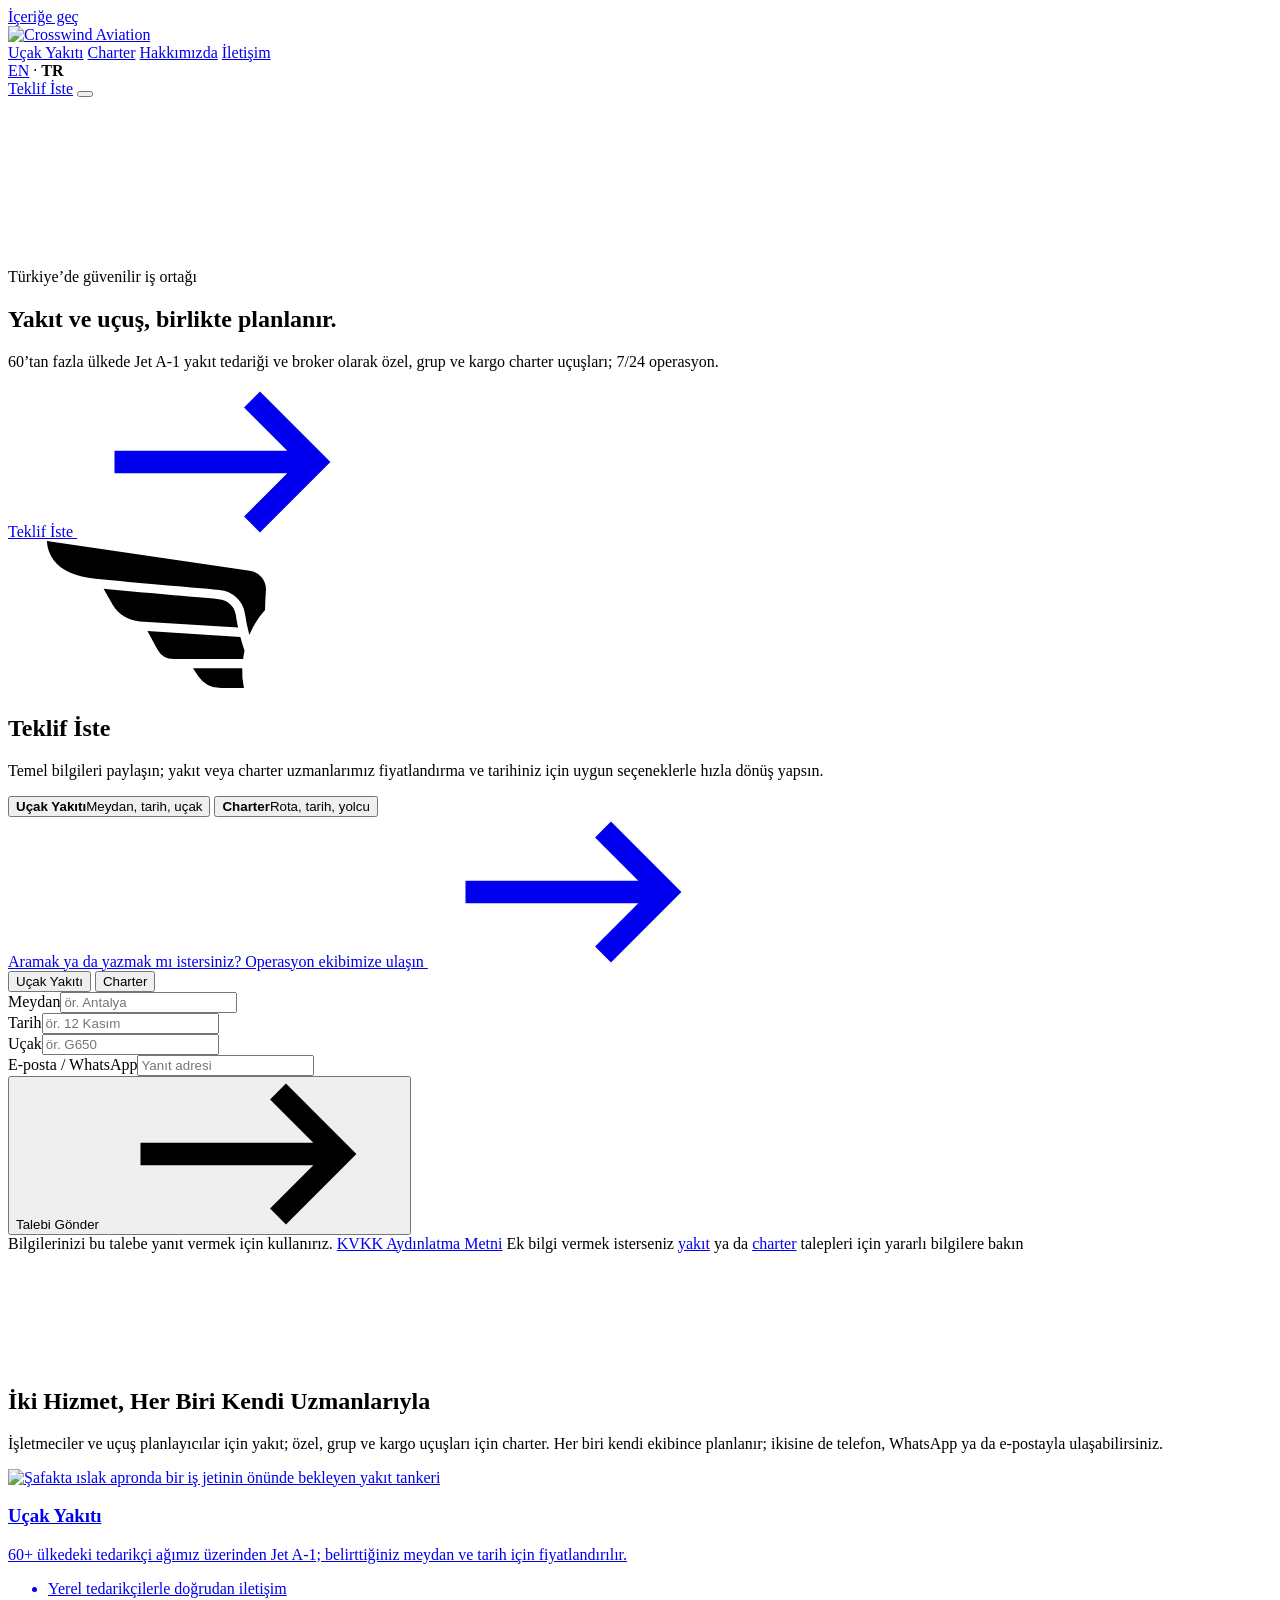
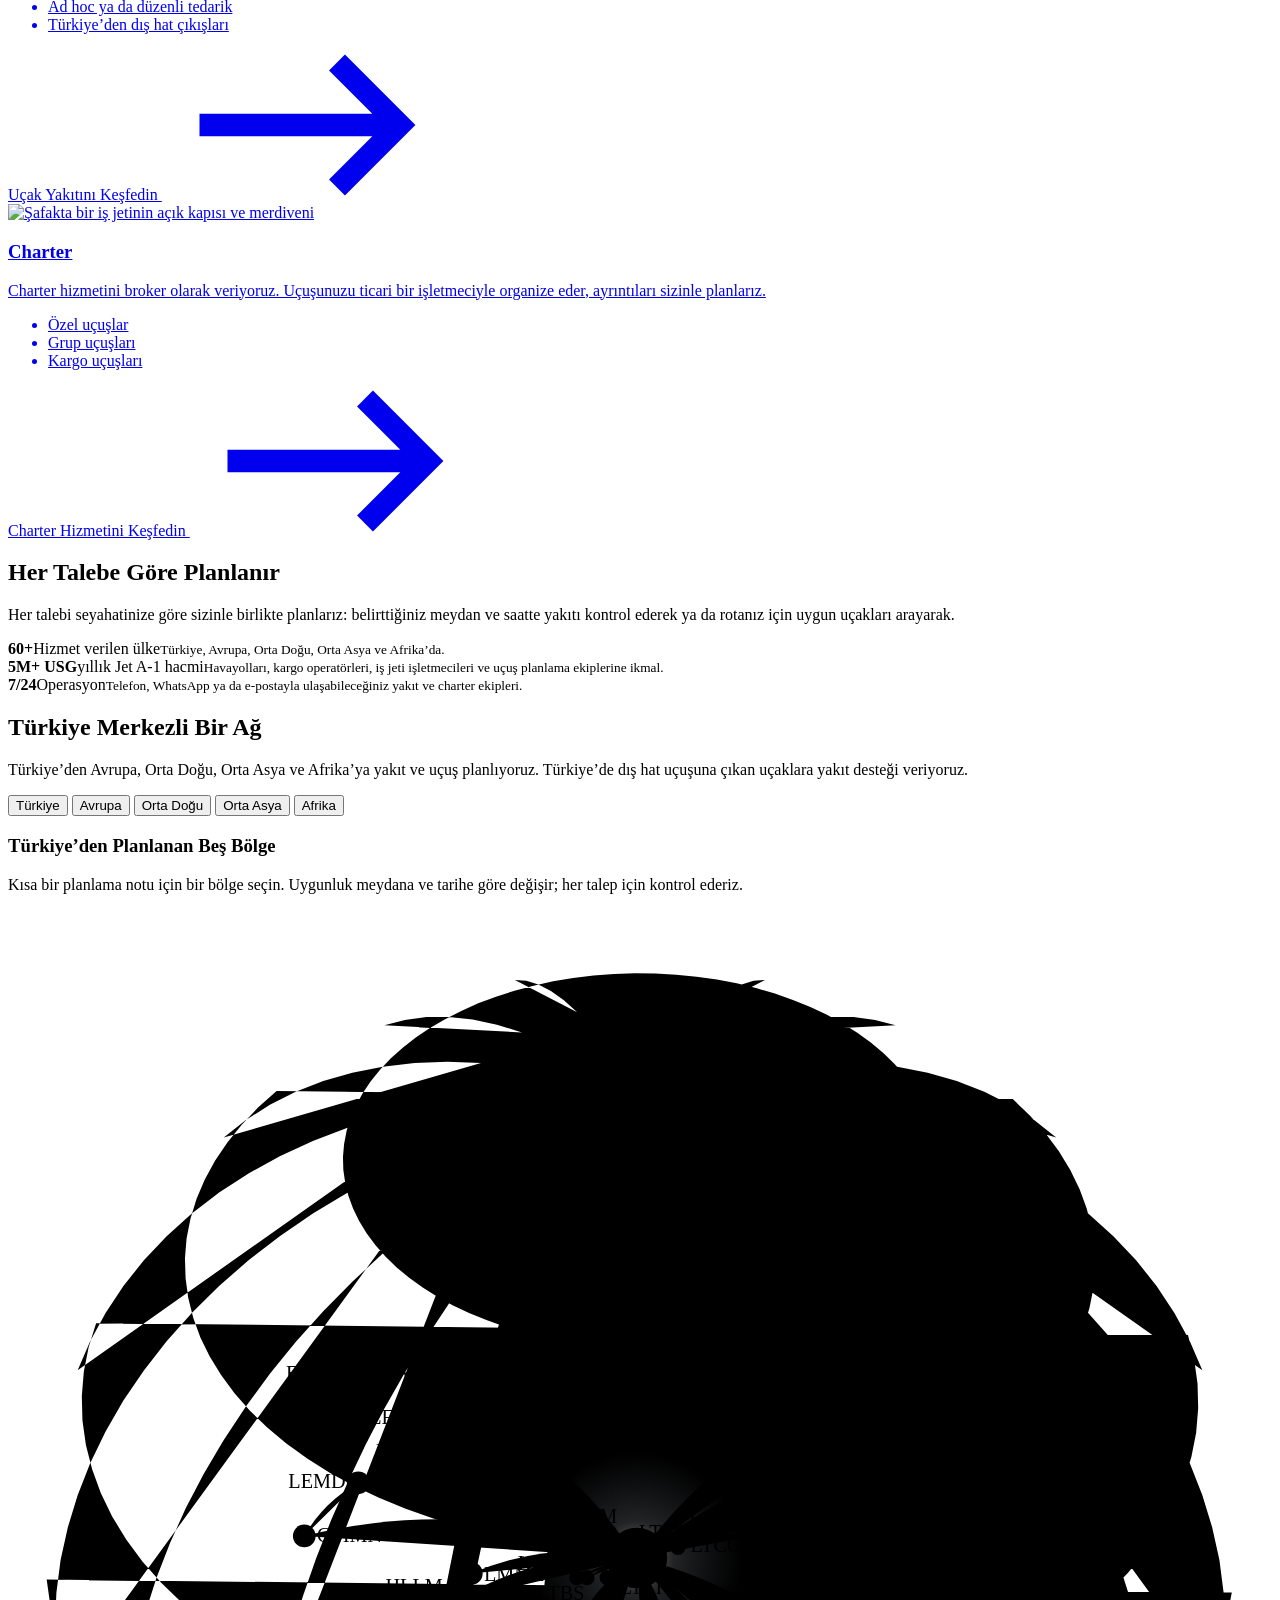
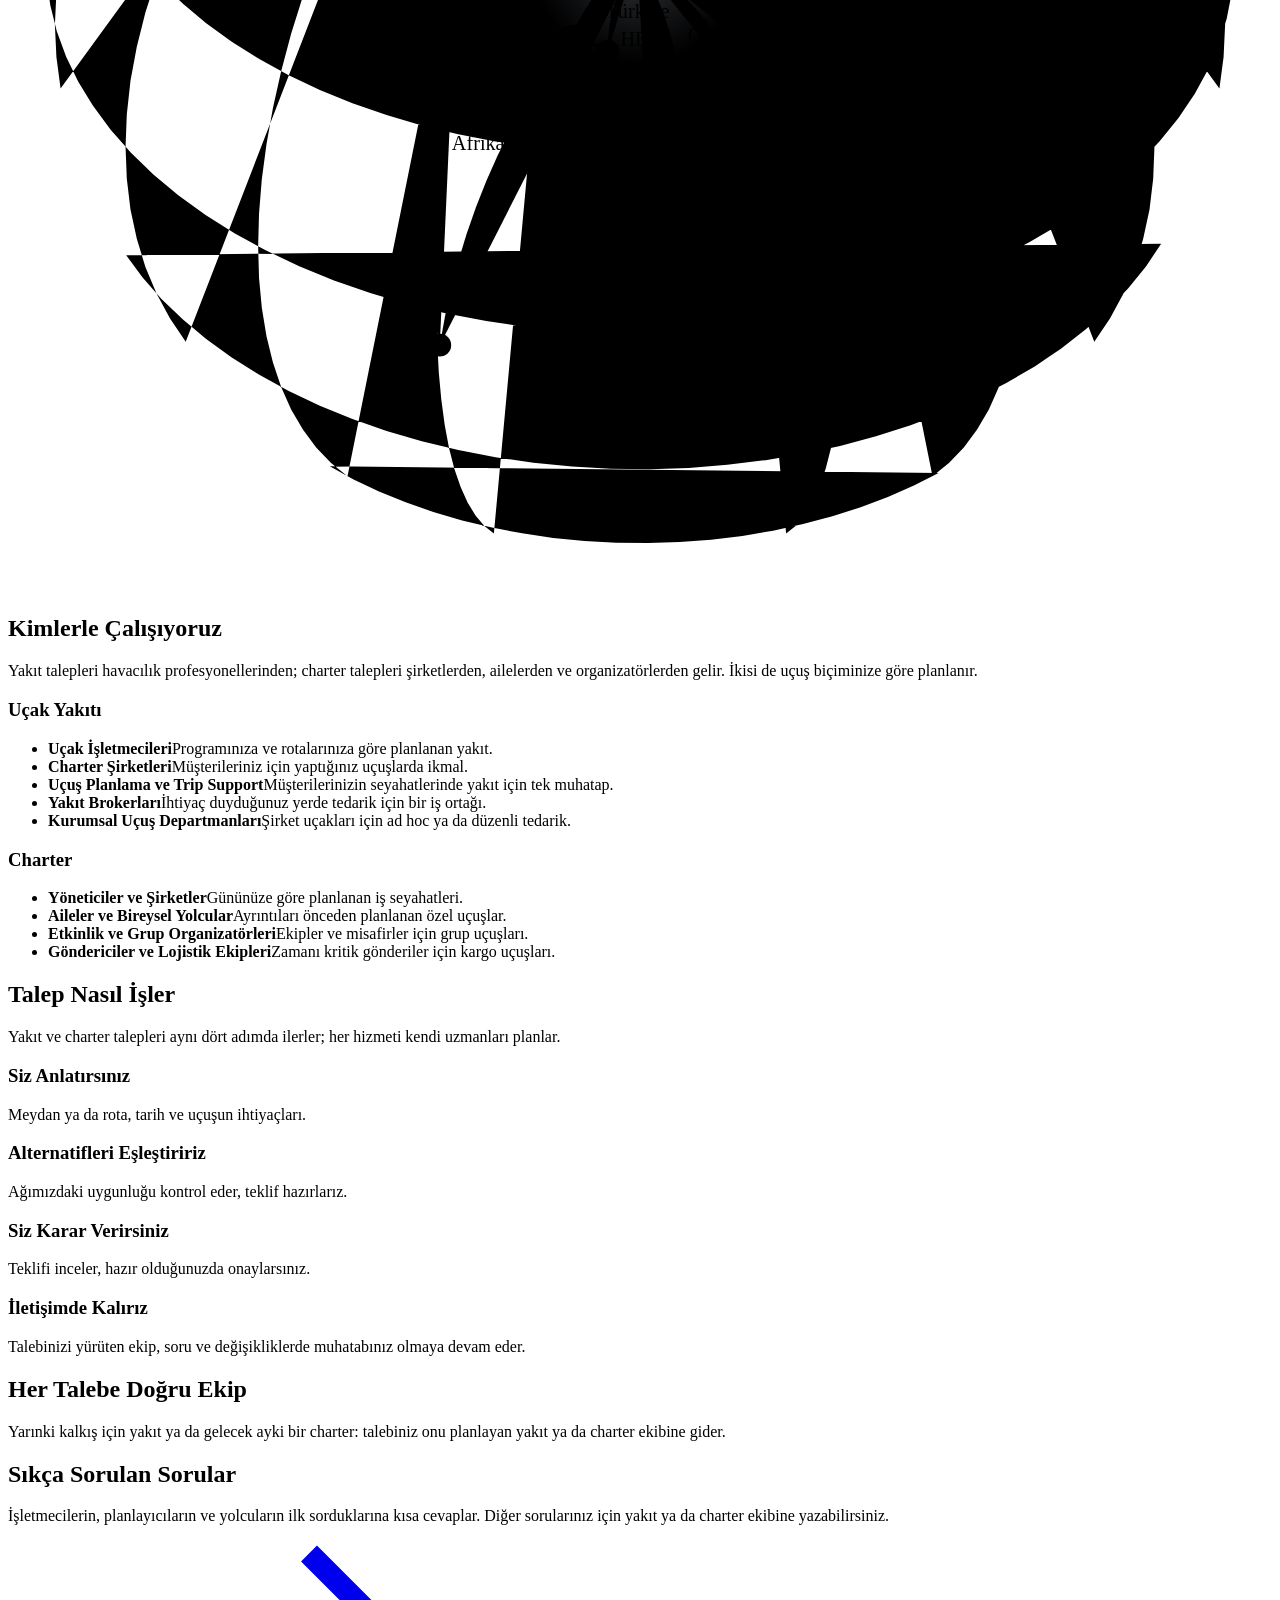
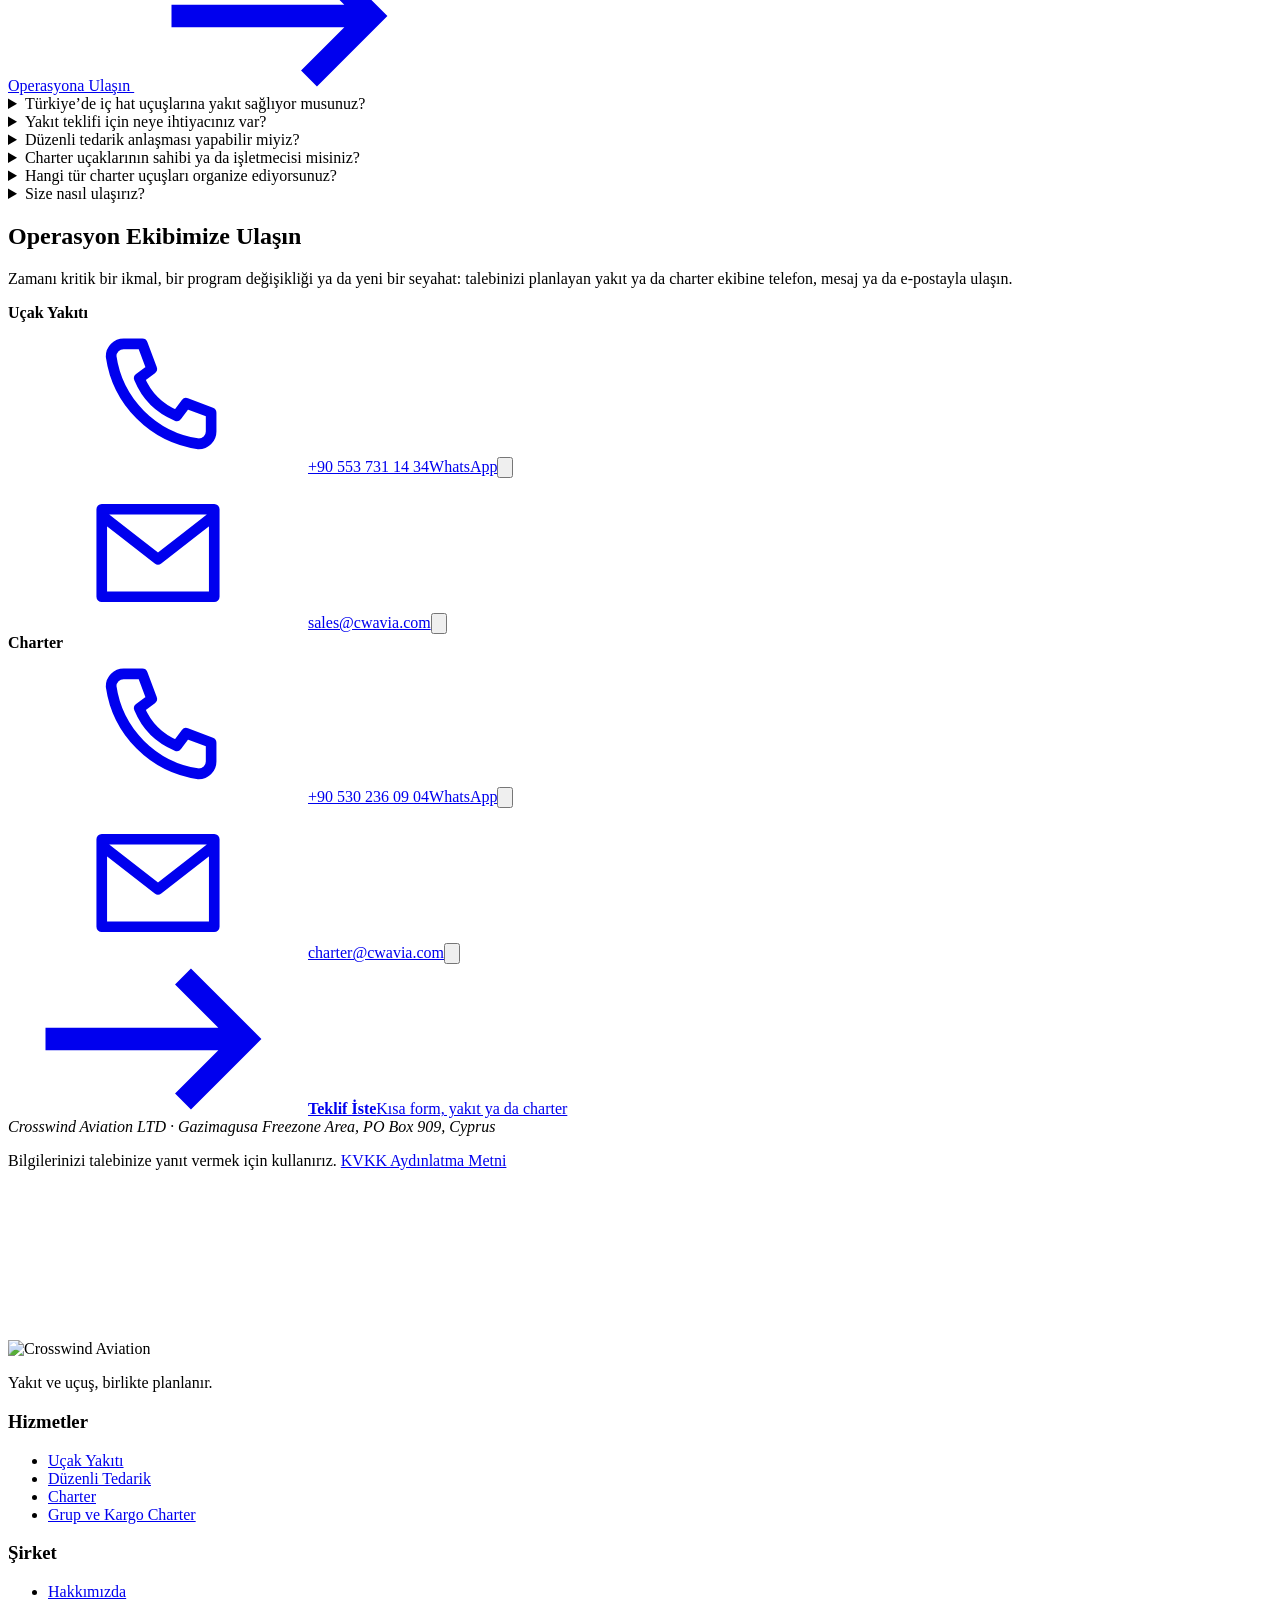
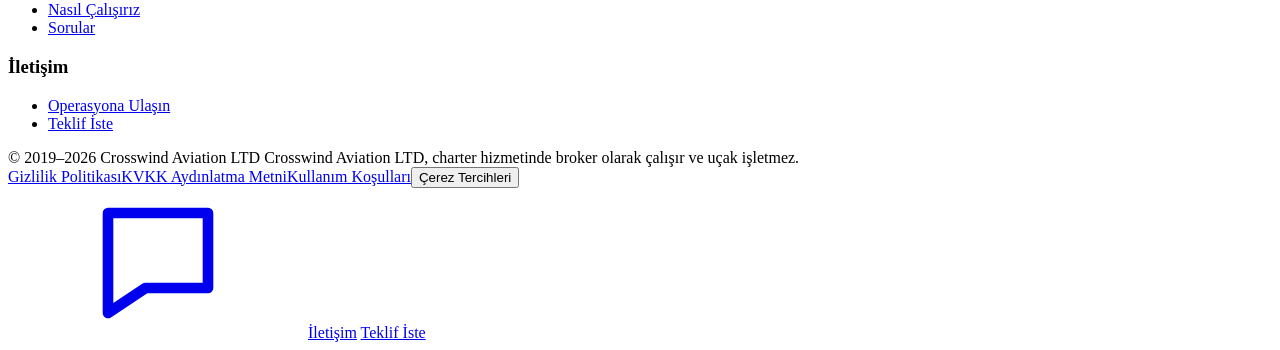
==== tr/index.html @ 533367e4 "Add files via upload" ====
<!doctype html>
<html lang="tr" class="js-yok">
<head>
<meta charset="utf-8">
<meta name="robots" content="noindex, nofollow">
<meta name="viewport" content="width=device-width, initial-scale=1, viewport-fit=cover">
<title>Crosswind Aviation · Uçak Yakıtı ve Charter</title>
<meta name="description" content="60+ ülkede uçak yakıtı tedariği ve broker olarak organize edilen charter uçuşları. Operasyon 7/24 sürer.">
<meta name="theme-color" content="#142640">
<meta property="og:type" content="website">
<meta property="og:site_name" content="Crosswind Aviation">
<meta property="og:title" content="Crosswind Aviation · Uçak Yakıtı ve Charter">
<meta property="og:description" content="60+ ülkede uçak yakıtı tedariği ve broker olarak organize edilen charter uçuşları. Operasyon 7/24 sürer.">
<link rel="canonical" href="https://cwavia.com/tr/">
<link rel="alternate" hreflang="en" href="https://cwavia.com/">
<link rel="alternate" hreflang="tr" href="https://cwavia.com/tr/">
<link rel="alternate" hreflang="x-default" href="https://cwavia.com/">
<meta property="og:url" content="https://cwavia.com/tr/">
<meta property="og:locale" content="tr_TR">
<meta property="og:locale:alternate" content="en_GB">
<meta property="og:image" content="https://cwavia.com/assets/og-image-tr.jpg">
<meta property="og:image:width" content="1200">
<meta property="og:image:height" content="630">
<meta property="og:image:alt" content="Crosswind Aviation · Yakıt ve uçuş, birlikte planlanır.">
<meta name="twitter:card" content="summary_large_image">
<meta name="twitter:title" content="Crosswind Aviation · Uçak Yakıtı ve Charter">
<meta name="twitter:description" content="60+ ülkede uçak yakıtı tedariği ve broker olarak organize edilen charter uçuşları. Operasyon 7/24 sürer.">
<meta name="twitter:image" content="https://cwavia.com/assets/og-image-tr.jpg">
<link rel="icon" href="../assets/favicon.svg" type="image/svg+xml">
<link rel="icon" href="../assets/favicon-32.png" type="image/png" sizes="32x32">
<link rel="apple-touch-icon" href="../assets/apple-touch-icon.png">
<link rel="preload" href="../assets/fonts/hanken-grotesk-latin.woff2" as="font" type="font/woff2" crossorigin>
<link rel="preload" href="../assets/fonts/hanken-grotesk-latin-ext.woff2" as="font" type="font/woff2" crossorigin>
<link rel="preload" as="image" href="../assets/hero.jpg" media="(min-width: 761px)">
<link rel="preload" as="image" href="../assets/hero-mobil.jpg" media="(max-width: 760px)">
<link rel="stylesheet" href="../assets/site.css">
<script type="application/ld+json" data-uretim>{"@context":"https://schema.org","@type":"Organization","name":"Crosswind Aviation","legalName":"Crosswind Aviation LTD","url":"https://cwavia.com/","logo":"https://cwavia.com/assets/apple-touch-icon.png","address":{"@type":"PostalAddress","streetAddress":"Gazimagusa Freezone Area","postOfficeBoxNumber":"PO Box 909","addressCountry":"Cyprus"},"contactPoint":[{"@type":"ContactPoint","contactType":"Aviation fuel","telephone":"+905537311434","email":"sales@cwavia.com","availableLanguage":["en","tr"]},{"@type":"ContactPoint","contactType":"Charter","telephone":"+905302360904","email":"charter@cwavia.com","availableLanguage":["en","tr"]}]}</script>
<script type="application/ld+json" data-uretim>{"@context":"https://schema.org","@type":"FAQPage","mainEntity":[{"@type":"Question","name":"Türkiye’de iç hat uçuşlarına yakıt sağlıyor musunuz?","acceptedAnswer":{"@type":"Answer","text":"Türkiye’de dış hat uçuşuna çıkan uçaklara yakıt desteği veriyoruz. Avrupa, Orta Doğu, Orta Asya ve Afrika’da ise genel olarak hem iç hat hem dış hat uçuşlarına destek verebiliyoruz."}},{"@type":"Question","name":"Yakıt teklifi için neye ihtiyacınız var?","acceptedAnswer":{"@type":"Answer","text":"Meydan, tarih, uçak ve size nereden ulaşabileceğimiz. Elinizdeyse uçuş türü, ETA, tahmini ikmal miktarı ve yer hizmetleri acentesi daha hızlı dönmemize yardımcı olur."}},{"@type":"Question","name":"Düzenli tedarik anlaşması yapabilir miyiz?","acceptedAnswer":{"@type":"Answer","text":"Evet. Aynı meydanları sık kullanıyorsanız programınıza göre düzenli bir tedarik anlaşması kurabiliriz. Sabit bir uçuş programı şart değil; ad hoc talepleri de aynı memnuniyetle karşılarız."}},{"@type":"Question","name":"Charter uçaklarının sahibi ya da işletmecisi misiniz?","acceptedAnswer":{"@type":"Answer","text":"Hayır. Charter hizmetini broker olarak veriyoruz. Charter uçuşları, uçuşun gerektirdiği hava işletme sertifikasına (AOC) sahip ticari işletmeciler tarafından gerçekleştirilir; uçuşunuzu bunlardan biriyle organize ederiz."}},{"@type":"Question","name":"Hangi tür charter uçuşları organize ediyorsunuz?","acceptedAnswer":{"@type":"Answer","text":"İş ve aile seyahatleri için özel uçuşlar, ekipler ve etkinlikler için grup uçuşları, zamanı kritik gönderiler için kargo uçuşları."}},{"@type":"Question","name":"Size nasıl ulaşırız?","acceptedAnswer":{"@type":"Answer","text":"Telefon, WhatsApp ya da e-postayla; bilgiler İletişim bölümünde. Yakıt ve charter ekipleri ayrıdır ve talebiniz onu planlayan ekibe gider. Operasyon 7/24 sürer."}}]}</script>
</head>
<body>
<a class="atla" href="#icerik">İçeriğe geç</a>
<svg width="0" height="0" style="position:absolute" aria-hidden="true">
  <symbol id="i-ok" viewBox="0 0 18 12"><path d="M0 6h16M11 1l5 5-5 5" fill="none" stroke="currentColor" stroke-width="1.8"/></symbol>
  <symbol id="i-mesaj" viewBox="0 0 24 24"><path d="M4 4h16v12H10l-6 4z" fill="none" stroke="currentColor" stroke-width="1.7" stroke-linejoin="round"/></symbol>
  <symbol id="i-posta" viewBox="0 0 24 24"><path d="M3 5h18v14H3z M3 6l9 7 9-7" fill="none" stroke="currentColor" stroke-width="1.7" stroke-linejoin="round"/></symbol>
  <symbol id="i-tel" viewBox="0 0 24 24"><path d="M6.5 3.5h3l1.5 4-2 1.5a11 11 0 0 0 6 6l1.5-2 4 1.5v3a2 2 0 0 1-2 2A16.5 16.5 0 0 1 4.5 5.5a2 2 0 0 1 2-2z" fill="none" stroke="currentColor" stroke-width="1.7" stroke-linejoin="round"/></symbol>
  <symbol id="i-kanat" viewBox="0 0 40 27"><g transform="translate(-46.005 -35.133)" fill="currentColor"><path d="M102.82,67.782a3.418,3.418,0,0,0-3.092-2.934c-4.755-.4-13.479-1.15-20.735-1.847l1.615,2.81A6.071,6.071,0,0,0,85.5,68.854l17.717,1.118C103.047,69.167,102.914,68.425,102.82,67.782Z" transform="translate(-22.787 -19.251)"/><path d="M85.429,44.089a3.408,3.408,0,0,0-2.913-3.619L46,35.133a6.217,6.217,0,0,0,1.278,3.522c1.429,1.836,3.947,2.943,7.484,3.29,7.52.737,17.208,1.569,22.313,2a5.071,5.071,0,0,1,4.593,4.344,34.8,34.8,0,0,0,.777,3.766,14.886,14.886,0,0,1,2.827-4.492C85.291,46.435,85.336,45.277,85.429,44.089Z"/><path d="M139.913,109.218h-8.872l.963,1.417a4.894,4.894,0,0,0,4.052,2.145h4.164A12.971,12.971,0,0,1,139.913,109.218Z" transform="translate(-58.742 -51.177)"/><path d="M104.546,87.585l1.771,3.256a3.4,3.4,0,0,0,2.987,1.775h12.457q.1-.727.261-1.49c-.294-.863-.547-1.7-.753-2.485Z" transform="translate(-40.439 -36.233)"/></g></symbol>
</svg>

<header class="bar" id="bar">
  <div class="wrap">
    <a href="index.html" aria-label="Crosswind Aviation, ana sayfa"><img decoding="async" class="logo" src="../assets/crosswind-logo-beyaz.svg" alt="Crosswind Aviation"></a>
    <nav class="ana" id="ana-menu" aria-label="Ana menü">
      <a href="fuel.html">Uçak Yakıtı</a>
      <a href="charter.html">Charter</a>
      <a href="about.html">Hakkımızda</a>
      <a href="#iletisim">İletişim</a>
    </nav>
    <div class="bar-sag">
      <div class="dil" aria-label="Dil"><a href="../index.html" hreflang="en" lang="en">EN</a> · <b aria-current="true">TR</b></div>
      <a class="btn btn--mavi" href="#teklif">Teklif İste</a>
      <button class="menu-ac" type="button" aria-expanded="false" aria-controls="ana-menu" aria-label="Menü"><i></i><i></i><i></i></button>
    </div>
  </div>
</header>

<main id="icerik" tabindex="-1">
  <section class="hero" aria-labelledby="baslik">
    <div class="hero__media">
      <video id="hero-video" muted playsinline preload="none" data-dizi="../assets/hero.mp4,../assets/hero-2.mp4,../assets/hero-3.mp4" data-mobil-dizi="../assets/hero-mobil.mp4,../assets/hero-mobil-2.mp4,../assets/hero-mobil-3.mp4" data-mobil-src="../assets/hero-mobil.mp4" aria-hidden="true">
        <source src="../assets/hero-mobil.mp4" type="video/mp4" media="(max-width: 760px)">
        <source src="../assets/hero.mp4" type="video/mp4">
      </video>
    </div>
    <div class="hero__scrim"></div>
    <div class="wrap hero__icerik">
      <div class="giris-anim">
        <p class="ust-etiket">Türkiye’de güvenilir iş ortağı</p>
        <h1 id="baslik">Yakıt ve uçuş, birlikte planlanır.</h1>
        <p class="giris">60’tan fazla ülkede Jet A-1 yakıt tedariği ve broker olarak özel, grup ve kargo charter uçuşları; 7/24 operasyon.</p>
        <div class="kapilar">
          <a class="btn btn--beyaz" href="#teklif">Teklif İste <svg class="ok"><use href="#i-ok"/></svg></a>
        </div>
      </div>
    </div>
  </section>

  <section class="teklif teklif--ozet" id="teklif" aria-labelledby="teklif-baslik">
    <div class="wrap">
      <div class="kart">
        <div class="kart__sol">
          <svg class="kanat-izi" aria-hidden="true"><use href="#i-kanat"/></svg>
          <h2 id="teklif-baslik">Teklif İste</h2>
          <p>Temel bilgileri paylaşın; yakıt veya charter uzmanlarımız fiyatlandırma ve tarihiniz için uygun seçeneklerle hızla dönüş yapsın.</p>
          <div class="kart__secim">
            <button type="button" data-sheet="yakit"><b>Uçak Yakıtı</b><span>Meydan, tarih, uçak</span></button>
            <button type="button" data-sheet="charter"><b>Charter</b><span>Rota, tarih, yolcu</span></button>
          </div>
          <a class="kart__iletisim" href="#iletisim">Aramak ya da yazmak mı istersiniz? Operasyon ekibimize ulaşın <svg class="ok" aria-hidden="true"><use href="#i-ok"/></svg></a>
        </div>
        <div class="kart__sag">
          <div class="sekmeler" role="tablist" aria-label="Talep türü">
            <button role="tab" id="sekme-yakit" aria-selected="true" aria-controls="form-yakit">Uçak Yakıtı</button>
            <button role="tab" id="sekme-charter" aria-selected="false" aria-controls="form-charter">Charter</button>
          </div>
          <form class="hizli" id="form-yakit" role="tabpanel" aria-labelledby="sekme-yakit" onsubmit="return false">
            <div class="alan"><label for="icao">Meydan</label><input id="icao" name="airport" placeholder="ör. Antalya" autocomplete="off" required></div>
            <div class="alan"><label for="tarih-y">Tarih</label><input id="tarih-y" name="date" placeholder="ör. 12 Kasım" required></div>
            <div class="alan"><label for="ucak">Uçak</label><input id="ucak" name="aircraft" placeholder="ör. G650" required></div>
            <div class="alan"><label for="iletisim-y">E-posta / WhatsApp</label><input id="iletisim-y" name="contact" placeholder="Yanıt adresi" autocomplete="email" required></div>
            <button class="btn btn--mavi" type="submit">Talebi Gönder <svg class="ok"><use href="#i-ok"/></svg></button>
          </form>
          <form class="hizli" id="form-charter" role="tabpanel" aria-labelledby="sekme-charter" onsubmit="return false" hidden>
            <div class="alan"><label for="rota">Rota</label><input id="rota" name="route" placeholder="ör. İstanbul – Nice" required></div>
            <div class="alan"><label for="tarih-c">Tarih</label><input id="tarih-c" name="date" placeholder="ör. 12 Kasım" required></div>
            <div class="alan"><label for="yolcu">Yolcu</label><input id="yolcu" name="passengers" placeholder="ör. 6" inputmode="numeric" required></div>
            <div class="alan"><label for="iletisim-c">E-posta / WhatsApp</label><input id="iletisim-c" name="contact" placeholder="Yanıt adresi" autocomplete="email" required></div>
            <button class="btn btn--mavi" type="submit">Talebi Gönder <svg class="ok"><use href="#i-ok"/></svg></button>
          </form>
          <div class="kart__alt">
            <span>Bilgilerinizi bu talebe yanıt vermek için kullanırız. <a href="legal.html#kvkk" data-yasal="kvkk">KVKK Aydınlatma Metni</a></span>
            <span>Ek bilgi vermek isterseniz <a href="fuel.html#bilgi">yakıt</a> ya da <a href="charter.html#sorular">charter</a> talepleri için yararlı bilgilere bakın</span>
          </div>
        </div>
      </div>
    </div>
  </section>

  <section class="bolum z-koyu" id="hizmetler" aria-labelledby="hizmetler-baslik" style="padding-top:clamp(88px,9vw,136px)">
    <div class="wrap">
      <div class="bas">
        <h2 id="hizmetler-baslik" class="yukari">İki Hizmet, Her Biri Kendi Uzmanlarıyla</h2>
        <p class="yukari">İşletmeciler ve uçuş planlayıcılar için yakıt; özel, grup ve kargo uçuşları için charter. Her biri kendi ekibince planlanır; ikisine de telefon, WhatsApp ya da e-postayla ulaşabilirsiniz.</p>
      </div>
      <div class="paneller">
        <a class="panel" href="fuel.html">
          <img decoding="async" src="../assets/yakit.jpg" srcset="../assets/yakit-sm.jpg 821w, ../assets/yakit.jpg 1200w" sizes="(max-width: 760px) 86vw, 50vw" alt="Şafakta ıslak apronda bir iş jetinin önünde bekleyen yakıt tankeri" loading="lazy">
          <div class="panel__ic">
            <h3>Uçak Yakıtı</h3>
            <p>60+ ülkedeki tedarikçi ağımız üzerinden Jet A-1; belirttiğiniz meydan ve tarih için fiyatlandırılır.</p>
            <ul><li>Yerel tedarikçilerle doğrudan iletişim</li><li>Ad hoc ya da düzenli tedarik</li><li>Türkiye’den dış hat çıkışları</li></ul>
            <span class="link">Uçak Yakıtını Keşfedin <svg class="ok"><use href="#i-ok"/></svg></span>
          </div>
        </a>
        <a class="panel" href="charter.html">
          <img decoding="async" src="../assets/charter.jpg" srcset="../assets/charter-sm.jpg 821w, ../assets/charter.jpg 1200w" sizes="(max-width: 760px) 86vw, 50vw" alt="Şafakta bir iş jetinin açık kapısı ve merdiveni" loading="lazy">
          <div class="panel__ic">
            <h3>Charter</h3>
            <p>Charter hizmetini broker olarak veriyoruz. Uçuşunuzu ticari bir işletmeciyle organize eder, ayrıntıları sizinle planlarız.</p>
            <ul><li>Özel uçuşlar</li><li>Grup uçuşları</li><li>Kargo uçuşları</li></ul>
            <span class="link">Charter Hizmetini Keşfedin <svg class="ok"><use href="#i-ok"/></svg></span>
          </div>
        </a>
      </div>
    </div>
  </section>

  <section class="bolum z-beyaz" aria-labelledby="olcek-baslik">
    <div class="wrap">
      <div class="beyan-izgara">
        <h2 id="olcek-baslik" class="yukari">Her Talebe Göre Planlanır</h2>
        <p class="beyan yukari mobil-gizle">Her talebi seyahatinize göre sizinle birlikte planlarız: belirttiğiniz meydan ve saatte yakıtı kontrol ederek ya da rotanız için uygun uçakları arayarak.</p>
      </div>
      <div class="rakam-satiri">
        <div class="yukari"><b class="tabular" data-say="60">60+</b><span>Hizmet verilen ülke</span><small>Türkiye, Avrupa, Orta Doğu, Orta Asya ve Afrika’da.</small></div>
        <div class="yukari"><b class="tabular" data-say="5" data-son="M+ USG">5M+ USG</b><span>yıllık <span class="bitisik">Jet A-1</span> hacmi</span><small>Havayolları, kargo operatörleri, iş jeti işletmecileri ve uçuş planlama ekiplerine ikmal.</small></div>
        <div class="yukari"><b class="tabular" data-say="24" data-on="7/" data-son="">7/24</b><span>Operasyon</span><small>Telefon, WhatsApp ya da e-postayla ulaşabileceğiniz yakıt ve charter ekipleri.</small></div>
      </div>
    </div>
  </section>

  <section class="bolum z-koyu ag" id="ag" aria-labelledby="ag-baslik">
    <div class="wrap">
      <div>
        <h2 id="ag-baslik" class="yukari">Türkiye Merkezli Bir Ağ</h2>
        <p class="metin yukari">Türkiye’den Avrupa, Orta Doğu, Orta Asya ve Afrika’ya yakıt ve uçuş planlıyoruz. Türkiye’de dış hat uçuşuna çıkan uçaklara yakıt desteği veriyoruz.</p>
        <div class="bolge-sec yukari" role="group" aria-label="Bölgeler">
          <button type="button" data-bolge="tr" aria-pressed="false">Türkiye</button>
          <button type="button" data-bolge="eu" aria-pressed="false">Avrupa</button>
          <button type="button" data-bolge="me" aria-pressed="false">Orta Doğu</button>
          <button type="button" data-bolge="ca" aria-pressed="false">Orta Asya</button>
          <button type="button" data-bolge="af" aria-pressed="false">Afrika</button>
        </div>
        <div class="bolge-panel yukari" id="bolge-panel" aria-live="polite">
          <div data-icerik="hepsi"><h3>Türkiye’den Planlanan Beş Bölge</h3><p>Kısa bir planlama notu için bir bölge seçin. Uygunluk meydana ve tarihe göre değişir; her talep için kontrol ederiz.</p></div>
          <div data-icerik="tr" hidden><h3>Türkiye</h3><p>Avrupa, Körfez ve Orta Asya koridorlarının kesişim noktasındaki ana merkezimiz. Dış hat çıkışlı uçuşlarda Türkiye’nin ana hub ve kıyı meydanlarında yerel tedarikçilerle doğrudan saha koordinasyonu.</p><small><b>Operasyonel odak:</b> İstanbul, Ankara ve Trabzon ana merkezleri ile yaz sezonunda yoğunlaşan Antalya, Bodrum ve Dalaman hatları.</small><div class="icao-cipler" role="group" aria-label="Meydanlar"><button type="button" data-icao="LTBA">LTBA</button><button type="button" data-icao="LTFM">LTFM</button><button type="button" data-icao="LTAI">LTAI</button><button type="button" data-icao="LTCG">LTCG</button><button type="button" data-icao="LTFE">LTFE</button><button type="button" data-icao="LTAC">LTAC</button><button type="button" data-icao="LTBS">LTBS</button><button type="button" data-icao="LTBU">LTBU</button><button type="button" data-icao="LTFJ">LTFJ</button></div></div>
          <div data-icerik="eu" hidden><h3>Avrupa</h3><p>Birleşik Krallık, Batı Avrupa ve Akdeniz’deki iş havacılığı ve ticari merkezlerde yıl boyu ikmal; yoğun sezonlarda birden fazla tedarikçi seçeneği.</p><small><b>Operasyonel odak:</b> slot kontrollü meydanlar, yazın Akdeniz ve ada trafiği, kışın Alp rotaları.</small><div class="icao-cipler" role="group" aria-label="Meydanlar"><button type="button" data-icao="EGLF">EGLF</button><button type="button" data-icao="EGGW">EGGW</button><button type="button" data-icao="LFPB">LFPB</button><button type="button" data-icao="LSGG">LSGG</button><button type="button" data-icao="LFMN">LFMN</button><button type="button" data-icao="LEMD">LEMD</button><button type="button" data-icao="LIRA">LIRA</button><button type="button" data-icao="LIPZ">LIPZ</button><button type="button" data-icao="LMML">LMML</button></div></div>
          <div data-icerik="me" hidden><h3>Orta Doğu</h3><p>Avrupa, Asya ve Afrika’yı bağlayan Körfez ve Kızıldeniz merkezlerinde hem iş jetleri hem de geniş gövde ve kargo operasyonları için yüksek hacimli Jet A-1 tedariği.</p><small><b>Operasyonel odak:</b> 7/24 hızlı turnaround, teknik duruş (tech-stop) ikmalleri ve yoğun kış sezonu.</small><div class="icao-cipler" role="group" aria-label="Meydanlar"><button type="button" data-icao="OMDW">OMDW</button><button type="button" data-icao="OOMS">OOMS</button><button type="button" data-icao="OERK">OERK</button><button type="button" data-icao="OEJN">OEJN</button><button type="button" data-icao="OMAD">OMAD</button><button type="button" data-icao="OKKK">OKKK</button></div></div>
          <div data-icerik="ca" hidden><h3>Orta Asya</h3><p>Avrupa ile Doğu Asya’yı birbirine bağlayan Hazar ve Orta Asya koridorunda; Kazakistan, Özbekistan ve Azerbaycan merkezli stratejik teknik duruş (tech-stop) ve varış meydanları.</p><small><b>Operasyonel odak:</b> uzun bacaklı uçuşlarda yakıt planlaması, kargo ikmalleri ve yerel saha koordinasyonu.</small><div class="icao-cipler" role="group" aria-label="Meydanlar"><button type="button" data-icao="UAAA">UAAA</button><button type="button" data-icao="UACC">UACC</button><button type="button" data-icao="UTTT">UTTT</button><button type="button" data-icao="UBBB">UBBB</button></div></div>
          <div data-icerik="af" hidden><h3>Afrika</h3><p>Libya, Mısır ve Fas gibi Akdeniz giriş kapılarından Sahra Altı ticaret merkezlerine uzanan Kuzey, Batı, Doğu ve Orta Afrika meydanlarında güvenilir ikmal ağı.</p><small><b>Operasyonel odak:</b> uzun menzilli bacaklarda önceden teyitli yakıt planlaması ve alternatif tedarikçi desteği.</small><div class="icao-cipler" role="group" aria-label="Meydanlar"><button type="button" data-icao="HLLM">HLLM</button><button type="button" data-icao="HECA">HECA</button><button type="button" data-icao="HEMM">HEMM</button><button type="button" data-icao="GMMN">GMMN</button><button type="button" data-icao="HKJK">HKJK</button><button type="button" data-icao="FCBB">FCBB</button></div></div>
        </div>
      </div>
      <div class="kure" id="kure"><div class="kure__govde"><div class="kure__ic">
          <img decoding="async" src="../assets/kure-noktalar.svg" alt="" aria-hidden="true">
          <svg viewBox="0 0 1000 1000" role="img" aria-label="Türkiye merkezli noktalı dünya haritası; Avrupa, Orta Doğu, Orta Asya ve Afrika’ya rotalar">
            <defs><radialGradient id="kure-isik"><stop offset="0" stop-color="#fff" stop-opacity=".5"/><stop offset=".35" stop-color="#D5DCE4" stop-opacity=".16"/><stop offset="1" stop-color="#A2B1C6" stop-opacity="0"/></radialGradient></defs>
            <path class="izgara" d="M254.5 900.5L273.4 910.9L293.5 920.4L314.6 929.0L336.5 936.7L359.3 943.4L382.8 949.0L406.8 953.6L431.3 957.2L456.1 959.7L481.2 961.1L506.3 961.3L531.4 960.5L556.3 958.6L581.0 955.6L605.3 951.5L629.0 946.3L652.2 940.1L674.6 933.0L696.1 924.8L716.7 915.7L736.2 905.8M93.5 733.5L106.5 751.1L121.4 768.1L138.2 784.3L156.8 799.8L177.0 814.5L198.8 828.2L222.1 840.9L246.7 852.6L272.5 863.2L299.5 872.6L327.4 880.8L356.2 887.7L385.7 893.4L415.7 897.8L446.2 900.8L476.9 902.5L507.7 902.8L538.5 901.8L569.1 899.4L599.4 895.7L629.1 890.7L658.3 884.4L686.7 876.8L714.1 868.0L740.5 858.0L765.8 846.9L789.8 834.7L812.3 821.5L833.3 807.3L852.7 792.2L870.4 776.3L886.3 759.7L900.3 742.4L912.3 724.5M30.6 515.5L33.5 536.0L38.6 556.4L46.0 576.6L55.6 596.3L67.4 615.6L81.2 634.3L97.1 652.3L115.0 669.7L134.7 686.1L156.3 701.7L179.5 716.3L204.2 729.9L230.4 742.3L257.9 753.5L286.6 763.5L316.4 772.3L347.0 779.7L378.4 785.7L410.3 790.3L442.7 793.6L475.4 795.4L508.2 795.7L541.0 794.7L573.5 792.1L605.7 788.2L637.4 782.9L668.4 776.1L698.6 768.1L727.9 758.7L756.0 748.1L782.9 736.2L808.3 723.2L832.3 709.1L854.7 694.0L875.4 678.0L894.2 661.1L911.1 643.4L926.0 625.0L938.8 606.0L949.5 586.5L958.0 566.5L964.2 546.3L968.2 525.8M69.7 312.6L63.8 331.6L60.0 350.8L58.4 370.2L58.9 389.6L61.6 408.9L66.5 428.1L73.4 447.0L82.4 465.6L93.5 483.7L106.5 501.3L121.4 518.2L138.2 534.5L156.8 550.0L177.0 564.6L198.8 578.3L222.1 591.1L246.7 602.8L272.5 613.3L299.5 622.7L327.4 630.9L356.2 637.9L385.7 643.5L415.7 647.9L446.2 650.9L476.9 652.6L507.7 653.0L538.5 652.0L569.1 649.6L599.4 645.9L629.1 640.9L658.3 634.6L686.7 627.0L714.1 618.2L740.5 608.2L765.8 597.0L789.8 584.8L812.3 571.6L833.3 557.4L852.7 542.3L870.4 526.5L886.3 509.8L900.3 492.5L912.3 474.7L922.4 456.3L930.3 437.6L936.2 418.6L940.0 399.3L941.6 379.9L941.1 360.5L938.4 341.2L933.5 322.0M212.5 128.9L198.0 141.8L185.1 155.4L173.7 169.5L163.9 184.0L155.7 199.0L149.2 214.2L144.4 229.8L141.3 245.5L140.0 261.3L140.5 277.1L142.6 292.8L146.6 308.5L152.2 323.9L159.6 339.0L168.6 353.7L179.2 368.1L191.4 381.9L205.1 395.2L220.2 407.8L236.7 419.7L254.5 430.9L273.4 441.3L293.5 450.8L314.6 459.4L336.5 467.1L359.3 473.8L382.8 479.5L406.8 484.1L431.3 487.6L456.1 490.1L481.2 491.5L506.3 491.8L531.4 490.9L556.3 489.0L581.0 486.0L605.3 481.9L629.0 476.7L652.2 470.6L674.6 463.4L696.1 455.2L716.7 446.2L736.2 436.2L754.6 425.4L771.7 413.9L787.5 401.6L802.0 388.6L814.9 375.1L826.3 361.0L836.1 346.4L844.3 331.5L850.8 316.2L855.6 300.7L858.7 285.0L860.0 269.2L859.5 253.4L857.4 237.6L853.4 222.0L847.8 206.6L840.4 191.4L831.4 176.7L820.8 162.4L808.6 148.5L794.9 135.3M634.8 62.5L621.0 56.9L606.7 51.9L591.8 47.5L576.5 43.8L560.8 40.8L544.8 38.5L528.6 36.9L512.3 36.0L495.9 35.8L479.5 36.3L463.2 37.6L447.1 39.6L431.3 42.2L415.8 45.6L400.7 49.6L386.1 54.3L372.0 59.6L358.6 65.6L345.8 72.1L333.8 79.1L322.6 86.7L312.3 94.7L302.9 103.1L294.5 112.0L287.0 121.2L280.6 130.7L275.3 140.4L271.0 150.4L267.9 160.5L265.9 170.8L265.0 181.1L265.3 191.4L266.8 201.7L269.3 211.9L273.0 222.0L277.8 231.8L283.7 241.5L290.6 250.8L298.6 259.8L307.5 268.5L317.4 276.7L328.1 284.5L339.7 291.8L352.1 298.6L365.2 304.8L379.0 310.4L393.3 315.4L408.2 319.8L423.5 323.5L439.2 326.5L455.2 328.8L471.4 330.5L487.7 331.4L504.1 331.5L520.5 331.0L536.8 329.7L552.9 327.8L568.7 325.1L584.2 321.7L599.3 317.7L613.9 313.0L628.0 307.7L641.4 301.8L654.2 295.3L666.2 288.3L677.4 280.7L687.7 272.7L697.1 264.2L705.5 255.4L713.0 246.2L719.4 236.7L724.7 226.9L729.0 216.9L732.1 206.8L734.1 196.6L735.0 186.3L734.7 175.9L733.2 165.7L730.7 155.5L727.0 145.4L722.2 135.5L716.3 125.9L709.4 116.5L701.4 107.5L692.5 98.9L682.6 90.6L671.9 82.8L660.3 75.5L647.9 68.7L634.8 62.5M599.0 41.1L589.9 41.8L580.4 44.7L570.5 49.9L560.2 57.2L549.7 66.7M500.0 31.8L500.0 35.8L500.0 42.0L500.0 50.5L500.0 61.2M401.0 41.1L410.1 41.8L419.6 44.7L429.5 49.9L439.8 57.2L450.3 66.7M297.8 76.9L314.0 72.7L331.1 70.5L348.9 70.4L367.6 72.4L386.8 76.5L406.6 82.6M170.7 165.7L188.2 151.9L207.2 139.9L227.6 129.6L249.4 121.1L272.4 114.5L296.5 109.7L321.6 106.9L347.5 105.9L374.2 106.9M55.1 349.9L65.1 326.8L77.2 304.5L91.3 283.2L107.5 262.9L125.5 243.8L145.4 225.9L167.0 209.3L190.3 194.2L215.0 180.6L241.2 168.5L268.6 158.0L297.1 149.2L326.6 142.1L357.0 136.7M41.6 601.7L38.3 576.7L37.1 551.4L38.3 525.8L41.6 500.0L47.3 474.3L55.1 448.7L65.1 423.3L77.2 398.4L91.3 373.9L107.5 350.0L125.5 326.9L145.4 304.6L167.0 283.2L190.3 262.9L215.0 243.8L241.2 225.9L268.6 209.4L297.1 194.2L326.6 180.6L357.0 168.5M140.6 802.1L128.2 783.7L117.5 763.9L108.7 742.8L101.9 720.6L96.9 697.3L94.0 673.0L93.0 647.9L94.0 622.1L96.9 595.6L101.9 568.7L108.7 541.5L117.5 514.0L128.2 486.5L140.6 459.1L154.8 431.9L170.7 405.0L188.2 378.5L207.2 352.7L227.6 327.5L249.4 303.2L272.4 279.9L296.5 257.6L321.6 236.5L347.5 216.7L374.2 198.3M268.6 908.4L255.6 898.0L243.8 885.7L233.3 871.5L224.0 855.6L216.1 837.8L209.6 818.5L204.5 797.6L200.8 775.2L198.6 751.5L197.9 726.6L198.6 700.5L200.8 673.5L204.5 645.7L209.6 617.1L216.1 588.0L224.0 558.4L233.3 528.6L243.8 498.6L255.6 468.6L268.6 438.8L282.7 409.3L297.8 380.2L314.0 351.7L331.1 323.9L348.9 297.0L367.6 271.0L386.8 246.2L406.6 222.6M384.4 953.7L376.9 947.7L370.0 939.6L363.7 929.3L358.1 916.9L353.1 902.5L348.9 886.1L345.5 867.9L342.8 847.8L340.8 826.1L339.6 802.7L339.3 777.9L339.6 751.8L340.8 724.4L342.8 695.9L345.5 666.5L348.9 636.3L353.1 605.3L358.1 573.9L363.7 542.2L370.0 510.2L376.9 478.1L384.4 446.2L392.4 414.5L401.0 383.3L410.1 352.6L419.6 322.6L429.5 293.5L439.8 265.5L450.3 238.5M500.0 969.4L500.0 966.5L500.0 961.4L500.0 954.0L500.0 944.4L500.0 932.6L500.0 918.8L500.0 902.9L500.0 885.0L500.0 865.3L500.0 843.7L500.0 820.5L500.0 795.8L500.0 769.6L500.0 742.1L500.0 713.4L500.0 683.6L500.0 653.0L500.0 621.6L500.0 589.7L500.0 557.3L500.0 524.6L500.0 491.8L500.0 459.0L500.0 426.5L500.0 394.3L500.0 362.6L500.0 331.6L500.0 301.4L500.0 272.1L500.0 244.0M615.6 953.7L623.1 947.7L630.0 939.6L636.3 929.3L641.9 916.9L646.9 902.5L651.1 886.1L654.5 867.9L657.2 847.8L659.2 826.1L660.4 802.7L660.7 777.9L660.4 751.8L659.2 724.4L657.2 695.9L654.5 666.5L651.1 636.3L646.9 605.3L641.9 573.9L636.3 542.2L630.0 510.2L623.1 478.1L615.6 446.2L607.6 414.5L599.0 383.3L589.9 352.6L580.4 322.6L570.5 293.5L560.2 265.5L549.7 238.5M731.4 908.4L744.4 898.0L756.2 885.7L766.7 871.5L776.0 855.6L783.9 837.8L790.4 818.5L795.5 797.6L799.2 775.2L801.4 751.5L802.1 726.6L801.4 700.5L799.2 673.5L795.5 645.7L790.4 617.1L783.9 588.0L776.0 558.4L766.7 528.6L756.2 498.6L744.4 468.6L731.4 438.8L717.3 409.3L702.2 380.2L686.0 351.7L668.9 323.9L651.1 297.0L632.4 271.0L613.2 246.2L593.4 222.6M859.4 802.1L871.8 783.7L882.5 763.9L891.3 742.8L898.1 720.6L903.1 697.3L906.0 673.0L907.0 647.9L906.0 622.1L903.1 595.6L898.1 568.7L891.3 541.5L882.5 514.0L871.8 486.5L859.4 459.1L845.2 431.9L829.3 405.0L811.8 378.5L792.8 352.7L772.4 327.5L750.6 303.2L727.6 279.9L703.5 257.6L678.4 236.5L652.5 216.7L625.8 198.3M958.4 601.7L961.7 576.7L962.9 551.4L961.7 525.8L958.4 500.0L952.7 474.3L944.9 448.7L934.9 423.3L922.8 398.4L908.7 373.9L892.5 350.0L874.5 326.9L854.6 304.6L833.0 283.2L809.7 262.9L785.0 243.8L758.8 225.9L731.4 209.4L702.9 194.2L673.4 180.6L643.0 168.5M944.9 349.9L934.9 326.8L922.8 304.5L908.7 283.2L892.5 262.9L874.5 243.8L854.6 225.9L833.0 209.3L809.7 194.2L785.0 180.6L758.8 168.5L731.4 158.0L702.9 149.2L673.4 142.1L643.0 136.7M829.3 165.7L811.8 151.9L792.8 139.9L772.4 129.6L750.6 121.1L727.6 114.5L703.5 109.7L678.4 106.9L652.5 105.9L625.8 106.9M702.2 76.9L686.0 72.7L668.9 70.5L651.1 70.4L632.4 72.4L613.2 76.5L593.4 82.6"/>
            <circle class="merkez-isik" cx="497.5" cy="498.4" r="84" fill="url(#kure-isik)"/>
            <g class="rotalar">
              <path class="rota rota--ic" data-bolge="tr" data-kaynak="ic" pathLength="1" d="M497.5 498.4Q483.4 487.1 466 482"/>
              <path class="rota rota--ic" data-bolge="tr" data-kaynak="ic" pathLength="1" d="M497.5 498.4Q484.2 503.8 474 514"/>
              <path class="rota rota--ic" data-bolge="tr" data-kaynak="ic" pathLength="1" d="M497.5 498.4Q512.9 490.9 530 490"/>
              <path class="rota rota--ic" data-bolge="tr" data-kaynak="ic" pathLength="1" d="M497.5 498.4Q472.2 501.4 450 514"/>
              <path class="rota rota--ic" data-bolge="tr" data-kaynak="ic" pathLength="1" d="M497.5 498.4Q494.6 493.4 490 490"/>
              <path class="rota rota--ic" data-bolge="tr" data-kaynak="ic" pathLength="1" d="M497.5 498.4Q476.2 502.2 458 514"/>
              <path class="rota" data-bolge="me" data-kaynak="tr" pathLength="1" d="M497.5 498.4Q588.2 524.3 646.9 598.1"/>
              <path class="rota" data-bolge="me" data-kaynak="tr" pathLength="1" d="M497.5 498.4Q600.6 523.0 670.3 602.8"/>
              <path class="rota" data-bolge="me" data-kaynak="tr" pathLength="1" d="M497.5 498.4Q559.6 539.2 586.4 608.5"/>
              <path class="rota" data-bolge="me" data-kaynak="tr" pathLength="1" d="M497.5 498.4Q537.1 563.3 531.7 639.2"/>
              <path class="rota" data-bolge="me" data-kaynak="tr" pathLength="1" d="M497.5 498.4Q586.7 527.4 642.5 602.9"/>
              <path class="rota" data-bolge="me" data-kaynak="tr" pathLength="1" d="M497.5 498.4Q556.8 520.7 592.1 573.2"/>
              <path class="rota" data-bolge="eu" data-kaynak="tr" pathLength="1" d="M497.5 498.4Q435.3 404.1 329.9 363.5"/>
              <path class="rota" data-bolge="eu" data-kaynak="tr" pathLength="1" d="M497.5 498.4Q433.4 417.1 334.0 388.1"/>
              <path class="rota" data-bolge="eu" data-kaynak="tr" pathLength="1" d="M497.5 498.4Q433.5 432.1 342.9 415.3"/>
              <path class="rota" data-bolge="eu" data-kaynak="tr" pathLength="1" d="M497.5 498.4Q429.3 442.8 341.5 437.2"/>
              <path class="rota" data-bolge="eu" data-kaynak="tr" pathLength="1" d="M497.5 498.4Q396.8 433.4 277.1 438.9"/>
              <path class="rota" data-bolge="eu" data-kaynak="tr" pathLength="1" d="M497.5 498.4Q446.2 444.7 373.2 430.8"/>
              <path class="rota" data-bolge="eu" data-kaynak="tr" pathLength="1" d="M497.5 498.4Q438.1 458.4 366.5 460.4"/>
              <path class="rota" data-bolge="eu" data-kaynak="tr" pathLength="1" d="M497.5 498.4Q430.0 483.5 366.5 510.6"/>
              <path class="rota" data-bolge="ca" data-kaynak="tr" pathLength="1" d="M497.5 498.4Q598.9 416.7 728.9 409.0"/>
              <path class="rota" data-bolge="ca" data-kaynak="tr" pathLength="1" d="M497.5 498.4Q565.4 403.5 675.7 365.7"/>
              <path class="rota" data-bolge="ca" data-kaynak="tr" pathLength="1" d="M497.5 498.4Q589.4 438.4 699.0 442.9"/>
              <path class="rota" data-bolge="ca" data-kaynak="tr" pathLength="1" d="M497.5 498.4Q542.3 474.1 592.8 480.3"/>
              <path class="rota" data-bolge="af" data-kaynak="tr" pathLength="1" d="M497.5 498.4Q420.3 492.4 353.9 532.4"/>
              <path class="rota" data-bolge="af" data-kaynak="tr" pathLength="1" d="M497.5 498.4Q474.2 531.5 474.5 572.0"/>
              <path class="rota" data-bolge="af" data-kaynak="tr" pathLength="1" d="M497.5 498.4Q461.7 521.1 445.7 560.4"/>
              <path class="rota" data-bolge="af" data-kaynak="tr" pathLength="1" d="M497.5 498.4Q368.7 447.6 234.4 481.0"/>
              <path class="rota" data-bolge="af" data-kaynak="tr" pathLength="1" d="M497.5 498.4Q555.5 648.2 515.8 803.9"/>
              <path class="rota" data-bolge="af" data-kaynak="tr" pathLength="1" d="M497.5 498.4Q370.5 626.6 341.6 804.7"/>
              <path class="rota" data-bolge="eu" data-kaynak="eu" pathLength="1" d="M329.9 363.5Q335.4 375.2 334.0 388.1"/>
              <path class="rota" data-bolge="eu" data-kaynak="eu" pathLength="1" d="M342.9 415.3Q339.1 426.1 341.5 437.2"/>
              <path class="rota" data-bolge="eu" data-kaynak="eu" pathLength="1" d="M277.1 438.9Q249.9 454.0 234.4 481.0"/>
              <path class="rota" data-bolge="me" data-kaynak="me" pathLength="1" d="M646.9 598.1Q659.3 597.2 670.3 602.8"/>
              <path class="rota" data-bolge="me" data-kaynak="me" pathLength="1" d="M586.4 608.5Q554.8 616.2 531.7 639.2"/>
              <path class="rota" data-bolge="ca" data-kaynak="ca" pathLength="1" d="M728.9 409.0Q709.2 421.8 699.0 442.9"/>
              <path class="rota" data-bolge="af" data-kaynak="af" pathLength="1" d="M474.5 572.0Q461.7 562.2 445.7 560.4"/>
              <path class="rota" data-bolge="me" data-kaynak="me" pathLength="1" d="M531.7 639.2Q500.7 719.3 515.8 803.9"/>
              <path class="rota" data-bolge="af" data-kaynak="af" pathLength="1" d="M353.9 532.4Q309.6 666.8 341.6 804.7"/>
            </g>
            <g class="akanlar"></g>
            <circle class="nabiz" cx="497.5" cy="498.4" r="8"/>
            <g class="dugumler">
              <g transform="translate(497.5 498.4)"><g class="dugum dugum--tr" data-bolge="tr"><circle class="dugum__dis" r="24"/><circle class="dugum__hale" r="12.5"/><circle class="dugum__nokta" r="5.2"/></g></g>
              <g transform="translate(646.9 598.1)"><g class="dugum" data-bolge="me"><circle class="dugum__hale" r="9"/><circle class="dugum__nokta" r="3"/></g></g>
              <g transform="translate(670.3 602.8)"><g class="dugum" data-bolge="me"><circle class="dugum__hale" r="9"/><circle class="dugum__nokta" r="3"/></g></g>
              <g transform="translate(586.4 608.5)"><g class="dugum" data-bolge="me"><circle class="dugum__hale" r="9"/><circle class="dugum__nokta" r="3"/></g></g>
              <g transform="translate(531.7 639.2)"><g class="dugum" data-bolge="me"><circle class="dugum__hale" r="9"/><circle class="dugum__nokta" r="3"/></g></g>
              <g transform="translate(642.5 602.9)"><g class="dugum" data-bolge="me"><circle class="dugum__hale" r="9"/><circle class="dugum__nokta" r="3"/></g></g>
              <g transform="translate(592.1 573.2)"><g class="dugum" data-bolge="me"><circle class="dugum__hale" r="9"/><circle class="dugum__nokta" r="3"/></g></g>
              <g transform="translate(329.9 363.5)"><g class="dugum" data-bolge="eu"><circle class="dugum__hale" r="9"/><circle class="dugum__nokta" r="3"/></g></g>
              <g transform="translate(334.0 388.1)"><g class="dugum" data-bolge="eu"><circle class="dugum__hale" r="9"/><circle class="dugum__nokta" r="3"/></g></g>
              <g transform="translate(342.9 415.3)"><g class="dugum" data-bolge="eu"><circle class="dugum__hale" r="9"/><circle class="dugum__nokta" r="3"/></g></g>
              <g transform="translate(341.5 437.2)"><g class="dugum" data-bolge="eu"><circle class="dugum__hale" r="9"/><circle class="dugum__nokta" r="3"/></g></g>
              <g transform="translate(277.1 438.9)"><g class="dugum" data-bolge="eu"><circle class="dugum__hale" r="9"/><circle class="dugum__nokta" r="3"/></g></g>
              <g transform="translate(373.2 430.8)"><g class="dugum" data-bolge="eu"><circle class="dugum__hale" r="9"/><circle class="dugum__nokta" r="3"/></g></g>
              <g transform="translate(366.5 460.4)"><g class="dugum" data-bolge="eu"><circle class="dugum__hale" r="9"/><circle class="dugum__nokta" r="3"/></g></g>
              <g transform="translate(366.5 510.6)"><g class="dugum" data-bolge="eu"><circle class="dugum__hale" r="9"/><circle class="dugum__nokta" r="3"/></g></g>
              <g transform="translate(728.9 409.0)"><g class="dugum" data-bolge="ca"><circle class="dugum__hale" r="9"/><circle class="dugum__nokta" r="3"/></g></g>
              <g transform="translate(675.7 365.7)"><g class="dugum" data-bolge="ca"><circle class="dugum__hale" r="9"/><circle class="dugum__nokta" r="3"/></g></g>
              <g transform="translate(699.0 442.9)"><g class="dugum" data-bolge="ca"><circle class="dugum__hale" r="9"/><circle class="dugum__nokta" r="3"/></g></g>
              <g transform="translate(592.8 480.3)"><g class="dugum" data-bolge="ca"><circle class="dugum__hale" r="9"/><circle class="dugum__nokta" r="3"/></g></g>
              <g transform="translate(353.9 532.4)"><g class="dugum" data-bolge="af"><circle class="dugum__hale" r="9"/><circle class="dugum__nokta" r="3"/></g></g>
              <g transform="translate(474.5 572.0)"><g class="dugum" data-bolge="af"><circle class="dugum__hale" r="9"/><circle class="dugum__nokta" r="3"/></g></g>
              <g transform="translate(445.7 560.4)"><g class="dugum" data-bolge="af"><circle class="dugum__hale" r="9"/><circle class="dugum__nokta" r="3"/></g></g>
              <g transform="translate(234.4 481.0)"><g class="dugum" data-bolge="af"><circle class="dugum__hale" r="9"/><circle class="dugum__nokta" r="3"/></g></g>
              <g transform="translate(515.8 803.9)"><g class="dugum" data-bolge="af"><circle class="dugum__hale" r="9"/><circle class="dugum__nokta" r="3"/></g></g>
              <g transform="translate(341.6 804.7)"><g class="dugum" data-bolge="af"><circle class="dugum__hale" r="9"/><circle class="dugum__nokta" r="3"/></g></g>
            </g>
            <g class="icaolar">
              <g transform="translate(466 482)"><g class="icao" data-bolge="tr" data-icao="LTBA" style="--i:0" role="button" tabindex="0"><circle class="icao__halka" r="6"/><circle class="icao__nokta" r="2.4"/><text class="icao-etiket" dx="16" dy="-11" text-anchor="end">LTBA · LTFM</text></g></g>
              <g transform="translate(474 514)"><g class="icao" data-bolge="tr" data-icao="LTAI" style="--i:1" role="button" tabindex="0"><circle class="icao__halka" r="6"/><circle class="icao__nokta" r="2.4"/><text class="icao-etiket" dx="10" dy="13" text-anchor="start">LTAI</text></g></g>
              <g transform="translate(530 490)"><g class="icao" data-bolge="tr" data-icao="LTCG" style="--i:2" role="button" tabindex="0"><circle class="icao__halka" r="6"/><circle class="icao__nokta" r="2.4"/><text class="icao-etiket" dx="10" dy="4" text-anchor="start">LTCG</text></g></g>
              <g transform="translate(450 514)"><g class="icao" data-bolge="tr" data-icao="LTFE" style="--i:3" role="button" tabindex="0"><circle class="icao__halka" r="6"/><circle class="icao__nokta" r="2.4"/><text class="icao-etiket" dx="-10" dy="-6" text-anchor="end">LTFE</text></g></g>
              <g transform="translate(490 490)"><g class="icao" data-bolge="tr" data-icao="LTAC" style="--i:4" role="button" tabindex="0"><circle class="icao__halka" r="6"/><circle class="icao__nokta" r="2.4"/><text class="icao-etiket" dx="9" dy="-7" text-anchor="start">LTAC</text></g></g>
              <g transform="translate(458 514)"><g class="icao" data-bolge="tr" data-icao="LTBS" style="--i:5" role="button" tabindex="0"><circle class="icao__halka" r="6"/><circle class="icao__nokta" r="2.4"/><text class="icao-etiket" dx="-2" dy="18" text-anchor="end">LTBS</text></g></g>
              <g transform="translate(646.9 598.1)"><g class="icao" data-bolge="me" data-icao="OMDW" style="--i:0" role="button" tabindex="0"><circle class="icao__halka" r="6"/><circle class="icao__nokta" r="2.4"/><text class="icao-etiket" dx="0" dy="-11" text-anchor="middle">OMDW</text></g></g>
              <g transform="translate(670.3 602.8)"><g class="icao" data-bolge="me" data-icao="OOMS" style="--i:1" role="button" tabindex="0"><circle class="icao__halka" r="6"/><circle class="icao__nokta" r="2.4"/><text class="icao-etiket" dx="10" dy="5" text-anchor="start">OOMS</text></g></g>
              <g transform="translate(586.4 608.5)"><g class="icao" data-bolge="me" data-icao="OERK" style="--i:2" role="button" tabindex="0"><circle class="icao__halka" r="6"/><circle class="icao__nokta" r="2.4"/><text class="icao-etiket" dx="-10" dy="4" text-anchor="end">OERK</text></g></g>
              <g transform="translate(531.7 639.2)"><g class="icao" data-bolge="me" data-icao="OEJN" style="--i:3" role="button" tabindex="0"><circle class="icao__halka" r="6"/><circle class="icao__nokta" r="2.4"/><text class="icao-etiket" dx="-10" dy="5" text-anchor="end">OEJN</text></g></g>
              <g transform="translate(642.5 602.9)"><g class="icao" data-bolge="me" data-icao="OMAD" style="--i:4" role="button" tabindex="0"><circle class="icao__halka" r="6"/><circle class="icao__nokta" r="2.4"/><text class="icao-etiket" dx="0" dy="19" text-anchor="middle">OMAD</text></g></g>
              <g transform="translate(592.1 573.2)"><g class="icao" data-bolge="me" data-icao="OKKK" style="--i:5" role="button" tabindex="0"><circle class="icao__halka" r="6"/><circle class="icao__nokta" r="2.4"/><text class="icao-etiket" dx="-8" dy="-8" text-anchor="end">OKKK</text></g></g>
              <g transform="translate(329.9 363.5)"><g class="icao" data-bolge="eu" data-icao="EGLF" style="--i:0" role="button" tabindex="0"><circle class="icao__halka" r="6"/><circle class="icao__nokta" r="2.4"/><text class="icao-etiket" dx="-10" dy="-6" text-anchor="end">EGLF · EGGW</text></g></g>
              <g transform="translate(334.0 388.1)"><g class="icao" data-bolge="eu" data-icao="LFPB" style="--i:1" role="button" tabindex="0"><circle class="icao__halka" r="6"/><circle class="icao__nokta" r="2.4"/><text class="icao-etiket" dx="-10" dy="4" text-anchor="end">LFPB</text></g></g>
              <g transform="translate(342.9 415.3)"><g class="icao" data-bolge="eu" data-icao="LSGG" style="--i:2" role="button" tabindex="0"><circle class="icao__halka" r="6"/><circle class="icao__nokta" r="2.4"/><text class="icao-etiket" dx="-10" dy="4" text-anchor="end">LSGG</text></g></g>
              <g transform="translate(341.5 437.2)"><g class="icao" data-bolge="eu" data-icao="LFMN" style="--i:3" role="button" tabindex="0"><circle class="icao__halka" r="6"/><circle class="icao__nokta" r="2.4"/><text class="icao-etiket" dx="-10" dy="10" text-anchor="end">LFMN</text></g></g>
              <g transform="translate(277.1 438.9)"><g class="icao" data-bolge="eu" data-icao="LEMD" style="--i:4" role="button" tabindex="0"><circle class="icao__halka" r="6"/><circle class="icao__nokta" r="2.4"/><text class="icao-etiket" dx="-10" dy="4" text-anchor="end">LEMD</text></g></g>
              <g transform="translate(373.2 430.8)"><g class="icao" data-bolge="eu" data-icao="LIPZ" style="--i:5" role="button" tabindex="0"><circle class="icao__halka" r="6"/><circle class="icao__nokta" r="2.4"/><text class="icao-etiket" dx="10" dy="0" text-anchor="start">LIPZ</text></g></g>
              <g transform="translate(366.5 460.4)"><g class="icao" data-bolge="eu" data-icao="LIRA" style="--i:6" role="button" tabindex="0"><circle class="icao__halka" r="6"/><circle class="icao__nokta" r="2.4"/><text class="icao-etiket" dx="10" dy="5" text-anchor="start">LIRA</text></g></g>
              <g transform="translate(366.5 510.6)"><g class="icao" data-bolge="eu" data-icao="LMML" style="--i:7" role="button" tabindex="0"><circle class="icao__halka" r="6"/><circle class="icao__nokta" r="2.4"/><text class="icao-etiket" dx="10" dy="6" text-anchor="start">LMML</text></g></g>
              <g transform="translate(728.9 409.0)"><g class="icao" data-bolge="ca" data-icao="UAAA" style="--i:0" role="button" tabindex="0"><circle class="icao__halka" r="6"/><circle class="icao__nokta" r="2.4"/><text class="icao-etiket" dx="10" dy="-4" text-anchor="start">UAAA</text></g></g>
              <g transform="translate(675.7 365.7)"><g class="icao" data-bolge="ca" data-icao="UACC" style="--i:1" role="button" tabindex="0"><circle class="icao__halka" r="6"/><circle class="icao__nokta" r="2.4"/><text class="icao-etiket" dx="0" dy="-11" text-anchor="middle">UACC</text></g></g>
              <g transform="translate(699.0 442.9)"><g class="icao" data-bolge="ca" data-icao="UTTT" style="--i:2" role="button" tabindex="0"><circle class="icao__halka" r="6"/><circle class="icao__nokta" r="2.4"/><text class="icao-etiket" dx="10" dy="7" text-anchor="start">UTTT</text></g></g>
              <g transform="translate(592.8 480.3)"><g class="icao" data-bolge="ca" data-icao="UBBB" style="--i:3" role="button" tabindex="0"><circle class="icao__halka" r="6"/><circle class="icao__nokta" r="2.4"/><text class="icao-etiket" dx="-10" dy="-6" text-anchor="end">UBBB</text></g></g>
              <g transform="translate(353.9 532.4)"><g class="icao" data-bolge="af" data-icao="HLLM" style="--i:0" role="button" tabindex="0"><circle class="icao__halka" r="6"/><circle class="icao__nokta" r="2.4"/><text class="icao-etiket" dx="-10" dy="-6" text-anchor="end">HLLM</text></g></g>
              <g transform="translate(474.5 572.0)"><g class="icao" data-bolge="af" data-icao="HECA" style="--i:1" role="button" tabindex="0"><circle class="icao__halka" r="6"/><circle class="icao__nokta" r="2.4"/><text class="icao-etiket" dx="10" dy="-4" text-anchor="start">HECA</text></g></g>
              <g transform="translate(445.7 560.4)"><g class="icao" data-bolge="af" data-icao="HEMM" style="--i:2" role="button" tabindex="0"><circle class="icao__halka" r="6"/><circle class="icao__nokta" r="2.4"/><text class="icao-etiket" dx="-10" dy="7" text-anchor="end">HEMM</text></g></g>
              <g transform="translate(234.4 481.0)"><g class="icao" data-bolge="af" data-icao="GMMN" style="--i:3" role="button" tabindex="0"><circle class="icao__halka" r="6"/><circle class="icao__nokta" r="2.4"/><text class="icao-etiket" dx="10" dy="5" text-anchor="start">GMMN</text></g></g>
              <g transform="translate(515.8 803.9)"><g class="icao" data-bolge="af" data-icao="HKJK" style="--i:4" role="button" tabindex="0"><circle class="icao__halka" r="6"/><circle class="icao__nokta" r="2.4"/><text class="icao-etiket" dx="10" dy="4" text-anchor="start">HKJK</text></g></g>
              <g transform="translate(341.6 804.7)"><g class="icao" data-bolge="af" data-icao="FCBB" style="--i:5" role="button" tabindex="0"><circle class="icao__halka" r="6"/><circle class="icao__nokta" r="2.4"/><text class="icao-etiket" dx="-10" dy="4" text-anchor="end">FCBB</text></g></g>
            </g>
            <g class="etiketler">
              <g transform="translate(498 546)"><text class="etiket" data-bolge="tr" text-anchor="middle">Türkiye</text></g>
              <g transform="translate(330 338)"><text class="etiket" data-bolge="eu" text-anchor="middle">Avrupa</text></g>
              <g transform="translate(628 662)"><text class="etiket" data-bolge="me" text-anchor="middle">Orta Doğu</text></g>
              <g transform="translate(706 384)"><text class="etiket" data-bolge="ca" text-anchor="middle">Orta Asya</text></g>
              <g transform="translate(372 650)"><text class="etiket" data-bolge="af" text-anchor="middle">Afrika</text></g>
            </g>
          </svg></div></div>
        </div>

    </div>
  </section>

  <section class="bolum z-acik" aria-labelledby="kitle-baslik">
    <div class="wrap">
      <div class="bas">
        <h2 id="kitle-baslik" class="yukari">Kimlerle Çalışıyoruz</h2>
        <p class="yukari">Yakıt talepleri havacılık profesyonellerinden; charter talepleri şirketlerden, ailelerden ve organizatörlerden gelir. İkisi de uçuş biçiminize göre planlanır.</p>
      </div>
      <div class="kitle">
        <div>
          <h3 class="yukari">Uçak Yakıtı</h3>
          <ul>
            <li class="yukari"><b>Uçak İşletmecileri</b><span>Programınıza ve rotalarınıza göre planlanan yakıt.</span></li>
            <li class="yukari"><b>Charter Şirketleri</b><span>Müşterileriniz için yaptığınız uçuşlarda ikmal.</span></li>
            <li class="yukari"><b>Uçuş Planlama ve Trip Support</b><span>Müşterilerinizin seyahatlerinde yakıt için tek muhatap.</span></li>
            <li class="yukari"><b>Yakıt Brokerları</b><span>İhtiyaç duyduğunuz yerde tedarik için bir iş ortağı.</span></li>
            <li class="yukari"><b>Kurumsal Uçuş Departmanları</b><span>Şirket uçakları için ad hoc ya da düzenli tedarik.</span></li>
          </ul>
        </div>
        <div>
          <h3 class="yukari">Charter</h3>
          <ul>
            <li class="yukari"><b>Yöneticiler ve Şirketler</b><span>Gününüze göre planlanan iş seyahatleri.</span></li>
            <li class="yukari"><b>Aileler ve Bireysel Yolcular</b><span>Ayrıntıları önceden planlanan özel uçuşlar.</span></li>
            <li class="yukari"><b>Etkinlik ve Grup Organizatörleri</b><span>Ekipler ve misafirler için grup uçuşları.</span></li>
            <li class="yukari"><b>Göndericiler ve Lojistik Ekipleri</b><span>Zamanı kritik gönderiler için kargo uçuşları.</span></li>
          </ul>
        </div>
      </div>
    </div>
  </section>


  <section class="bolum z-lacivert" id="planlama" aria-labelledby="planlama-baslik">
    <div class="wrap">
      <div class="bas">
        <h2 id="planlama-baslik" class="yukari">Talep Nasıl İşler</h2>
        <p class="yukari">Yakıt ve charter talepleri aynı dört adımda ilerler; her hizmeti kendi uzmanları planlar.</p>
      </div>
      <div class="akis" id="akis">
        <div class="akis__cizgi" aria-hidden="true"><i id="akis-dolgu"></i></div>
        <div class="adim yukari"><h3>Siz Anlatırsınız</h3><p>Meydan ya da rota, tarih ve uçuşun ihtiyaçları.</p></div>
        <div class="adim yukari"><h3>Alternatifleri Eşleştiririz</h3><p>Ağımızdaki uygunluğu kontrol eder, teklif hazırlarız.</p></div>
        <div class="adim yukari"><h3>Siz Karar Verirsiniz</h3><p>Teklifi inceler, hazır olduğunuzda onaylarsınız.</p></div>
        <div class="adim yukari"><h3>İletişimde Kalırız</h3><p>Talebinizi yürüten ekip, soru ve değişikliklerde muhatabınız olmaya devam eder.</p></div>
      </div>
    </div>
  </section>

  <section class="foto-bant mobil-gizle" aria-labelledby="bant-baslik">
    <div class="foto-bant__bg" data-paralaks="0.12" style="background-image:url(../assets/pist.jpg)" role="img" aria-label="Alacakaranlıkta kenar ve orta hat ışıklarıyla boş bir pist"></div>
    <div class="wrap">
      <h2 id="bant-baslik" class="yukari">Her Talebe Doğru Ekip</h2>
      <p class="yukari">Yarınki kalkış için yakıt ya da gelecek ayki bir charter: talebiniz onu planlayan yakıt ya da charter ekibine gider.</p>
    </div>
  </section>

  <section class="bolum z-beyaz" id="sss" aria-labelledby="sss-baslik">
    <div class="wrap sss">
      <div class="sss__sol">
        <h2 id="sss-baslik" class="yukari">Sıkça Sorulan Sorular</h2>
        <p class="yukari">İşletmecilerin, planlayıcıların ve yolcuların ilk sorduklarına kısa cevaplar. Diğer sorularınız için yakıt ya da charter ekibine yazabilirsiniz.</p>
        <a class="btn btn--mavi yukari" href="#iletisim">Operasyona Ulaşın <svg class="ok"><use href="#i-ok"/></svg></a>
      </div>
      <div class="sorular">
        <details class="yukari"><summary>Türkiye’de iç hat uçuşlarına yakıt sağlıyor musunuz?<i></i></summary><p class="cevap">Türkiye’de dış hat uçuşuna çıkan uçaklara yakıt desteği veriyoruz. Avrupa, Orta Doğu, Orta Asya ve Afrika’da ise genel olarak hem iç hat hem dış hat uçuşlarına destek verebiliyoruz.</p></details>
        <details class="yukari"><summary>Yakıt teklifi için neye ihtiyacınız var?<i></i></summary><p class="cevap">Meydan, tarih, uçak ve size nereden ulaşabileceğimiz. Elinizdeyse uçuş türü, ETA, tahmini ikmal miktarı ve yer hizmetleri acentesi daha hızlı dönmemize yardımcı olur.</p></details>
        <details class="yukari"><summary>Düzenli tedarik anlaşması yapabilir miyiz?<i></i></summary><p class="cevap">Evet. Aynı meydanları sık kullanıyorsanız programınıza göre düzenli bir tedarik anlaşması kurabiliriz. Sabit bir uçuş programı şart değil; ad hoc talepleri de aynı memnuniyetle karşılarız.</p></details>
        <details class="yukari"><summary>Charter uçaklarının sahibi ya da işletmecisi misiniz?<i></i></summary><p class="cevap">Hayır. Charter hizmetini broker olarak veriyoruz. Charter uçuşları, uçuşun gerektirdiği hava işletme sertifikasına (AOC) sahip ticari işletmeciler tarafından gerçekleştirilir; uçuşunuzu bunlardan biriyle organize ederiz.</p></details>
        <details class="yukari mobil-gizle"><summary>Hangi tür charter uçuşları organize ediyorsunuz?<i></i></summary><p class="cevap">İş ve aile seyahatleri için özel uçuşlar, ekipler ve etkinlikler için grup uçuşları, zamanı kritik gönderiler için kargo uçuşları.</p></details>
        <details class="yukari mobil-gizle"><summary>Size nasıl ulaşırız?<i></i></summary><p class="cevap">Telefon, WhatsApp ya da e-postayla; bilgiler İletişim bölümünde. Yakıt ve charter ekipleri ayrıdır ve talebiniz onu planlayan ekibe gider. Operasyon 7/24 sürer.</p></details>
      </div>
    </div>
  </section>

  <section class="iletisim-bolum" id="iletisim" aria-labelledby="iletisim-baslik">
    <div class="iletisim-bolum__bg" data-paralaks="0.1" role="img" aria-label="Gece sakin bir apronda park hâlindeki iş jeti"></div>
    <div class="iletisim-bolum__scrim"></div>
    <div class="wrap">
      <h2 id="iletisim-baslik" class="yukari">Operasyon Ekibimize Ulaşın</h2>
      <p class="metin yukari">Zamanı kritik bir ikmal, bir program değişikliği ya da yeni bir seyahat: talebinizi planlayan yakıt ya da charter ekibine telefon, mesaj ya da e-postayla ulaşın.</p>
      <div class="kanallar">
        <div class="kanal kanal--ekip yukari">
          <b>Uçak Yakıtı</b>
          <div class="kanal__satir"><a href="tel:+905537311434"><svg aria-hidden="true"><use href="#i-tel"/></svg><span class="tabular">+90 553 731 14 34</span></a><span class="kanal__araclar"><a class="kanal__wa" href="https://wa.me/905537311434" target="_blank" rel="noopener" aria-label="WhatsApp: +90 553 731 14 34">WhatsApp</a><button type="button" class="kopyala" data-kopyala="+90 553 731 14 34" aria-label="Kopyala: +90 553 731 14 34"><svg viewBox="0 0 24 24" aria-hidden="true"><path d="M9 9h11v11H9z M5 15H4V4h11v1" fill="none" stroke="currentColor" stroke-width="1.7" stroke-linejoin="round"/></svg></button></span></div>
          <div class="kanal__satir"><a href="mailto:sales@cwavia.com"><svg aria-hidden="true"><use href="#i-posta"/></svg><span>sales@cwavia.com</span></a><button type="button" class="kopyala" data-kopyala="sales@cwavia.com" aria-label="Kopyala: sales@cwavia.com"><svg viewBox="0 0 24 24" aria-hidden="true"><path d="M9 9h11v11H9z M5 15H4V4h11v1" fill="none" stroke="currentColor" stroke-width="1.7" stroke-linejoin="round"/></svg></button></div>
        </div>
        <div class="kanal kanal--ekip yukari">
          <b>Charter</b>
          <div class="kanal__satir"><a href="tel:+905302360904"><svg aria-hidden="true"><use href="#i-tel"/></svg><span class="tabular">+90 530 236 09 04</span></a><span class="kanal__araclar"><a class="kanal__wa" href="https://wa.me/905302360904" target="_blank" rel="noopener" aria-label="WhatsApp: +90 530 236 09 04">WhatsApp</a><button type="button" class="kopyala" data-kopyala="+90 530 236 09 04" aria-label="Kopyala: +90 530 236 09 04"><svg viewBox="0 0 24 24" aria-hidden="true"><path d="M9 9h11v11H9z M5 15H4V4h11v1" fill="none" stroke="currentColor" stroke-width="1.7" stroke-linejoin="round"/></svg></button></span></div>
          <div class="kanal__satir"><a href="mailto:charter@cwavia.com"><svg aria-hidden="true"><use href="#i-posta"/></svg><span>charter@cwavia.com</span></a><button type="button" class="kopyala" data-kopyala="charter@cwavia.com" aria-label="Kopyala: charter@cwavia.com"><svg viewBox="0 0 24 24" aria-hidden="true"><path d="M9 9h11v11H9z M5 15H4V4h11v1" fill="none" stroke="currentColor" stroke-width="1.7" stroke-linejoin="round"/></svg></button></div>
        </div>
        <a class="kanal kanal--teklif yukari" href="#teklif"><svg class="ok" aria-hidden="true"><use href="#i-ok"/></svg><b>Teklif İste</b><span>Kısa form, yakıt ya da charter</span></a>
      </div>
      <address class="adres yukari">Crosswind Aviation LTD · Gazimagusa Freezone Area, PO Box 909, Cyprus</address>
      <p class="kanal-not yukari">Bilgilerinizi talebinize yanıt vermek için kullanırız. <a href="legal.html#kvkk" data-yasal="kvkk">KVKK Aydınlatma Metni</a></p>

    </div>
  </section>
</main>

<footer>
  <svg class="kanat-filigran" aria-hidden="true" style="color:#fff"><use href="#i-kanat"/></svg>
  <div class="wrap">
    <div class="ust">
      <div>
        <img decoding="async" src="../assets/crosswind-logo-beyaz.svg" alt="Crosswind Aviation" style="height:32px;width:auto">
        <p class="slogan">Yakıt ve uçuş, birlikte planlanır.</p>
      </div>
      <div>
        <h3>Hizmetler</h3>
        <ul><li><a href="fuel.html">Uçak Yakıtı</a></li><li><a href="fuel.html#duzenli">Düzenli Tedarik</a></li><li><a href="charter.html">Charter</a></li><li><a href="charter.html#ucuslar">Grup ve Kargo Charter</a></li></ul>
      </div>
      <div>
        <h3>Şirket</h3>
        <ul><li><a href="about.html">Hakkımızda</a></li><li><a href="about.html#nasil">Nasıl Çalışırız</a></li><li><a href="index.html#sss">Sorular</a></li></ul>
      </div>
      <div>
        <h3>İletişim</h3>
        <ul><li><a href="#iletisim">Operasyona Ulaşın</a></li><li><a href="#teklif">Teklif İste</a></li></ul>
      </div>
    </div>
    <div class="alt">
      <span>© 2019–2026 Crosswind Aviation LTD</span>
      <span>Crosswind Aviation LTD, charter hizmetinde broker olarak çalışır ve uçak işletmez.</span>
      <nav class="yasal" aria-label="Yasal"><a href="legal.html#gizlilik" data-yasal="gizlilik">Gizlilik Politikası</a><a href="legal.html#kvkk" data-yasal="kvkk">KVKK Aydınlatma Metni</a><a href="legal.html#kosullar" data-yasal="kosullar">Kullanım Koşulları</a><button type="button" data-cerez-ac>Çerez Tercihleri</button></nav>
    </div>
  </div>
</footer>

<nav class="mobil-bar" aria-label="Hızlı iletişim">
  <a href="#iletisim"><svg aria-hidden="true"><use href="#i-mesaj"/></svg>İletişim</a>
  <a class="ana" href="#teklif" data-sheet="">Teklif İste</a>
</nav>

<script src="../assets/yasal.js" defer></script>
<script src="../assets/site.js"></script>
</body>
</html>
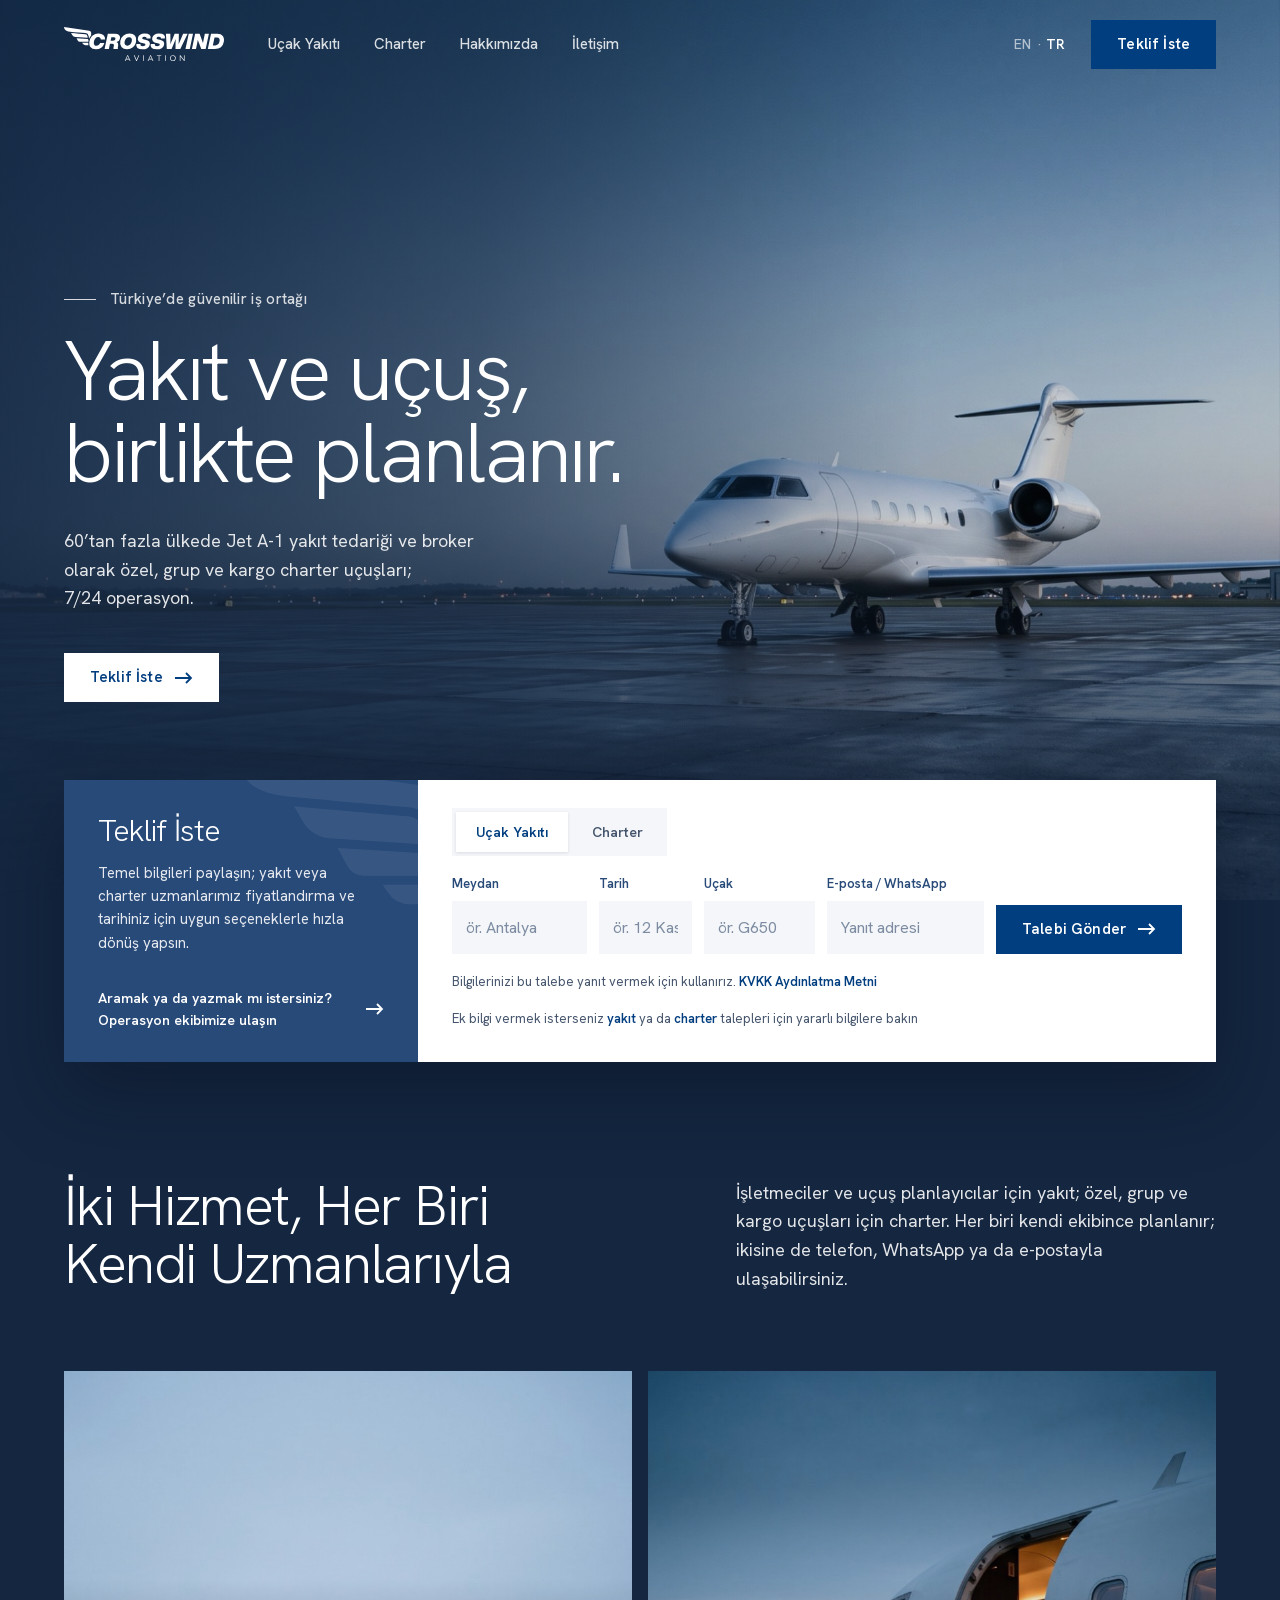
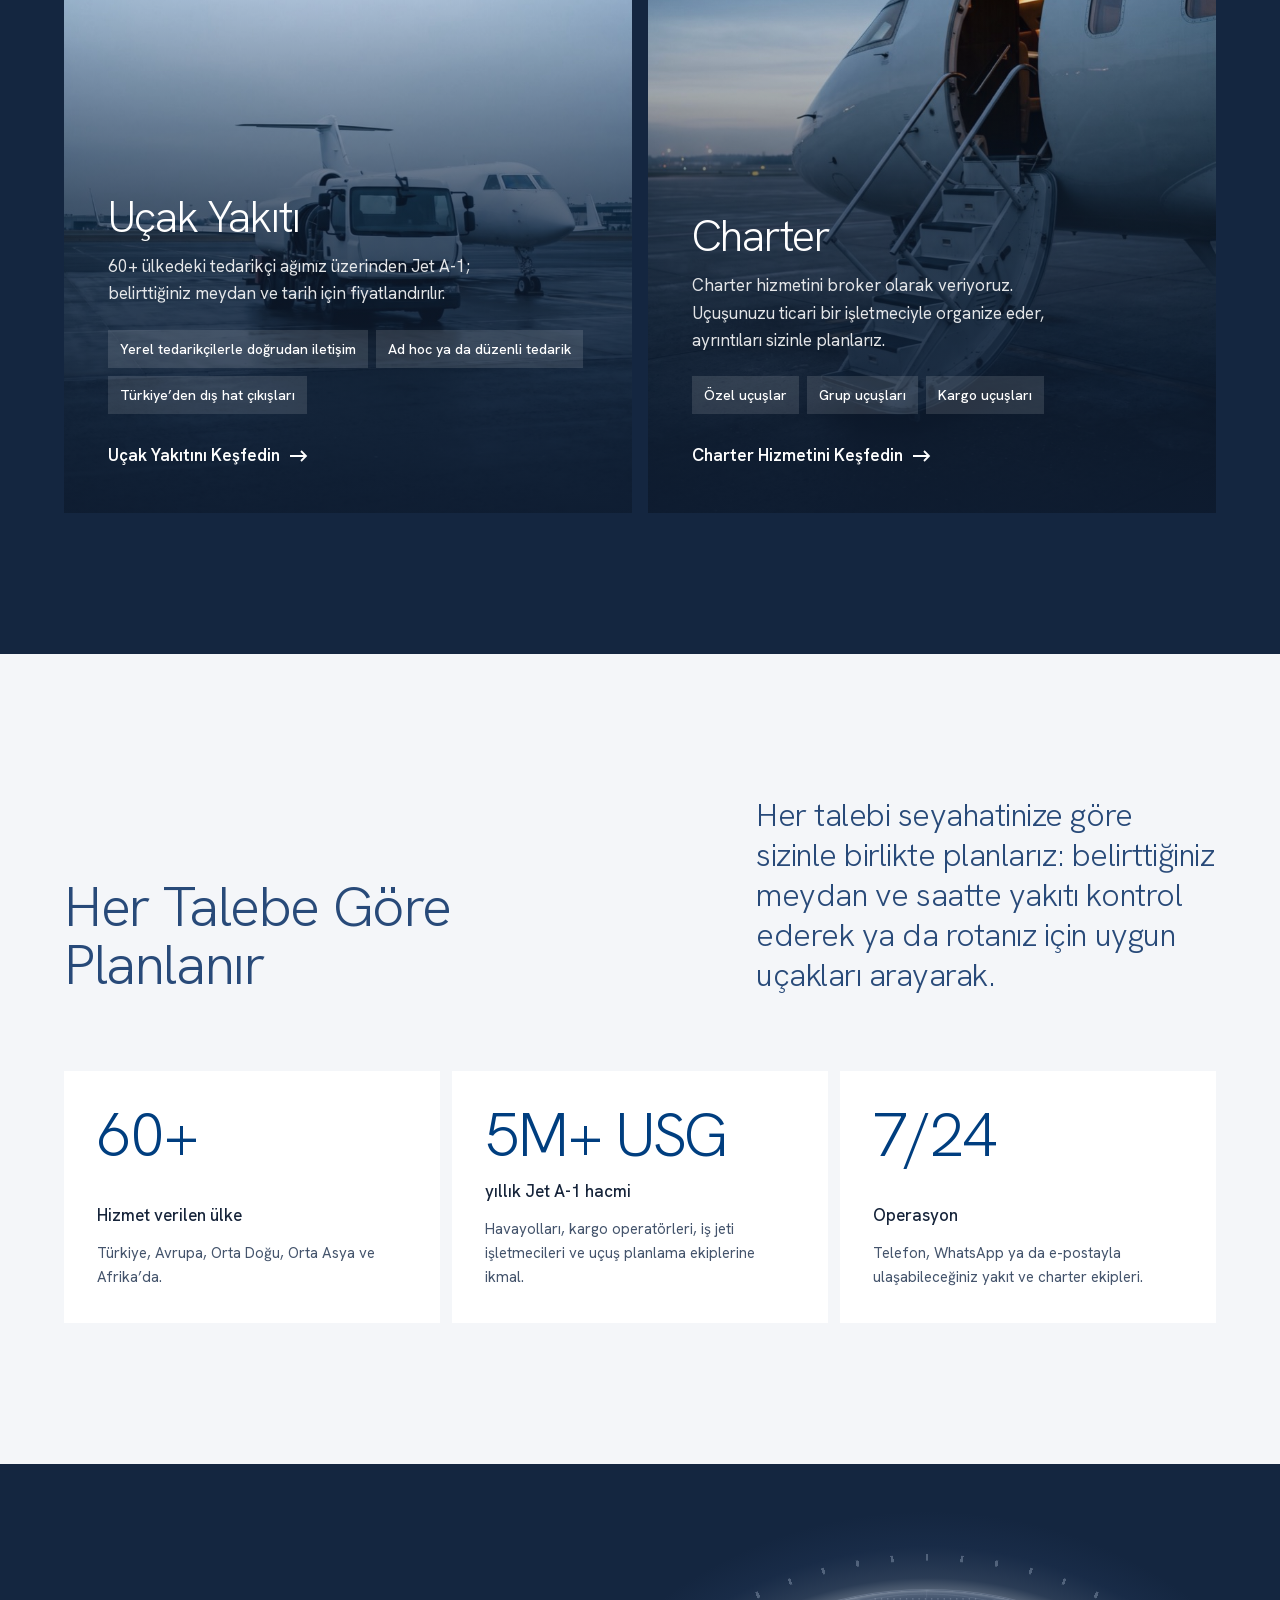
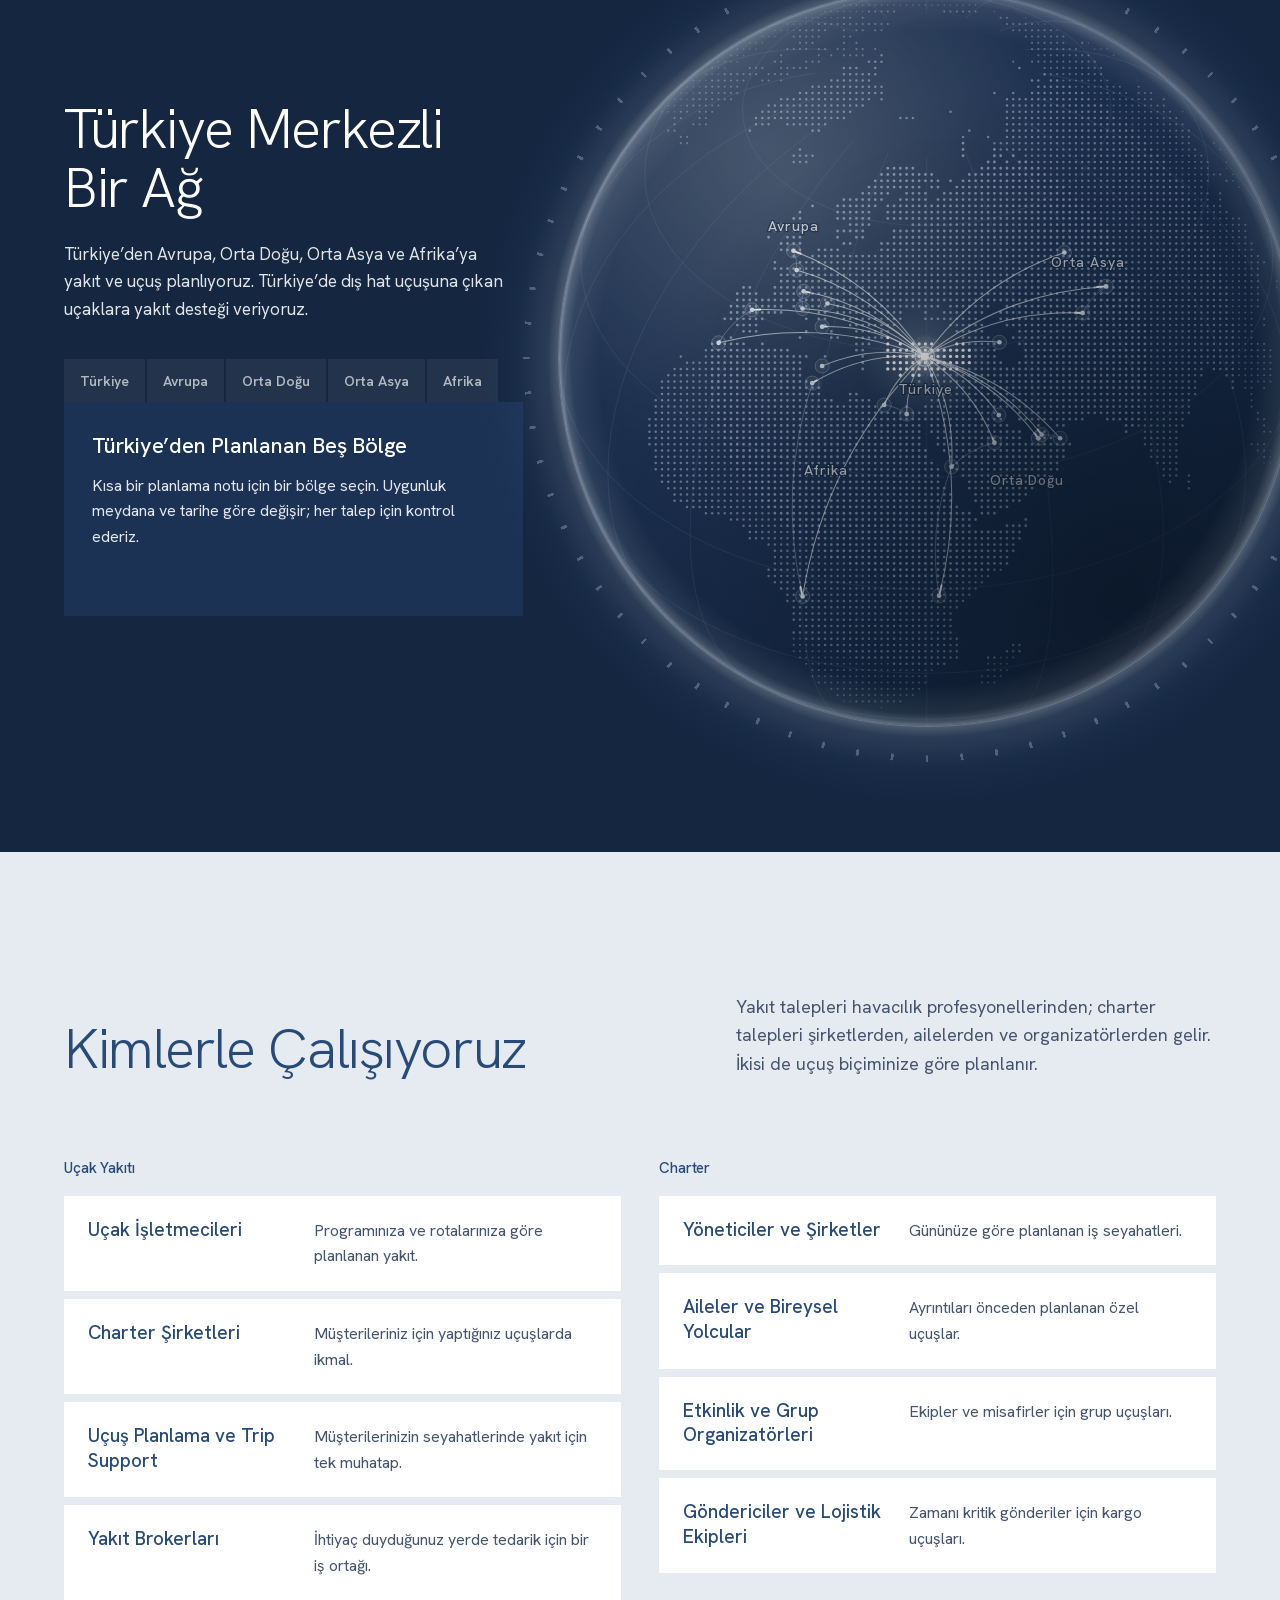
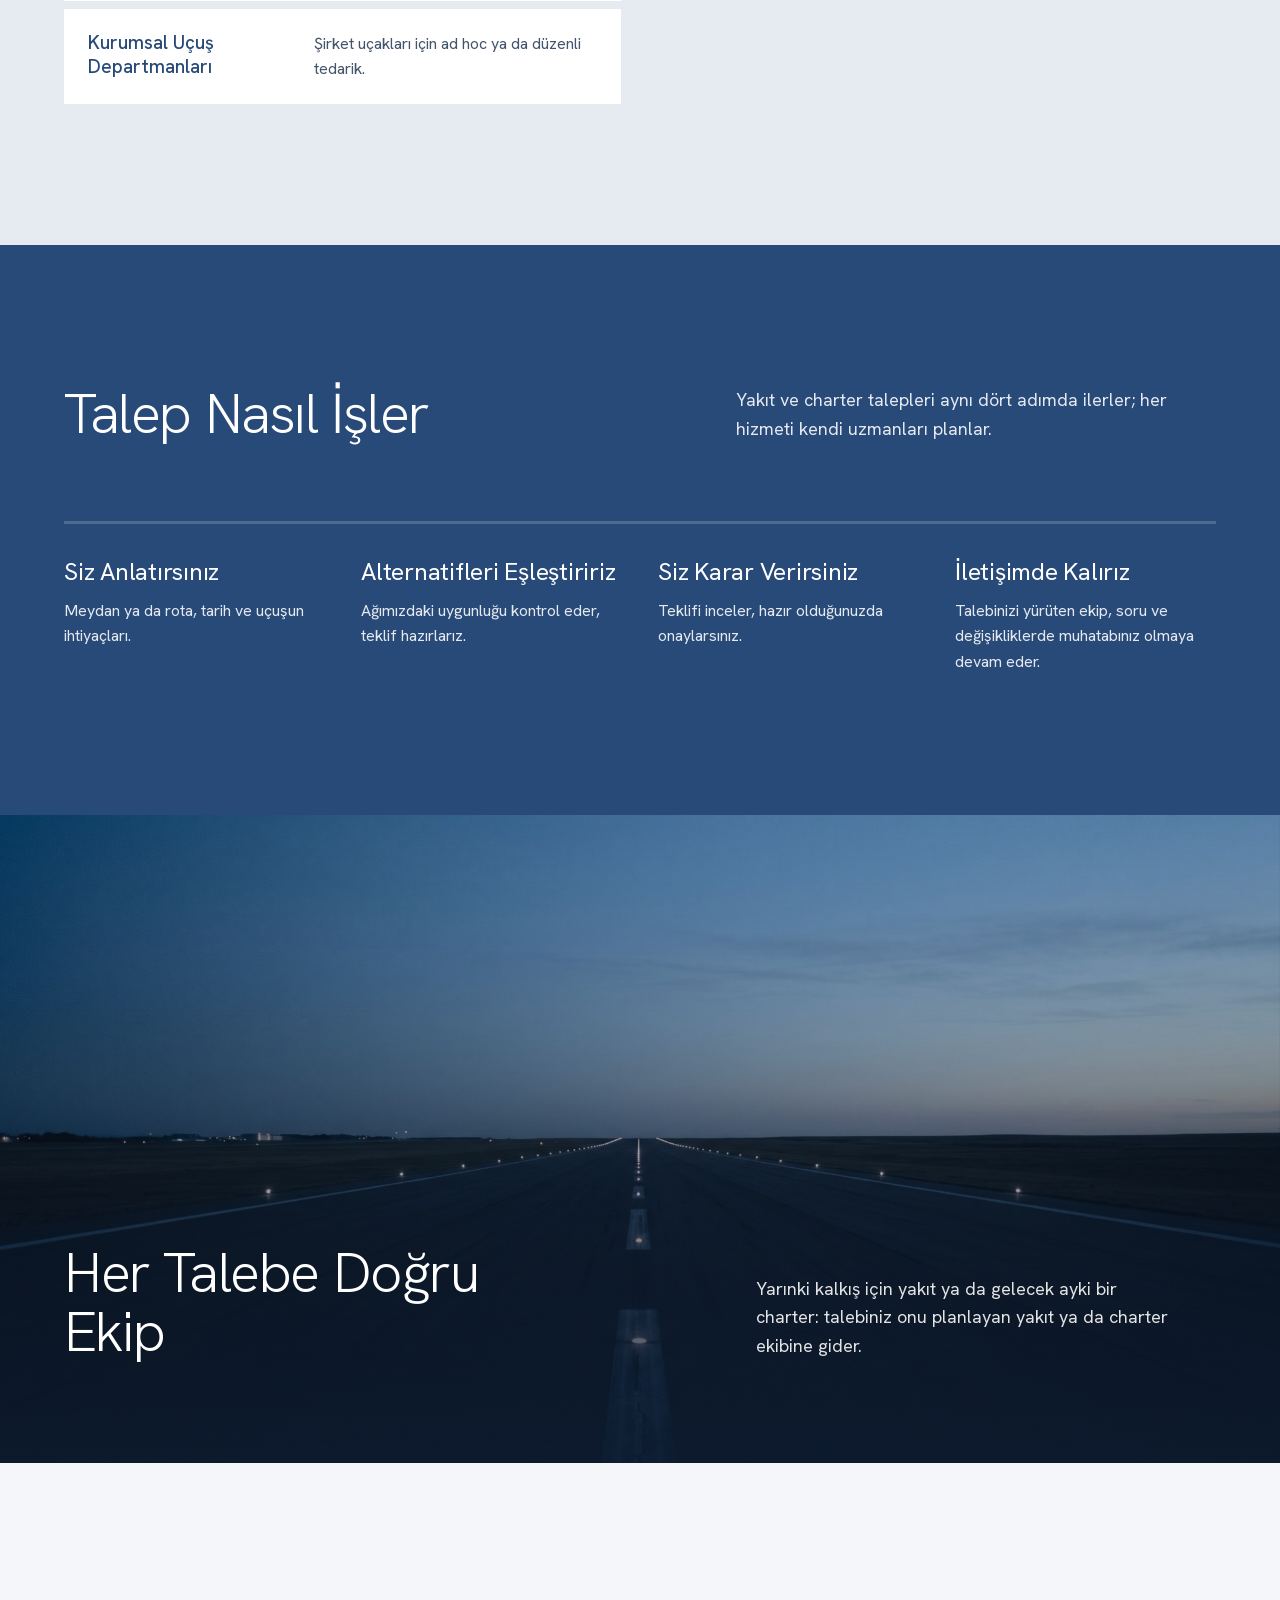
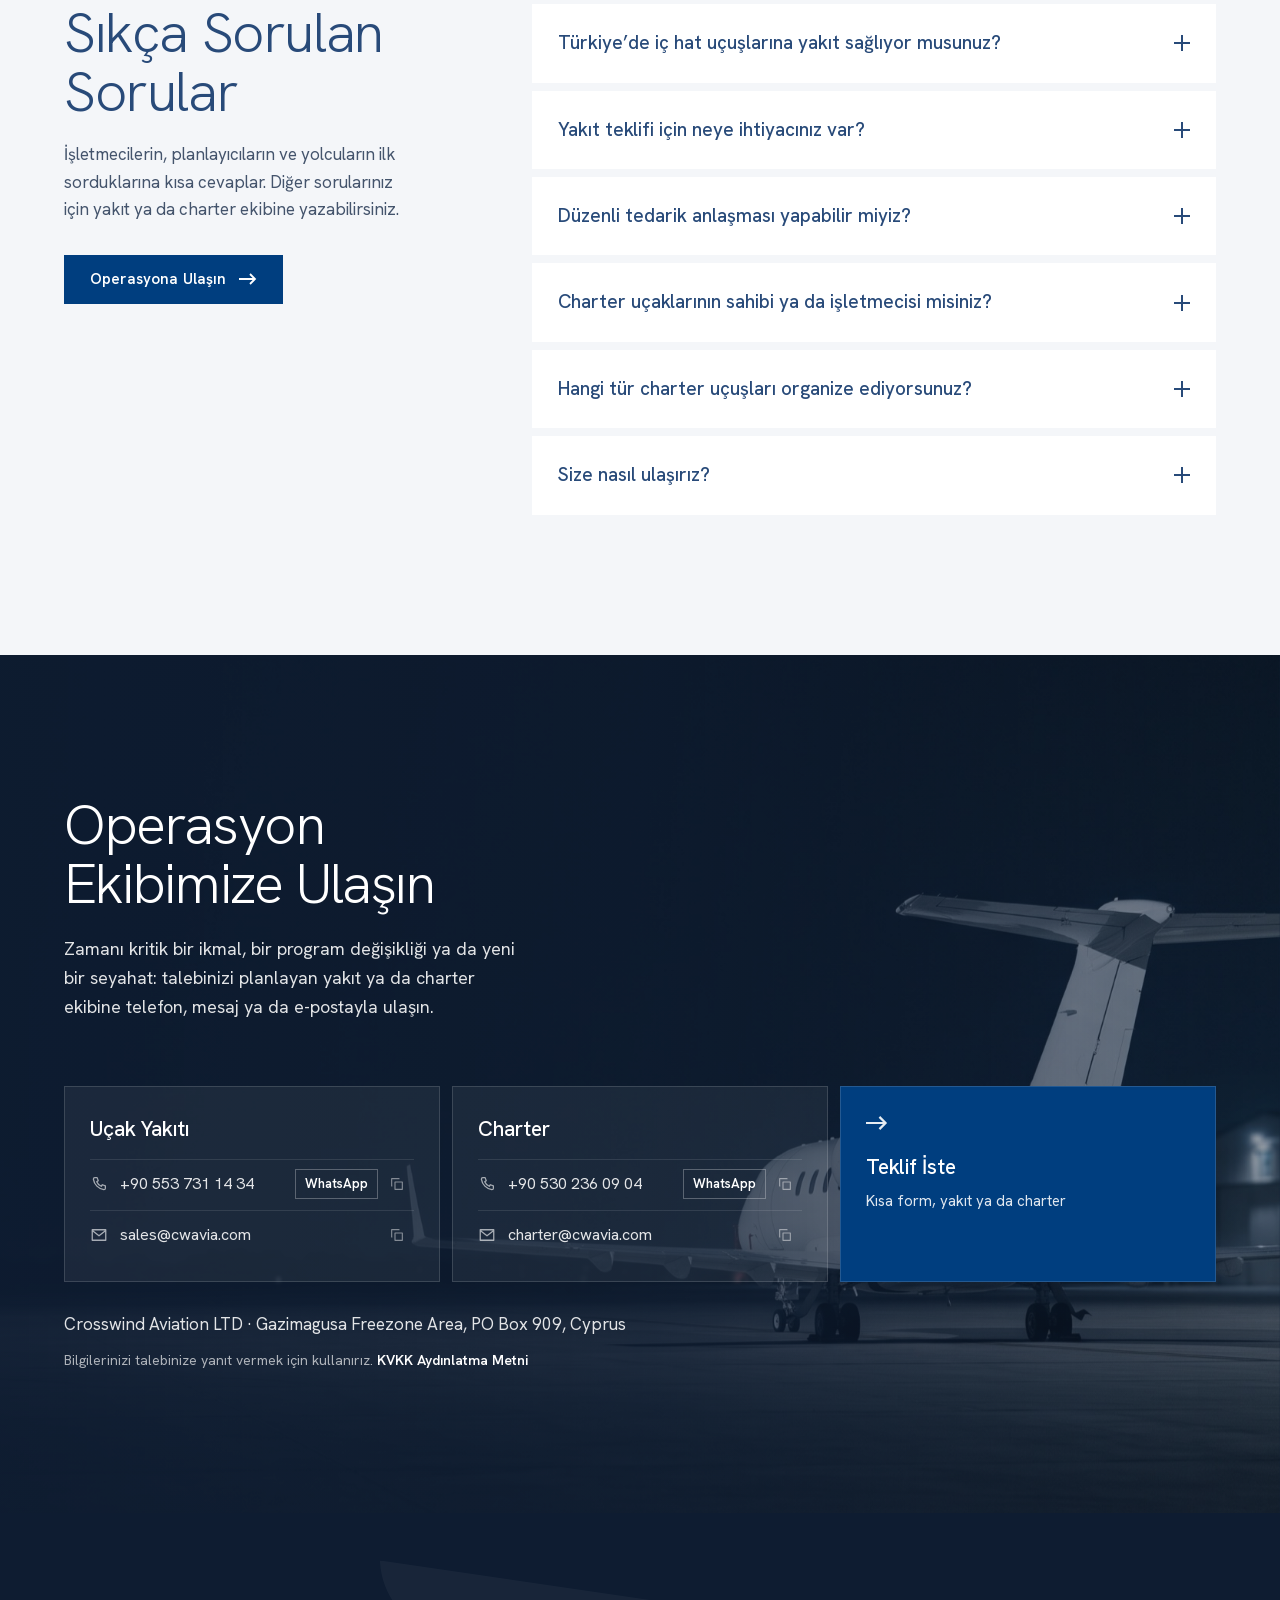
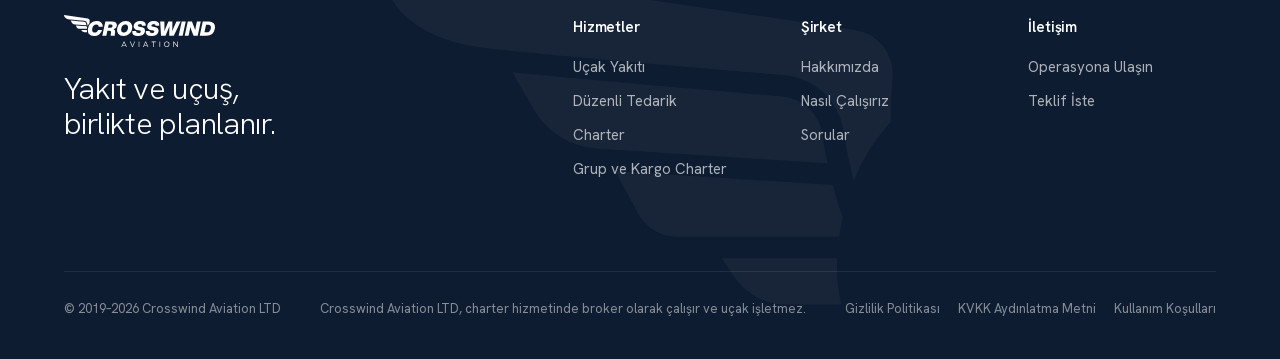
==== commit 77acc95d: "TR hero: 7/24 operasyon ayni satirda" ====
--- a/tr/index.html
+++ b/tr/index.html
@@ -77,7 +77,7 @@
       <div class="giris-anim">
         <p class="ust-etiket">Türkiye’de güvenilir iş ortağı</p>
         <h1 id="baslik">Yakıt ve uçuş, birlikte planlanır.</h1>
-        <p class="giris">60’tan fazla ülkede Jet A-1 yakıt tedariği ve broker olarak özel, grup ve kargo charter uçuşları; 7/24 operasyon.</p>
+        <p class="giris">60’tan fazla ülkede Jet A-1 yakıt tedariği ve broker olarak özel, grup ve kargo charter uçuşları; 7/24 operasyon.</p>
         <div class="kapilar">
           <a class="btn btn--beyaz" href="#teklif">Teklif İste <svg class="ok"><use href="#i-ok"/></svg></a>
         </div>
--- a/assets/site.css
+++ b/assets/site.css
@@ -0,0 +1,1173 @@
+  /* Yazı tipi: Hanken Grotesk (SIL OFL 1.1, fonts/OFL.txt), siteden yüklenir; dış sunucuya istek yok */
+  @font-face { font-family: "Hanken Grotesk"; font-style: normal; font-weight: 300 600; font-display: swap; src: url(fonts/hanken-grotesk-latin-ext.woff2) format("woff2"); unicode-range: U+0100-02BA, U+02BD-02C5, U+02C7-02CC, U+02CE-02D7, U+02DD-02FF, U+0304, U+0308, U+0329, U+1D00-1DBF, U+1E00-1E9F, U+1EF2-1EFF, U+2020, U+20A0-20AB, U+20AD-20C4, U+2113, U+2C60-2C7F, U+A720-A7FF; }
+  @font-face { font-family: "Hanken Grotesk"; font-style: normal; font-weight: 300 600; font-display: swap; src: url(fonts/hanken-grotesk-latin.woff2) format("woff2"); unicode-range: U+0000-00FF, U+0131, U+0152-0153, U+02BB-02BC, U+02C6, U+02DA, U+02DC, U+0304, U+0308, U+0329, U+2000-206F, U+20AC, U+2122, U+2191, U+2193, U+2212, U+2215, U+FEFF, U+FFFD; }
+
+  /* Kurumsal renkler (sabit): marka-kiti/renkler.css · v3: koyu lacivert ağırlıklı */
+  :root {
+    --logo: #003E7F;
+    --navy: #284A79;
+    --mid: #5373A9;
+    --grey-blue: #A2B1C6;
+    --mist: #D5DCE4;
+    --white: #FFFFFF;
+    --ground: #F4F6F9;
+  --sis-2: #E6EBF1;           /* sisin açık tonu: açık bölüm zemini */
+    --ink: #16243A;
+    --ink-2: #44546C;
+    --deep: #142640;           /* lacivertin koyu tonu: ana koyu zemin */
+    --deep-2: #1B3254;         /* koyu zeminde bir ton açık yüzey */
+    --deep-3: #0E1C31;         /* alt bilgi */
+    --on-dark: rgba(255,255,255,.88);
+    --on-dark-2: rgba(255,255,255,.66);
+    --gutter: clamp(20px, 5vw, 80px);
+    --max: 1360px;
+    --ease: cubic-bezier(.22, .61, .36, 1);
+  }
+  * { box-sizing: border-box; margin: 0; padding: 0; }
+  html { scroll-behavior: smooth; }
+  body {
+    font-family: "Hanken Grotesk", system-ui, sans-serif;
+    color: var(--ink); background: var(--deep);
+    font-size: 17px; line-height: 1.6; -webkit-font-smoothing: antialiased;
+  }
+  img, video { display: block; max-width: 100%; }
+  a { color: inherit; text-decoration: none; }
+  button { font: inherit; color: inherit; }
+  :focus-visible { outline: 2px solid var(--grey-blue); outline-offset: 3px; }
+  .z-beyaz :focus-visible, .z-acik :focus-visible, .kart__sag :focus-visible, .sheet__panel :focus-visible { outline-color: var(--logo); }
+  .wrap { max-width: var(--max); margin: 0 auto; padding: 0 var(--gutter); }
+  .tabular { font-variant-numeric: tabular-nums; }
+  .bitisik { white-space: nowrap; }
+  h2 { font-weight: 300; font-size: clamp(36px, 4.4vw, 64px); line-height: 1.04; letter-spacing: -0.025em; }
+  h3 { letter-spacing: -0.01em; }
+  .ok { width: 18px; height: 12px; flex: none; }
+
+  /* ---------- Zeminler ---------- */
+  .bolum { padding: clamp(96px, 11vw, 168px) 0; position: relative; }
+  .z-koyu { background: var(--deep); color: #fff; }
+  .z-koyu2 { background: var(--deep-2); color: #fff; }
+  .z-lacivert { background: var(--navy); color: #fff; }
+  .z-acik { background: var(--sis-2); color: var(--ink); }
+  .z-beyaz { background: var(--ground); color: var(--ink); }
+  .z-acik h2, .z-beyaz h2 { color: var(--navy); }
+
+  /* Bölüm başı: başlık solda, açıklama sağda */
+  .bas { display: grid; grid-template-columns: minmax(0, 1fr) minmax(0, 1fr); gap: 48px; align-items: end; margin-bottom: clamp(48px, 6vw, 88px); }
+  .bas h2 { max-width: 15ch; }
+  .bas p { max-width: 48ch; justify-self: end; font-size: 18px; }
+  .z-koyu .bas p, .z-koyu2 .bas p, .z-lacivert .bas p { color: var(--on-dark); }
+  .z-acik .bas p, .z-beyaz .bas p { color: var(--ink-2); }
+
+  /* ---------- Üst bar ---------- */
+  header.bar { position: fixed; inset: 0 0 auto 0; z-index: 50; transition: background .35s var(--ease), box-shadow .35s var(--ease); }
+  header.bar .wrap { display: flex; align-items: center; gap: 44px; height: 88px; transition: height .35s var(--ease); }
+  .logo { height: 34px; width: auto; }
+  nav.ana { display: flex; gap: 34px; font-weight: 500; font-size: 15px; color: rgba(255,255,255,.84); white-space: nowrap; }
+  nav.ana a { position: relative; padding: 8px 0; transition: color .2s; }
+  nav.ana a::after { content: ""; position: absolute; left: 0; right: 0; bottom: 0; height: 2px; background: currentColor; transform: scaleX(0); transform-origin: left; transition: transform .35s var(--ease); }
+  nav.ana a:hover { color: #fff; }
+  nav.ana a:hover::after, nav.ana a[aria-current="page"]::after { transform: scaleX(1); }
+  nav.ana a[aria-current="page"] { color: #fff; }
+  .bar-sag { margin-left: auto; display: flex; align-items: center; gap: 26px; }
+  .dil { font-size: 14px; font-weight: 500; color: rgba(255,255,255,.62); }
+  .dil b { color: #fff; font-weight: 600; }
+  .dil a, .menu-dil a { padding: 4px 2px; transition: color .2s; }
+  .dil a { position: relative; }
+  .dil a::before { content: ""; position: absolute; inset: -10px -8px; } /* geniş tıklama alanı */
+  .dil a:hover, .menu-dil a:hover { color: #fff; }
+  header.bar.dolu { background: rgba(14,28,49,.96); box-shadow: 0 1px 0 rgba(255,255,255,.06); }
+  header.bar.dolu .wrap { height: 72px; }
+  .menu-ac { display: none; background: transparent; border: 0; width: 44px; height: 44px; cursor: pointer; color: #fff; }
+  .menu-ac i { display: block; width: 24px; height: 2px; background: currentColor; margin: 6px auto; transition: transform .3s var(--ease), opacity .3s; }
+  .menu-ac[aria-expanded="true"] i:nth-child(1) { transform: translateY(8px) rotate(45deg); }
+  .menu-ac[aria-expanded="true"] i:nth-child(2) { opacity: 0; }
+  .menu-ac[aria-expanded="true"] i:nth-child(3) { transform: translateY(-8px) rotate(-45deg); }
+
+  .btn {
+    display: inline-flex; align-items: center; justify-content: center; gap: 12px;
+    font: 600 15px/1 "Hanken Grotesk", sans-serif; letter-spacing: .01em;
+    padding: 17px 26px; border: 0; cursor: pointer; white-space: nowrap;
+    transition: background .25s var(--ease), color .25s var(--ease), transform .2s var(--ease);
+  }
+  .btn:active { transform: translateY(1px); }
+  .btn svg { transition: transform .25s var(--ease); }
+  .btn:hover svg { transform: translateX(4px); }
+  .btn--mavi { background: var(--logo); color: #fff; }
+  .btn--mavi:hover { background: var(--mid); }
+  .btn--beyaz { background: #fff; color: var(--logo); }
+  .btn--beyaz:hover { background: var(--mist); }
+  .btn--cam { background: rgba(255,255,255,.12); color: #fff; }
+  .btn--cam:hover { background: rgba(255,255,255,.22); }
+  .link { display: inline-flex; align-items: center; gap: 10px; font-weight: 600; }
+  .link svg { transition: transform .25s var(--ease); }
+  .link:hover svg { transform: translateX(5px); }
+
+  /* ---------- Hero ---------- */
+  .hero { position: relative; height: 100svh; min-height: 680px; max-height: 1120px; color: #fff; overflow: hidden; background: var(--deep); }
+  .hero__media { position: absolute; inset: 0; background: url(hero.jpg) center / cover no-repeat; }
+  .hero__media { will-change: transform; }
+  .hero__media video { position: absolute; inset: 0; width: 100%; height: 100%; object-fit: cover; transition: opacity .8s var(--ease); }
+  .hero__scrim {
+    position: absolute; inset: 0;
+    background:
+      linear-gradient(90deg, rgba(20,38,64,.86) 0%, rgba(20,38,64,.58) 38%, rgba(20,38,64,.1) 72%),
+      linear-gradient(0deg, rgba(20,38,64,.7) 0%, rgba(20,38,64,0) 42%);
+  }
+  .hero__icerik { position: relative; height: 100%; display: flex; flex-direction: column; justify-content: flex-end; padding-bottom: clamp(170px, 22vh, 240px); }
+  .hero h1 { font-weight: 300; font-size: clamp(46px, 6.8vw, 104px); line-height: .97; letter-spacing: -0.035em; max-width: 12ch; }
+  .hero p.giris { margin-top: 32px; font-size: clamp(17px, 1.4vw, 21px); color: var(--on-dark); max-width: 42ch; }
+  .hero .kapilar { margin-top: 40px; display: flex; gap: 12px; flex-wrap: wrap; }
+
+  /* Giriş animasyonu: tek seferlik, sakin */
+  .giris-anim > * { opacity: 0; transform: translateY(20px); filter: blur(6px); animation: giris 1.1s var(--ease) forwards; }
+  @keyframes giris { to { opacity: 1; transform: none; filter: blur(0); } }
+  /* Üst etiketin çizgisi açılışta soldan çizilir */
+  .giris-anim .ust-etiket::before { transform: scaleX(0); transform-origin: 0 50%; animation: cizgi-ac .9s cubic-bezier(.16, 1, .3, 1) .45s forwards; }
+  @keyframes cizgi-ac { to { transform: scaleX(1); } }
+  .giris-anim > *:nth-child(2) { animation-delay: .14s; }
+  .giris-anim > *:nth-child(3) { animation-delay: .28s; }
+  .giris-anim > *:nth-child(4) { animation-delay: .42s; }
+  @keyframes belir { to { opacity: 1; transform: none; } }
+  /* Üst etiket: başlığın üstünde kısa, ölçülü vurgu satırı ("Trusted partner in Türkiye" gibi) */
+  .ust-etiket { display: flex; align-items: center; gap: 14px; margin-bottom: 22px; font-size: 15px; font-weight: 500; letter-spacing: .02em; line-height: 1.3; color: var(--grey-blue); }
+  .ust-etiket::before { content: ""; flex: none; width: 32px; height: 1px; background: currentColor; }
+  .hero .ust-etiket { color: rgba(255,255,255,.82); }
+  .z-acik .ust-etiket, .z-beyaz .ust-etiket { color: var(--mid); }
+
+  /* ---------- Teklif kartı ---------- */
+  .teklif { position: relative; z-index: 5; margin-top: -120px; background: linear-gradient(180deg, transparent 120px, var(--deep) 120px); }
+  .kart { background: #fff; box-shadow: 0 30px 70px rgba(5,12,24,.35); display: grid; grid-template-columns: minmax(280px, 4fr) minmax(0, 9fr); }
+  .kart__sol { background: var(--navy); color: #fff; padding: 34px 34px 30px; display: flex; flex-direction: column; gap: 14px; position: relative; overflow: hidden; }
+  .kart__sol h2 { font-size: clamp(28px, 2.4vw, 34px); line-height: 1.1; position: relative; }
+  .kart__sol p { font-size: 15px; color: var(--on-dark); line-height: 1.55; position: relative; max-width: 34ch; }
+  .kart__iletisim { margin-top: auto; padding-top: 18px; display: inline-flex; align-items: center; gap: 10px; font-size: 14px; font-weight: 600; color: #fff; position: relative; }
+  .kart__iletisim svg { transition: transform .25s var(--ease); }
+  .kart__iletisim:hover svg { transform: translateX(4px); }
+  .kart__sol .kanat-izi { position: absolute; right: -40px; top: -22px; width: 220px; opacity: .07; pointer-events: none; }
+  .kart__sag { padding: 28px 34px 24px; display: flex; flex-direction: column; gap: 18px; color: var(--ink); }
+  .sekmeler { display: inline-flex; gap: 4px; background: var(--ground); padding: 4px; align-self: flex-start; }
+  .sekmeler button { font: 600 14px "Hanken Grotesk", sans-serif; color: var(--ink-2); background: transparent; border: 0; padding: 11px 20px; cursor: pointer; transition: background .2s, color .2s; }
+  .sekmeler button:hover { color: var(--logo); }
+  .sekmeler button[aria-selected="true"] { background: #fff; color: var(--logo); box-shadow: 0 1px 3px rgba(20,38,64,.12); }
+  form.hizli { display: grid; grid-template-columns: minmax(0, 1.15fr) minmax(0, .8fr) minmax(0, .95fr) minmax(0, 1.35fr) auto; gap: 12px; align-items: end; }
+  /* Charter formunda üstte uçuş türü ve sınıf satırı var; alanlar yine aynı oranla */
+  form.hizli > .tur-secim, form.hizli > .sinif-cip { grid-column: 1 / -1; }
+  form.hizli[hidden] { display: none; }
+  .alan { display: flex; flex-direction: column; gap: 6px; min-width: 0; }
+  .alan label { font-size: 13px; font-weight: 600; color: var(--navy); }
+  .alan input {
+    width: 100%; min-width: 0; font: 400 16px "Hanken Grotesk", sans-serif; color: var(--ink); background: var(--ground);
+    border: 0; padding: 16px 14px; outline: 2px solid transparent; transition: outline-color .2s, background .2s;
+  }
+  .alan input:hover { background: #ECF0F5; }
+  .alan input:focus { outline-color: var(--mid); background: #fff; }
+  .alan input::placeholder { color: #7D8CA2; }
+  .kart__alt { display: flex; justify-content: space-between; gap: 16px; flex-wrap: wrap; font-size: 13px; color: var(--ink-2); }
+  .kart__alt a { color: var(--logo); font-weight: 600; }
+  .gonderildi { font-size: 15px; color: var(--navy); background: var(--ground); padding: 14px 16px; }
+  form.hizli .gonderildi, .sheet__form .gonderildi { grid-column: 1 / -1; }
+
+  /* ---------- Hizmet panelleri (görselli, koyu) ---------- */
+  .paneller { display: grid; grid-template-columns: 1fr 1fr; gap: 16px; }
+  .panel { position: relative; display: flex; flex-direction: column; justify-content: flex-end; min-height: clamp(560px, 58vw, 780px); overflow: hidden; color: #fff; background: var(--deep-2); isolation: isolate; }
+  .panel img { position: absolute; inset: 0; width: 100%; height: 100%; object-fit: cover; z-index: -2; transform: scale(1.08); transition: transform 1.6s var(--ease); }
+  .panel.gorunur img { transform: scale(1); }
+  .panel:hover img { transform: scale(1.04); }
+  .panel::before { content: ""; position: absolute; inset: 0; z-index: -1; background: linear-gradient(0deg, rgba(14,28,49,.94) 0%, rgba(14,28,49,.6) 42%, rgba(14,28,49,.05) 72%); }
+  .panel__ic { padding: clamp(28px, 3.4vw, 52px); }
+  .panel h3 { font-weight: 300; font-size: clamp(34px, 3.4vw, 52px); line-height: 1.02; letter-spacing: -0.025em; }
+  .panel p { margin-top: 14px; color: var(--on-dark); max-width: 40ch; }
+  .panel ul { list-style: none; margin-top: 22px; display: flex; flex-wrap: wrap; gap: 8px; }
+  .panel li { font-size: 14px; font-weight: 500; padding: 8px 12px; background: rgba(255,255,255,.12); }
+  .panel .link { margin-top: 28px; }
+  .panel--uzun { min-height: clamp(560px, 58vw, 780px); }
+
+  /* ---------- Beyan ve rakamlar (açık) ---------- */
+  .beyan { font-weight: 300; font-size: clamp(26px, 2.5vw, 36px); line-height: 1.25; letter-spacing: -0.015em; color: var(--navy); max-width: 30ch; }
+  .rakam-satiri { margin-top: clamp(56px, 6vw, 88px); display: grid; grid-template-columns: repeat(3, minmax(0, 1fr)); gap: 12px; }
+  .rakam-satiri > div { background: #fff; padding: clamp(26px, 2.6vw, 40px); display: flex; flex-direction: column; gap: 12px; min-height: 220px; }
+  .rakam-satiri b { font-weight: 300; font-size: clamp(48px, 5vw, 76px); line-height: 1; letter-spacing: -0.03em; color: var(--logo); }
+  .rakam-satiri span { margin-top: auto; color: var(--ink); font-weight: 500; }
+  .rakam-satiri small { color: var(--ink-2); font-size: 15px; }
+  .beyan-izgara { display: grid; grid-template-columns: minmax(0, 7fr) minmax(0, 5fr); gap: 48px; align-items: end; }
+  .beyan-izgara h2 { max-width: 13ch; }
+
+  /* ---------- Küre ve ağ ---------- */
+  .ag { overflow: hidden; }
+  .ag .wrap { display: grid; grid-template-columns: minmax(0, 5fr) minmax(0, 7fr); gap: clamp(32px, 4vw, 64px); align-items: center; }
+  .ag h2 { max-width: 12ch; }
+  .ag p.metin { margin-top: 24px; color: var(--on-dark); max-width: 44ch; }
+  .bolge-sec { margin-top: 36px; display: flex; flex-wrap: wrap; gap: 2px; }
+  .bolge-sec button { position: relative; font: 600 14px "Hanken Grotesk", sans-serif; padding: 13px 16px 12px; background: rgba(255,255,255,.06); color: var(--on-dark-2); border: 0; cursor: pointer; transition: background .25s var(--ease), color .25s var(--ease); }
+  .bolge-sec button::before { content: ""; position: absolute; left: 0; right: 0; top: 0; height: 2px; background: #fff; transform: scaleX(0); transform-origin: 0 50%; transition: transform .45s var(--ease); }
+  .bolge-sec button:hover { background: rgba(255,255,255,.12); color: #fff; }
+  .bolge-sec button[aria-pressed="true"] { background: var(--deep-2); color: #fff; }
+  .bolge-sec button[aria-pressed="true"]::before { transform: scaleX(1); }
+  .tur-acik .bolge-sec button[aria-pressed="true"]::before { animation: tur-dolgu 4.2s linear both; }
+  @keyframes tur-dolgu { from { transform: scaleX(0); } to { transform: scaleX(1); } }
+  .bolge-sec--kure button[aria-pressed="true"] { background: rgba(255,255,255,.14); }
+  .bolge-panel { margin-top: 0; background: var(--deep-2); padding: 26px 28px; min-height: 172px; }
+  .bolge-panel h3 { font-weight: 500; font-size: 22px; }
+  .bolge-panel p { margin-top: 10px; color: var(--on-dark); font-size: 16px; max-width: 46ch; }
+  .bolge-panel small { display: block; margin-top: 14px; color: var(--on-dark-2); font-size: 14px; }
+  .bolge-panel[data-anim] > * { animation: belir .5s var(--ease) both; }
+
+  /* Küre v2 (11 Kasım): gövde ışık-gölge ile hacim kazanır, dışında atmosfer halesi ve ince kadran halkası var.
+     Yakınlaşma --z / --tx / --ty ile yapılır; çizgi kalınlıkları, düğümler ve etiketler 1/--z ile dengelenir (kabalaşmaz). */
+  .kure { position: relative; width: 100%; aspect-ratio: 1 / 1; --z: 1; --tx: 0%; --ty: 0%; }
+  .ag .kure { width: 122%; margin: -6% -16% -6% -6%; }
+  .kure::before { content: ""; position: absolute; inset: -7%; border-radius: 50%; pointer-events: none;
+    background: radial-gradient(closest-side, rgba(162,177,198,0) 81.6%, rgba(213,220,228,.30) 82.5%, rgba(162,177,198,.16) 85%, rgba(83,115,169,.07) 92%, rgba(83,115,169,0) 100%); }
+  .kure::after { content: ""; position: absolute; inset: -1.6%; border-radius: 50%; pointer-events: none; opacity: .55;
+    background: repeating-conic-gradient(from -0.2deg, rgba(162,177,198,.7) 0 .4deg, rgba(162,177,198,0) .4deg 5deg);
+    -webkit-mask: radial-gradient(closest-side, transparent 98.2%, #000 98.5%); mask: radial-gradient(closest-side, transparent 98.2%, #000 98.5%); }
+  .kure__govde { position: absolute; inset: 3%; border-radius: 50%; overflow: hidden; isolation: isolate;
+    background: radial-gradient(circle at 31% 25%, rgba(162,177,198,.22), rgba(83,115,169,.15) 36%, rgba(40,74,121,.12) 62%, rgba(14,28,49,.34) 100%);
+    box-shadow: 0 0 0 1px rgba(162,177,198,.3); }
+  .kure__govde::after { content: ""; position: absolute; inset: 0; border-radius: 50%; pointer-events: none; z-index: 2;
+    background:
+      radial-gradient(closest-side, rgba(213,220,228,0) 89%, rgba(213,220,228,.09) 96.5%, rgba(213,220,228,.32) 100%),
+      radial-gradient(circle at 76% 82%, rgba(8,16,30,.66), rgba(8,16,30,.28) 36%, rgba(8,16,30,0) 64%),
+      radial-gradient(circle at 27% 21%, rgba(255,255,255,.10), rgba(255,255,255,0) 40%); }
+  .kure__ic { position: absolute; inset: -3.1915%; transform-origin: 50% 50%; transform: scale(var(--z)) translate(var(--tx), var(--ty)); transition: transform 1.25s var(--ease); }
+  .kure__ic > img, .kure__ic > svg { position: absolute; inset: 0; width: 100%; height: 100%; }
+  .kure .izgara { fill: none; stroke: rgba(162,177,198,.15); stroke-width: calc(1px / var(--z)); transition: stroke-width 1.25s var(--ease); }
+  .kure .merkez-isik { opacity: 0; transition: opacity 1.4s var(--ease) 1s; }
+  .kure.ciz .merkez-isik { opacity: 1; }
+  .kure .rota { fill: none; stroke: var(--grey-blue); stroke-width: calc(1.1px / var(--z)); stroke-linecap: round; stroke-dasharray: 1; stroke-dashoffset: 1; opacity: .5; transition: stroke-dashoffset 2.2s var(--ease), opacity .45s var(--ease), stroke-width 1.25s var(--ease); }
+  .kure .rota[data-kaynak="tr"] { stroke: #fff; stroke-width: calc(1.3px / var(--z)); opacity: .62; }
+  .kure.ciz .rota { stroke-dashoffset: 0; }
+  /* Türkiye içi kısa bağlantılar: yalnız Türkiye seçilince görünür */
+  .kure .rota--ic { opacity: 0; stroke: #fff; }
+  .kure.secim .rota--ic:not(.vurgu) { opacity: 0; }
+  .kure.secim[data-secili="tr"] .rota--ic.vurgu { opacity: .8; }
+  .kure .akan { fill: none; stroke: #fff; stroke-width: calc(2.4px / var(--z)); stroke-linecap: round; stroke-dasharray: .045 .955; stroke-dashoffset: .045; opacity: 0; transition: opacity .45s; }
+  .kure.ciz .akan { opacity: .95; animation: akis var(--sure, 5s) linear var(--gecikme, 0s) infinite; }
+  @keyframes akis { from { stroke-dashoffset: .045; } to { stroke-dashoffset: -1; } }
+  .kure .dugumler, .kure .etiketler { opacity: 0; transition: opacity .7s var(--ease) 1.4s; }
+  .kure .etiketler { transition-delay: 1.8s; }
+  .kure.ciz .dugumler, .kure.ciz .etiketler { opacity: 1; }
+  .kure .dugum { transform: scale(calc(1 / var(--z))); transition: opacity .4s var(--ease), transform 1.25s var(--ease); }
+  .kure .dugum__nokta { fill: var(--mist); transition: fill .3s; }
+  .kure .dugum__hale { fill: rgba(162,177,198,.10); stroke: var(--grey-blue); stroke-width: 1px; stroke-opacity: .5; transition: stroke .3s, stroke-opacity .3s, fill .3s; }
+  .kure .dugum--tr .dugum__nokta { fill: #fff; }
+  .kure .dugum--tr .dugum__hale { fill: rgba(255,255,255,.14); stroke: #fff; stroke-opacity: .85; }
+  .kure .dugum__dis { fill: none; stroke: #fff; stroke-width: 1px; stroke-opacity: .32; stroke-dasharray: 1.5 5; }
+  .kure .nabiz { fill: none; stroke: #fff; stroke-width: 1.2; transform-box: fill-box; transform-origin: center; opacity: 0; }
+  .kure.ciz .nabiz { animation: nabiz 3.6s var(--ease) 1.6s infinite; }
+  @keyframes nabiz { 0% { transform: scale(1.4); opacity: .7; } 100% { transform: scale(6); opacity: 0; } }
+  .kure .etiket { font: 500 18px "Hanken Grotesk", sans-serif; letter-spacing: .07em; fill: rgba(255,255,255,.74); paint-order: stroke; stroke: rgba(20,38,64,.82); stroke-width: 3.5px; stroke-linejoin: round; transform: scale(calc(1 / var(--z))); transition: fill .3s, transform 1.25s var(--ease); }
+  .kure.secim .rota, .kure.secim .akan { opacity: .1; }
+  .kure.secim .dugum:not(.dugum--tr) { opacity: .28; }
+  .kure.secim .etiket { fill: rgba(255,255,255,.36); }
+  .kure.secim .rota.vurgu { opacity: 1; stroke: #fff; }
+  .kure.secim .akan.vurgu { opacity: 1; }
+  .kure.secim .dugum.vurgu { opacity: 1; }
+  .kure.secim .dugum.vurgu .dugum__nokta { fill: #fff; }
+  .kure.secim .dugum.vurgu .dugum__hale { stroke: #fff; stroke-opacity: .9; fill: rgba(255,255,255,.16); }
+  .kure.secim .etiket.vurgu { fill: #fff; }
+  /* Küre: bölge seçilince o bölgenin öne çıkan meydanları (ICAO). Genel görünümde gizli; yakınlaşmada sırayla belirir. */
+  .kure .icao { opacity: 0; visibility: hidden; pointer-events: none; cursor: pointer; transform: scale(calc(1 / var(--z))); transition: opacity .3s var(--ease), visibility 0s .3s, transform 1.25s var(--ease); outline: none; }
+  .kure.secim .icao.vurgu { opacity: 1; visibility: visible; pointer-events: auto; transition: opacity .5s var(--ease) calc(.55s + var(--i) * 70ms), visibility 0s, transform 1.25s var(--ease); }
+  .kure .icao__nokta { fill: #fff; }
+  .kure .icao__halka { fill: rgba(255,255,255,.12); stroke: #fff; stroke-width: 1px; stroke-opacity: .7; transition: fill .2s; }
+  .kure .icao-etiket { font: 600 13.5px "Hanken Grotesk", sans-serif; letter-spacing: .08em; font-variant-numeric: tabular-nums; fill: #fff; paint-order: stroke; stroke: rgba(10,22,40,.88); stroke-width: 5px; stroke-linejoin: round; }
+  .kure .icao:hover .icao__halka, .kure .icao:focus-visible .icao__halka { fill: #fff; }
+  .kure .icao:focus-visible .icao-etiket { text-decoration: underline; }
+  /* Meydanlar belirince bölge adı geri çekilir, bölgenin genel düğümleri sadeleşir, Türkiye'de merkez halkaları kalkar */
+  .kure.secim .etiket.vurgu { fill: rgba(255,255,255,.2); }
+  .kure.secim .dugum.vurgu:not(.dugum--tr) .dugum__hale { stroke-opacity: 0; fill: transparent; }
+  .kure.secim .dugum.vurgu:not(.dugum--tr) .dugum__nokta { fill: var(--grey-blue); }
+  .kure .dugum--tr .dugum__dis, .kure .dugum--tr .dugum__hale, .kure .dugum--tr .dugum__nokta { transition: opacity .4s var(--ease), fill .3s; }
+  .kure[data-secili="tr"] .dugum--tr .dugum__dis, .kure[data-secili="tr"] .dugum--tr .dugum__hale { opacity: 0; }
+  .kure[data-secili="tr"] .merkez-isik { opacity: .3; }
+  /* Türkiye yakınlaşmasında merkezden çıkan rotalar meydan kodlarının üstünü örtmesin */
+  .kure[data-secili="tr"] .rota.vurgu:not(.rota--ic) { opacity: .28; }
+  .kure[data-secili="tr"] .akan.vurgu { opacity: .55; }
+  .kure[data-secili="tr"] .nabiz { animation: none; opacity: 0; }
+  /* Meydan rozetleri (bölge paneli, bölge kartları): tıklanınca yakıt formundaki meydan alanını doldurur */
+  .icao-cipler { display: flex; flex-wrap: wrap; gap: 4px; margin-top: 16px; }
+  .icao-cipler button { border: 0; padding: 7px 9px 6px; background: rgba(255,255,255,.09); color: #fff; font: 600 12px "Hanken Grotesk", sans-serif; letter-spacing: .07em; font-variant-numeric: tabular-nums; cursor: pointer; transition: background .2s var(--ease), color .2s var(--ease); }
+  .icao-cipler button:hover { background: #fff; color: var(--logo); }
+  /* Yakıt hero'su: kürenin altında küçük bölge düğmeleri (#kure içinde, konumu küreye göre) */
+  .bolge-sec--kure { position: absolute; left: 50%; bottom: 1.5%; transform: translateX(-50%); z-index: 3; margin: 0; flex-wrap: nowrap; white-space: nowrap; background: rgba(14,28,49,.72); -webkit-backdrop-filter: blur(8px); backdrop-filter: blur(8px); padding: 4px; }
+  .bolge-sec--kure button { padding: 8px 12px; font-size: 13px; background: transparent; }
+
+  /* ---------- Kimlerle çalışıyoruz ---------- */
+  .kitle { display: grid; grid-template-columns: 1fr 1fr; gap: clamp(24px, 3vw, 48px); }
+  .kitle h3 { font-weight: 500; font-size: 15px; color: var(--navy); margin-bottom: 16px; }
+  .kitle ul { list-style: none; display: grid; gap: 8px; }
+  .kitle li { display: grid; grid-template-columns: minmax(0, 5fr) minmax(0, 7fr); gap: 24px; align-items: baseline; padding: 22px 24px; background: #fff; }
+  .kitle li b { font-weight: 500; font-size: 19px; color: var(--navy); line-height: 1.3; }
+  .kitle li span { color: var(--ink-2); font-size: 16px; }
+
+  /* ---------- Birlikte planlama (lacivert) ---------- */
+  .akis { position: relative; display: grid; grid-template-columns: repeat(4, 1fr); gap: 36px; }
+  .akis__cizgi { position: absolute; left: 0; right: 0; top: 0; height: 3px; background: rgba(255,255,255,.18); }
+  .akis__cizgi i { position: absolute; inset: 0; background: #fff; transform-origin: left; transform: scaleX(0); }
+  .adim { padding-top: 36px; }
+  .adim h3 { font-weight: 400; font-size: clamp(22px, 1.9vw, 27px); line-height: 1.2; }
+  .adim p { margin-top: 12px; color: var(--on-dark); font-size: 16px; max-width: 30ch; }
+  .z-acik .akis__cizgi, .z-beyaz .akis__cizgi { background: var(--mist); }
+  .z-acik .akis__cizgi i, .z-beyaz .akis__cizgi i { background: var(--logo); }
+  .z-acik .adim h3, .z-beyaz .adim h3 { color: var(--navy); }
+  .z-acik .adim p, .z-beyaz .adim p { color: var(--ink-2); }
+
+  /* ---------- Fotoğraf bandı ---------- */
+  .foto-bant { position: relative; min-height: clamp(520px, 72vh, 820px); display: flex; align-items: flex-end; color: #fff; overflow: hidden; background: var(--deep); }
+  .foto-bant__bg { position: absolute; inset: -10% 0; background-position: center; background-size: cover; will-change: transform; }
+  .foto-bant::after { content: ""; position: absolute; inset: 0; background: linear-gradient(0deg, rgba(14,28,49,.9) 0%, rgba(14,28,49,.35) 50%, rgba(14,28,49,.15) 100%); }
+  .foto-bant .wrap { position: relative; z-index: 1; width: 100%; padding-bottom: clamp(64px, 8vw, 112px); display: grid; grid-template-columns: minmax(0, 7fr) minmax(0, 5fr); gap: 48px; align-items: end; }
+  .foto-bant h2 { max-width: 14ch; }
+  .foto-bant p { color: var(--on-dark); max-width: 42ch; font-size: 18px; }
+
+  /* ---------- SSS ---------- */
+  .sss { display: grid; grid-template-columns: minmax(0, 4fr) minmax(0, 7fr); gap: clamp(40px, 6vw, 96px); align-items: start; }
+  .sss__sol h2 { max-width: 11ch; }
+  .sss__sol p { margin-top: 20px; color: var(--ink-2); max-width: 34ch; }
+  .sss__sol .btn { margin-top: 32px; }
+  .sorular { display: grid; gap: 8px; }
+  .sorular details { background: #fff; transition: background .25s var(--ease); }
+  .sorular details[open] { background: var(--navy); color: #fff; }
+  .sorular summary { list-style: none; cursor: pointer; display: flex; justify-content: space-between; align-items: center; gap: 24px; padding: 24px 26px; font-weight: 500; font-size: 19px; color: var(--navy); }
+  .sorular details[open] summary { color: #fff; }
+  .sorular summary::-webkit-details-marker { display: none; }
+  .sorular summary i { position: relative; flex: none; width: 16px; height: 16px; }
+  .sorular summary i::before, .sorular summary i::after { content: ""; position: absolute; left: 0; right: 0; top: 7px; height: 2px; background: currentColor; transition: transform .3s var(--ease); }
+  .sorular summary i::after { transform: rotate(90deg); }
+  .sorular details[open] summary i::after { transform: rotate(0); }
+  .sorular summary:hover { color: var(--logo); }
+  .sorular details[open] summary:hover { color: #fff; }
+  .sorular .cevap { padding: 0 26px 26px; color: var(--on-dark); max-width: 62ch; }
+
+  /* ---------- İletişim (tek bölüm: WhatsApp, e-posta, teklif) ---------- */
+  .iletisim-bolum { position: relative; color: #fff; overflow: hidden; background: var(--deep); }
+  .iletisim-bolum__bg { position: absolute; inset: -10% 0; background: url(operasyon.jpg) center / cover no-repeat; will-change: transform; }
+  .iletisim-bolum__scrim { position: absolute; inset: 0; background: linear-gradient(90deg, rgba(14,28,49,.95) 0%, rgba(14,28,49,.82) 50%, rgba(14,28,49,.45) 100%); }
+  .iletisim-bolum .wrap { position: relative; padding-top: clamp(96px, 11vw, 160px); padding-bottom: clamp(96px, 11vw, 160px); }
+  .iletisim-bolum h2 { max-width: 14ch; }
+  .iletisim-bolum p.metin { margin-top: 22px; color: var(--on-dark); max-width: 46ch; font-size: 18px; }
+  .kanallar { margin-top: clamp(40px, 5vw, 64px); display: grid; grid-template-columns: repeat(3, minmax(0, 1fr)); gap: 12px; max-width: 1180px; }
+  .kanal { display: flex; flex-direction: column; gap: 6px; padding: 26px 26px 24px; background: rgba(255,255,255,.06); box-shadow: inset 0 0 0 1px rgba(255,255,255,.14); transition: background .25s var(--ease), transform .25s var(--ease); }
+  .kanal:hover { background: rgba(255,255,255,.14); transform: translateY(-2px); }
+  /* Ekip kartı: kartın kendisi bağlantı değil, satırları bağlantı (telefon, WhatsApp, e-posta) */
+  .kanal--ekip { gap: 2px; }
+  .kanal--ekip:hover { background: rgba(255,255,255,.06); transform: none; }
+  .kanal--ekip b { margin-bottom: 12px; }
+  .kanal__satir { display: flex; align-items: center; justify-content: space-between; gap: 8px; border-top: 1px solid rgba(255,255,255,.1); }
+  .kanal__satir a { display: flex; align-items: center; gap: 12px; min-width: 0; padding: 11px 0; color: var(--on-dark); transition: color .2s; }
+  .kanal__satir a:hover { color: #fff; }
+  .kanal .kanal__satir svg { width: 18px; height: 18px; margin: 0; flex: none; opacity: .7; }
+  .kanal .kanal__satir span { color: inherit; font-size: 16px; overflow-wrap: anywhere; }
+  .kanal__araclar { flex: none; display: flex; align-items: center; gap: 2px; }
+  .kanal__satir a.kanal__wa { padding: 5px 10px; font-size: 13px; font-weight: 600; color: #fff; box-shadow: inset 0 0 0 1px rgba(255,255,255,.28); transition: background .2s; }
+  .kanal__satir a.kanal__wa:hover { background: rgba(255,255,255,.1); }
+  .kopyala { flex: none; display: grid; place-items: center; width: 34px; height: 34px; border: 0; background: transparent; color: var(--on-dark-2); cursor: pointer; transition: color .2s, background .2s; }
+  .kopyala:hover { color: #fff; background: rgba(255,255,255,.08); }
+  .kanal .kopyala svg { width: 16px; height: 16px; margin: 0; }
+  .kanal svg { width: 22px; height: 22px; margin-bottom: 10px; opacity: .9; }
+  .kanal b { font-weight: 500; font-size: 21px; }
+  .kanal span { color: var(--on-dark-2); font-size: 15px; }
+  .kanal--teklif { background: var(--logo); }
+  .kanal--teklif:hover { background: var(--mid); }
+  .kanal--teklif span { color: var(--on-dark); }
+  .kanallar + .adres { margin-top: 28px; }
+
+  /* ---------- Alt bilgi ---------- */
+  footer { background: var(--deep-3); color: var(--on-dark-2); padding: clamp(72px, 8vw, 112px) 0 40px; font-size: 15px; position: relative; overflow: hidden; }
+  footer .ust { display: grid; grid-template-columns: minmax(0, 5fr) repeat(3, minmax(0, 2fr)); gap: 40px; }
+  footer .slogan { margin-top: 24px; font-size: clamp(26px, 2.4vw, 34px); font-weight: 300; line-height: 1.15; letter-spacing: -0.02em; color: #fff; max-width: 15ch; }
+  footer h3 { font-size: 15px; font-weight: 600; color: #fff; margin-bottom: 16px; }
+  footer ul { list-style: none; display: grid; gap: 10px; }
+  footer ul a { transition: color .2s; }
+  footer ul a:hover { color: #fff; }
+  footer .alt { margin-top: clamp(64px, 7vw, 96px); padding-top: 28px; display: flex; justify-content: space-between; gap: 12px 32px; flex-wrap: wrap; font-size: 13px; color: rgba(255,255,255,.5); box-shadow: inset 0 1px 0 rgba(255,255,255,.08); }
+  /* Alt bilgi filigranı: ortada, kesilmeden (7 Kasım, Eren) */
+  footer .kanat-filigran { position: absolute; left: 50%; top: 50%; right: auto; bottom: auto; width: min(44%, 520px); height: auto; aspect-ratio: 40 / 27; transform: translate(-50%, -50%); opacity: .04; pointer-events: none; }
+
+  /* ---------- Kaydırma ile beliren öğeler ---------- */
+  .yukari { opacity: 0; transform: translateY(26px); transition: opacity .9s var(--ease), transform .9s var(--ease); transition-delay: var(--gec, 0s); }
+  .yukari.gorunur { opacity: 1; transform: none; }
+  .js-yok .yukari { opacity: 1; transform: none; }
+
+  .mobil-bar { display: none; }
+
+  /* =========================================================
+     İç sayfalar
+     ========================================================= */
+  .sayfa-hero { position: relative; min-height: 620px; height: 82svh; max-height: 900px; color: #fff; overflow: hidden; background: var(--deep); }
+  .sayfa-hero__bg { position: absolute; inset: -8% 0; background-position: center; background-size: cover; will-change: transform; }
+  .sayfa-hero__scrim { position: absolute; inset: 0; background: linear-gradient(90deg, rgba(20,38,64,.9) 0%, rgba(20,38,64,.6) 42%, rgba(20,38,64,.12) 78%), linear-gradient(0deg, rgba(20,38,64,.6) 0%, rgba(20,38,64,0) 45%); }
+  .sayfa-hero .wrap { position: relative; height: 100%; display: flex; flex-direction: column; justify-content: flex-end; padding-bottom: clamp(72px, 11vh, 128px); }
+  .sayfa-hero .yol { font-size: 14px; color: var(--on-dark-2); margin-bottom: 22px; }
+  .sayfa-hero .yol a:hover { color: #fff; }
+  .sayfa-hero h1 { font-weight: 300; font-size: clamp(40px, 4.8vw, 72px); line-height: 1.02; letter-spacing: -0.03em; max-width: 16ch; }
+  .sayfa-hero p.giris { margin-top: 26px; font-size: clamp(17px, 1.35vw, 20px); color: var(--on-dark); max-width: 46ch; }
+  .sayfa-hero .kapilar { margin-top: 38px; display: flex; gap: 12px; flex-wrap: wrap; }
+
+  /* Yakıt sayfası: küreli hero */
+  .sayfa-hero--kure .wrap { display: grid; grid-template-columns: minmax(0, 1fr) minmax(0, 1fr); gap: 32px; align-items: center; padding-top: 88px; padding-bottom: 40px; }
+  .sayfa-hero--kure .giris-anim { align-self: end; padding-bottom: clamp(40px, 8vh, 96px); }
+  .sayfa-hero--kure h1 { font-size: clamp(40px, 4.6vw, 70px); max-width: 15ch; }
+  .paneller--uc { grid-template-columns: repeat(3, minmax(0, 1fr)); }
+  .paneller--uc .panel { min-height: clamp(520px, 46vw, 680px); }
+  .paneller--uc .panel h3 { font-size: clamp(30px, 2.6vw, 40px); }
+  .sayfa-hero--kure .kure { width: 112%; max-width: 860px; justify-self: start; }
+  .kanat-filigran { position: absolute; right: -6%; top: -10%; width: 70%; max-width: 900px; opacity: .05; pointer-events: none; }
+  .sayfa-hero--kure .kanat-filigran { display: none; } /* küre zaten ana görsel; filigran ya üst barda kesiliyor ya küreye biniyordu */
+
+  /* Sayfa içi menü (yapışkan) */
+  .sayfa-menu { position: sticky; top: 72px; z-index: 40; background: var(--deep-3); box-shadow: 0 1px 0 rgba(255,255,255,.06); }
+  .sayfa-menu .wrap { display: flex; gap: 6px; overflow-x: auto; scrollbar-width: none; }
+  .sayfa-menu .wrap::-webkit-scrollbar { display: none; }
+  .sayfa-menu a { flex: none; padding: 16px 14px; font-size: 14px; font-weight: 500; color: var(--on-dark-2); box-shadow: inset 0 -2px 0 transparent; transition: color .2s, box-shadow .3s var(--ease); }
+  .sayfa-menu a:hover { color: #fff; }
+  .sayfa-menu a:first-child { padding-left: 0; }
+  .sayfa-menu a.etkin { color: #fff; box-shadow: inset 0 -2px 0 #fff; }
+  [id] { scroll-margin-top: 128px; }
+
+  /* Bilgi şeridi (hero altı) */
+  .serit { background: var(--deep-2); color: #fff; }
+  .serit .wrap { display: grid; grid-template-columns: repeat(4, minmax(0, 1fr)); }
+  .serit .wrap > div { padding: 30px 24px 30px 0; display: flex; flex-direction: column; gap: 4px; }
+  .serit b { font-weight: 300; font-size: clamp(28px, 2.6vw, 40px); line-height: 1.05; letter-spacing: -0.02em; }
+  .serit span { color: var(--on-dark-2); font-size: 14px; }
+
+  /* Başlık + metin satırları */
+  .satirlar { display: grid; gap: 8px; }
+  .satir { display: grid; grid-template-columns: minmax(0, 5fr) minmax(0, 7fr); gap: 48px; padding: 34px 32px; background: #fff; }
+  .z-koyu .satir, .z-koyu2 .satir { background: rgba(255,255,255,.06); }
+  .satir h3 { font-weight: 400; font-size: clamp(23px, 2vw, 30px); color: var(--navy); line-height: 1.15; }
+  .z-koyu .satir h3, .z-koyu2 .satir h3 { color: #fff; }
+  .satir p { color: var(--ink-2); max-width: 54ch; }
+  .z-koyu .satir p, .z-koyu2 .satir p { color: var(--on-dark); }
+  .satir .link { margin-top: 14px; color: var(--logo); }
+  .z-koyu .satir .link { color: #fff; }
+
+  /* İki sütun: görsel + metin */
+  .gorsel-metin { display: grid; grid-template-columns: 1fr 1fr; gap: clamp(32px, 6vw, 96px); align-items: center; }
+  .gorsel-metin--ters > :first-child { order: 2; }
+  .gorsel-metin p { margin-top: 20px; max-width: 46ch; }
+  .z-acik .gorsel-metin p, .z-beyaz .gorsel-metin p { color: var(--ink-2); }
+  .z-koyu .gorsel-metin p, .z-koyu2 .gorsel-metin p, .z-lacivert .gorsel-metin p { color: var(--on-dark); }
+  .imli { list-style: none; margin-top: 28px; display: grid; gap: 14px; }
+  .imli li { padding-left: 30px; position: relative; }
+  .imli li::before { content: ""; position: absolute; left: 0; top: .68em; width: 16px; height: 4px; background: var(--mid); transform: skewX(-24deg); }
+  .z-koyu .imli li::before, .z-koyu2 .imli li::before { background: var(--grey-blue); }
+  .gorsel { position: relative; overflow: hidden; aspect-ratio: 4 / 5; background: var(--deep-2); clip-path: inset(8% 8% 8% 8%); transition: clip-path 1.3s var(--ease); }
+  .gorsel img { width: 100%; height: 100%; object-fit: cover; transform: scale(1.12); transition: transform 1.6s var(--ease); }
+  .gorsel.gorunur { clip-path: inset(0 0 0 0); }
+  .gorsel.gorunur img { transform: scale(1); }
+  .gorsel--genis { aspect-ratio: 16 / 11; }
+  /* Görseli bölümün zeminine yedirilen bölüm (Fuel: Regular Supply): görsel solda tam yükseklik, sağa ve üst-alta doğru zemine karışır */
+  .bolum--gorsel { overflow: hidden; display: flex; align-items: center; min-height: min(88vh, 860px); }
+  .bolum-gorsel { position: absolute; left: 0; top: 0; bottom: 0; width: 58%; -webkit-mask-image: linear-gradient(90deg, #000 54%, rgba(0,0,0,.35) 78%, transparent 94%); mask-image: linear-gradient(90deg, #000 54%, rgba(0,0,0,.35) 78%, transparent 94%); }
+  .bolum-gorsel img { width: 100%; height: 100%; object-fit: cover; object-position: 30% 58%; }
+  .bolum-gorsel::after { content: ""; position: absolute; inset: 0; background: linear-gradient(180deg, var(--deep-2) 0%, rgba(27,50,84,.35) 14%, rgba(27,50,84,0) 30%, rgba(27,50,84,0) 72%, rgba(27,50,84,.5) 88%, var(--deep-2) 100%); }
+  .bolum--gorsel > .wrap { position: relative; width: 100%; }
+  .bolum--gorsel .metin-sag { margin-left: auto; width: min(44%, 560px); }
+  .bolum--gorsel .metin-sag p { margin-top: 20px; max-width: 46ch; color: var(--on-dark); }
+  /* Sağda görsel: Charter "How a Charter Broker Works". Görsel bölümün üst yarısını kaplar, sola doğru zemine karışır;
+     metin solda, roller kartları altta görselin üzerinden geçer. */
+  .bolum--gorsel-sag { display: block; min-height: 0; }
+  .bolum--gorsel-sag .bolum-gorsel { left: auto; right: 0; bottom: auto; height: min(78%, 860px); width: 70%; -webkit-mask-image: linear-gradient(270deg, #000 52%, rgba(0,0,0,.45) 78%, transparent 100%); mask-image: linear-gradient(270deg, #000 52%, rgba(0,0,0,.45) 78%, transparent 100%); }
+  .bolum--gorsel-sag .bolum-gorsel img { object-position: 72% 62%; }
+  .bolum--gorsel-sag .bolum-gorsel::after { background: linear-gradient(180deg, var(--deep-2) 0%, rgba(27,50,84,.2) 16%, rgba(27,50,84,0) 34%, rgba(27,50,84,.35) 70%, var(--deep-2) 100%); }
+  .bolum--gorsel .metin-sol { width: min(46%, 580px); min-height: clamp(360px, 34vw, 520px); display: flex; flex-direction: column; justify-content: center; }
+  .bolum--gorsel .metin-sol p { margin-top: 20px; max-width: 48ch; color: var(--on-dark); }
+  .bolum--gorsel-sag .roller { position: relative; }
+  .bolum--gorsel-sag .roller > div:last-child { background: rgba(14,28,49,.72); -webkit-backdrop-filter: blur(10px); backdrop-filter: blur(10px); }
+  @media (max-width: 960px) {
+    .bolum.bolum--gorsel { display: block; min-height: 0; padding-top: 0; }
+    .bolum.bolum--gorsel-sag { padding-top: 64px; }
+    .bolum--gorsel .metin-sol { width: 100%; min-height: 0; }
+    .bolum-gorsel { position: relative; width: 100%; aspect-ratio: 4 / 3; -webkit-mask-image: linear-gradient(180deg, #000 62%, transparent 100%); mask-image: linear-gradient(180deg, #000 62%, transparent 100%); }
+    .bolum-gorsel img { object-position: 50% 50%; }
+    .bolum-gorsel::after { background: linear-gradient(180deg, var(--deep) 0%, rgba(20,38,64,0) 18%); }
+    .bolum--gorsel .metin-sag { width: 100%; margin-top: -6%; position: relative; }
+  }
+
+  /* İki liste yan yana */
+  .ikili-liste { display: grid; grid-template-columns: 1fr 1fr; gap: 16px; }
+  .ikili-liste > div { background: #fff; padding: clamp(28px, 3vw, 44px); }
+  .ikili-liste > div:first-child { background: var(--navy); color: #fff; }
+  .ikili-liste h3 { font-weight: 500; font-size: 23px; }
+  .ikili-liste > div:last-child h3 { color: var(--navy); }
+  .ikili-liste p.alt { margin-top: 6px; font-size: 15px; opacity: .78; }
+  .ikili-liste ul { list-style: none; margin-top: 24px; display: grid; gap: 8px; font-size: 17px; }
+  .ikili-liste li { display: flex; justify-content: space-between; gap: 16px; padding: 14px 16px; background: rgba(162,177,198,.14); }
+  .ikili-liste li span { opacity: .72; font-size: 14px; text-align: right; }
+
+  /* Bölge ızgarası (yakıt sayfası) */
+  .bolgeler-izgara { display: grid; grid-template-columns: repeat(3, minmax(0, 1fr)); gap: 12px; }
+  .bolgeler-izgara > div { background: rgba(255,255,255,.06); padding: 30px 28px; display: flex; flex-direction: column; gap: 10px; min-height: 220px; }
+  .bolgeler-izgara h3 { font-weight: 400; font-size: 26px; }
+  .bolgeler-izgara p { color: var(--on-dark); font-size: 16px; }
+  .bolgeler-izgara .vurgu-kutu { background: #fff; color: var(--ink); }
+  .bolgeler-izgara .vurgu-kutu:hover { background: #fff; }
+  .bolgeler-izgara .vurgu-kutu h3 { color: var(--navy); }
+  .bolgeler-izgara .vurgu-kutu p { color: var(--ink-2); }
+
+  /* Uçak sınıfları (charter) */
+  /* .siniflar: Fuel "Who We Supply" (3 sütun, kısa kartlar) ve Charter uçak sınıfları (#ucaklar: 2 sütun, veri kartları) */
+  .siniflar { display: grid; grid-template-columns: repeat(3, minmax(0, 1fr)); gap: 12px; }
+  .siniflar > div { background: #fff; padding: 30px 28px 32px; display: flex; flex-direction: column; gap: 10px; min-height: 210px; }
+  @media (min-width: 1181px) { #ucaklar .siniflar { grid-template-columns: repeat(2, minmax(0, 1fr)); } }
+  #ucaklar .siniflar > div { padding: clamp(26px, 2.6vw, 40px); min-height: 0; }
+  .siniflar .sinif-ust { font-size: 13px; font-weight: 600; letter-spacing: .04em; color: var(--mid); }
+  .siniflar h3 { font-weight: 500; font-size: 21px; color: var(--navy); }
+  #ucaklar .siniflar h3 { font-weight: 400; font-size: clamp(24px, 2vw, 30px); line-height: 1.12; letter-spacing: -0.015em; }
+  .siniflar p { color: var(--ink-2); font-size: 16px; max-width: 52ch; }
+  .siniflar dl { display: grid; grid-template-columns: repeat(3, minmax(0, 1fr)); gap: 2px; margin-top: 14px; }
+  .siniflar dl > div { background: var(--ground); padding: 12px 14px 13px; }
+  .siniflar dt { font-size: 12px; font-weight: 600; color: var(--ink-2); }
+  .siniflar dd { margin-top: 2px; font-size: clamp(15px, 1.25vw, 18px); font-weight: 500; line-height: 1.25; color: var(--navy); letter-spacing: -0.01em; }
+  /* Menzil çubuğu: sınıfın en uzun menzili, en uzun menzilli sınıfa oranla */
+  .siniflar .menzil { height: 2px; background: var(--mist); }
+  .siniflar .menzil i { display: block; height: 100%; width: var(--m); background: var(--logo); transform: scaleX(0); transform-origin: 0 50%; transition: transform 1.3s var(--ease) .35s; }
+  .siniflar .gorunur .menzil i { transform: scaleX(1); }
+  .siniflar .menzil--bos { background: transparent; }
+  .siniflar .modeller { list-style: none; margin: 8px 0 14px; }
+  .siniflar .modeller li { display: flex; justify-content: space-between; align-items: baseline; gap: 16px; padding: 9px 0; font-size: 15px; box-shadow: inset 0 -1px 0 var(--sis-2); }
+  .siniflar .modeller b { font-weight: 500; color: var(--ink); }
+  .siniflar .modeller span { color: var(--ink-2); font-size: 14px; text-align: right; white-space: nowrap; }
+  .siniflar .sinif-sec { margin-top: auto; padding-top: 6px; color: var(--logo); font-size: 15px; align-self: flex-start; }
+  .sinif-not { margin-top: 20px; max-width: 900px; color: var(--ink-2); font-size: 15px; }
+  /* Charter formu: uçuş türü ve seçilen uçak sınıfı (site.js ekler) */
+  .tur-secim { grid-column: 1 / -1; display: flex; align-items: center; flex-wrap: wrap; gap: 6px; }
+  .tur-secim > span { font-size: 13px; font-weight: 600; color: var(--navy); margin-right: 6px; }
+  .tur-secim .cip { height: 34px; padding: 0 14px; }
+  .sinif-cip { grid-column: 1 / -1; display: flex; align-items: center; gap: 8px; font-size: 14px; color: var(--ink-2); }
+  .sinif-cip[hidden] { display: none; }
+  .sinif-cip b { font-weight: 600; color: var(--navy); }
+  .sinif-cip button { border: 0; background: var(--ground); color: var(--navy); width: 26px; height: 26px; font-size: 16px; line-height: 1; cursor: pointer; }
+  .sinif-cip button:hover { background: var(--mist); }
+  .sayici--metin button { display: none; }
+  .sayici--metin input { text-align: left; }
+  /* Yakıt talep şablonu */
+  .sablon { margin-top: 16px; background: var(--sis-2); padding: clamp(28px, 3vw, 44px); display: grid; grid-template-columns: minmax(0, 1fr) minmax(0, 1.2fr); gap: clamp(24px, 4vw, 64px); align-items: start; }
+  .sablon h3 { font-weight: 500; font-size: 23px; color: var(--navy); }
+  .sablon__metin p { margin-top: 8px; color: var(--ink-2); font-size: 16px; max-width: 420px; }
+  .sablon__metin .btn { margin-top: 22px; }
+  .sablon__liste { list-style: none; background: #fff; padding: 22px 24px; font-size: 15px; line-height: 1.75; color: var(--ink); }
+  .sablon__liste li:first-child { font-weight: 600; color: var(--navy); margin-bottom: 6px; }
+
+  /* Broker karşılaştırması */
+  .roller { display: grid; grid-template-columns: 1fr 1fr; gap: 16px; margin-top: clamp(40px, 5vw, 64px); }
+  .roller > div { padding: clamp(28px, 3vw, 40px); background: rgba(255,255,255,.06); }
+  .roller > div:first-child { background: #fff; color: var(--ink); }
+  .roller h3 { font-weight: 500; font-size: 22px; }
+  .roller > div:first-child h3 { color: var(--navy); }
+  .roller ul { list-style: none; margin-top: 18px; display: grid; gap: 10px; }
+  .roller li { padding-left: 28px; position: relative; }
+  .roller li::before { content: ""; position: absolute; left: 0; top: .68em; width: 14px; height: 4px; background: var(--mid); transform: skewX(-24deg); }
+  .roller > div:last-child li { color: var(--on-dark); }
+  .roller > div:last-child li::before { background: var(--grey-blue); }
+
+  /* İlkeler (hakkımızda) */
+  .ilkeler { display: grid; grid-template-columns: repeat(2, minmax(0, 1fr)); gap: 12px; }
+  .ilkeler > div { background: #fff; padding: clamp(28px, 3vw, 44px); min-height: 230px; display: flex; flex-direction: column; gap: 12px; }
+  .ilkeler h3 { font-weight: 400; font-size: clamp(24px, 2.1vw, 30px); color: var(--navy); line-height: 1.15; }
+  .ilkeler p { color: var(--ink-2); max-width: 48ch; }
+
+  .teklif--icerik { margin-top: 0; padding-bottom: 0; background: none; }
+  .adres { margin-top: 28px; font-style: normal; color: var(--on-dark); line-height: 1.7; }
+
+  /* =========================================================
+     Duyarlı düzen
+     ========================================================= */
+  @media (max-width: 1180px) {
+    /* Dil seçici bu genişlikte de görünür (7 Kasım); yer için aralıklar daralır */
+    header.bar .wrap { gap: 28px; }
+    nav.ana { gap: 22px; }
+    .bar-sag { gap: 18px; }
+    form.hizli { grid-template-columns: 1fr 1fr; }
+    form.hizli .btn { grid-column: 1 / -1; }
+    .serit .wrap { grid-template-columns: 1fr 1fr; }
+  }
+  @media (max-width: 960px) {
+    nav.ana { display: none; }
+    .menu-ac { display: block; }
+    header.bar.menu-acik { background: var(--deep-3); }
+    header.bar.menu-acik nav.ana { display: flex; flex-direction: column; gap: 0; position: fixed; inset: 72px 0 0 0; background: var(--deep-3); padding: 24px var(--gutter); font-size: 26px; font-weight: 300; }
+    header.bar.menu-acik nav.ana a { padding: 16px 0; }
+    header.bar.menu-acik nav.ana a::after { display: none; }
+    .kart { grid-template-columns: 1fr; }
+    .bas, .paneller, .ag .wrap, .kitle, .beyan-izgara, .foto-bant .wrap, .sss, .satir, .gorsel-metin, .ikili-liste, .roller, .ilkeler, .sayfa-hero--kure .wrap { grid-template-columns: 1fr; }
+    .bas p { justify-self: start; }
+    .akis { grid-template-columns: 1fr 1fr; row-gap: 44px; }
+    .bolgeler-izgara, .siniflar { grid-template-columns: 1fr 1fr; }
+    .sablon { grid-template-columns: 1fr; }
+    .kanallar { grid-template-columns: repeat(2, minmax(0, 1fr)); max-width: 720px; }
+    .kanallar .kanal--teklif { grid-column: 1 / -1; }
+    .rakam-satiri { grid-template-columns: repeat(3, minmax(0, 1fr)); }
+    .satir { gap: 12px; }
+    .gorsel-metin--ters > :first-child { order: 0; }
+    footer .ust { grid-template-columns: 1fr 1fr; }
+    footer .ust > div:first-child { grid-column: 1 / -1; }
+    .ag .kure { width: 100%; max-width: 640px; margin: 0 auto; }
+    .sayfa-hero--kure { height: auto; max-height: none; }
+    .sayfa-hero--kure .wrap { padding-top: 120px; }
+    .sayfa-hero--kure .giris-anim { padding-bottom: 0; }
+    .sayfa-hero--kure .kure { width: 100%; max-width: 560px; justify-self: center; margin-bottom: 24px; }
+  }
+  @media (max-width: 600px) {
+    body { padding-bottom: 62px; font-size: 16px; }
+    header.bar .wrap, header.bar.dolu .wrap { height: 68px; gap: 16px; }
+    header.bar.menu-acik nav.ana { inset: 68px 0 0 0; }
+    .sayfa-menu { top: 68px; }
+    .kure { --z: 1.3; --ty: 3%; }
+    .logo { height: 26px; }
+    header.bar .btn { display: none; }
+    .hero { min-height: 640px; }
+    .hero__media { background-position: 68% center; }
+    .hero__media video { object-position: 68% center; }
+    .hero__scrim { background: linear-gradient(0deg, rgba(20,38,64,.92) 0%, rgba(20,38,64,.6) 55%, rgba(20,38,64,.3) 100%); }
+    .hero__icerik { padding-bottom: 120px; }
+    .hero .kapilar .btn { flex: 1 1 100%; }
+    .teklif { margin-top: -72px; background: linear-gradient(180deg, transparent 72px, var(--deep) 72px); }
+    .kart__sol, .kart__sag { padding: 24px 20px; }
+    form.hizli { grid-template-columns: 1fr; }
+    .sekmeler { align-self: stretch; }
+    .sekmeler button { flex: 1; padding: 11px 10px; }
+    .panel { min-height: 520px; }
+    .rakam-satiri, .bolgeler-izgara, .siniflar, .akis, .serit .wrap { grid-template-columns: 1fr; }
+    .rakam-satiri > div { min-height: 0; }
+    .kitle li { grid-template-columns: 1fr; gap: 6px; padding: 20px; }
+    .sorular summary { padding: 20px; font-size: 17px; }
+    .sorular .cevap { padding: 0 20px 22px; }
+    footer .ust { grid-template-columns: 1fr; }
+    .sayfa-hero { min-height: 600px; height: auto; padding-top: 120px; }
+    .sayfa-hero__scrim { background: linear-gradient(0deg, rgba(20,38,64,.92) 0%, rgba(20,38,64,.62) 55%, rgba(20,38,64,.35) 100%); }
+    .serit .wrap > div { padding: 18px 0; }
+  }
+
+  @media (prefers-reduced-motion: reduce) {
+    html { scroll-behavior: auto; }
+    .giris-anim > *, .yukari { opacity: 1; transform: none; filter: none; animation: none; transition: none; }
+    .giris-anim .ust-etiket::before { transform: none; animation: none; }
+    .gorsel { clip-path: none; transition: none; }
+    .gorsel img, .panel img { transform: none; transition: none; }
+    .kure__ic > img { animation: none; }
+    .kure__ic { transition: none; }
+    .kure .rota { stroke-dashoffset: 0; transition: none; }
+    .kure .akan { display: none; }
+    .kure .dugumler, .kure .etiketler, .kure .merkez-isik { opacity: 1; transition: none; }
+    .kure .dugum, .kure .etiket, .kure .izgara, .kure .rota, .kure .icao, .kure.secim .icao.vurgu { transition: none; }
+    .tur-acik .bolge-sec button[aria-pressed="true"]::before { animation: none; }
+    .kure .nabiz { display: none; }
+    .siniflar .menzil i { transform: none; transition: none; }
+    .akis__cizgi i { transform: none; }
+  }
+
+  /* =========================================================
+     Mobil teklif paneli, menü eki, kart seçimi (temel)
+     ========================================================= */
+  .sheet { position: fixed; inset: 0; z-index: 90; }
+  .sheet[hidden] { display: none; }
+  .sheet__perde { position: absolute; inset: 0; background: rgba(8,16,30,.62); opacity: 0; transition: opacity .35s var(--ease); }
+  .sheet.acik .sheet__perde { opacity: 1; }
+  .sheet__panel { position: absolute; left: 0; right: 0; bottom: 0; max-height: 92svh; overflow-y: auto; overscroll-behavior: contain; background: #fff; color: var(--ink); padding: 6px var(--gutter) calc(22px + env(safe-area-inset-bottom)); transform: translateY(100%); transition: transform .42s cubic-bezier(.2, .8, .2, 1); }
+  .sheet.acik .sheet__panel { transform: translateY(0); }
+  .sheet__tutamac { display: flex; justify-content: center; padding: 6px 0 12px; }
+  .sheet__tutamac i { width: 40px; height: 4px; border-radius: 2px; background: var(--mist); }
+  .sheet__ust { display: flex; align-items: center; justify-content: space-between; gap: 16px; margin-bottom: 16px; }
+  .sheet__ust h2 { font-size: 28px; color: var(--navy); }
+  .sheet__kapat { position: relative; flex: none; width: 44px; height: 44px; border: 0; background: var(--ground); cursor: pointer; }
+  .sheet__kapat i { position: absolute; left: 13px; right: 13px; top: 21px; height: 2px; background: var(--navy); transform: rotate(45deg); }
+  .sheet__kapat i + i { transform: rotate(-45deg); }
+  .sheet .sekmeler { display: flex; align-self: stretch; }
+  .sheet .sekmeler button { flex: 1; }
+  .sheet__form { display: grid; grid-template-columns: 1fr 1fr; gap: 12px; margin-top: 16px; }
+  .sheet__form > .alan--tam, .sheet__form > .btn, .sheet__form > p { grid-column: 1 / -1; }
+  .tarih-satiri { display: flex; gap: 6px; }
+  .tarih-satiri input { flex: 1; min-width: 0; }
+  .cip { flex: none; border: 0; padding: 0 12px; background: var(--ground); color: var(--logo); font: 600 13px "Hanken Grotesk", sans-serif; cursor: pointer; transition: background .2s, color .2s; }
+  .cip.secili { background: var(--logo); color: #fff; }
+  .sayici { display: flex; }
+  .sayici button { flex: none; width: 44px; border: 0; background: var(--mist); color: var(--navy); font: 500 20px "Hanken Grotesk", sans-serif; cursor: pointer; }
+  .sayici button:active { background: var(--grey-blue); }
+  .sayici input { text-align: center; -moz-appearance: textfield; }
+  .sayici input::-webkit-outer-spin-button, .sayici input::-webkit-inner-spin-button { -webkit-appearance: none; margin: 0; }
+  .sheet__ozet { margin: 0; padding: 2px 0 2px 12px; background: none; border-left: 2px solid #5373A9; color: var(--navy); font-weight: 600; font-size: 15px; }
+  .sheet__ozet[hidden] { display: none; }
+  .kure.durdur .akan, .kure.durdur .nabiz { animation-play-state: paused; }
+  .sheet__form[hidden] { display: none; }
+  .sheet__form .btn { margin-top: 4px; width: 100%; }
+  .sheet__secim { margin-top: 16px; font-size: 15px; color: var(--ink-2); }
+  .sheet__not { margin-top: 14px; font-size: 13px; color: var(--ink-2); }
+  .sheet__not a { color: var(--logo); font-weight: 600; }
+  .sheet__form > .sheet__not { grid-column: 1 / -1; margin-top: 0; }
+  .sheet__hat { margin-top: 14px; display: flex; flex-wrap: wrap; align-items: center; gap: 8px; font-size: 14px; color: var(--ink-2); }
+  .sheet__hat a { padding: 10px 14px; background: var(--ground); color: var(--logo); font-weight: 600; }
+  .noktalar, .menu-ek, .kart__secim { display: none; }
+  .mobil-bar svg { width: 18px; height: 18px; flex: none; }
+
+  /* =========================================================
+     Mobil kurgu (≤760 px): kısa sayfa, kaydırmalı kartlar, hafif hareket
+     ========================================================= */
+  @media (max-width: 760px) {
+    :root { --gutter: 20px; }
+    body { font-size: 16px; padding-bottom: 0; }
+    h2 { font-size: 32px; line-height: 1.08; }
+    .bolum { padding: 64px 0; }
+    .bas { gap: 14px; margin-bottom: 28px; }
+    .bas p { font-size: 16px; }
+    .mobil-gizle { display: none !important; }
+    .js-yok .teklif--ozet .kart__sag { display: flex; }
+    .js-yok .teklif--ozet .kart__secim { display: none; }
+    .js-yok .mobil-bar { transform: none; }
+    [id] { scroll-margin-top: 72px; }
+    html:not(.js-yok) .mobil-panel { display: none; }
+
+    /* Üst bar ve logo: okunur boyut, kesik filigran yok */
+    header.bar .wrap, header.bar.dolu .wrap { height: 64px; }
+    .logo { height: 30px; }
+    header.bar.dolu { background: var(--deep-3); }
+    .kanat-izi, .kanat-filigran { display: none; }
+
+    /* Tam ekran menü */
+    header.bar.menu-acik { background: var(--deep-3); }
+    header.bar.menu-acik nav.ana { display: flex; flex-direction: column; gap: 0; position: fixed; inset: 64px 0 0 0; padding: 16px var(--gutter) calc(28px + env(safe-area-inset-bottom)); background: var(--deep-3); font-size: 30px; font-weight: 300; overflow-y: auto; }
+    header.bar.menu-acik nav.ana > a { padding: 12px 0; color: #fff; opacity: 0; animation: belir .5s var(--ease) forwards; }
+    header.bar.menu-acik nav.ana > a:nth-child(2) { animation-delay: .05s; }
+    header.bar.menu-acik nav.ana > a:nth-child(3) { animation-delay: .1s; }
+    header.bar.menu-acik nav.ana > a:nth-child(4) { animation-delay: .15s; }
+    header.bar.menu-acik nav.ana > a[aria-current="page"] { color: var(--grey-blue); }
+    header.bar.menu-acik .menu-ek { display: grid; gap: 8px; margin-top: auto; padding-top: 28px; opacity: 0; animation: belir .5s var(--ease) .2s forwards; }
+    nav.ana .menu-ek a { padding: 16px 18px; }
+    nav.ana .menu-ek a::after { display: none; }
+    .menu-ek a { display: flex; flex-direction: column; gap: 2px; padding: 16px 18px; background: rgba(255,255,255,.07); font-size: 17px; }
+    .menu-ek a b { font-weight: 600; }
+    .menu-ek a span { font-size: 14px; color: var(--on-dark-2); }
+    .menu-ek a.menu-ek__teklif { flex-direction: row; justify-content: center; background: var(--logo); font-weight: 600; }
+    .menu-ek p { margin-top: 10px; font-size: 15px; color: var(--on-dark-2); }
+    /* Menüde dil seçici: iki eşit hücre, seçili dil dolgulu (7 Kasım) */
+    .bar-sag .dil { display: none; }
+    header.bar.menu-acik nav.ana .menu-ek .menu-dil { display: grid; grid-template-columns: 1fr 1fr; margin-top: 4px; border: 1px solid rgba(255,255,255,.14); }
+    header.bar.menu-acik nav.ana .menu-ek .menu-dil > * { display: flex; align-items: center; justify-content: center; min-height: 48px; padding: 0; background: none; font-size: 15px; font-weight: 500; letter-spacing: .08em; color: var(--on-dark-2); }
+    header.bar.menu-acik nav.ana .menu-ek .menu-dil b { background: rgba(255,255,255,.1); color: #fff; font-weight: 600; }
+
+    /* Ana sayfa hero */
+    .hero { height: 100svh; min-height: 760px; max-height: none; }
+    .hero__media { background-image: url(hero-mobil.jpg); background-position: center bottom; }
+    .hero__media video { object-position: center bottom; filter: brightness(.92) contrast(1.08); }
+    .hero__scrim { background: linear-gradient(180deg, rgba(14,28,49,.8) 0%, rgba(14,28,49,.45) 42%, rgba(14,28,49,0) 62%), linear-gradient(0deg, rgba(14,28,49,.55) 0%, rgba(14,28,49,0) 22%); }
+    .hero__icerik { justify-content: flex-start; padding-top: 104px; padding-bottom: 0; }
+    .hero h1 { font-size: 46px; }
+    .hero p.giris { margin-top: 18px; font-size: 16px; }
+    .hero .kapilar { margin-top: 26px; display: grid; grid-template-columns: 1fr; gap: 8px; }
+    .hero .kapilar .btn { padding: 17px 12px; font-size: 15px; gap: 10px; }
+
+    /* Teklif: ana sayfada iki seçim, form alttan açılan panelde */
+    .teklif { margin-top: -56px; background: linear-gradient(180deg, transparent 56px, var(--deep) 56px); }
+    .kart__sol { padding: 24px 20px; gap: 12px; }
+    .kart__sol h2 { font-size: 28px; }
+    .kart__sag { padding: 20px; }
+    .teklif--ozet .kart { box-shadow: none; }
+    .teklif--ozet .kart__sag { display: none; }
+    .teklif--ozet .kart__secim { display: grid; grid-template-columns: 1fr 1fr; gap: 8px; margin-top: 4px; }
+    .kart__secim button { display: flex; flex-direction: column; align-items: flex-start; gap: 4px; padding: 16px 14px; border: 0; background: #fff; color: var(--logo); text-align: left; cursor: pointer; transition: transform .2s var(--ease), background .2s; }
+    .kart__secim button:active { transform: scale(.98); }
+    .kart__secim b { font-size: 16px; font-weight: 600; }
+    .kart__secim span { font-size: 13px; color: var(--ink-2); }
+    .kart__iletisim { padding-top: 8px; font-size: 13px; }
+
+    /* Kaydırmalı kart dizileri */
+    .paneller, .akis, .bolgeler-izgara, .ilkeler, .siniflar {
+      display: flex; gap: 12px; overflow-x: auto; scroll-snap-type: x mandatory; scrollbar-width: none;
+      margin: 0 calc(-1 * var(--gutter)); padding: 0 var(--gutter) 2px; scroll-padding: 0 var(--gutter);
+    }
+    .paneller::-webkit-scrollbar, .akis::-webkit-scrollbar, .bolgeler-izgara::-webkit-scrollbar, .ilkeler::-webkit-scrollbar, .siniflar::-webkit-scrollbar { display: none; }
+    .paneller > *, .akis > *, .bolgeler-izgara > *, .ilkeler > *, .siniflar > * { flex: 0 0 84%; scroll-snap-align: start; }
+    .noktalar { display: flex; justify-content: center; gap: 6px; margin-top: 18px; }
+    .noktalar i { width: 6px; height: 6px; border-radius: 3px; background: currentColor; opacity: .28; transition: width .3s var(--ease), opacity .3s; }
+    .noktalar i.etkin { width: 22px; opacity: .9; }
+
+    .panel, .paneller--uc .panel { min-height: 460px; }
+    .panel img, .panel.gorunur img { transform: none; transition: none; }
+    .panel__ic { padding: 24px 22px; }
+    .panel h3, .paneller--uc .panel h3 { font-size: 32px; }
+    .panel p { font-size: 15px; }
+    .panel ul { margin-top: 16px; gap: 6px; }
+    .panel li { font-size: 13px; padding: 7px 10px; }
+    .panel .link { margin-top: 18px; }
+
+    .akis__cizgi { display: none; }
+    .akis > .adim { flex-basis: 76%; padding: 24px 22px; background: rgba(255,255,255,.08); }
+    .z-acik .akis > .adim, .z-beyaz .akis > .adim { background: #fff; }
+    .adim h3 { font-size: 21px; }
+    .adim p { font-size: 15px; }
+
+    .bolgeler-izgara > div { flex-basis: 78%; min-height: 0; padding: 24px 22px; }
+    .bolgeler-izgara h3 { font-size: 23px; }
+    .ilkeler > div { min-height: 0; padding: 24px 22px; }
+    .ilkeler h3 { font-size: 23px; }
+    .siniflar { align-items: flex-start; }
+    .siniflar > div, #ucaklar .siniflar > div { flex-basis: 88%; min-height: 0; padding: 22px 20px; }
+    .sinif-not { font-size: 14px; }
+    .siniflar h3 { font-size: 19px; }
+    #ucaklar .siniflar h3 { font-size: 22px; }
+    .siniflar dl { grid-template-columns: 1fr 1fr; }
+    .siniflar dl > div:last-child { grid-column: 1 / -1; }
+    .siniflar .modeller li { flex-direction: column; gap: 0; }
+    .siniflar .modeller span { text-align: left; white-space: normal; }
+    .siniflar .menzil i { transform: none; transition: none; }
+
+    /* Rakamlar: tek satırlık sıra */
+    .beyan-izgara { gap: 14px; }
+    .beyan { font-size: 21px; }
+    .rakam-satiri { grid-template-columns: 1fr; gap: 6px; margin-top: 28px; }
+    .rakam-satiri > div { flex-direction: row; align-items: baseline; justify-content: space-between; gap: 12px; min-height: 0; padding: 18px; }
+    .rakam-satiri b { font-size: 36px; }
+    .rakam-satiri span { margin-top: 0; font-size: 14px; text-align: right; }
+    .rakam-satiri small { display: none; }
+
+    /* Küre bölümü: başlık, küre, bölge seçimi, panel */
+    .ag .wrap { gap: 18px; }
+    .ag .wrap > div:first-child { display: contents; }
+    .ag h2 { order: 1; }
+    .ag p.metin { order: 2; margin-top: -4px; font-size: 15px; }
+    .ag .kure { order: 3; width: 100%; max-width: 420px; margin: 0 auto; }
+    .ag .bolge-sec { order: 4; }
+    .ag .bolge-panel { order: 5; }
+    .bolge-sec { flex-wrap: nowrap; overflow-x: auto; scrollbar-width: none; margin: 0 calc(-1 * var(--gutter)); padding: 0 var(--gutter); }
+    .bolge-sec::-webkit-scrollbar { display: none; }
+    .bolge-sec button { flex: none; }
+    .bolge-panel { margin-top: 0; min-height: 0; padding: 18px 20px; }
+    .bolge-panel h3 { font-size: 19px; }
+    .bolge-panel p { font-size: 15px; }
+    .kure__ic > img { animation: none; }
+
+    /* Kimlerle çalışıyoruz: etiketler */
+    .kitle { gap: 22px; }
+    .kitle h3 { margin-bottom: 10px; }
+    .kitle ul { display: flex; flex-wrap: wrap; gap: 6px; }
+    .kitle li { display: block; padding: 10px 14px; }
+    .kitle li:hover { transform: none; }
+    .kitle li b { font-size: 15px; }
+    .kitle li span { display: none; }
+
+    /* Fotoğraf bandı */
+    .foto-bant { min-height: 400px; }
+    .foto-bant .wrap { gap: 12px; padding-bottom: 40px; }
+    .foto-bant p { font-size: 15px; }
+
+    /* SSS */
+    .sss { gap: 24px; }
+    .sss__sol p { font-size: 15px; margin-top: 12px; }
+    .sss__sol .btn { display: none; }
+    .sorular summary { padding: 18px; font-size: 16px; gap: 16px; }
+    .sorular .cevap { padding: 0 18px 20px; font-size: 15px; }
+
+    /* İletişim: WhatsApp ve e-posta yan yana, teklif altta */
+    .iletisim-bolum .wrap { padding-top: 64px; padding-bottom: 64px; }
+    .iletisim-bolum p.metin { font-size: 15px; margin-top: 14px; }
+    .adres { margin-top: 16px; font-size: 15px; }
+    .kanallar { margin-top: 24px; grid-template-columns: 1fr; gap: 8px; }
+    .kanal { padding: 18px 16px; }
+    .kanal svg { margin-bottom: 4px; }
+    .kanal b { font-size: 17px; }
+    .kanal span { font-size: 13px; overflow-wrap: anywhere; }
+    .kanal--teklif { grid-column: 1 / -1; }
+    .kanal .kanal__satir span { font-size: 15px; }
+
+    /* Alt bilgi: kısa */
+    footer { padding: 48px 0 calc(92px + env(safe-area-inset-bottom)); font-size: 14px; }
+    footer .ust { grid-template-columns: 1fr 1fr; gap: 28px 16px; }
+    footer .ust > div:first-child, footer .ust > div:last-child { grid-column: 1 / -1; }
+    footer .slogan { margin-top: 16px; font-size: 24px; }
+    footer h3 { margin-bottom: 10px; }
+    footer ul { gap: 8px; }
+    footer .alt { margin-top: 32px; padding-top: 20px; }
+
+    /* Yüzen alt bar: ilk ekrandan sonra belirir */
+    .mobil-bar { display: grid; grid-template-columns: 1fr 1.6fr; position: fixed; left: 10px; right: 10px; bottom: calc(10px + env(safe-area-inset-bottom)); z-index: 60; padding: 0; background: var(--deep-3); box-shadow: 0 12px 32px rgba(5,12,24,.45); transform: translateY(calc(100% + 24px)); transition: transform .45s var(--ease); }
+    .mobil-bar.gorunsun { transform: none; }
+    .sheet-acik .mobil-bar, header.bar.menu-acik ~ .mobil-bar { transform: translateY(calc(100% + 24px)); }
+    .mobil-bar a { display: flex; align-items: center; justify-content: center; gap: 8px; height: 56px; font-size: 14px; font-weight: 600; color: #fff; }
+    .mobil-bar a:active { background: rgba(255,255,255,.08); }
+    .mobil-bar a.ana { background: var(--logo); }
+
+    /* İç sayfalar */
+    .sayfa-menu { display: none; }
+    .sayfa-hero { height: 92svh; min-height: 560px; padding-top: 0; }
+    .sayfa-hero .wrap { padding-top: 64px; padding-bottom: 48px; }
+    .sayfa-hero h1 { font-size: 38px; }
+    .sayfa-hero p.giris { margin-top: 16px; font-size: 16px; }
+    .sayfa-hero .yol { margin-bottom: 14px; }
+    .sayfa-hero .kapilar { margin-top: 26px; display: grid; grid-template-columns: 1fr; gap: 8px; }
+    .sayfa-hero--kure { min-height: 100svh; padding-top: 0; }
+    .sayfa-hero--kure .wrap { position: relative; display: flex; flex-direction: column; justify-content: flex-end; min-height: 100svh; padding-top: 64px; padding-bottom: 40px; }
+    .sayfa-hero--kure .wrap::after { content: ""; position: absolute; left: 0; right: 0; bottom: 0; height: 62%; z-index: 1; background: linear-gradient(0deg, var(--deep) 42%, rgba(20,38,64,0)); pointer-events: none; }
+    .sayfa-hero--kure .kure { position: absolute; top: 40px; left: 50%; z-index: 0; width: 128%; max-width: none; margin: 0; transform: translateX(-50%); }
+    .sayfa-hero--kure .giris-anim { position: relative; z-index: 2; padding-bottom: 0; }
+    .sayfa-hero--kure h1 { font-size: 38px; }
+    .sayfa-hero--kure .yol { display: none; }
+    .serit .wrap { grid-template-columns: 1fr 1fr; column-gap: 16px; }
+    .serit .wrap > div { padding: 16px 0; }
+    .serit b { font-size: 24px; }
+    .gorsel, .gorsel.gorunur { clip-path: none; transition: none; aspect-ratio: 16 / 10; }
+    .gorsel img, .gorsel.gorunur img { transform: none; transition: none; }
+    .gorsel-metin { gap: 24px; }
+    .roller { gap: 10px; margin-top: 28px; }
+    .roller > div { padding: 22px 20px; }
+    .roller li { font-size: 15px; }
+
+    /* Hareket: kısa ve hafif */
+    .yukari { transform: translateY(14px); transition: opacity .6s var(--ease), transform .6s var(--ease); transition-delay: var(--gec, 0s); }
+  }
+  @media (max-width: 760px) and (prefers-reduced-motion: reduce) {
+    .mobil-bar, .sheet__panel, .sheet__perde { transition: none; }
+    header.bar.menu-acik nav.ana > a, header.bar.menu-acik .menu-ek { animation: none; opacity: 1; }
+  }
+  @media (max-width: 760px) and (prefers-reduced-motion: reduce) {
+    .yukari { opacity: 1; transform: none; transition: none; }
+  }
+  /* Mobil ince ayar (31 Ekim, mobil denetimden sonra) */
+  @media (max-width: 760px) {
+    /* Metin beklemeden görünür; yalnız başlıklar kısa bir hareketle gelir */
+    .yukari:not(h2) { opacity: 1; transform: none; transition: none; }
+    h2.yukari { transform: translateY(10px); transition: opacity .4s var(--ease), transform .4s var(--ease); }
+    /* Rakamlar tek satır */
+    .rakam-satiri { grid-template-columns: repeat(3, minmax(0, 1fr)); gap: 6px; margin-top: 24px; }
+    .rakam-satiri > div { flex-direction: column; align-items: flex-start; justify-content: flex-start; gap: 6px; padding: 14px 10px; }
+    .rakam-satiri b { font-size: clamp(19px, 5.6vw, 24px); letter-spacing: -0.02em; }
+    .rakam-satiri span { font-size: 12px; line-height: 1.3; text-align: left; }
+    /* Küre etiketleri okunur boyutta */
+    .kure .etiket { font-size: 28px; stroke-width: 6px; letter-spacing: .04em; }
+    .kure .dugum { transform: scale(calc(1.5 / var(--z))); }
+    /* Mobilde küre küçük: meydanlar nokta olarak görünür, kodlar bölge kartlarındaki rozetlerde */
+    .kure .icao { transform: scale(calc(1.9 / var(--z))); }
+    .kure .icao-etiket { display: none; }
+    .sayfa-hero--kure .bolge-sec--kure { display: none; }
+    /* Alt bilgi: ikinci logo ve uzun listeler yok (menüde var) */
+    footer .ust > div:first-child img { display: none; }
+    footer .slogan { margin-top: 0; }
+    footer .ust > div:nth-child(2), footer .ust > div:nth-child(3) { display: none; }
+    /* Hafif görseller */
+    .sayfa-hero__bg[style*="kabin.jpg"] { background-image: url(kabin-sm.jpg) !important; }
+    .sayfa-hero__bg[style*="ucus.jpg"] { background-image: url(ucus-sm.jpg) !important; }
+    .foto-bant__bg[style*="pist.jpg"] { background-image: url(pist-sm.jpg) !important; }
+    .iletisim-bolum__bg { background-image: url(operasyon-sm.jpg); }
+  }
+  /* Bölge metinleri: giriş cümlesi + "Plan ahead for" (31 Ekim) */
+  .bolge-panel { min-height: 214px; }
+  .bolge-panel small, .bolgeler-izgara small, .bolge-kartlar small { display: block; color: var(--on-dark-2); font-size: 14px; line-height: 1.5; }
+  .bolge-panel small b, .bolgeler-izgara small b, .bolge-kartlar small b { color: #fff; font-weight: 600; margin-right: 4px; }
+  .bolgeler-izgara small { margin-top: auto; padding-top: 6px; }
+  .bolge-kartlar { display: none; }
+  @media (max-width: 760px) {
+    html:not(.js-yok) .ag .bolge-sec, html:not(.js-yok) .ag .bolge-panel { display: none; }
+    .ag .bolge-kartlar { order: 4; display: flex; gap: 10px; overflow-x: auto; scroll-snap-type: x mandatory; scrollbar-width: none; margin: 0 calc(-1 * var(--gutter)); padding: 0 var(--gutter) 2px; scroll-padding: 0 var(--gutter); }
+    .bolge-kartlar::-webkit-scrollbar { display: none; }
+    .bolge-kartlar > article { flex: 0 0 84%; scroll-snap-align: start; display: flex; flex-direction: column; gap: 10px; padding: 22px 20px; background: var(--deep-2); }
+    .bolge-kartlar h3 { font-weight: 500; font-size: 20px; }
+    .bolge-kartlar p { font-size: 15px; color: var(--on-dark); }
+    .bolge-kartlar small { margin-top: auto; font-size: 13px; }
+    .ag .noktalar { order: 5; margin-top: 0; }
+    .kanal-not { font-size: 13px; }
+  }
+  .kanal-not { margin-top: 10px; font-size: 14px; color: var(--on-dark-2); }
+  .kanal-not a { color: #fff; font-weight: 600; }
+  /* ---------- Business Partners ---------- */
+  /* Hizmet bölümlerinden hafif bir bant: daha az boşluk, daha küçük başlık */
+  .partnerler.bolum { padding: clamp(64px, 7vw, 112px) 0; }
+  .partnerler h2 { font-size: clamp(30px, 2.6vw, 40px); }
+  .partnerler .bas { margin-bottom: clamp(32px, 3.5vw, 52px); }
+  /* Yatay akan şerit: liste JS ile bir kez kopyalanır, iki kopya yan yana -100% kayar (dikişsiz döngü).
+     Fareyle üzerine gelince ya da Pause ile durur; ekran dışında ve "hareketi azalt" açıkken akmaz. */
+  .partner-serit { --hucre: 228px; --sure: 46s; display: flex; overflow: hidden; border-top: 1px solid rgba(40, 74, 121, .14); border-bottom: 1px solid rgba(40, 74, 121, .14); -webkit-mask-image: linear-gradient(90deg, transparent, #000 7%, #000 93%, transparent); mask-image: linear-gradient(90deg, transparent, #000 7%, #000 93%, transparent); }
+  .partner-akis { list-style: none; display: flex; flex: none; animation: partner-kay var(--sure) linear infinite; }
+  .partner-akis li { flex: none; width: var(--hucre); height: 120px; display: flex; align-items: center; justify-content: center; padding: 18px 30px; border-right: 1px solid rgba(40, 74, 121, .14); }
+  @keyframes partner-kay { to { transform: translateX(-100%); } }
+  .partner-serit:hover .partner-akis, .partner-serit.durdu .partner-akis, .partner-serit.gizli .partner-akis { animation-play-state: paused; }
+  .partner-dur { display: flex; align-items: center; gap: 8px; margin: 18px 0 0 auto; padding: 6px 2px; border: 0; background: none; font-size: 13px; font-weight: 500; color: var(--ink-2); cursor: pointer; }
+  .partner-dur::before { content: ""; width: 8px; height: 10px; border-left: 2px solid currentColor; border-right: 2px solid currentColor; }
+  .partner-dur[aria-pressed="true"]::before { width: 0; height: 0; border: 0; border-left: 9px solid currentColor; border-top: 5.5px solid transparent; border-bottom: 5.5px solid transparent; }
+  .partner-dur:hover { color: var(--navy); }
+  @media (hover: hover) and (pointer: fine) { .partner-akis li:hover .partner-logo { opacity: 1; } }
+  @media (prefers-reduced-motion: reduce) {
+    .partner-serit { overflow-x: auto; -webkit-mask-image: none; mask-image: none; }
+    .partner-akis { animation: none; }
+    .partner-akis[aria-hidden="true"], .partner-dur { display: none; }
+  }
+  /* --h: alan esaslı optik boy; --ton: gri tonları eşitler; --y: optik merkez; koyu = beyaz ya da tek renkli logo, düz siluet */
+  .partner-logo { display: block; height: var(--h, 52px); width: auto; max-width: 100%; object-fit: contain; transform: translateY(var(--y, 0)); filter: grayscale(1) brightness(var(--ton, 1)); opacity: .7; transition: opacity .4s var(--ease); }
+  .partner-logo.koyu { filter: brightness(0) invert(.2); }
+  /* Mobil: daha küçük hücreler, aynı hız hissi */
+  @media (max-width: 760px) {
+    .partnerler.bolum { padding: 48px 0; }
+    .partnerler h2 { font-size: 28px; }
+    .partnerler .bas { margin-bottom: 24px; }
+    .partner-serit { --hucre: 150px; --sure: 34s; margin: 0 calc(var(--gutter) * -1); }
+    .partner-akis li { height: 84px; padding: 10px 18px; }
+    .partner-logo { height: calc(var(--h, 52px) * .66); opacity: .8; }
+    .partner-logo.kompakt { height: calc(var(--h, 52px) * .75); }
+    .partner-dur { margin-top: 12px; }
+  }
+
+  /* ---------- Yayın cilası: seçim rengi, kaydırma çubuğu ---------- */
+  ::selection { background: var(--logo); color: #fff; }
+  html { scrollbar-width: thin; scrollbar-color: var(--mid) var(--deep-3); }
+  ::-webkit-scrollbar { width: 10px; height: 10px; }
+  ::-webkit-scrollbar-track { background: var(--deep-3); }
+  ::-webkit-scrollbar-thumb { background: var(--mid); border: 2px solid var(--deep-3); border-radius: 10px; }
+  ::-webkit-scrollbar-thumb:hover { background: var(--grey-blue); }
+  .cekmece__icerik, .sheet__panel { scrollbar-color: var(--mist) transparent; }
+
+  /* İnce çizgili ikincil buton (açık zeminde) */
+  .btn--cizgi { background: transparent; color: var(--logo); box-shadow: inset 0 0 0 1px var(--logo); }
+  .btn--cizgi:hover { background: var(--ground); }
+
+  /* Form gönderim seçimi: e-posta ya da WhatsApp, talep metni hazır */
+  .gonder-secim { grid-column: 1 / -1; display: grid; gap: 12px; padding: 18px 20px; background: var(--ground); box-shadow: inset 2px 0 0 var(--logo); }
+  .gonder-secim p { font-size: 15px; color: var(--navy); }
+  .gonder-secim__butonlar { display: flex; flex-wrap: wrap; gap: 10px; }
+  .gonder-secim .btn { flex: 1 1 200px; justify-content: center; }
+  .gonder-secim__tamam { outline: none; }
+  /* Bot tuzağı alanı: görünmez, ekran okuyucuya kapalı */
+  .tuzak { position: absolute; left: -9999px; width: 1px; height: 1px; overflow: hidden; }
+  form.gonderiliyor [type="submit"] { opacity: .7; cursor: progress; }
+
+  /* Bildirim (toast): köşede, bulanık zemin, ince kenar; kendiliğinden söner */
+  .toastlar { position: fixed; right: max(24px, env(safe-area-inset-right)); bottom: max(24px, env(safe-area-inset-bottom)); z-index: 120; display: grid; gap: 8px; justify-items: end; pointer-events: none; }
+  .toast { max-width: 360px; padding: 13px 18px; font-size: 14px; line-height: 1.45; color: #fff; background: rgba(14,28,49,.82); -webkit-backdrop-filter: blur(14px); backdrop-filter: blur(14px); box-shadow: inset 0 0 0 1px rgba(255,255,255,.14), 0 12px 32px rgba(5,12,24,.28); opacity: 0; transform: translateY(8px); transition: opacity .35s var(--ease), transform .35s var(--ease); }
+  .toast.acik { opacity: 1; transform: none; }
+
+  /* Çerez barı: alt köşede, bulanık zemin, 1px kenar; sabit konumda (düzen kayması yok) */
+  /* hidden her zaman gizler: kendi display kuralı olan öğeler (çerez bandı vb.) saydam katman olarak kalıp tıklamayı engellemesin (7 Kasım) */
+  [hidden] { display: none !important; }
+  .cerez:not(.acik) { pointer-events: none; }
+  .cerez { position: fixed; left: max(24px, env(safe-area-inset-left)); bottom: max(24px, env(safe-area-inset-bottom)); z-index: 110; width: min(440px, calc(100vw - 48px)); display: grid; gap: 16px; padding: 20px 22px; color: var(--on-dark); background: rgba(14,28,49,.8); -webkit-backdrop-filter: blur(16px); backdrop-filter: blur(16px); box-shadow: inset 0 0 0 1px rgba(255,255,255,.16), 0 18px 48px rgba(5,12,24,.32); opacity: 0; transform: translateY(10px); transition: opacity .5s var(--ease), transform .5s var(--ease); }
+  .cerez.acik { opacity: 1; transform: none; }
+  .cerez p { font-size: 14px; line-height: 1.55; }
+  .cerez p a { color: #fff; font-weight: 600; text-decoration: underline; text-underline-offset: 3px; text-decoration-color: rgba(255,255,255,.4); }
+  .cerez__butonlar { display: flex; gap: 8px; }
+  /* Kabul Et ve Reddet eşit görünür: aynı boyut, aynı renk */
+  .cerez__btn { flex: 1 1 0; min-width: 0; min-height: 44px; padding: 0 16px; border: 0; font: 600 14px "Hanken Grotesk", system-ui, sans-serif; color: var(--logo); background: #fff; cursor: pointer; transition: background .2s; }
+  .cerez__btn:hover { background: var(--mist); }
+  /* İki seçenek eşit görünür (KVKK çerez rehberi) */
+
+  /* Yasal çekmece: sağdan kayar, okunaklı metin; Esc, perde ve kapat düğmesiyle kapanır */
+  .cekmece { position: fixed; inset: 0; z-index: 130; }
+  .cekmece__perde { position: absolute; inset: 0; background: rgba(8,16,30,.55); opacity: 0; transition: opacity .35s var(--ease); }
+  .cekmece__panel { position: absolute; top: 0; right: 0; bottom: 0; width: min(640px, 100%); display: flex; flex-direction: column; background: #fff; color: var(--ink); box-shadow: -1px 0 0 var(--mist), -24px 0 60px rgba(5,12,24,.25); transform: translateX(100%); transition: transform .42s cubic-bezier(.2, .8, .2, 1); }
+  .cekmece.acik .cekmece__perde { opacity: 1; }
+  .cekmece.acik .cekmece__panel { transform: none; }
+  .cekmece__ust { display: flex; align-items: center; justify-content: space-between; gap: 16px; padding: max(22px, env(safe-area-inset-top)) clamp(22px, 4vw, 44px) 18px; border-bottom: 1px solid var(--mist); }
+  .cekmece__ust h2 { font-size: clamp(24px, 2.4vw, 30px); line-height: 1.15; color: var(--navy); letter-spacing: -0.015em; }
+  .cekmece__kapat { position: relative; flex: none; width: 44px; height: 44px; border: 0; background: var(--ground); cursor: pointer; }
+  .cekmece__kapat i { position: absolute; left: 13px; right: 13px; top: 21px; height: 2px; background: var(--navy); transform: rotate(45deg); }
+  .cekmece__kapat i + i { transform: rotate(-45deg); }
+  .cekmece__icerik { flex: 1; overflow-y: auto; overscroll-behavior: contain; padding: 24px clamp(22px, 4vw, 44px) calc(40px + env(safe-area-inset-bottom)); font-size: 16px; line-height: 1.65; color: var(--ink-2); }
+  .cekmece__icerik > * + * { margin-top: 14px; }
+  .cekmece__icerik h3 { margin-top: 28px; font-size: 18px; font-weight: 600; color: var(--navy); letter-spacing: 0; }
+  .cekmece__icerik ul { padding-left: 20px; }
+  .cekmece__icerik li + li { margin-top: 6px; }
+  .cekmece__icerik a { color: var(--logo); font-weight: 600; }
+  .cekmece__tarih { font-size: 13px; color: var(--ink-2); opacity: .8; }
+
+  /* Alt bilgide yasal bağlantılar */
+  /* Tıklama alanı yazıdan geniş: dikeyde 10 px pay, görünüm aynı */
+  footer .yasal { display: flex; flex-wrap: wrap; gap: 0 18px; margin: -10px 0; }
+  footer .yasal a, footer .yasal button { border: 0; background: none; padding: 10px 0; font: inherit; line-height: 1.5; color: inherit; cursor: pointer; }
+  footer .yasal a:hover, footer .yasal button:hover { color: #fff; }
+
+  @media (max-width: 760px) {
+    .toastlar { left: 10px; right: 10px; bottom: calc(80px + env(safe-area-inset-bottom)); justify-items: stretch; }
+    .toast { max-width: none; }
+    .cerez { left: 10px; right: 10px; width: auto; bottom: calc(10px + env(safe-area-inset-bottom)); padding: 16px; }
+    .cerez-acik .mobil-bar { transform: translateY(calc(100% + 24px)); }
+  }
+  @media (prefers-reduced-motion: reduce) {
+    .toast, .cerez, .cekmece__panel, .cekmece__perde { transition: none; }
+  }
+
+  /* Rakam kartları, TR: "Milyonlarca" uzun bir sözcük. Üç kartta aynı boyda kalır ama kartın içine sığar (7 Kasım) */
+  .rakam-satiri > div { container-type: inline-size; }
+  html[lang="tr"] .rakam-satiri b { font-size: min(clamp(48px, 5vw, 76px), 20cqi); }
+  @media (max-width: 760px) {
+    html[lang="tr"] .rakam-satiri b { font-size: min(clamp(19px, 5.6vw, 24px), 20cqi); }
+  }
+
+  /* Kısa pencere güvenliği (12 Kasım): masaüstünde pencere dikeyde daraldığında hero metni sabit üst bara girmez.
+     Hero sabit yükseklik yerine en az yükseklik kullanır (sığmayan içerik hero'yu aşağı büyütür), metnin üstünde
+     üst bar kadar pay vardır ve başlık boyutu pencere yüksekliğine de bağlıdır. */
+  @media (min-width: 961px) {
+    .hero { display: flex; flex-direction: column; height: auto; min-height: min(max(100svh, 640px), 1120px); max-height: none; }
+    .hero__icerik { flex: 1 0 auto; width: 100%; height: auto; padding-top: calc(88px + clamp(28px, 4.5svh, 64px)); }
+    .hero h1 { font-size: clamp(38px, min(6.6vw, 10.2svh), 104px); }
+    .sayfa-hero { display: flex; flex-direction: column; height: auto; min-height: min(max(82svh, 560px), 900px); max-height: none; }
+    .sayfa-hero .wrap { flex: 1 0 auto; width: 100%; height: auto; padding-top: calc(88px + clamp(24px, 4svh, 48px)); }
+    .sayfa-hero h1 { font-size: clamp(34px, min(4.8vw, 8.8svh), 72px); }
+    .sayfa-hero--kure h1 { font-size: clamp(34px, min(4.6vw, 8.6svh), 70px); }
+    .sayfa-hero--kure .kure { max-width: min(860px, 96svh); }
+  }
+  @media (min-width: 961px) and (max-height: 800px) {
+    .hero__icerik { padding-bottom: clamp(148px, 19svh, 170px); }
+    .hero .ust-etiket, .sayfa-hero .ust-etiket { margin-bottom: 14px; }
+    .hero p.giris { margin-top: 20px; font-size: clamp(15px, 2.2svh, 18px); }
+    .hero .kapilar { margin-top: 26px; }
+    .sayfa-hero .wrap { padding-bottom: clamp(48px, 8svh, 80px); }
+    .sayfa-hero p.giris { margin-top: 18px; font-size: clamp(15px, 2.2svh, 18px); }
+    .sayfa-hero .kapilar { margin-top: 24px; }
+    .sayfa-hero .yol { margin-bottom: 12px; }
+  }
+  @media (min-width: 961px) and (max-height: 660px) {
+    .hero__icerik { padding-top: calc(88px + 20px); padding-bottom: 144px; }
+    .hero p.giris { margin-top: 14px; }
+    .hero .kapilar { margin-top: 20px; }
+    .sayfa-hero .wrap { padding-top: calc(88px + 16px); padding-bottom: 40px; }
+  }
+
+  /* İçeriğe atla (klavye): yalnız odaklanınca görünür */
+  .atla { position: fixed; left: 16px; top: -60px; z-index: 200; padding: 10px 16px; background: #fff; color: var(--logo); font-weight: 600; transition: top .2s; }
+  .atla:focus { top: 12px; }
+  /* O-9: kısa pencerede yakıt hero'su düğmeleri ekranda kalsın */
+  @media (min-width: 961px) and (max-height: 700px) {
+    .sayfa-hero--kure .wrap { padding-top: calc(88px + 8px); padding-bottom: 24px; }
+    .sayfa-hero--kure .giris-anim { padding-bottom: 8px; align-self: center; }
+    .sayfa-hero--kure .kure { max-width: calc(100svh - 110px); }
+    .sayfa-hero--kure .yol { display: none; }
+    .sayfa-hero--kure h1 { font-size: clamp(32px, min(4.2vw, 7.6svh), 64px); }
+    .sayfa-hero--kure p.giris { margin-top: 14px; }
+    .sayfa-hero--kure .kapilar { margin-top: 20px; }
+  }
+
+  /* Mobil kurgu (12 Kasım, K54 denetimi) */
+  @media (max-width: 760px) {
+    /* Charter uçak kartları: açıklama gizli, örnek modeller tek satırda virgülle; kart ~yarı boy */
+    #ucaklar .siniflar > div > p:not(.sinif-ust):not(.ornek) { display: none; }
+    #ucaklar .siniflar .modeller { margin: 4px 0 10px; font-size: 14px; line-height: 1.5; color: var(--ink-2); }
+    #ucaklar .siniflar .modeller li { display: inline; padding: 0; box-shadow: none; font-size: 14px; }
+    #ucaklar .siniflar .modeller li:not(:last-child)::after { content: ", "; }
+    #ucaklar .siniflar .modeller b { font-weight: 500; color: var(--ink); }
+    #ucaklar .siniflar .modeller span { display: none; }
+    #ucaklar .siniflar > div { gap: 8px; }
+    #ucaklar .siniflar dl { margin-top: 6px; }
+    /* Küre ve bölge kartları aynı ekrana sığsın: kart kendi boyunda, açıklama en çok 3 satır, odak satırı gizli */
+    .ag .bolge-kartlar { align-items: flex-start; }
+    .bolge-kartlar > article { gap: 8px; padding: 18px 18px 16px; }
+    .bolge-kartlar p { display: -webkit-box; -webkit-line-clamp: 3; -webkit-box-orient: vertical; overflow: hidden; }
+    .bolge-kartlar small { display: none; }
+    .bolge-kartlar .icao-cipler { margin-top: 4px; }
+    /* Yakıt talep şablonu mobilde de görünür; bölümün geri kalanı (aynı bilgi SSS'de) gizli kalır */
+    #bilgi.mobil-gizle { display: block !important; padding: 40px 0; }
+    #bilgi .bas, #bilgi .ikili-liste { display: none; }
+    #bilgi .sablon { margin-top: 0; padding: 24px 20px; }
+    #bilgi .sablon__liste { padding: 18px 18px; font-size: 14px; }
+  }
+
+  /* Tarih alanı (mobil teklif paneli): kutu ve ipucu. İpucu yalnız iOS Safari'de (boş tarih kutusu orada hiçbir şey göstermiyor) */
+  .tarih-kutu { position: relative; flex: 1; min-width: 0; display: flex; }
+  .tarih-kutu input { flex: 1; min-width: 0; }
+  .tarih-ipucu { display: none; }
+  @supports (-webkit-touch-callout: none) {
+    .alan input[type="date"] { -webkit-appearance: none; appearance: none; min-height: 52px; line-height: 20px; text-align: left; }
+    .alan input[type="date"]::-webkit-date-and-time-value { text-align: left; }
+    .tarih-ipucu { display: block; position: absolute; left: 14px; top: 50%; transform: translateY(-50%); color: #7D8CA2; font-size: 16px; pointer-events: none; }
+    .tarih-kutu input:valid + .tarih-ipucu { display: none; }
+  }
+  /* Küre etiketleri mobilde: kontur tam opak, noktalar yazının içinden görünmesin */
+  @media (max-width: 760px) { .kure .etiket { stroke: var(--deep); } }
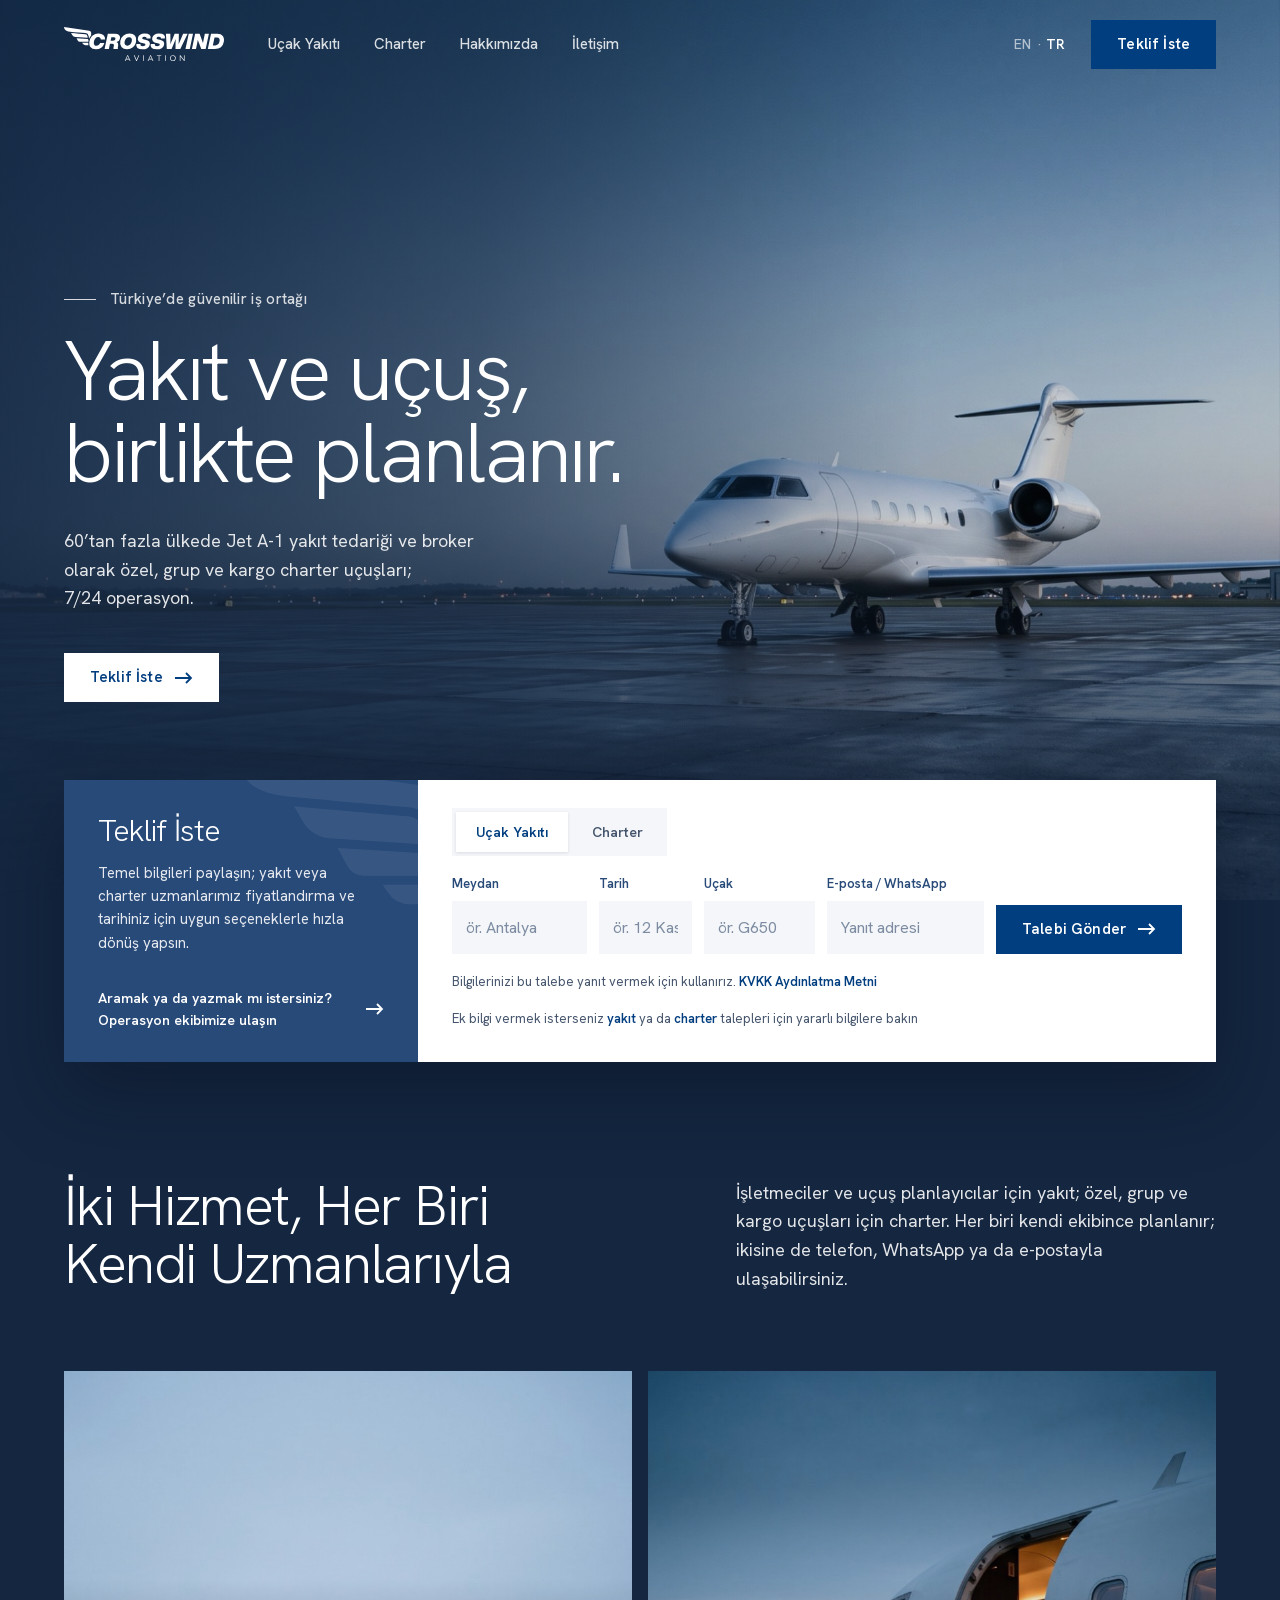
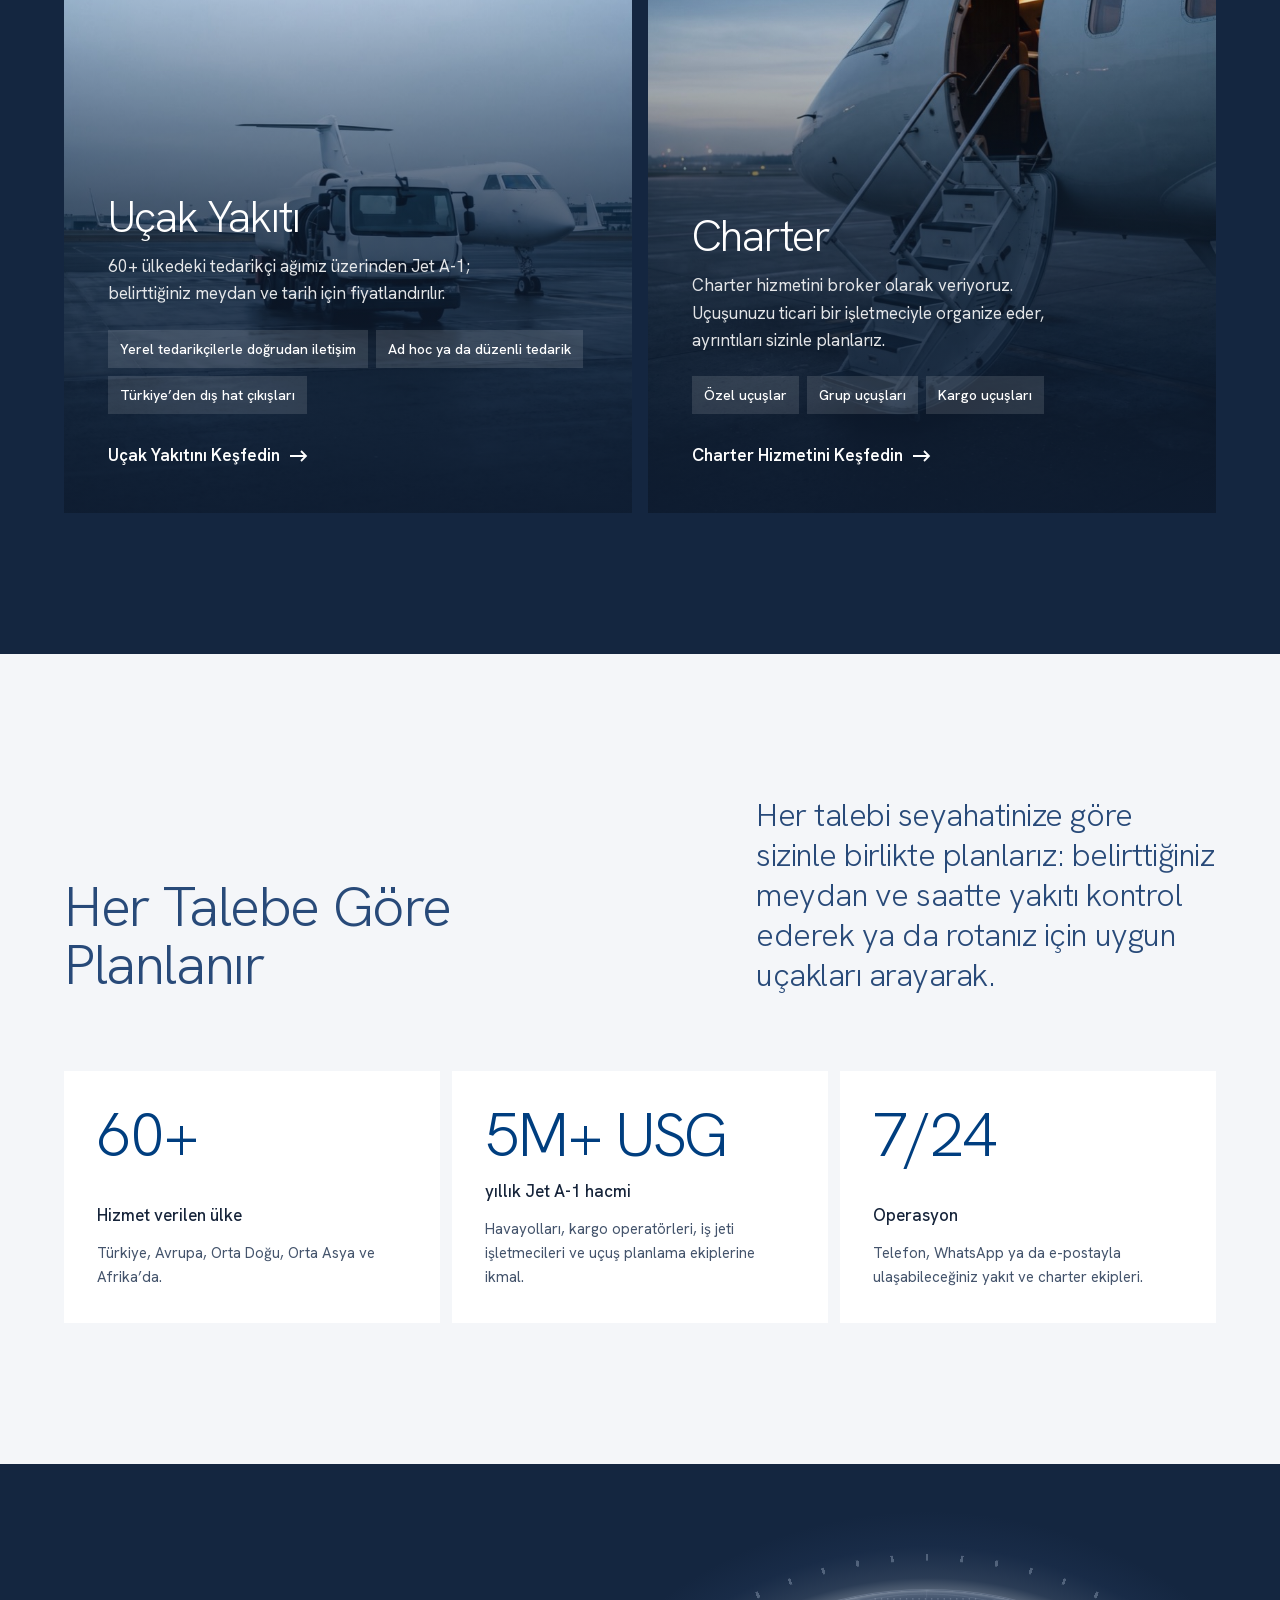
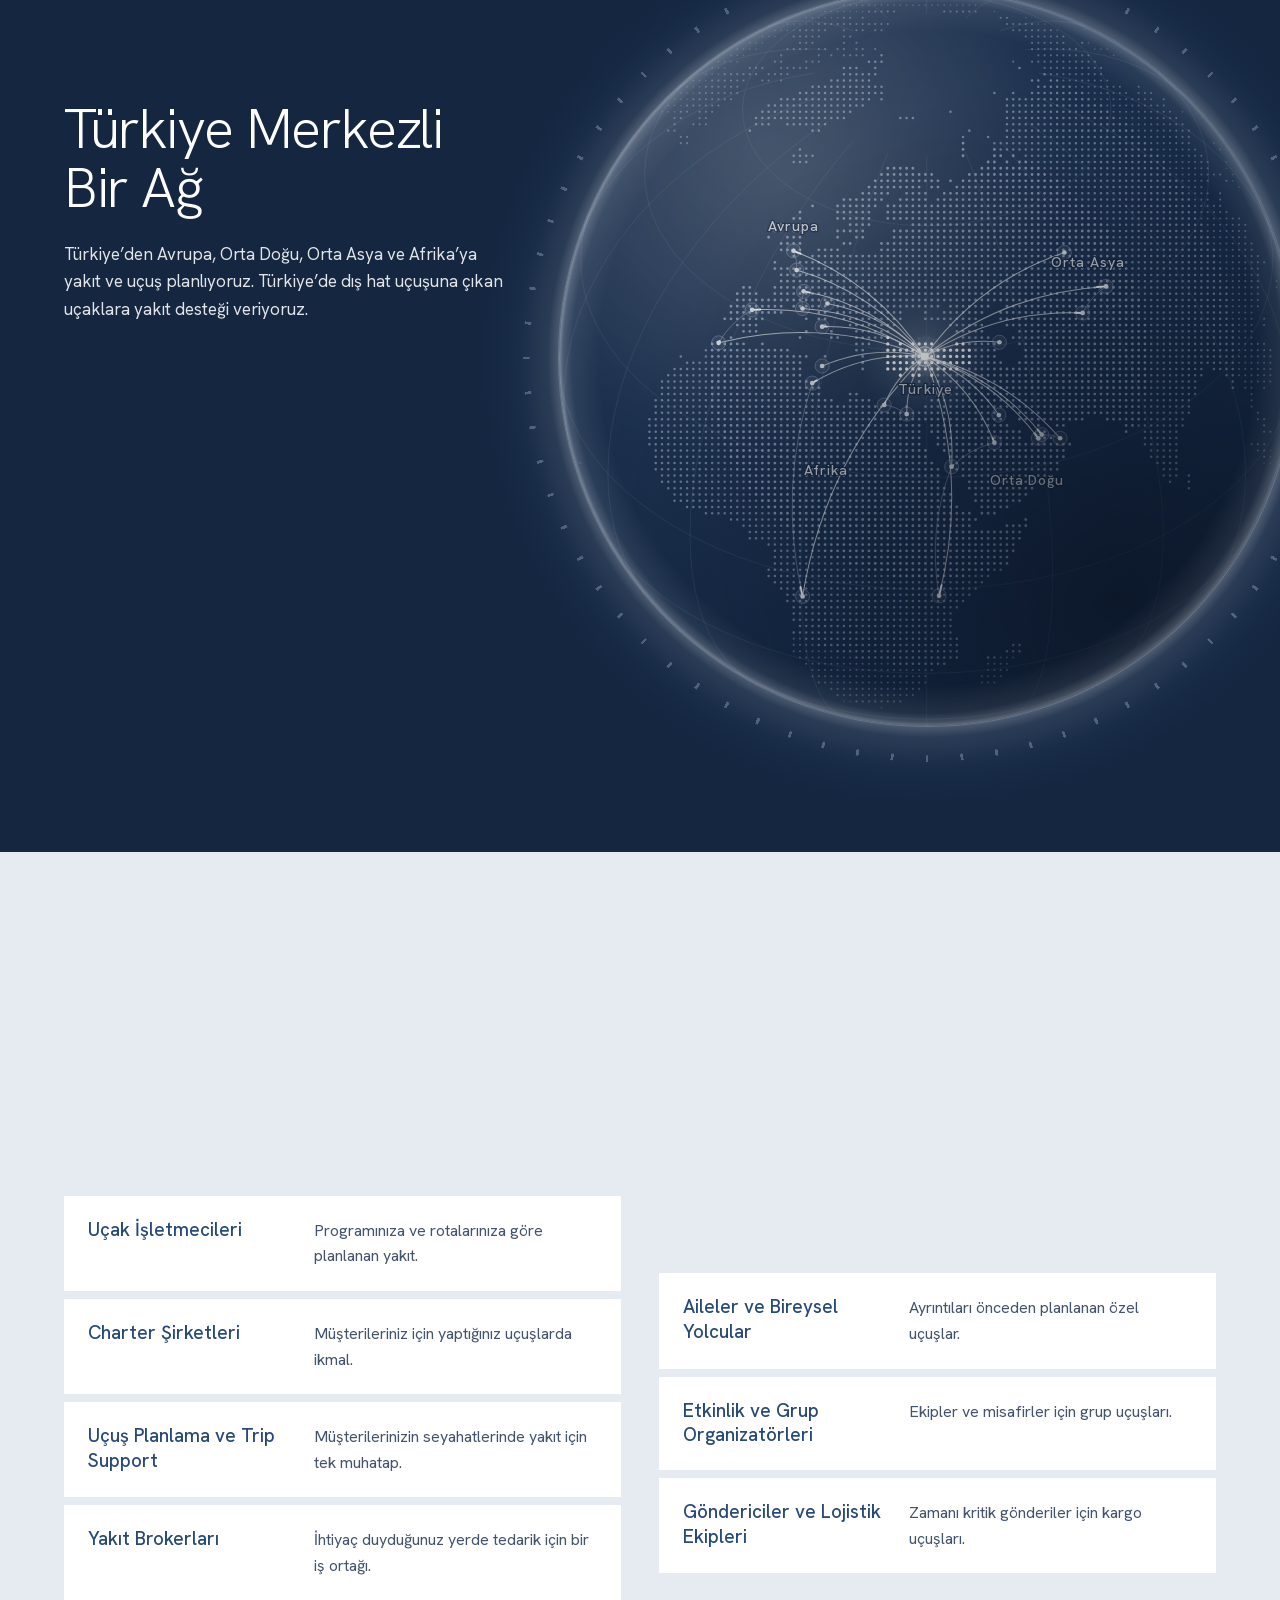
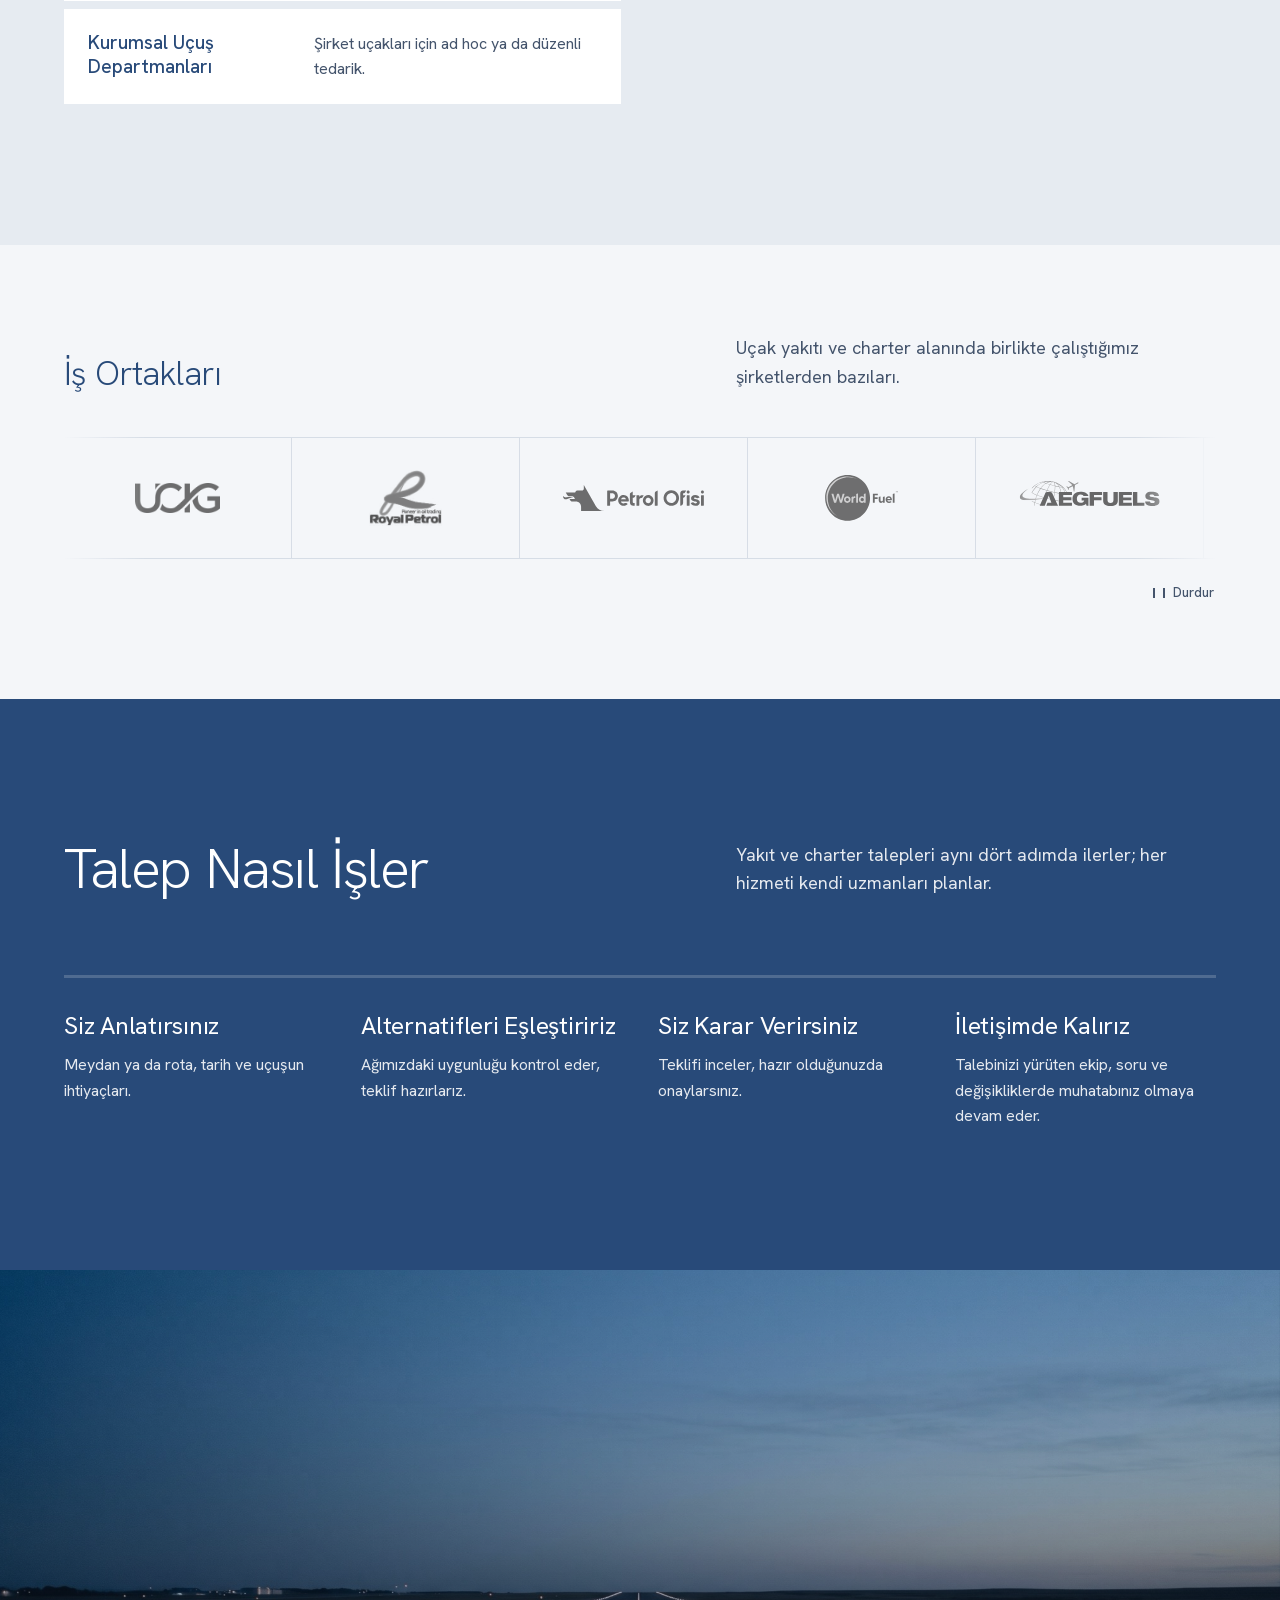
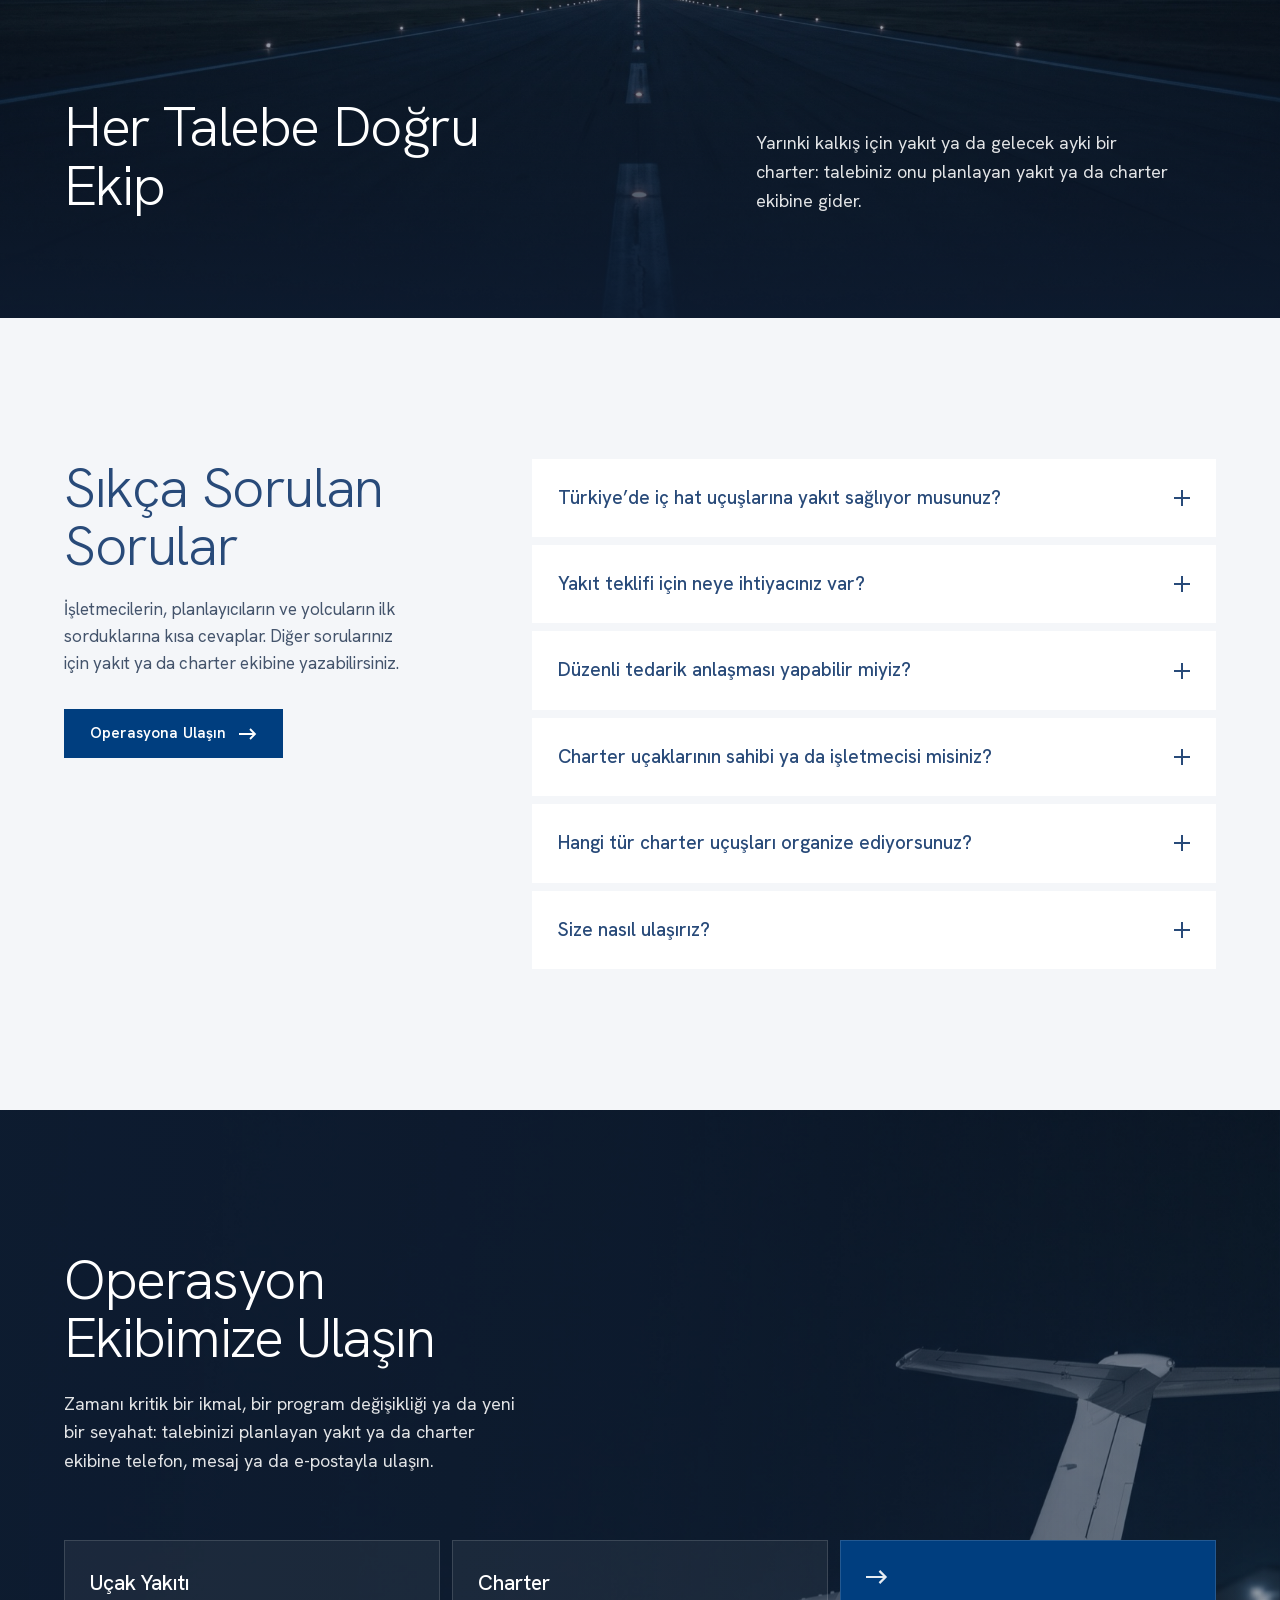
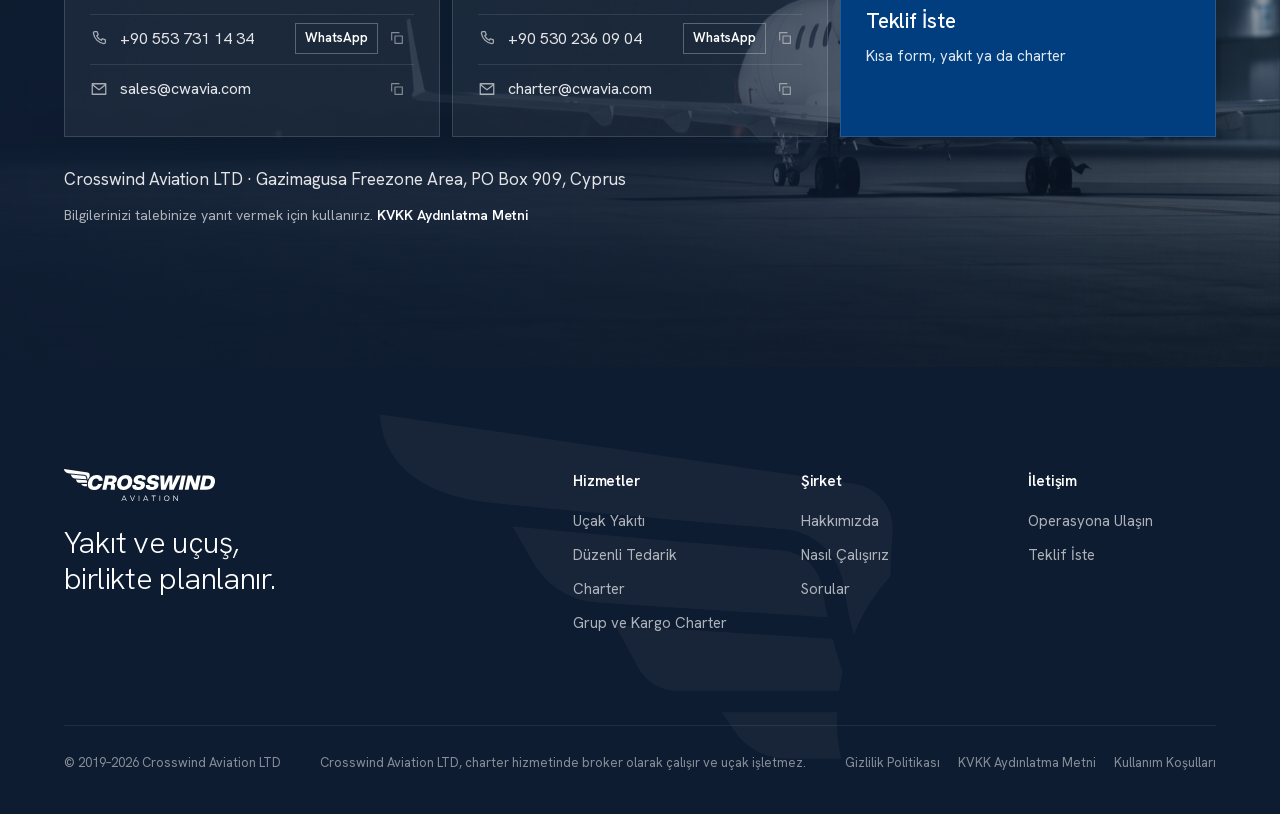
==== commit 8a4533dd: "TR: Business Partners bolumu" ====
--- a/tr/index.html
+++ b/tr/index.html
@@ -341,6 +341,30 @@
     </div>
   </section>
 
+  <section class="bolum z-beyaz partnerler" id="partnerler" data-yayin="kapali" aria-labelledby="partner-baslik">
+    <div class="wrap">
+      <div class="bas">
+        <h2 id="partner-baslik" class="yukari">İş Ortakları</h2>
+        <p class="yukari">Uçak yakıtı ve charter alanında birlikte çalıştığımız şirketlerden bazıları.</p>
+      </div>
+      <div class="partner-serit yukari" id="partner-serit">
+        <ul class="partner-akis" role="list" aria-labelledby="partner-baslik">
+          <li><img decoding="async" class="partner-logo koyu" src="../assets/partnerler/ucig.png" alt="UCIG DMCC" loading="lazy" style="--h:30px"></li>
+          <li><img decoding="async" class="partner-logo kompakt" src="../assets/partnerler/royal-petrol.png" alt="Royal Petrol" loading="lazy" style="--h:56px;--ton:.55"></li>
+          <li><img decoding="async" class="partner-logo" src="../assets/partnerler/petrol-ofisi.svg" alt="Petrol Ofisi" loading="lazy" style="--h:26px;--ton:1.3"></li>
+          <li><img decoding="async" class="partner-logo kompakt" src="../assets/partnerler/world-fuel.svg" alt="World Fuel" loading="lazy" style="--h:48px;--ton:.75"></li>
+          <li><img decoding="async" class="partner-logo" src="../assets/partnerler/aeg-fuels.svg" alt="AEG Fuels" loading="lazy" style="--h:26px;--ton:.85;--y:-4px"></li>
+          <li><img decoding="async" class="partner-logo koyu kompakt" src="../assets/partnerler/bonair.png" alt="Bonair" loading="lazy" style="--h:56px"></li>
+          <li><img decoding="async" class="partner-logo koyu" src="../assets/partnerler/fuelex.svg" alt="Fuelex" loading="lazy" style="--h:19px"></li>
+          <li><img decoding="async" class="partner-logo kompakt" src="../assets/partnerler/access.png" alt="Access Flight Support" loading="lazy" style="--h:52px;--ton:.55"></li>
+          <li><img decoding="async" class="partner-logo" src="../assets/partnerler/ponak.png" alt="PONAK" loading="lazy" style="--h:27px;--ton:.8"></li>
+          <li><img decoding="async" class="partner-logo kompakt" src="../assets/partnerler/essential-jet-solutions.png" alt="Essential Jet Solutions" loading="lazy" style="--h:50px;--ton:.45"></li>
+          <li><img decoding="async" class="partner-logo" src="../assets/partnerler/airx.svg" alt="AirX Charter" loading="lazy" style="--h:25px;--ton:1.4"></li>
+        </ul>
+      </div>
+      <button type="button" class="partner-dur" aria-controls="partner-serit" aria-pressed="false"><span>Durdur</span></button>
+    </div>
+  </section>
 
   <section class="bolum z-lacivert" id="planlama" aria-labelledby="planlama-baslik">
     <div class="wrap">
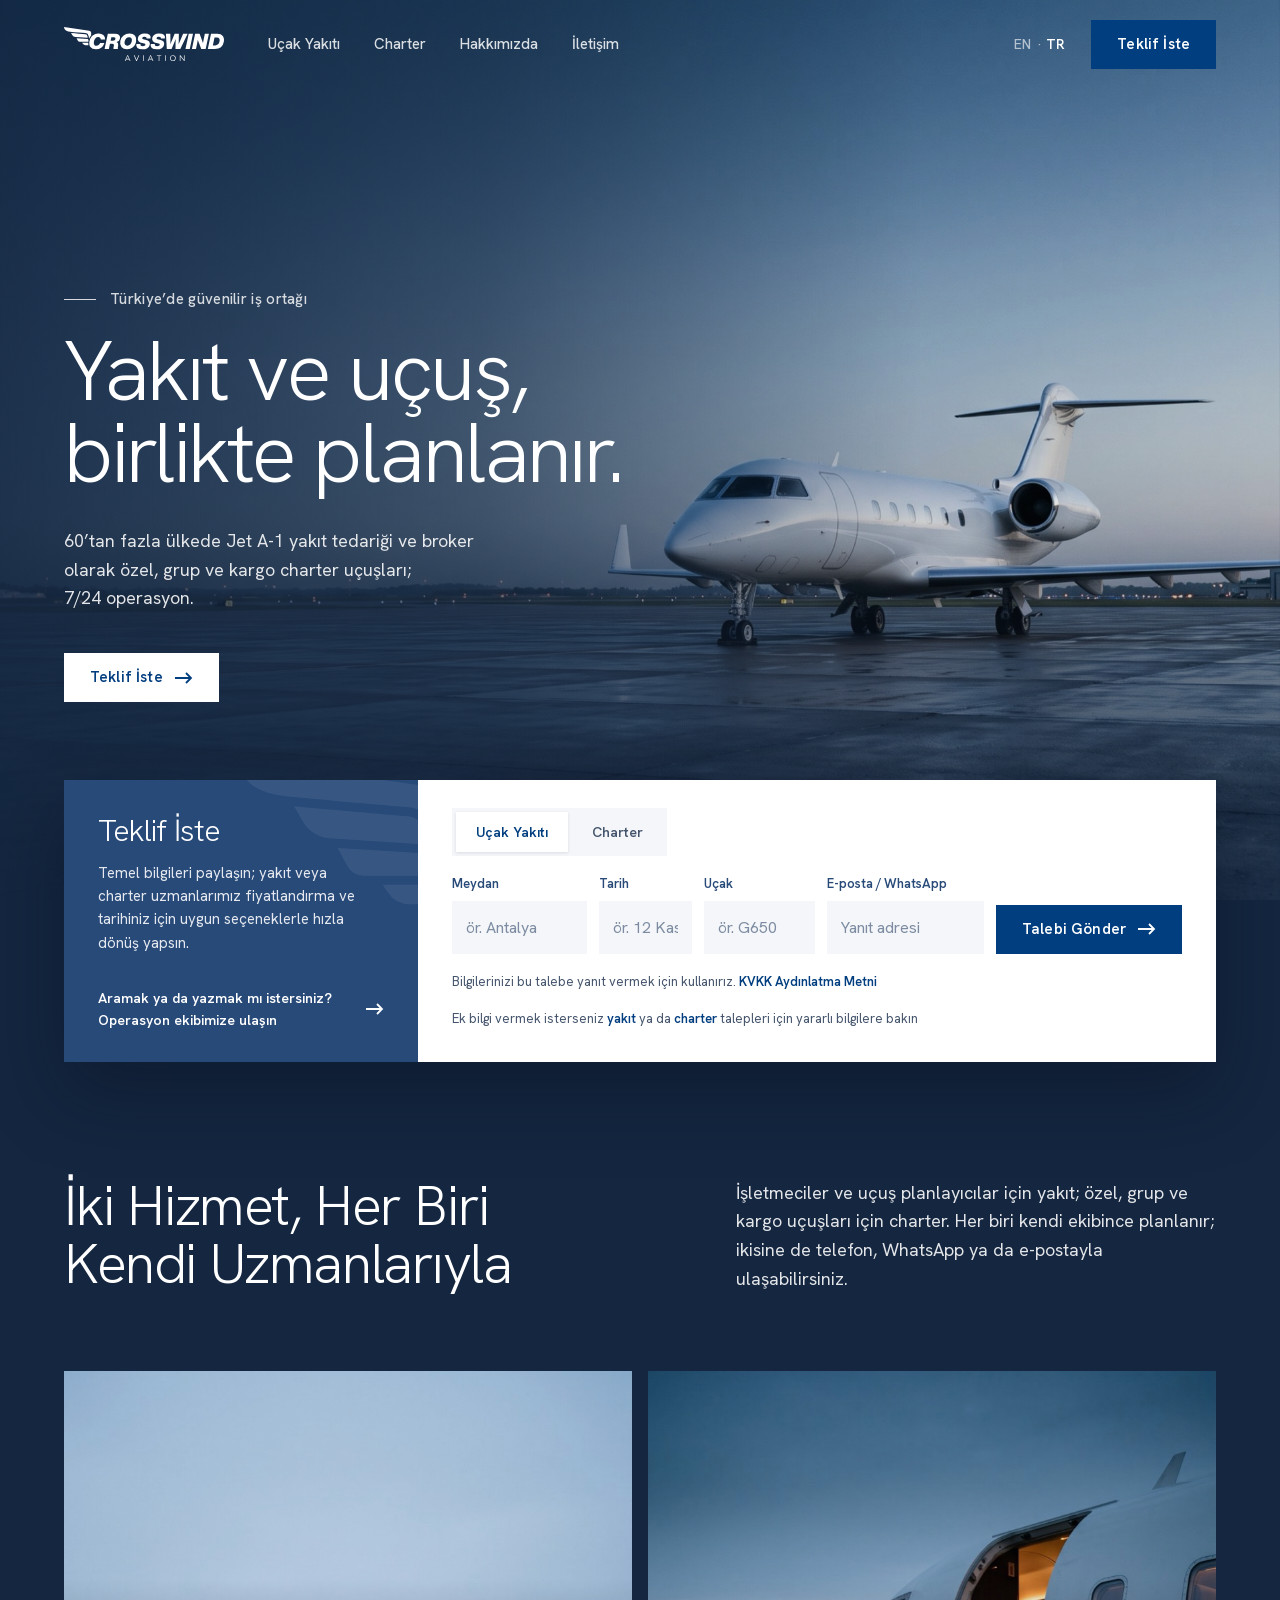
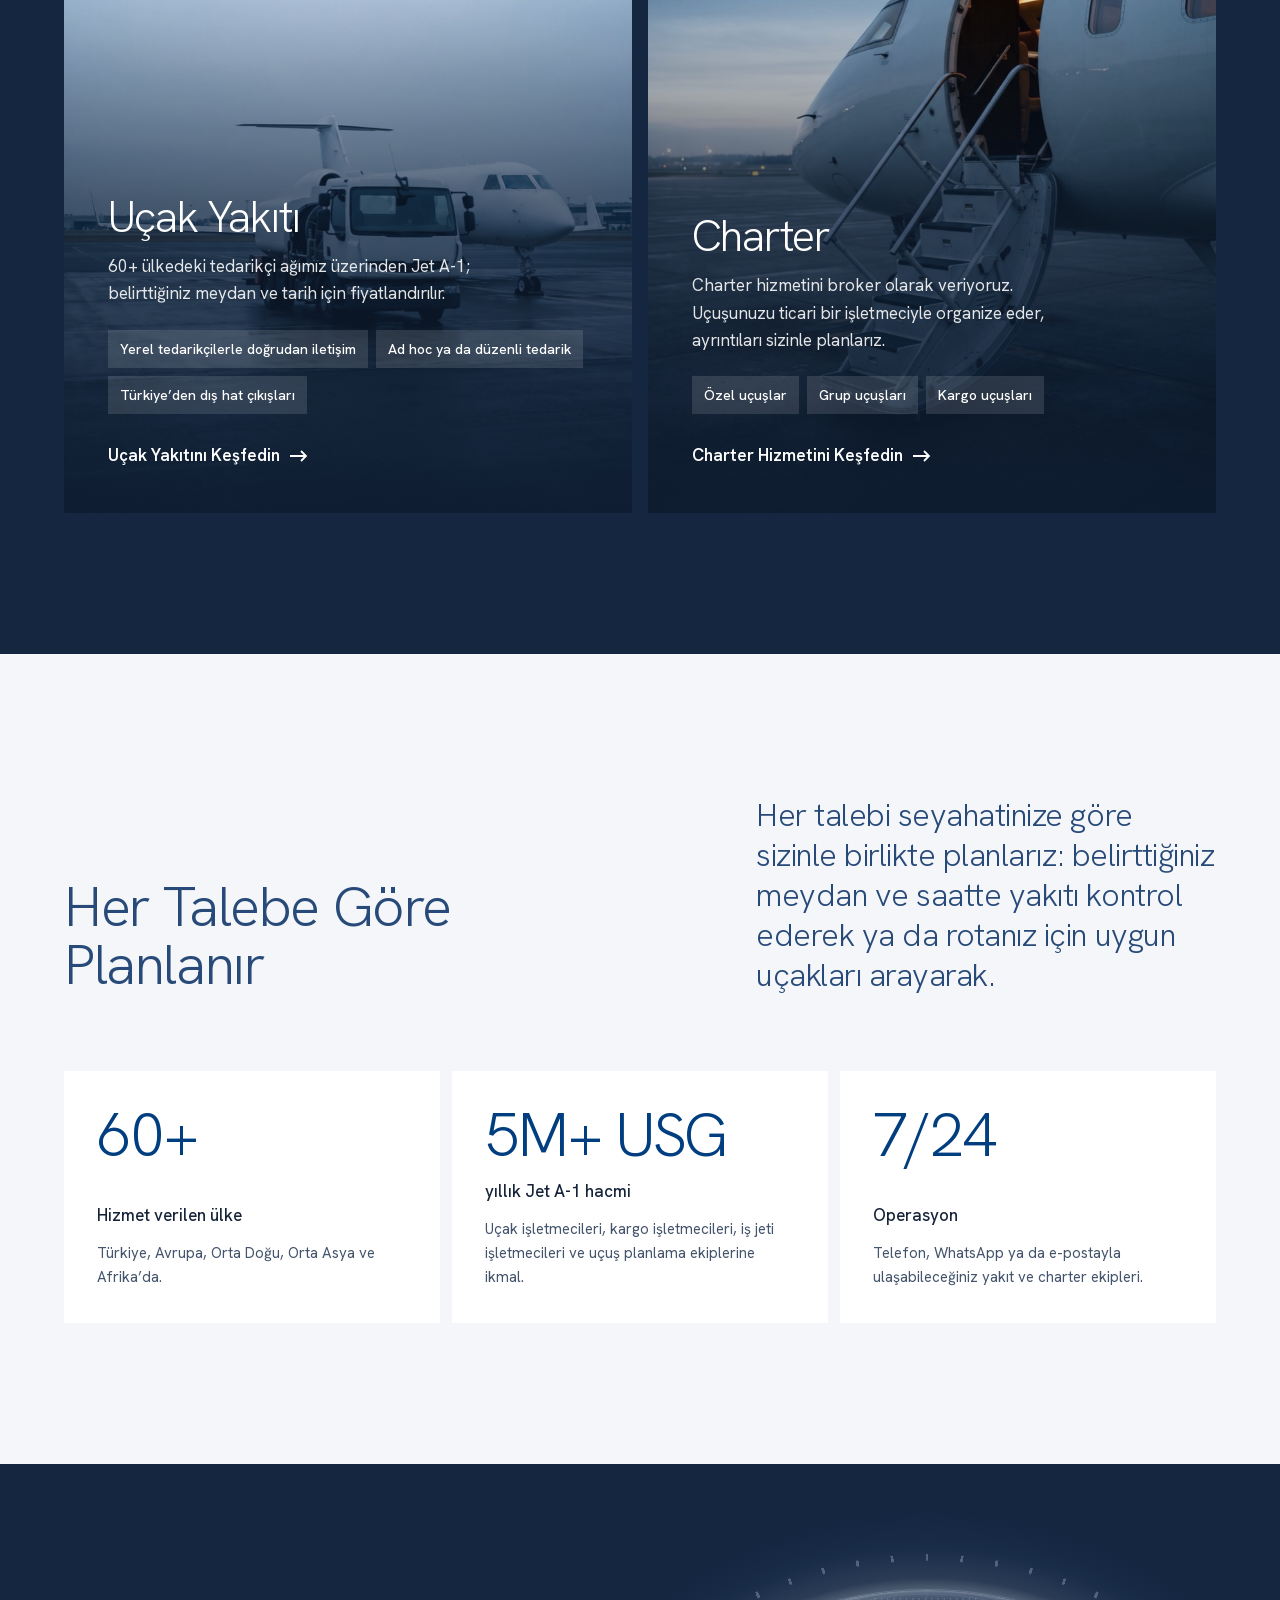
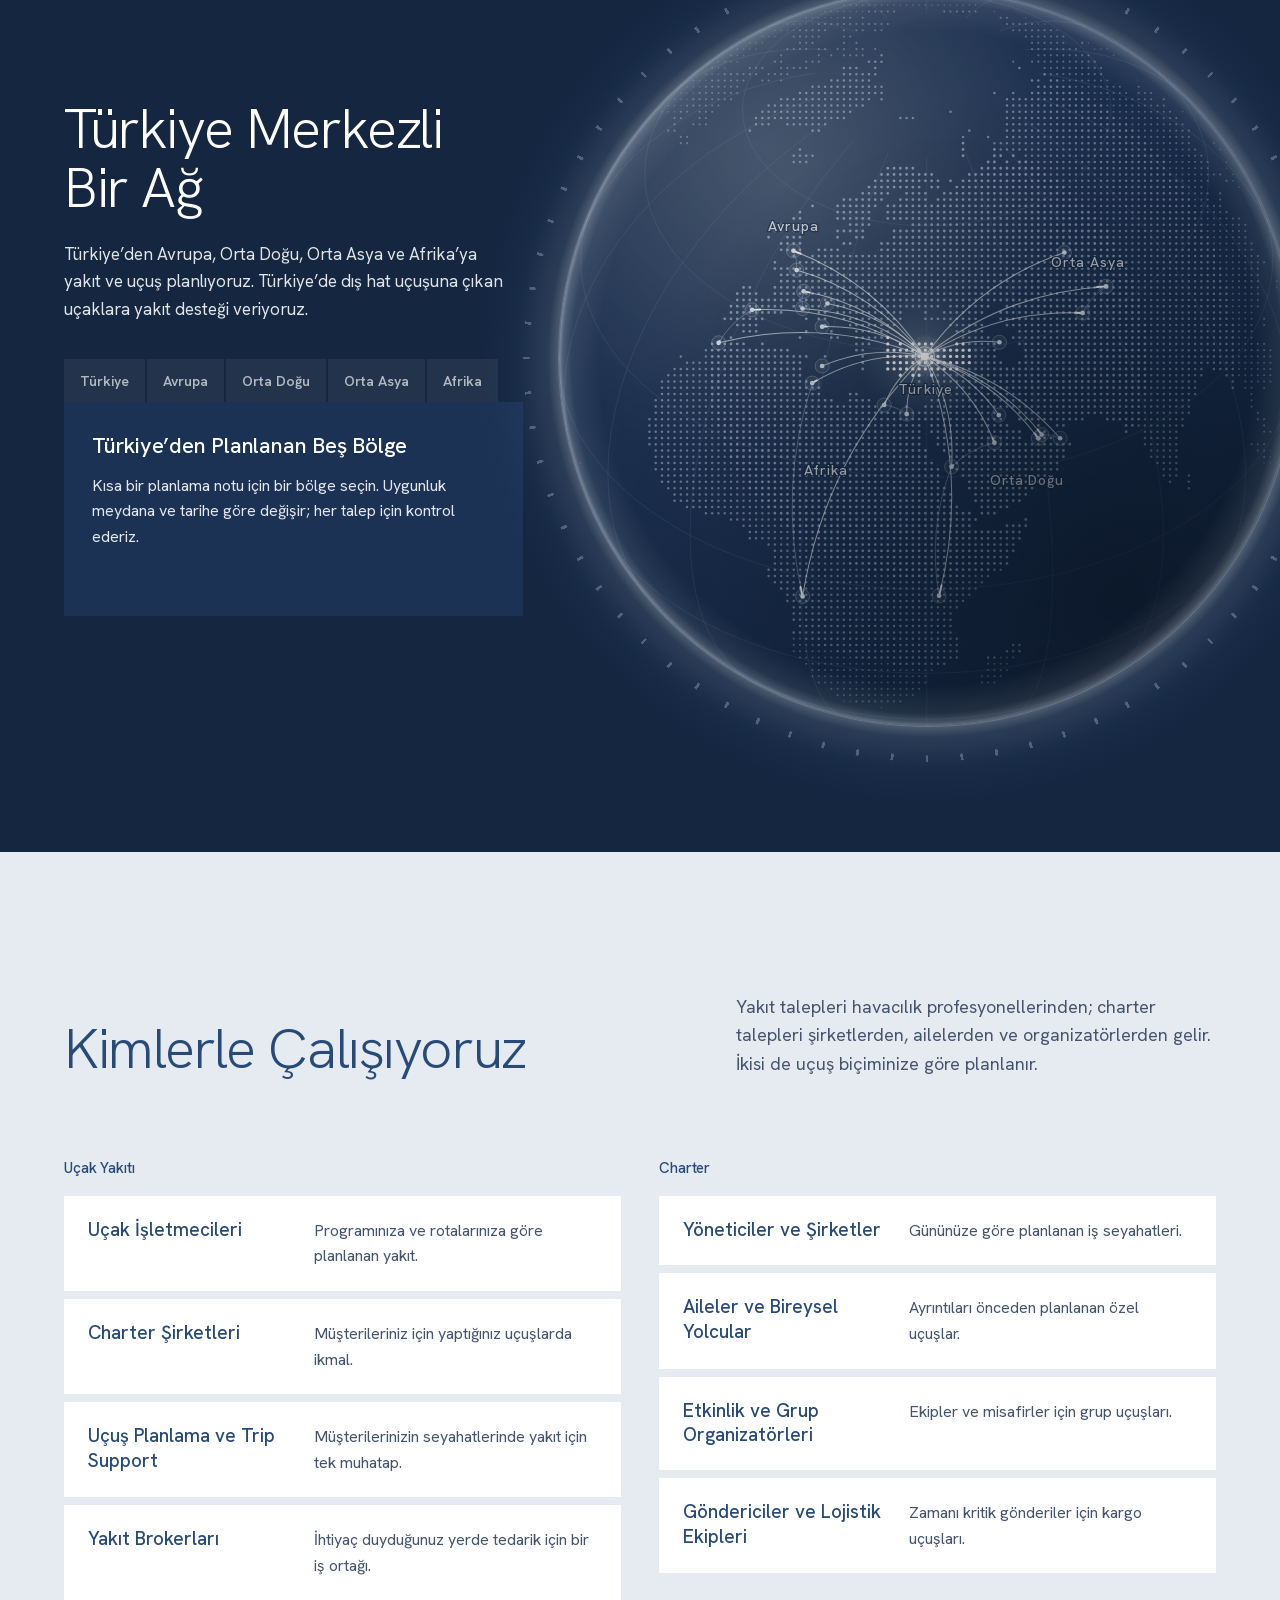
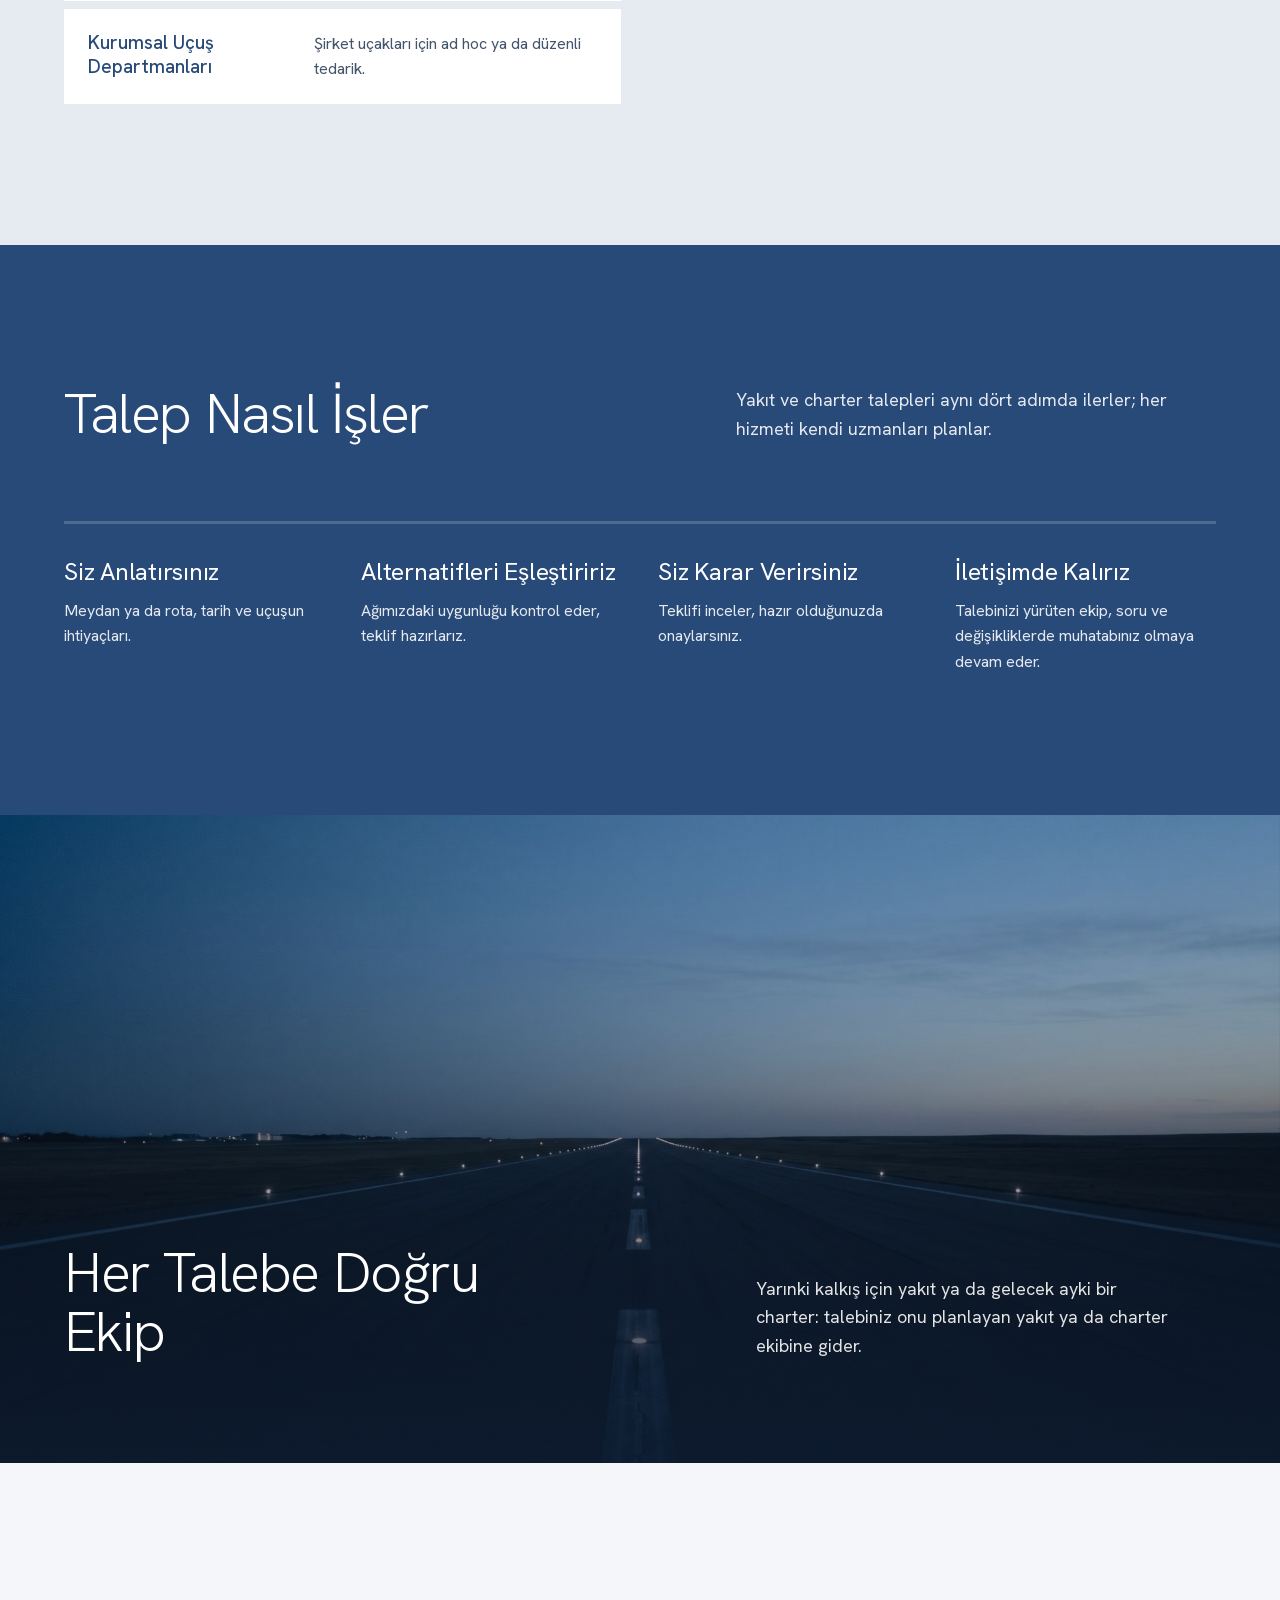
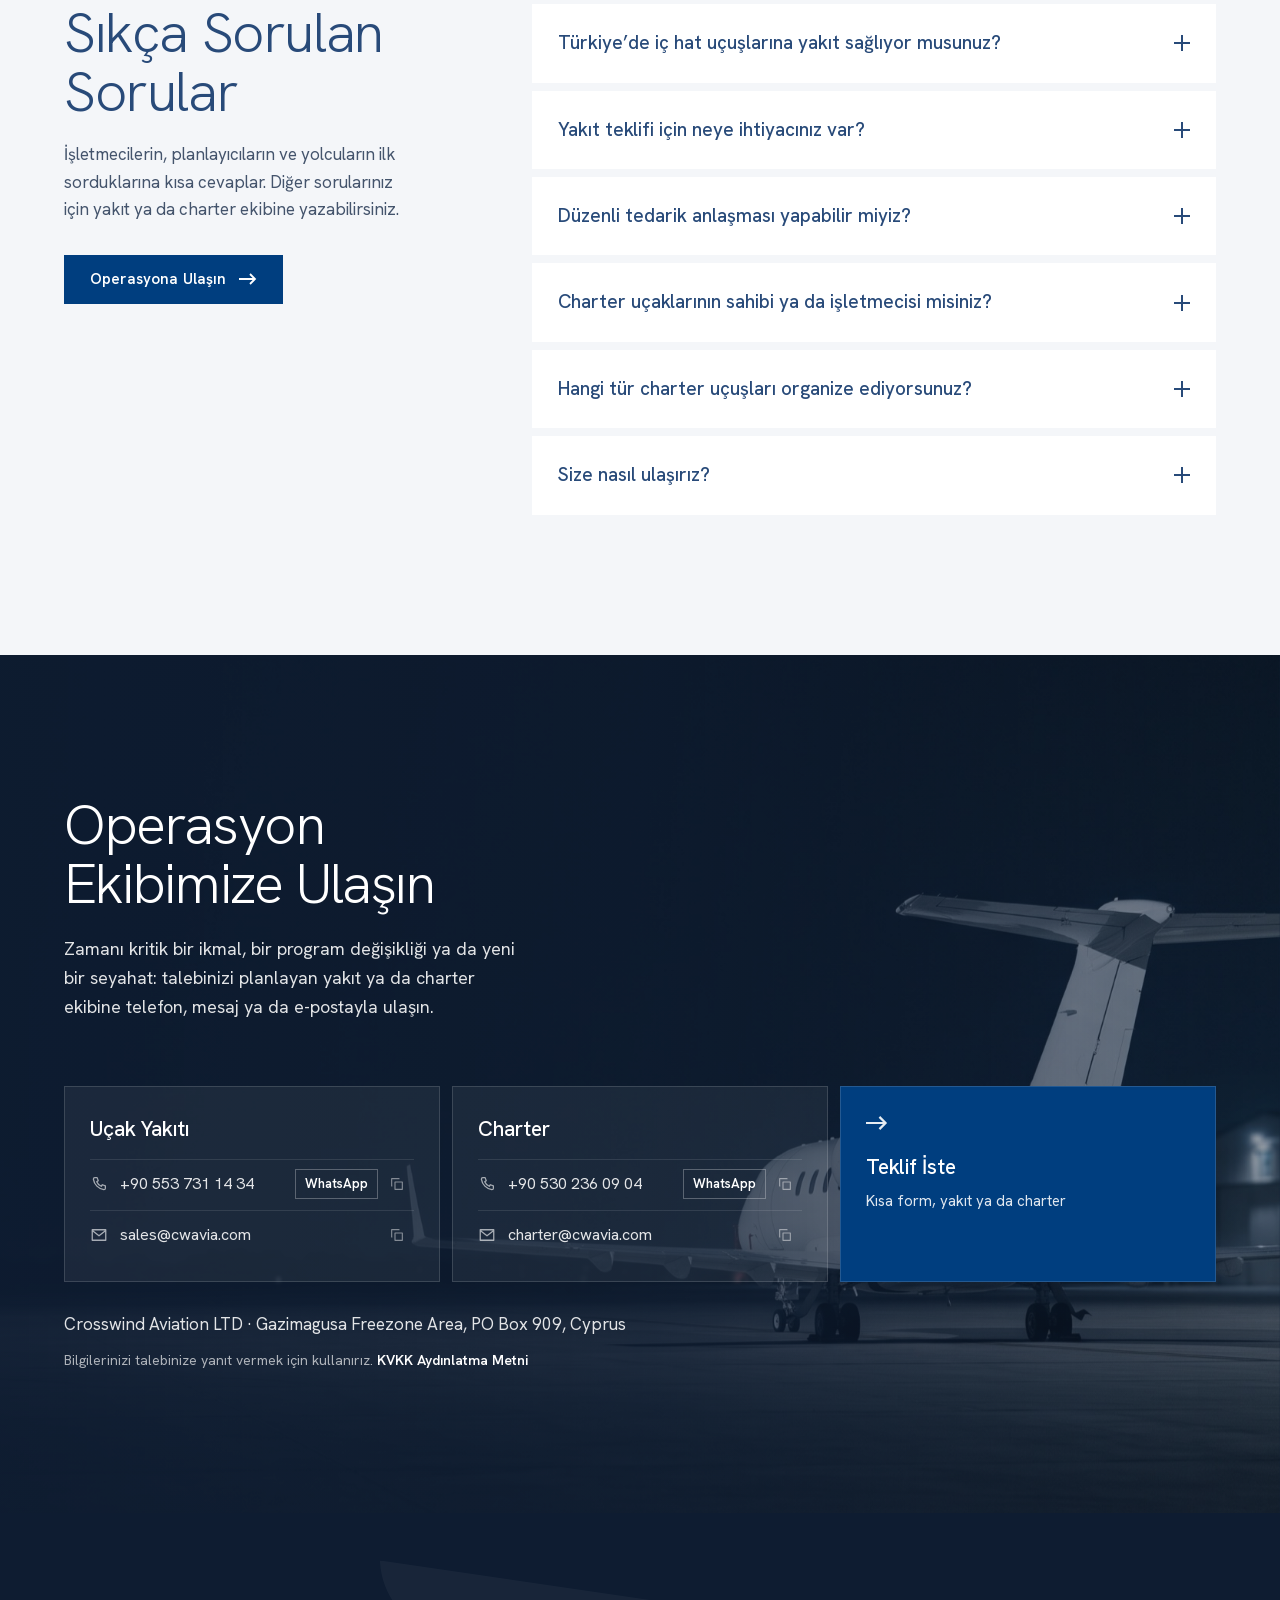
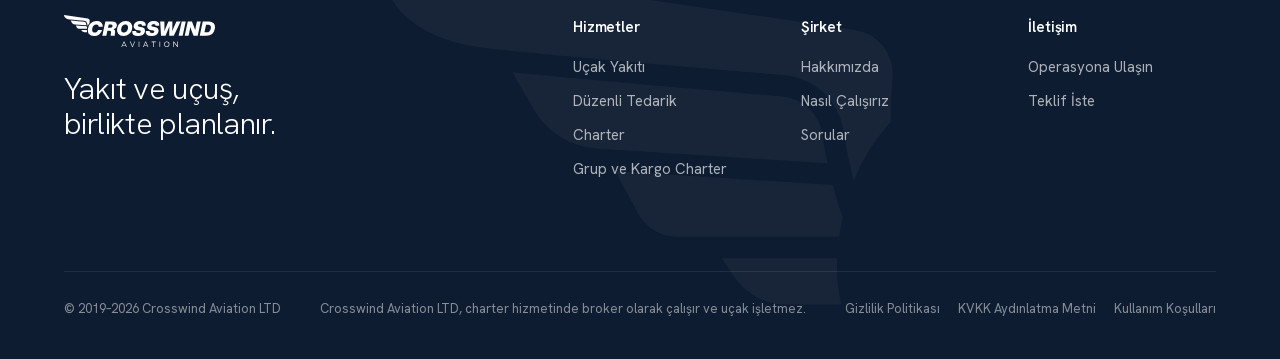
==== commit e1196cdc: "v8: TR sayfalar guncel" ====
--- a/tr/index.html
+++ b/tr/index.html
@@ -5,12 +5,12 @@
 <meta name="robots" content="noindex, nofollow">
 <meta name="viewport" content="width=device-width, initial-scale=1, viewport-fit=cover">
 <title>Crosswind Aviation · Uçak Yakıtı ve Charter</title>
-<meta name="description" content="60+ ülkede uçak yakıtı tedariği ve broker olarak organize edilen charter uçuşları. Operasyon 7/24 sürer.">
+<meta name="description" content="60+ ülkede, Türkiye’den Körfez’e uçak yakıtı tedariği ve broker olarak organize edilen charter uçuşları. Operasyon 7/24 sürer.">
 <meta name="theme-color" content="#142640">
 <meta property="og:type" content="website">
 <meta property="og:site_name" content="Crosswind Aviation">
 <meta property="og:title" content="Crosswind Aviation · Uçak Yakıtı ve Charter">
-<meta property="og:description" content="60+ ülkede uçak yakıtı tedariği ve broker olarak organize edilen charter uçuşları. Operasyon 7/24 sürer.">
+<meta property="og:description" content="60+ ülkede, Türkiye’den Körfez’e uçak yakıtı tedariği ve broker olarak organize edilen charter uçuşları. Operasyon 7/24 sürer.">
 <link rel="canonical" href="https://cwavia.com/tr/">
 <link rel="alternate" hreflang="en" href="https://cwavia.com/">
 <link rel="alternate" hreflang="tr" href="https://cwavia.com/tr/">
@@ -24,7 +24,7 @@
 <meta property="og:image:alt" content="Crosswind Aviation · Yakıt ve uçuş, birlikte planlanır.">
 <meta name="twitter:card" content="summary_large_image">
 <meta name="twitter:title" content="Crosswind Aviation · Uçak Yakıtı ve Charter">
-<meta name="twitter:description" content="60+ ülkede uçak yakıtı tedariği ve broker olarak organize edilen charter uçuşları. Operasyon 7/24 sürer.">
+<meta name="twitter:description" content="60+ ülkede, Türkiye’den Körfez’e uçak yakıtı tedariği ve broker olarak organize edilen charter uçuşları. Operasyon 7/24 sürer.">
 <meta name="twitter:image" content="https://cwavia.com/assets/og-image-tr.jpg">
 <link rel="icon" href="../assets/favicon.svg" type="image/svg+xml">
 <link rel="icon" href="../assets/favicon-32.png" type="image/png" sizes="32x32">
@@ -35,7 +35,7 @@
 <link rel="preload" as="image" href="../assets/hero-mobil.jpg" media="(max-width: 760px)">
 <link rel="stylesheet" href="../assets/site.css">
 <script type="application/ld+json" data-uretim>{"@context":"https://schema.org","@type":"Organization","name":"Crosswind Aviation","legalName":"Crosswind Aviation LTD","url":"https://cwavia.com/","logo":"https://cwavia.com/assets/apple-touch-icon.png","address":{"@type":"PostalAddress","streetAddress":"Gazimagusa Freezone Area","postOfficeBoxNumber":"PO Box 909","addressCountry":"Cyprus"},"contactPoint":[{"@type":"ContactPoint","contactType":"Aviation fuel","telephone":"+905537311434","email":"sales@cwavia.com","availableLanguage":["en","tr"]},{"@type":"ContactPoint","contactType":"Charter","telephone":"+905302360904","email":"charter@cwavia.com","availableLanguage":["en","tr"]}]}</script>
-<script type="application/ld+json" data-uretim>{"@context":"https://schema.org","@type":"FAQPage","mainEntity":[{"@type":"Question","name":"Türkiye’de iç hat uçuşlarına yakıt sağlıyor musunuz?","acceptedAnswer":{"@type":"Answer","text":"Türkiye’de dış hat uçuşuna çıkan uçaklara yakıt desteği veriyoruz. Avrupa, Orta Doğu, Orta Asya ve Afrika’da ise genel olarak hem iç hat hem dış hat uçuşlarına destek verebiliyoruz."}},{"@type":"Question","name":"Yakıt teklifi için neye ihtiyacınız var?","acceptedAnswer":{"@type":"Answer","text":"Meydan, tarih, uçak ve size nereden ulaşabileceğimiz. Elinizdeyse uçuş türü, ETA, tahmini ikmal miktarı ve yer hizmetleri acentesi daha hızlı dönmemize yardımcı olur."}},{"@type":"Question","name":"Düzenli tedarik anlaşması yapabilir miyiz?","acceptedAnswer":{"@type":"Answer","text":"Evet. Aynı meydanları sık kullanıyorsanız programınıza göre düzenli bir tedarik anlaşması kurabiliriz. Sabit bir uçuş programı şart değil; ad hoc talepleri de aynı memnuniyetle karşılarız."}},{"@type":"Question","name":"Charter uçaklarının sahibi ya da işletmecisi misiniz?","acceptedAnswer":{"@type":"Answer","text":"Hayır. Charter hizmetini broker olarak veriyoruz. Charter uçuşları, uçuşun gerektirdiği hava işletme sertifikasına (AOC) sahip ticari işletmeciler tarafından gerçekleştirilir; uçuşunuzu bunlardan biriyle organize ederiz."}},{"@type":"Question","name":"Hangi tür charter uçuşları organize ediyorsunuz?","acceptedAnswer":{"@type":"Answer","text":"İş ve aile seyahatleri için özel uçuşlar, ekipler ve etkinlikler için grup uçuşları, zamanı kritik gönderiler için kargo uçuşları."}},{"@type":"Question","name":"Size nasıl ulaşırız?","acceptedAnswer":{"@type":"Answer","text":"Telefon, WhatsApp ya da e-postayla; bilgiler İletişim bölümünde. Yakıt ve charter ekipleri ayrıdır ve talebiniz onu planlayan ekibe gider. Operasyon 7/24 sürer."}}]}</script>
+<script type="application/ld+json" data-uretim>{"@context":"https://schema.org","@type":"FAQPage","mainEntity":[{"@type":"Question","name":"Türkiye’de iç hat uçuşlarına yakıt sağlıyor musunuz?","acceptedAnswer":{"@type":"Answer","text":"Türkiye’de dış hat uçuşuna çıkan uçaklara yakıt desteği veriyoruz. Avrupa, Orta Doğu, Orta Asya ve Afrika’da ise genel olarak hem iç hat hem dış hat uçuşlarına destek verebiliyoruz."}},{"@type":"Question","name":"Yakıt teklifi için neye ihtiyacınız var?","acceptedAnswer":{"@type":"Answer","text":"Meydan, tarih, uçak ve size nereden ulaşabileceğimiz. Elinizdeyse uçuş türü, uçuş takvimi, tahmini ikmal miktarı ve yer hizmetleri acentesi daha hızlı dönmemize yardımcı olur."}},{"@type":"Question","name":"Düzenli tedarik anlaşması yapabilir miyiz?","acceptedAnswer":{"@type":"Answer","text":"Evet. Aynı meydanları sık kullanıyorsanız programınıza göre düzenli bir tedarik anlaşması kurabiliriz. Sabit bir uçuş programı şart değil; ad hoc talepleri de aynı memnuniyetle karşılarız."}},{"@type":"Question","name":"Charter uçaklarının sahibi ya da işletmecisi misiniz?","acceptedAnswer":{"@type":"Answer","text":"Hayır. Charter hizmetini broker olarak veriyoruz. Charter uçuşları, uçuşun gerektirdiği hava işletme sertifikasına (AOC) sahip ticari işletmeciler tarafından gerçekleştirilir; uçuşunuzu bunlardan biriyle organize ederiz."}},{"@type":"Question","name":"Hangi tür charter uçuşları organize ediyorsunuz?","acceptedAnswer":{"@type":"Answer","text":"İş ve aile seyahatleri için özel uçuşlar, ekipler ve etkinlikler için grup uçuşları, zamanı kritik gönderiler için kargo uçuşları."}},{"@type":"Question","name":"Size nasıl ulaşırız?","acceptedAnswer":{"@type":"Answer","text":"Telefon, WhatsApp ya da e-postayla; bilgiler İletişim bölümünde. Yakıt ve charter ekipleri ayrıdır ve talebiniz onu planlayan ekibe gider. Operasyon 7/24 sürer."}}]}</script>
 </head>
 <body>
 <a class="atla" href="#icerik">İçeriğe geç</a>
@@ -163,7 +163,7 @@
       </div>
       <div class="rakam-satiri">
         <div class="yukari"><b class="tabular" data-say="60">60+</b><span>Hizmet verilen ülke</span><small>Türkiye, Avrupa, Orta Doğu, Orta Asya ve Afrika’da.</small></div>
-        <div class="yukari"><b class="tabular" data-say="5" data-son="M+ USG">5M+ USG</b><span>yıllık <span class="bitisik">Jet A-1</span> hacmi</span><small>Havayolları, kargo operatörleri, iş jeti işletmecileri ve uçuş planlama ekiplerine ikmal.</small></div>
+        <div class="yukari"><b class="tabular" data-say="5" data-son="M+ USG">5M+ USG</b><span>yıllık <span class="bitisik">Jet A-1</span> hacmi</span><small>Uçak işletmecileri, kargo işletmecileri, iş jeti işletmecileri ve uçuş planlama ekiplerine ikmal.</small></div>
         <div class="yukari"><b class="tabular" data-say="24" data-on="7/" data-son="">7/24</b><span>Operasyon</span><small>Telefon, WhatsApp ya da e-postayla ulaşabileceğiniz yakıt ve charter ekipleri.</small></div>
       </div>
     </div>
@@ -183,11 +183,11 @@
         </div>
         <div class="bolge-panel yukari" id="bolge-panel" aria-live="polite">
           <div data-icerik="hepsi"><h3>Türkiye’den Planlanan Beş Bölge</h3><p>Kısa bir planlama notu için bir bölge seçin. Uygunluk meydana ve tarihe göre değişir; her talep için kontrol ederiz.</p></div>
-          <div data-icerik="tr" hidden><h3>Türkiye</h3><p>Avrupa, Körfez ve Orta Asya koridorlarının kesişim noktasındaki ana merkezimiz. Dış hat çıkışlı uçuşlarda Türkiye’nin ana hub ve kıyı meydanlarında yerel tedarikçilerle doğrudan saha koordinasyonu.</p><small><b>Operasyonel odak:</b> İstanbul, Ankara ve Trabzon ana merkezleri ile yaz sezonunda yoğunlaşan Antalya, Bodrum ve Dalaman hatları.</small><div class="icao-cipler" role="group" aria-label="Meydanlar"><button type="button" data-icao="LTBA">LTBA</button><button type="button" data-icao="LTFM">LTFM</button><button type="button" data-icao="LTAI">LTAI</button><button type="button" data-icao="LTCG">LTCG</button><button type="button" data-icao="LTFE">LTFE</button><button type="button" data-icao="LTAC">LTAC</button><button type="button" data-icao="LTBS">LTBS</button><button type="button" data-icao="LTBU">LTBU</button><button type="button" data-icao="LTFJ">LTFJ</button></div></div>
-          <div data-icerik="eu" hidden><h3>Avrupa</h3><p>Birleşik Krallık, Batı Avrupa ve Akdeniz’deki iş havacılığı ve ticari merkezlerde yıl boyu ikmal; yoğun sezonlarda birden fazla tedarikçi seçeneği.</p><small><b>Operasyonel odak:</b> slot kontrollü meydanlar, yazın Akdeniz ve ada trafiği, kışın Alp rotaları.</small><div class="icao-cipler" role="group" aria-label="Meydanlar"><button type="button" data-icao="EGLF">EGLF</button><button type="button" data-icao="EGGW">EGGW</button><button type="button" data-icao="LFPB">LFPB</button><button type="button" data-icao="LSGG">LSGG</button><button type="button" data-icao="LFMN">LFMN</button><button type="button" data-icao="LEMD">LEMD</button><button type="button" data-icao="LIRA">LIRA</button><button type="button" data-icao="LIPZ">LIPZ</button><button type="button" data-icao="LMML">LMML</button></div></div>
-          <div data-icerik="me" hidden><h3>Orta Doğu</h3><p>Avrupa, Asya ve Afrika’yı bağlayan Körfez ve Kızıldeniz merkezlerinde hem iş jetleri hem de geniş gövde ve kargo operasyonları için yüksek hacimli Jet A-1 tedariği.</p><small><b>Operasyonel odak:</b> 7/24 hızlı turnaround, teknik duruş (tech-stop) ikmalleri ve yoğun kış sezonu.</small><div class="icao-cipler" role="group" aria-label="Meydanlar"><button type="button" data-icao="OMDW">OMDW</button><button type="button" data-icao="OOMS">OOMS</button><button type="button" data-icao="OERK">OERK</button><button type="button" data-icao="OEJN">OEJN</button><button type="button" data-icao="OMAD">OMAD</button><button type="button" data-icao="OKKK">OKKK</button></div></div>
+          <div data-icerik="tr" hidden><h3>Türkiye</h3><p>Avrupa, Körfez ve Orta Asya koridorlarının kesişim noktasındaki ana merkezimiz. Dış hat çıkışlı uçuşlarda Türkiye’nin ana hub ve kıyı meydanlarında yerel tedarikçilerle doğrudan saha koordinasyonu.</p><small><b>Operasyonel odak:</b> İstanbul ve Ankara, Karadeniz kıyısı ve yazın Antalya, Bodrum ve Dalaman kıyı meydanları.</small><div class="icao-cipler" role="group" aria-label="Meydanlar"><button type="button" data-icao="LTBA">LTBA</button><button type="button" data-icao="LTFM">LTFM</button><button type="button" data-icao="LTAI">LTAI</button><button type="button" data-icao="LTCG">LTCG</button><button type="button" data-icao="LTFE">LTFE</button><button type="button" data-icao="LTAC">LTAC</button><button type="button" data-icao="LTBS">LTBS</button><button type="button" data-icao="LTBU">LTBU</button><button type="button" data-icao="LTFJ">LTFJ</button></div></div>
+          <div data-icerik="eu" hidden><h3>Avrupa</h3><p>Birleşik Krallık, Batı Avrupa ve Akdeniz’deki iş havacılığı ve ticari merkezlerde yıl boyu ikmal; yoğun sezonda birçok meydanda birden fazla tedarikçi.</p><small><b>Operasyonel odak:</b> slot kontrollü meydanlar, yazın Akdeniz ve ada trafiği, kışın Alp rotaları.</small><div class="icao-cipler" role="group" aria-label="Meydanlar"><button type="button" data-icao="EGLF">EGLF</button><button type="button" data-icao="EGGW">EGGW</button><button type="button" data-icao="LFPB">LFPB</button><button type="button" data-icao="LSGG">LSGG</button><button type="button" data-icao="LFMN">LFMN</button><button type="button" data-icao="LEMD">LEMD</button><button type="button" data-icao="LIRA">LIRA</button><button type="button" data-icao="LIPZ">LIPZ</button><button type="button" data-icao="LMML">LMML</button></div></div>
+          <div data-icerik="me" hidden><h3>Orta Doğu</h3><p>Avrupa, Asya ve Afrika’yı bağlayan Körfez ve Kızıldeniz merkezlerinde hem iş jetleri hem de geniş gövde ve kargo operasyonları için Jet A-1 tedariği.</p><small><b>Operasyonel odak:</b> 7/24 turnaround desteği, teknik duruş (tech-stop) ikmalleri ve yoğun kış sezonu.</small><div class="icao-cipler" role="group" aria-label="Meydanlar"><button type="button" data-icao="OMDW">OMDW</button><button type="button" data-icao="OOMS">OOMS</button><button type="button" data-icao="OERK">OERK</button><button type="button" data-icao="OEJN">OEJN</button><button type="button" data-icao="OMAD">OMAD</button><button type="button" data-icao="OKKK">OKKK</button></div></div>
           <div data-icerik="ca" hidden><h3>Orta Asya</h3><p>Avrupa ile Doğu Asya’yı birbirine bağlayan Hazar ve Orta Asya koridorunda; Kazakistan, Özbekistan ve Azerbaycan merkezli stratejik teknik duruş (tech-stop) ve varış meydanları.</p><small><b>Operasyonel odak:</b> uzun bacaklı uçuşlarda yakıt planlaması, kargo ikmalleri ve yerel saha koordinasyonu.</small><div class="icao-cipler" role="group" aria-label="Meydanlar"><button type="button" data-icao="UAAA">UAAA</button><button type="button" data-icao="UACC">UACC</button><button type="button" data-icao="UTTT">UTTT</button><button type="button" data-icao="UBBB">UBBB</button></div></div>
-          <div data-icerik="af" hidden><h3>Afrika</h3><p>Libya, Mısır ve Fas gibi Akdeniz giriş kapılarından Sahra Altı ticaret merkezlerine uzanan Kuzey, Batı, Doğu ve Orta Afrika meydanlarında güvenilir ikmal ağı.</p><small><b>Operasyonel odak:</b> uzun menzilli bacaklarda önceden teyitli yakıt planlaması ve alternatif tedarikçi desteği.</small><div class="icao-cipler" role="group" aria-label="Meydanlar"><button type="button" data-icao="HLLM">HLLM</button><button type="button" data-icao="HECA">HECA</button><button type="button" data-icao="HEMM">HEMM</button><button type="button" data-icao="GMMN">GMMN</button><button type="button" data-icao="HKJK">HKJK</button><button type="button" data-icao="FCBB">FCBB</button></div></div>
+          <div data-icerik="af" hidden><h3>Afrika</h3><p>Libya, Mısır ve Fas gibi Akdeniz giriş kapılarından Sahra Altı ticaret merkezlerine uzanan Kuzey, Batı, Doğu ve Orta Afrika meydanlarında ikmal.</p><small><b>Operasyonel odak:</b> uzun menzilli bacaklarda önceden teyitli yakıt planlaması ve uygun olduğunda alternatif tedarikçiler.</small><div class="icao-cipler" role="group" aria-label="Meydanlar"><button type="button" data-icao="HLLM">HLLM</button><button type="button" data-icao="HECA">HECA</button><button type="button" data-icao="HEMM">HEMM</button><button type="button" data-icao="GMMN">GMMN</button><button type="button" data-icao="HKJK">HKJK</button><button type="button" data-icao="FCBB">FCBB</button></div></div>
         </div>
       </div>
       <div class="kure" id="kure"><div class="kure__govde"><div class="kure__ic">
@@ -341,30 +341,6 @@
     </div>
   </section>
 
-  <section class="bolum z-beyaz partnerler" id="partnerler" data-yayin="kapali" aria-labelledby="partner-baslik">
-    <div class="wrap">
-      <div class="bas">
-        <h2 id="partner-baslik" class="yukari">İş Ortakları</h2>
-        <p class="yukari">Uçak yakıtı ve charter alanında birlikte çalıştığımız şirketlerden bazıları.</p>
-      </div>
-      <div class="partner-serit yukari" id="partner-serit">
-        <ul class="partner-akis" role="list" aria-labelledby="partner-baslik">
-          <li><img decoding="async" class="partner-logo koyu" src="../assets/partnerler/ucig.png" alt="UCIG DMCC" loading="lazy" style="--h:30px"></li>
-          <li><img decoding="async" class="partner-logo kompakt" src="../assets/partnerler/royal-petrol.png" alt="Royal Petrol" loading="lazy" style="--h:56px;--ton:.55"></li>
-          <li><img decoding="async" class="partner-logo" src="../assets/partnerler/petrol-ofisi.svg" alt="Petrol Ofisi" loading="lazy" style="--h:26px;--ton:1.3"></li>
-          <li><img decoding="async" class="partner-logo kompakt" src="../assets/partnerler/world-fuel.svg" alt="World Fuel" loading="lazy" style="--h:48px;--ton:.75"></li>
-          <li><img decoding="async" class="partner-logo" src="../assets/partnerler/aeg-fuels.svg" alt="AEG Fuels" loading="lazy" style="--h:26px;--ton:.85;--y:-4px"></li>
-          <li><img decoding="async" class="partner-logo koyu kompakt" src="../assets/partnerler/bonair.png" alt="Bonair" loading="lazy" style="--h:56px"></li>
-          <li><img decoding="async" class="partner-logo koyu" src="../assets/partnerler/fuelex.svg" alt="Fuelex" loading="lazy" style="--h:19px"></li>
-          <li><img decoding="async" class="partner-logo kompakt" src="../assets/partnerler/access.png" alt="Access Flight Support" loading="lazy" style="--h:52px;--ton:.55"></li>
-          <li><img decoding="async" class="partner-logo" src="../assets/partnerler/ponak.png" alt="PONAK" loading="lazy" style="--h:27px;--ton:.8"></li>
-          <li><img decoding="async" class="partner-logo kompakt" src="../assets/partnerler/essential-jet-solutions.png" alt="Essential Jet Solutions" loading="lazy" style="--h:50px;--ton:.45"></li>
-          <li><img decoding="async" class="partner-logo" src="../assets/partnerler/airx.svg" alt="AirX Charter" loading="lazy" style="--h:25px;--ton:1.4"></li>
-        </ul>
-      </div>
-      <button type="button" class="partner-dur" aria-controls="partner-serit" aria-pressed="false"><span>Durdur</span></button>
-    </div>
-  </section>
 
   <section class="bolum z-lacivert" id="planlama" aria-labelledby="planlama-baslik">
     <div class="wrap">
@@ -399,7 +375,7 @@
       </div>
       <div class="sorular">
         <details class="yukari"><summary>Türkiye’de iç hat uçuşlarına yakıt sağlıyor musunuz?<i></i></summary><p class="cevap">Türkiye’de dış hat uçuşuna çıkan uçaklara yakıt desteği veriyoruz. Avrupa, Orta Doğu, Orta Asya ve Afrika’da ise genel olarak hem iç hat hem dış hat uçuşlarına destek verebiliyoruz.</p></details>
-        <details class="yukari"><summary>Yakıt teklifi için neye ihtiyacınız var?<i></i></summary><p class="cevap">Meydan, tarih, uçak ve size nereden ulaşabileceğimiz. Elinizdeyse uçuş türü, ETA, tahmini ikmal miktarı ve yer hizmetleri acentesi daha hızlı dönmemize yardımcı olur.</p></details>
+        <details class="yukari"><summary>Yakıt teklifi için neye ihtiyacınız var?<i></i></summary><p class="cevap">Meydan, tarih, uçak ve size nereden ulaşabileceğimiz. Elinizdeyse uçuş türü, uçuş takvimi, tahmini ikmal miktarı ve yer hizmetleri acentesi daha hızlı dönmemize yardımcı olur.</p></details>
         <details class="yukari"><summary>Düzenli tedarik anlaşması yapabilir miyiz?<i></i></summary><p class="cevap">Evet. Aynı meydanları sık kullanıyorsanız programınıza göre düzenli bir tedarik anlaşması kurabiliriz. Sabit bir uçuş programı şart değil; ad hoc talepleri de aynı memnuniyetle karşılarız.</p></details>
         <details class="yukari"><summary>Charter uçaklarının sahibi ya da işletmecisi misiniz?<i></i></summary><p class="cevap">Hayır. Charter hizmetini broker olarak veriyoruz. Charter uçuşları, uçuşun gerektirdiği hava işletme sertifikasına (AOC) sahip ticari işletmeciler tarafından gerçekleştirilir; uçuşunuzu bunlardan biriyle organize ederiz.</p></details>
         <details class="yukari mobil-gizle"><summary>Hangi tür charter uçuşları organize ediyorsunuz?<i></i></summary><p class="cevap">İş ve aile seyahatleri için özel uçuşlar, ekipler ve etkinlikler için grup uçuşları, zamanı kritik gönderiler için kargo uçuşları.</p></details>
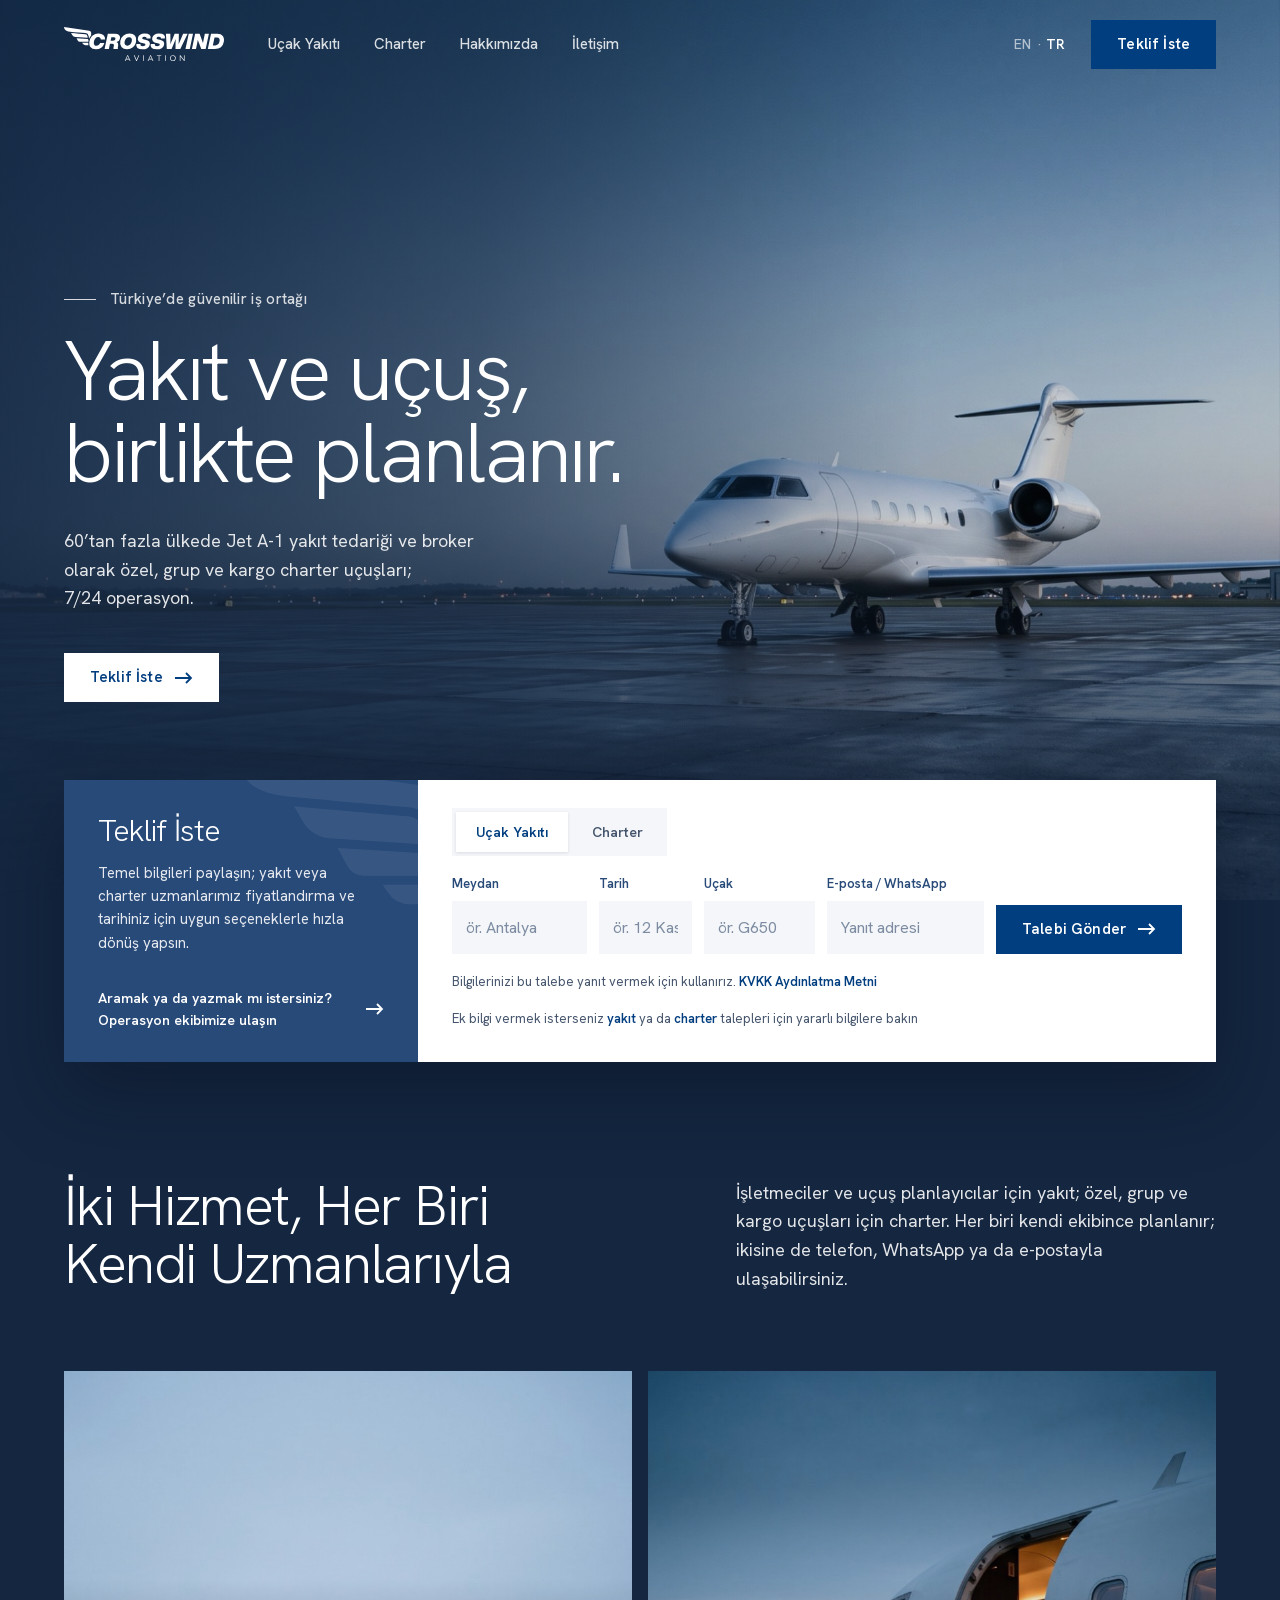
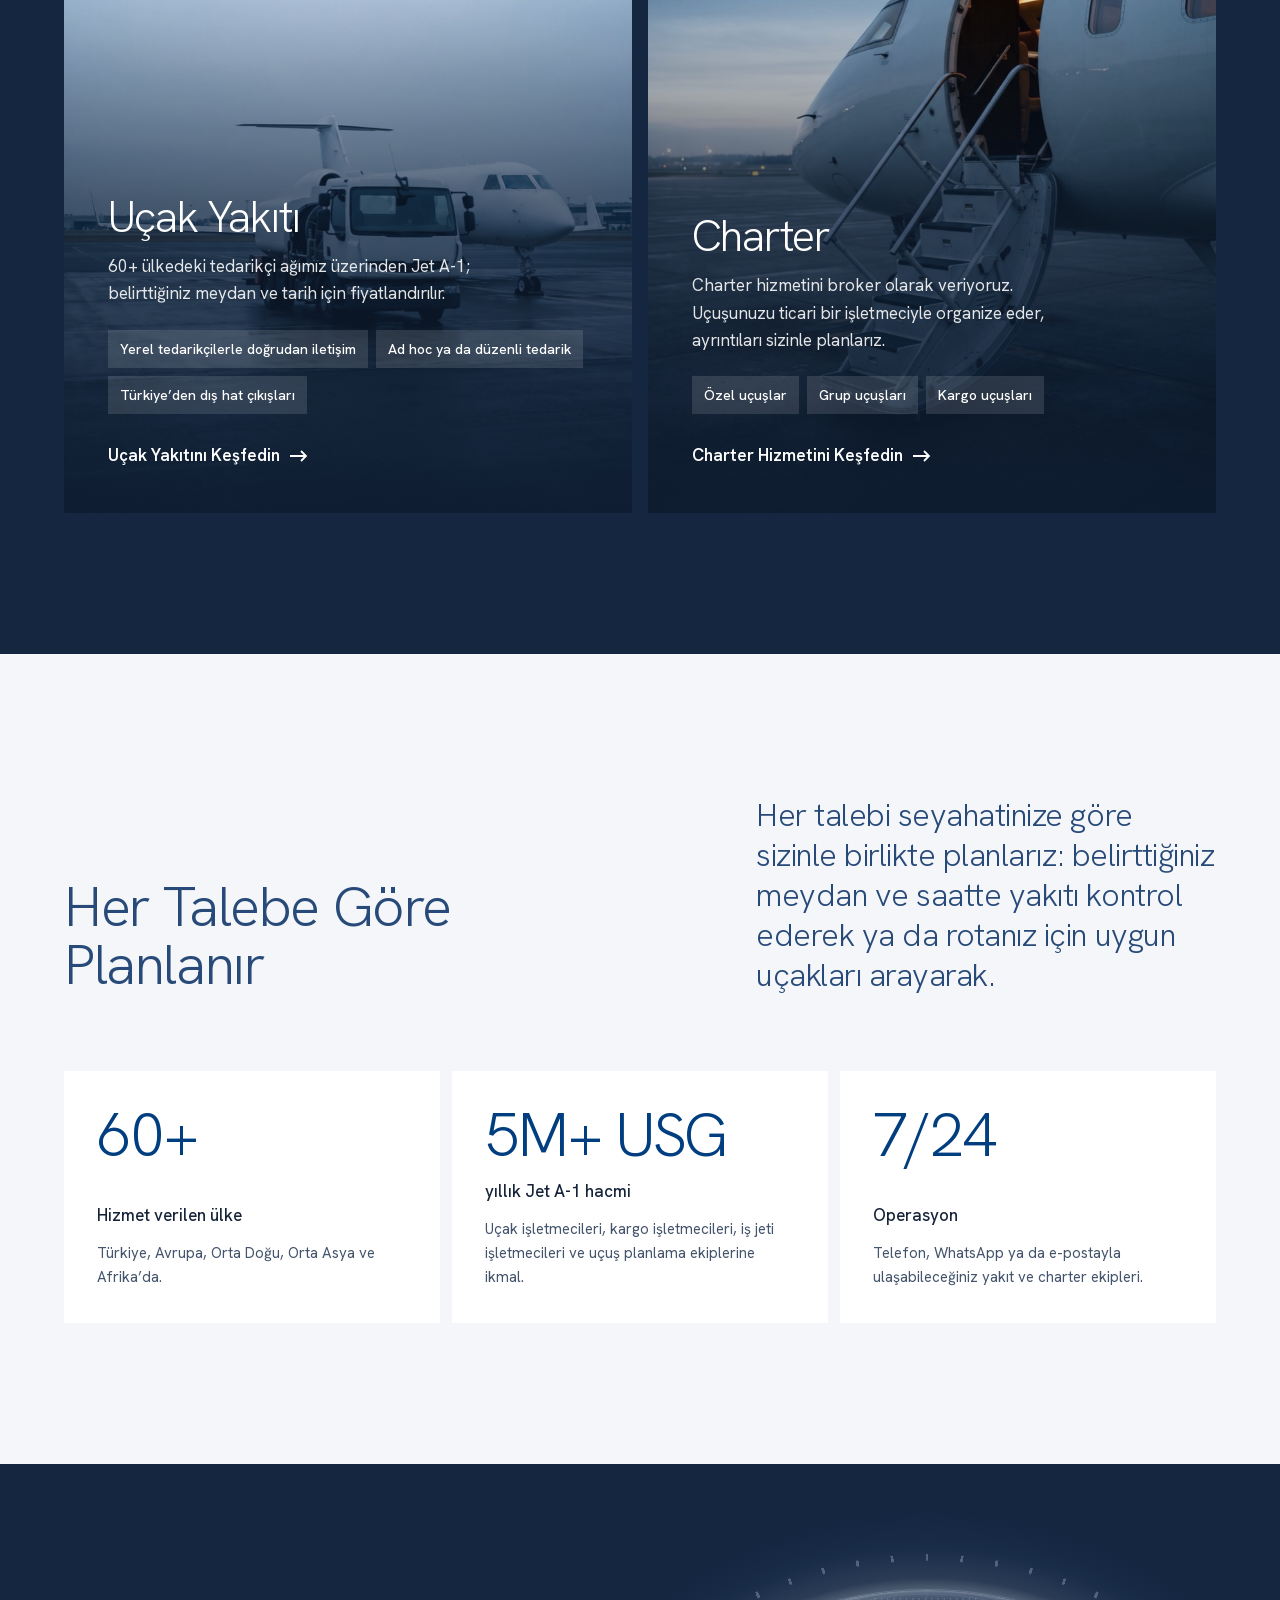
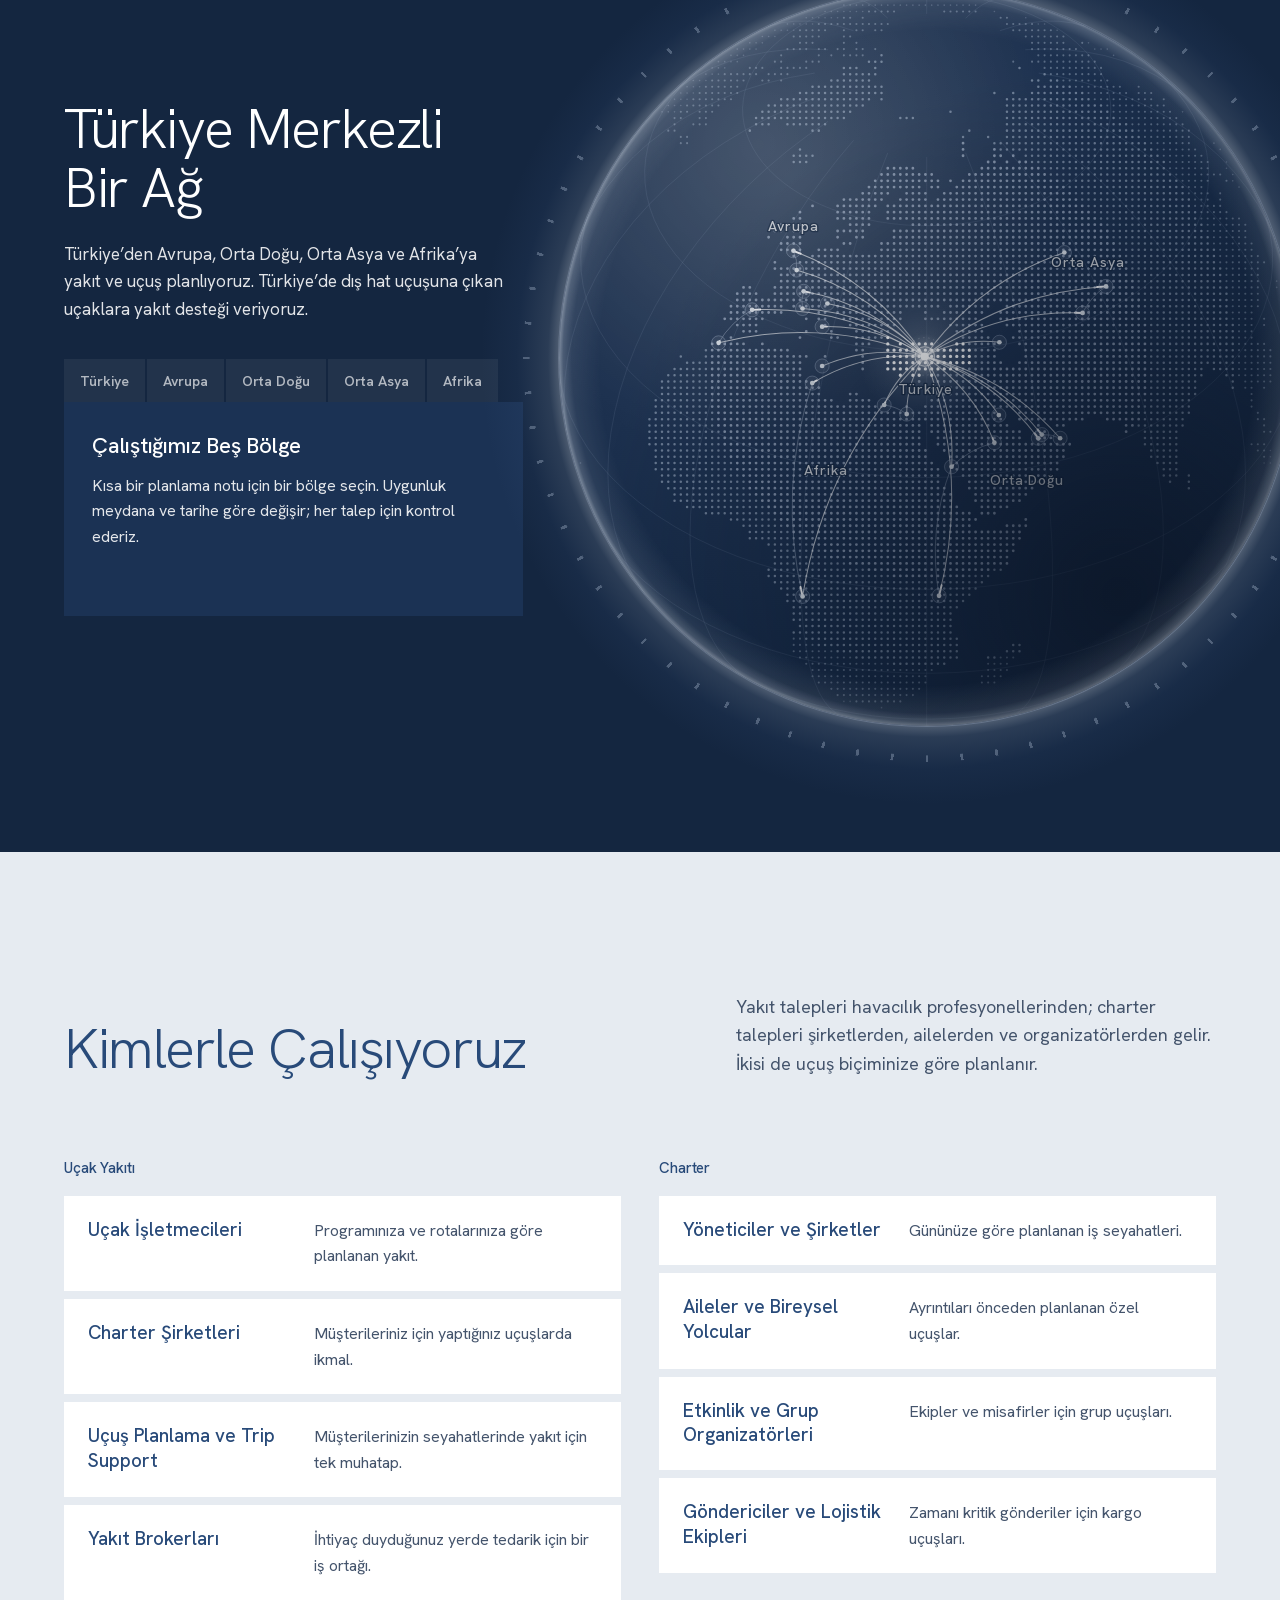
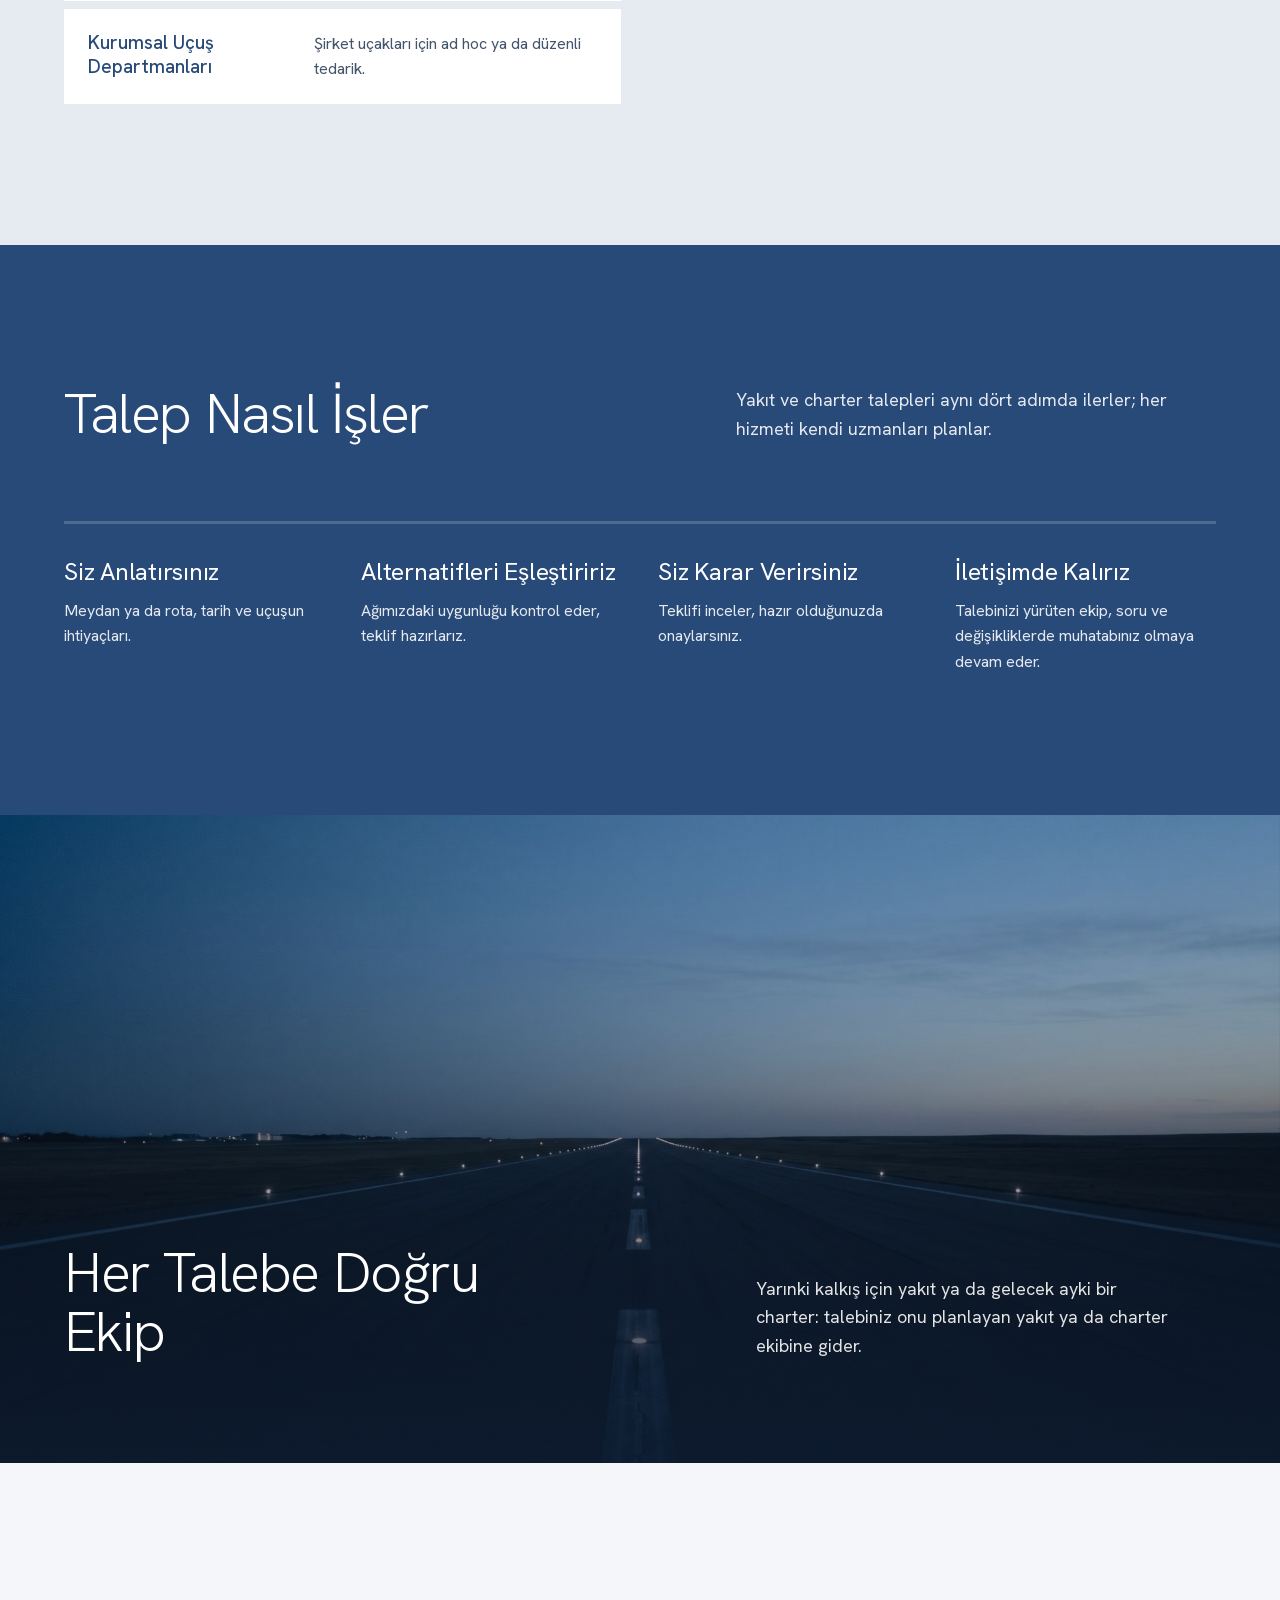
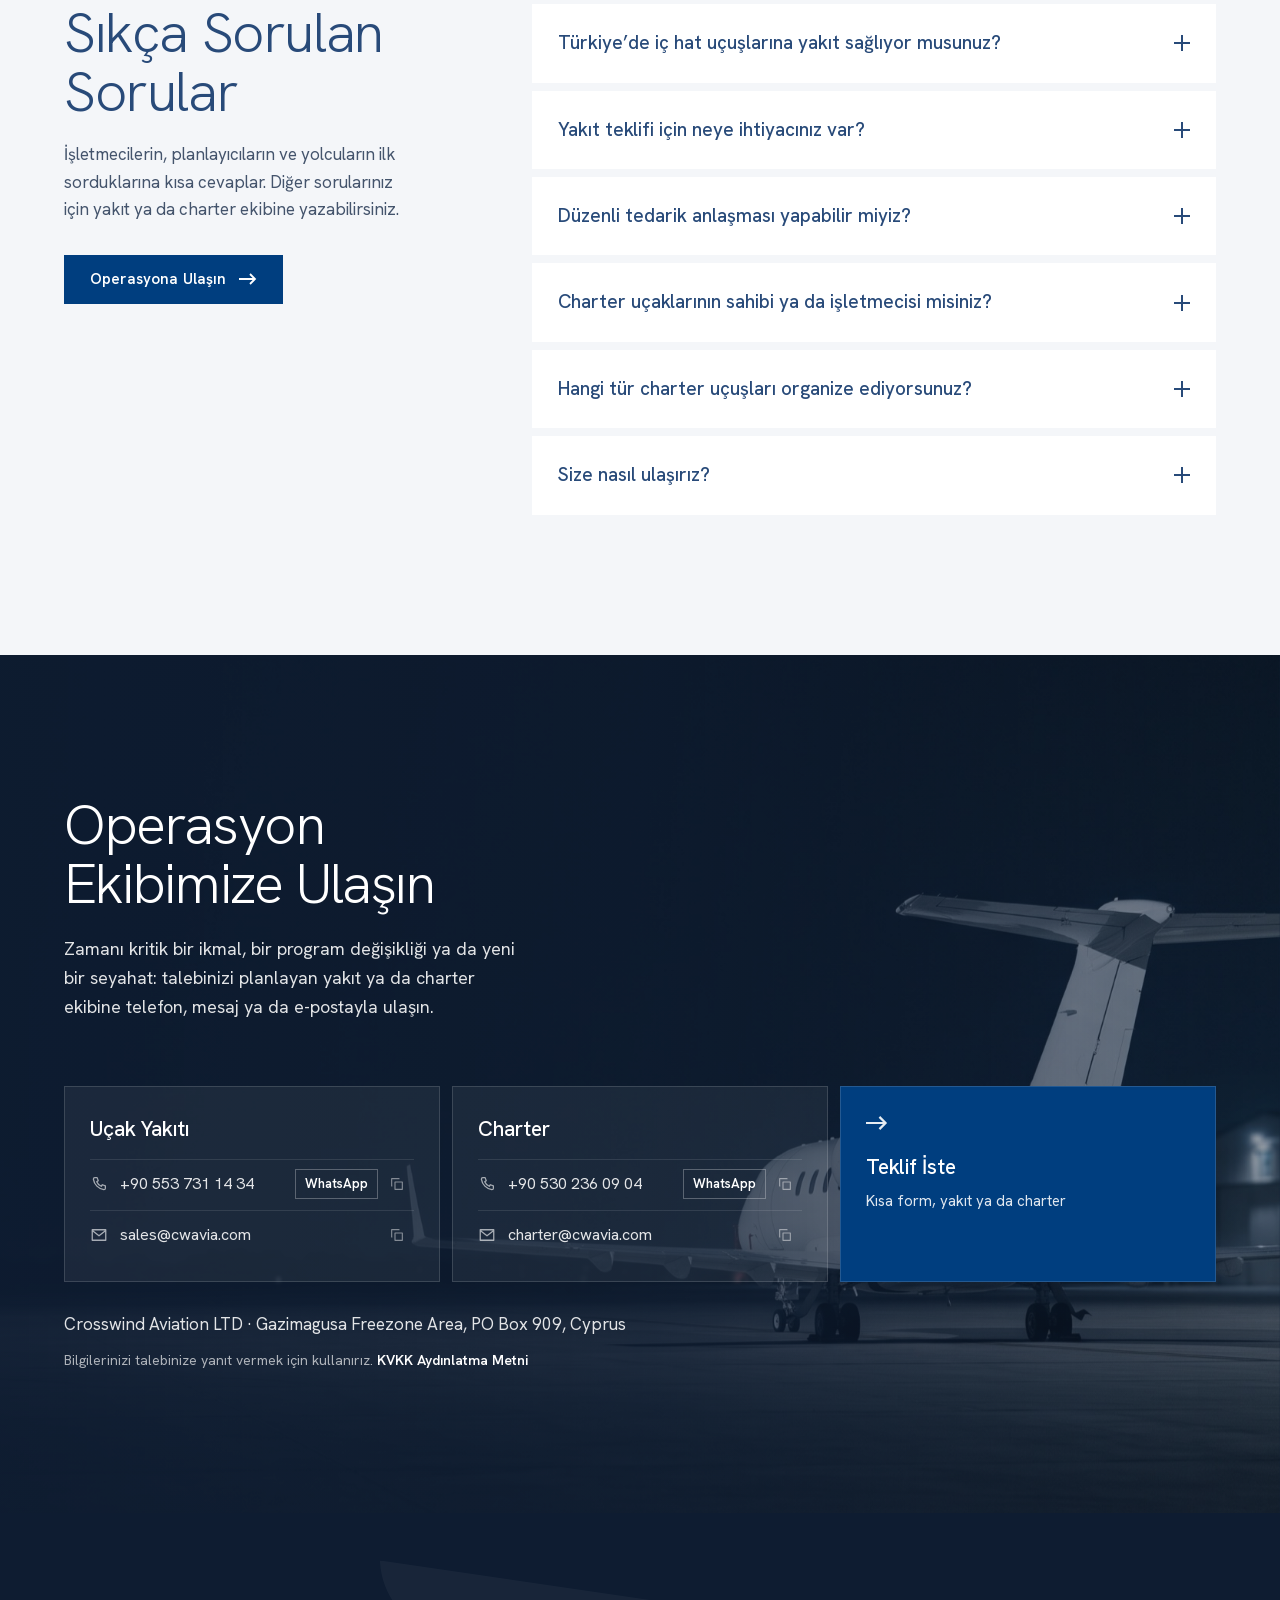
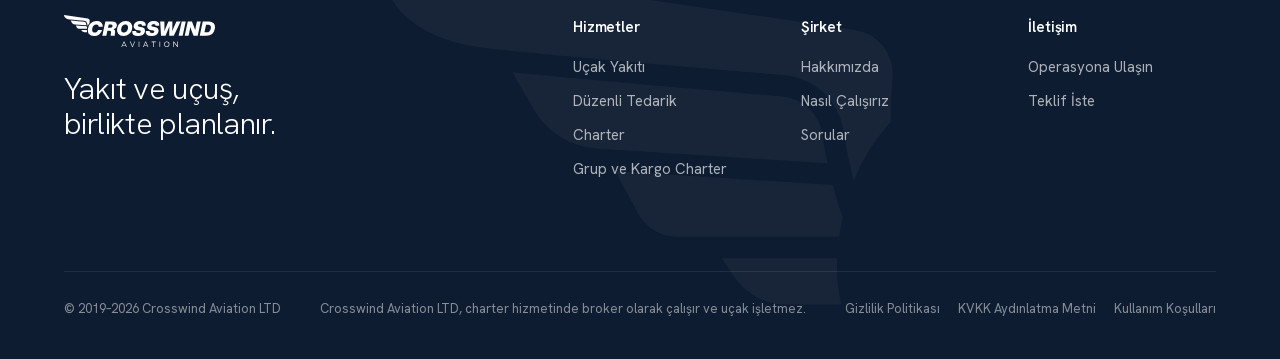
==== commit 69f6342b: "Bolge basligi genellestirildi (TR)" ====
--- a/tr/index.html
+++ b/tr/index.html
@@ -5,12 +5,12 @@
 <meta name="robots" content="noindex, nofollow">
 <meta name="viewport" content="width=device-width, initial-scale=1, viewport-fit=cover">
 <title>Crosswind Aviation · Uçak Yakıtı ve Charter</title>
-<meta name="description" content="60+ ülkede, Türkiye’den Körfez’e uçak yakıtı tedariği ve broker olarak organize edilen charter uçuşları. Operasyon 7/24 sürer.">
+<meta name="description" content="Türkiye ve Körfez dahil 60+ ülkede uçak yakıtı tedariği ve broker olarak organize edilen charter uçuşları. Operasyon 7/24 sürer.">
 <meta name="theme-color" content="#142640">
 <meta property="og:type" content="website">
 <meta property="og:site_name" content="Crosswind Aviation">
 <meta property="og:title" content="Crosswind Aviation · Uçak Yakıtı ve Charter">
-<meta property="og:description" content="60+ ülkede, Türkiye’den Körfez’e uçak yakıtı tedariği ve broker olarak organize edilen charter uçuşları. Operasyon 7/24 sürer.">
+<meta property="og:description" content="Türkiye ve Körfez dahil 60+ ülkede uçak yakıtı tedariği ve broker olarak organize edilen charter uçuşları. Operasyon 7/24 sürer.">
 <link rel="canonical" href="https://cwavia.com/tr/">
 <link rel="alternate" hreflang="en" href="https://cwavia.com/">
 <link rel="alternate" hreflang="tr" href="https://cwavia.com/tr/">
@@ -24,7 +24,7 @@
 <meta property="og:image:alt" content="Crosswind Aviation · Yakıt ve uçuş, birlikte planlanır.">
 <meta name="twitter:card" content="summary_large_image">
 <meta name="twitter:title" content="Crosswind Aviation · Uçak Yakıtı ve Charter">
-<meta name="twitter:description" content="60+ ülkede, Türkiye’den Körfez’e uçak yakıtı tedariği ve broker olarak organize edilen charter uçuşları. Operasyon 7/24 sürer.">
+<meta name="twitter:description" content="Türkiye ve Körfez dahil 60+ ülkede uçak yakıtı tedariği ve broker olarak organize edilen charter uçuşları. Operasyon 7/24 sürer.">
 <meta name="twitter:image" content="https://cwavia.com/assets/og-image-tr.jpg">
 <link rel="icon" href="../assets/favicon.svg" type="image/svg+xml">
 <link rel="icon" href="../assets/favicon-32.png" type="image/png" sizes="32x32">
@@ -182,7 +182,7 @@
           <button type="button" data-bolge="af" aria-pressed="false">Afrika</button>
         </div>
         <div class="bolge-panel yukari" id="bolge-panel" aria-live="polite">
-          <div data-icerik="hepsi"><h3>Türkiye’den Planlanan Beş Bölge</h3><p>Kısa bir planlama notu için bir bölge seçin. Uygunluk meydana ve tarihe göre değişir; her talep için kontrol ederiz.</p></div>
+          <div data-icerik="hepsi"><h3>Çalıştığımız Beş Bölge</h3><p>Kısa bir planlama notu için bir bölge seçin. Uygunluk meydana ve tarihe göre değişir; her talep için kontrol ederiz.</p></div>
           <div data-icerik="tr" hidden><h3>Türkiye</h3><p>Avrupa, Körfez ve Orta Asya koridorlarının kesişim noktasındaki ana merkezimiz. Dış hat çıkışlı uçuşlarda Türkiye’nin ana hub ve kıyı meydanlarında yerel tedarikçilerle doğrudan saha koordinasyonu.</p><small><b>Operasyonel odak:</b> İstanbul ve Ankara, Karadeniz kıyısı ve yazın Antalya, Bodrum ve Dalaman kıyı meydanları.</small><div class="icao-cipler" role="group" aria-label="Meydanlar"><button type="button" data-icao="LTBA">LTBA</button><button type="button" data-icao="LTFM">LTFM</button><button type="button" data-icao="LTAI">LTAI</button><button type="button" data-icao="LTCG">LTCG</button><button type="button" data-icao="LTFE">LTFE</button><button type="button" data-icao="LTAC">LTAC</button><button type="button" data-icao="LTBS">LTBS</button><button type="button" data-icao="LTBU">LTBU</button><button type="button" data-icao="LTFJ">LTFJ</button></div></div>
           <div data-icerik="eu" hidden><h3>Avrupa</h3><p>Birleşik Krallık, Batı Avrupa ve Akdeniz’deki iş havacılığı ve ticari merkezlerde yıl boyu ikmal; yoğun sezonda birçok meydanda birden fazla tedarikçi.</p><small><b>Operasyonel odak:</b> slot kontrollü meydanlar, yazın Akdeniz ve ada trafiği, kışın Alp rotaları.</small><div class="icao-cipler" role="group" aria-label="Meydanlar"><button type="button" data-icao="EGLF">EGLF</button><button type="button" data-icao="EGGW">EGGW</button><button type="button" data-icao="LFPB">LFPB</button><button type="button" data-icao="LSGG">LSGG</button><button type="button" data-icao="LFMN">LFMN</button><button type="button" data-icao="LEMD">LEMD</button><button type="button" data-icao="LIRA">LIRA</button><button type="button" data-icao="LIPZ">LIPZ</button><button type="button" data-icao="LMML">LMML</button></div></div>
           <div data-icerik="me" hidden><h3>Orta Doğu</h3><p>Avrupa, Asya ve Afrika’yı bağlayan Körfez ve Kızıldeniz merkezlerinde hem iş jetleri hem de geniş gövde ve kargo operasyonları için Jet A-1 tedariği.</p><small><b>Operasyonel odak:</b> 7/24 turnaround desteği, teknik duruş (tech-stop) ikmalleri ve yoğun kış sezonu.</small><div class="icao-cipler" role="group" aria-label="Meydanlar"><button type="button" data-icao="OMDW">OMDW</button><button type="button" data-icao="OOMS">OOMS</button><button type="button" data-icao="OERK">OERK</button><button type="button" data-icao="OEJN">OEJN</button><button type="button" data-icao="OMAD">OMAD</button><button type="button" data-icao="OKKK">OKKK</button></div></div>
--- a/assets/site.css
+++ b/assets/site.css
@@ -717,7 +717,7 @@
     .js-yok .teklif--ozet .kart__sag { display: flex; }
     .js-yok .teklif--ozet .kart__secim { display: none; }
     .js-yok .mobil-bar { transform: none; }
-    [id] { scroll-margin-top: 72px; }
+    [id] { scroll-margin-top: 64px; }
     html:not(.js-yok) .mobil-panel { display: none; }
 
     /* Üst bar ve logo: okunur boyut, kesik filigran yok */
@@ -970,42 +970,6 @@
   }
   .kanal-not { margin-top: 10px; font-size: 14px; color: var(--on-dark-2); }
   .kanal-not a { color: #fff; font-weight: 600; }
-  /* ---------- Business Partners ---------- */
-  /* Hizmet bölümlerinden hafif bir bant: daha az boşluk, daha küçük başlık */
-  .partnerler.bolum { padding: clamp(64px, 7vw, 112px) 0; }
-  .partnerler h2 { font-size: clamp(30px, 2.6vw, 40px); }
-  .partnerler .bas { margin-bottom: clamp(32px, 3.5vw, 52px); }
-  /* Yatay akan şerit: liste JS ile bir kez kopyalanır, iki kopya yan yana -100% kayar (dikişsiz döngü).
-     Fareyle üzerine gelince ya da Pause ile durur; ekran dışında ve "hareketi azalt" açıkken akmaz. */
-  .partner-serit { --hucre: 228px; --sure: 46s; display: flex; overflow: hidden; border-top: 1px solid rgba(40, 74, 121, .14); border-bottom: 1px solid rgba(40, 74, 121, .14); -webkit-mask-image: linear-gradient(90deg, transparent, #000 7%, #000 93%, transparent); mask-image: linear-gradient(90deg, transparent, #000 7%, #000 93%, transparent); }
-  .partner-akis { list-style: none; display: flex; flex: none; animation: partner-kay var(--sure) linear infinite; }
-  .partner-akis li { flex: none; width: var(--hucre); height: 120px; display: flex; align-items: center; justify-content: center; padding: 18px 30px; border-right: 1px solid rgba(40, 74, 121, .14); }
-  @keyframes partner-kay { to { transform: translateX(-100%); } }
-  .partner-serit:hover .partner-akis, .partner-serit.durdu .partner-akis, .partner-serit.gizli .partner-akis { animation-play-state: paused; }
-  .partner-dur { display: flex; align-items: center; gap: 8px; margin: 18px 0 0 auto; padding: 6px 2px; border: 0; background: none; font-size: 13px; font-weight: 500; color: var(--ink-2); cursor: pointer; }
-  .partner-dur::before { content: ""; width: 8px; height: 10px; border-left: 2px solid currentColor; border-right: 2px solid currentColor; }
-  .partner-dur[aria-pressed="true"]::before { width: 0; height: 0; border: 0; border-left: 9px solid currentColor; border-top: 5.5px solid transparent; border-bottom: 5.5px solid transparent; }
-  .partner-dur:hover { color: var(--navy); }
-  @media (hover: hover) and (pointer: fine) { .partner-akis li:hover .partner-logo { opacity: 1; } }
-  @media (prefers-reduced-motion: reduce) {
-    .partner-serit { overflow-x: auto; -webkit-mask-image: none; mask-image: none; }
-    .partner-akis { animation: none; }
-    .partner-akis[aria-hidden="true"], .partner-dur { display: none; }
-  }
-  /* --h: alan esaslı optik boy; --ton: gri tonları eşitler; --y: optik merkez; koyu = beyaz ya da tek renkli logo, düz siluet */
-  .partner-logo { display: block; height: var(--h, 52px); width: auto; max-width: 100%; object-fit: contain; transform: translateY(var(--y, 0)); filter: grayscale(1) brightness(var(--ton, 1)); opacity: .7; transition: opacity .4s var(--ease); }
-  .partner-logo.koyu { filter: brightness(0) invert(.2); }
-  /* Mobil: daha küçük hücreler, aynı hız hissi */
-  @media (max-width: 760px) {
-    .partnerler.bolum { padding: 48px 0; }
-    .partnerler h2 { font-size: 28px; }
-    .partnerler .bas { margin-bottom: 24px; }
-    .partner-serit { --hucre: 150px; --sure: 34s; margin: 0 calc(var(--gutter) * -1); }
-    .partner-akis li { height: 84px; padding: 10px 18px; }
-    .partner-logo { height: calc(var(--h, 52px) * .66); opacity: .8; }
-    .partner-logo.kompakt { height: calc(var(--h, 52px) * .75); }
-    .partner-dur { margin-top: 12px; }
-  }
 
   /* ---------- Yayın cilası: seçim rengi, kaydırma çubuğu ---------- */
   ::selection { background: var(--logo); color: #fff; }
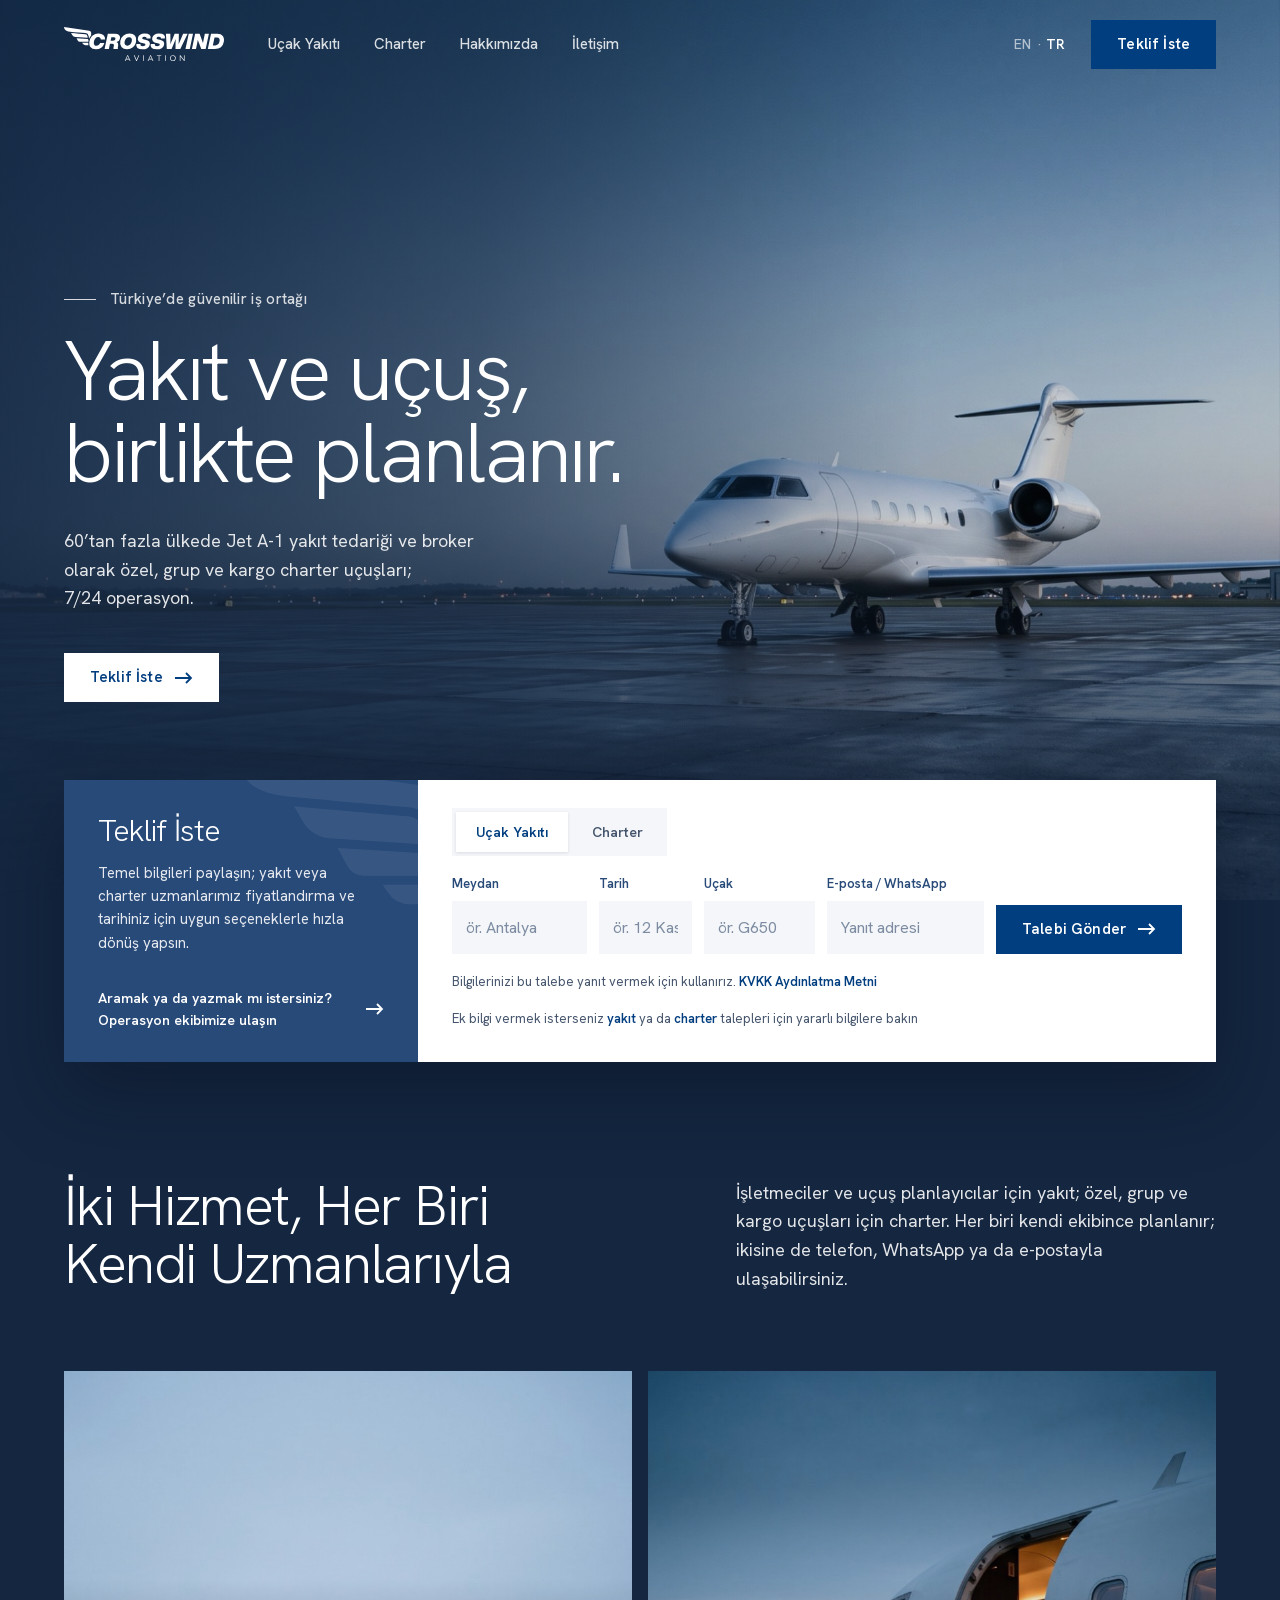
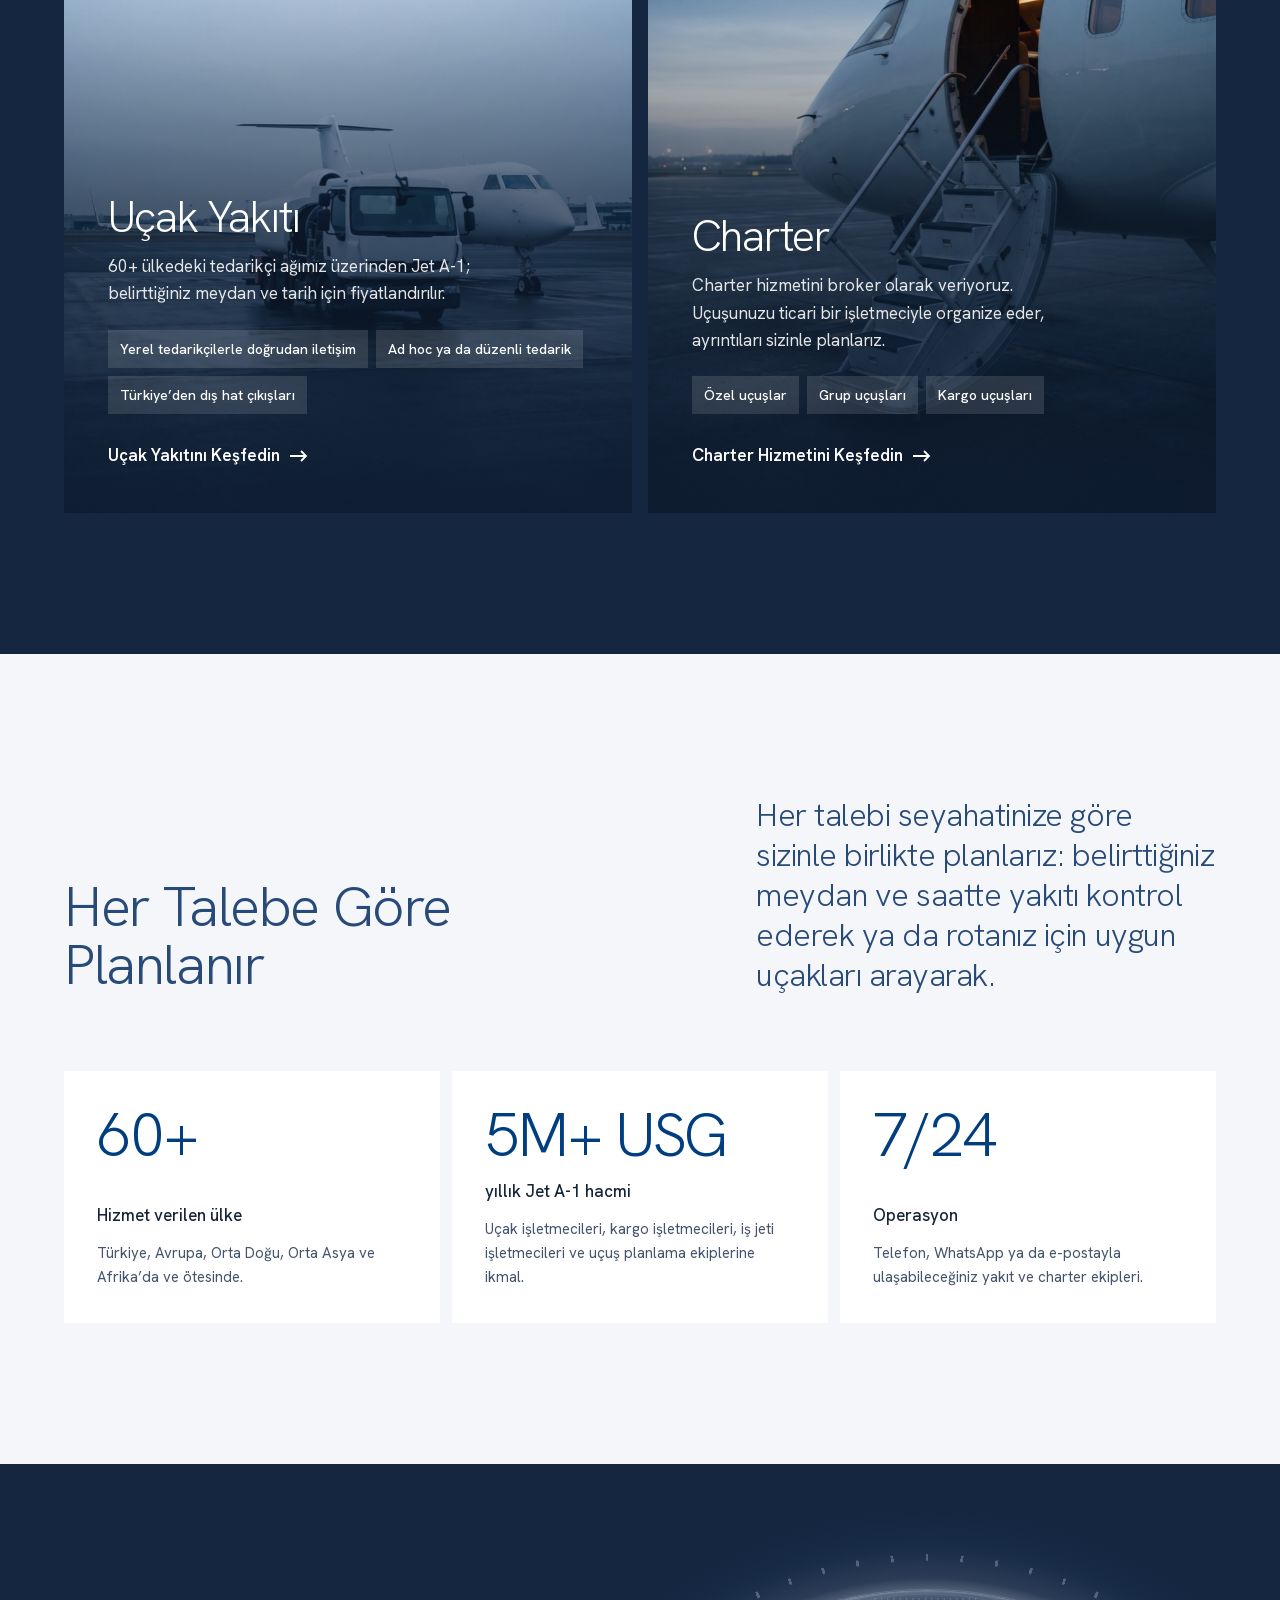
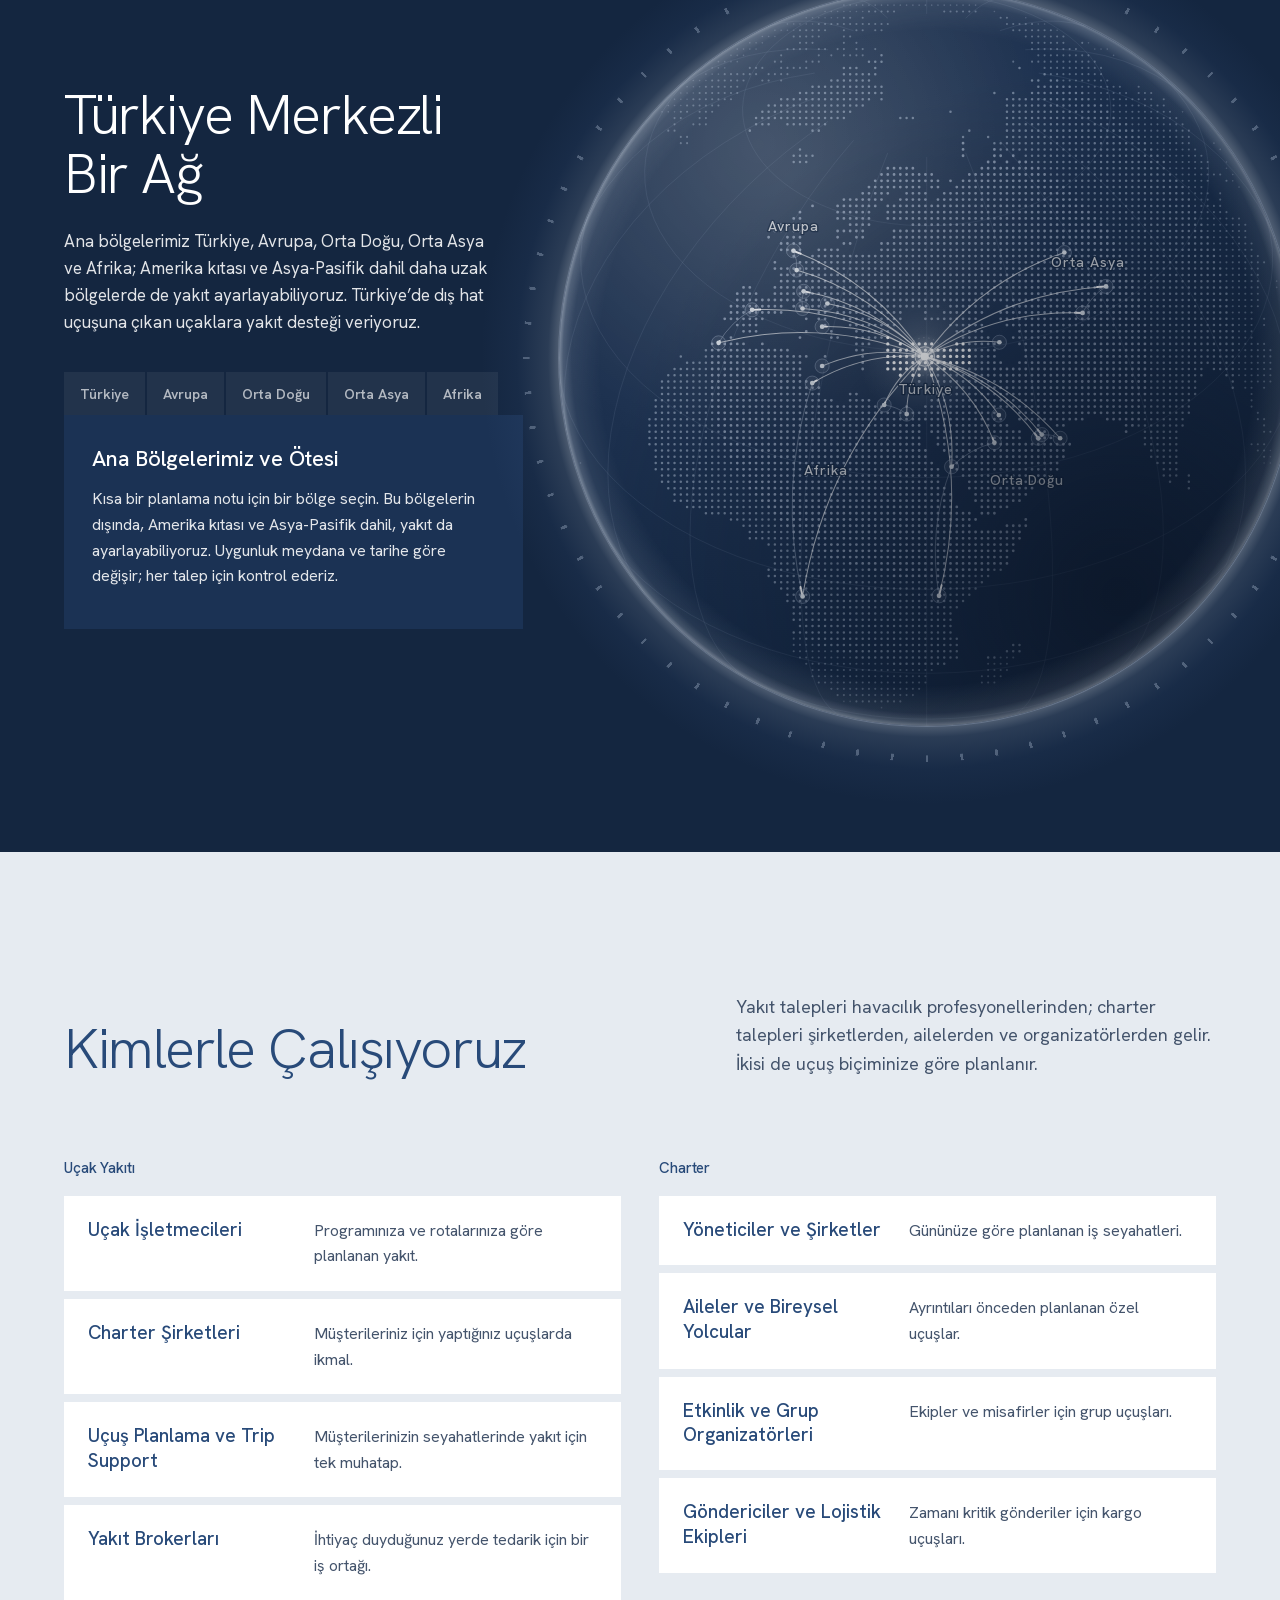
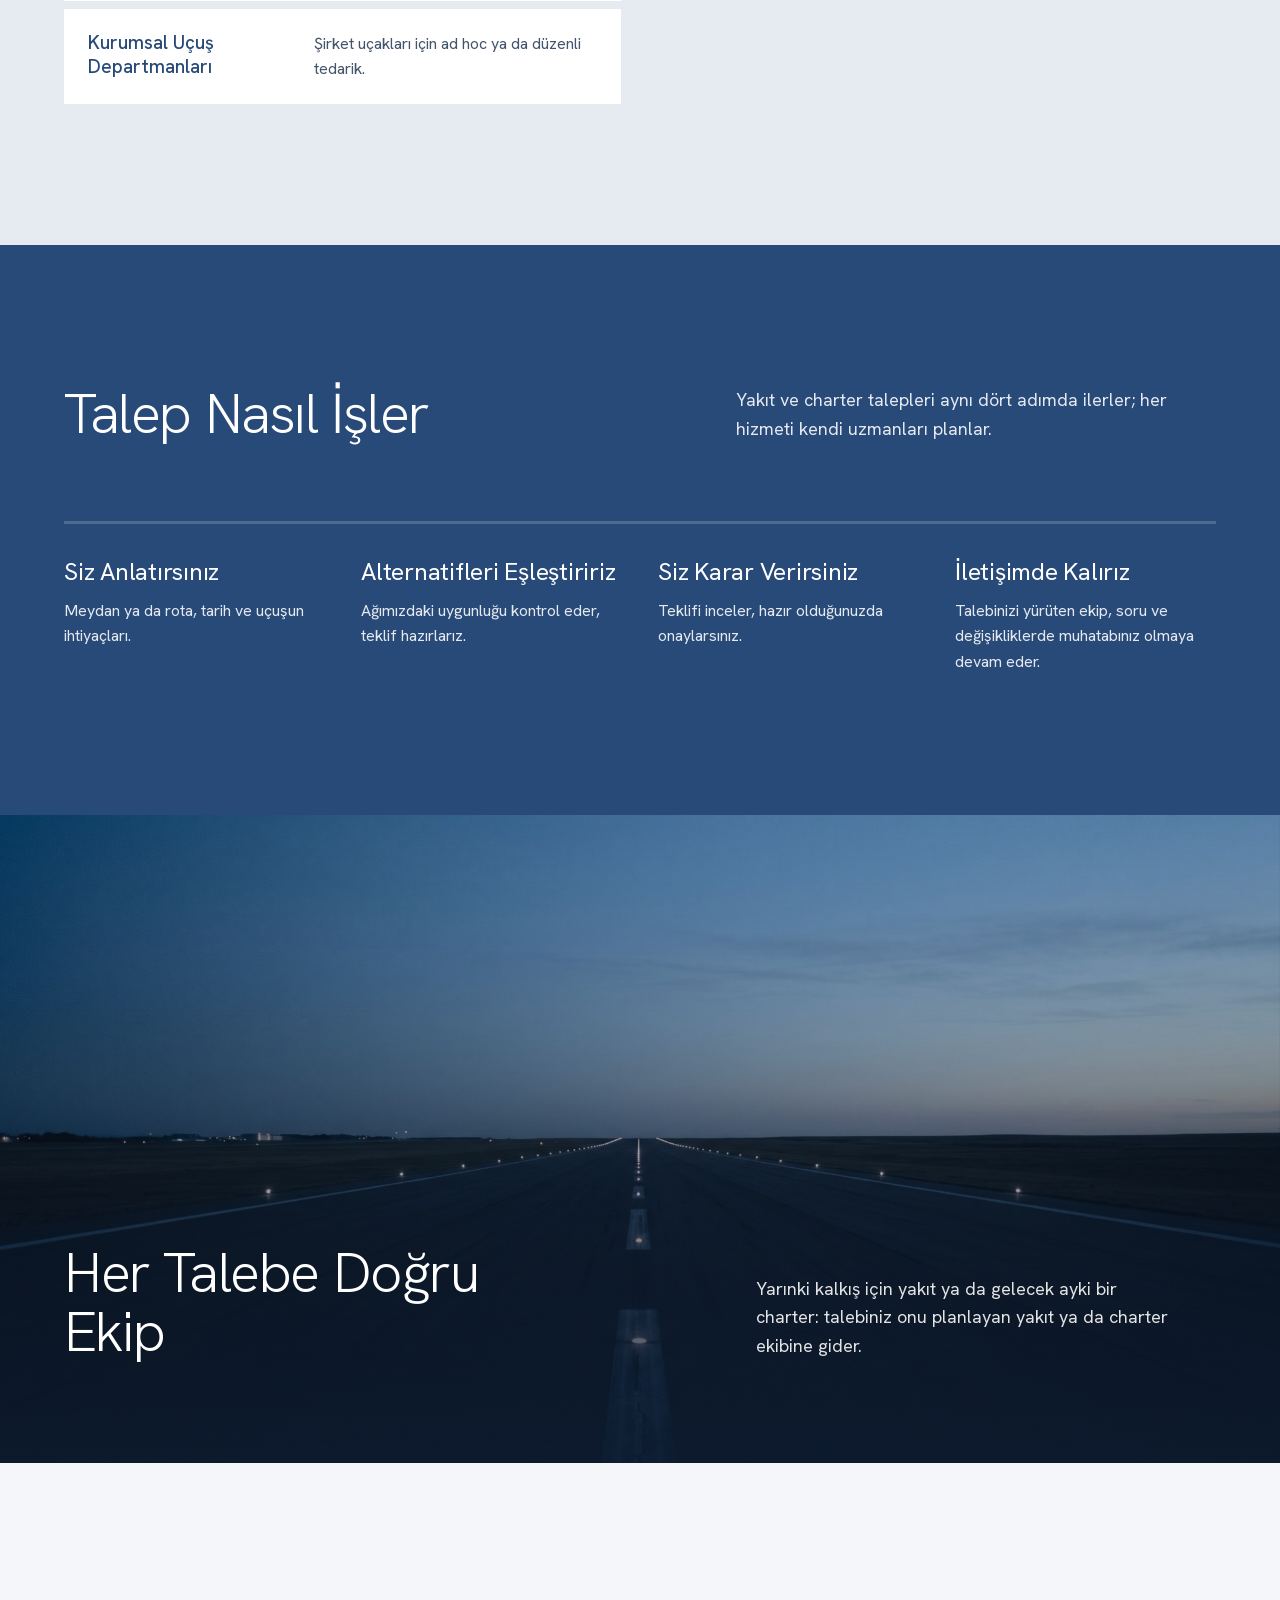
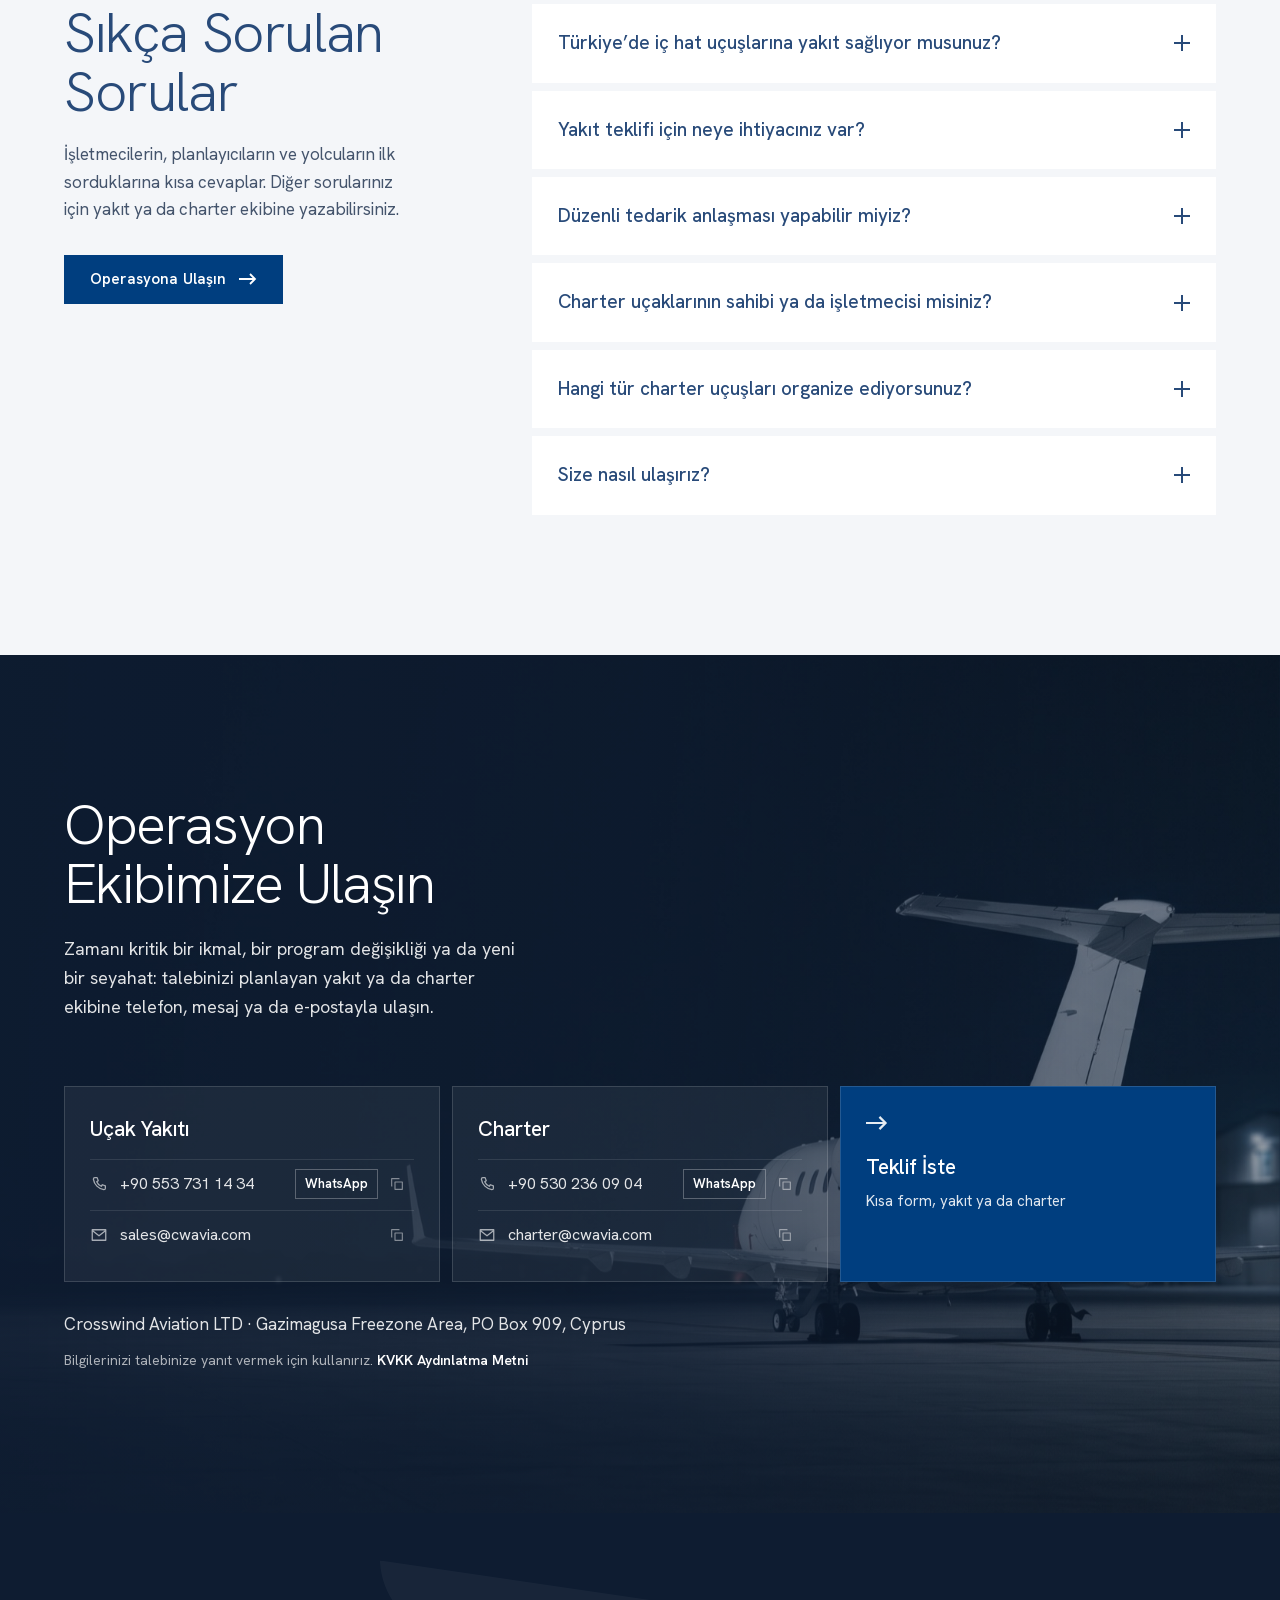
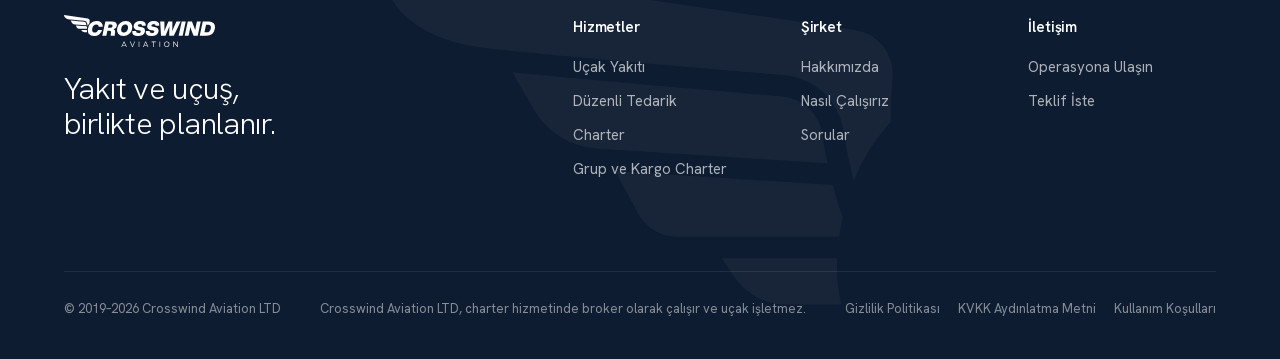
==== commit 5a71cc67: "Bolge dili: ana bolgeler ve otesi (TR)" ====
--- a/tr/index.html
+++ b/tr/index.html
@@ -35,7 +35,7 @@
 <link rel="preload" as="image" href="../assets/hero-mobil.jpg" media="(max-width: 760px)">
 <link rel="stylesheet" href="../assets/site.css">
 <script type="application/ld+json" data-uretim>{"@context":"https://schema.org","@type":"Organization","name":"Crosswind Aviation","legalName":"Crosswind Aviation LTD","url":"https://cwavia.com/","logo":"https://cwavia.com/assets/apple-touch-icon.png","address":{"@type":"PostalAddress","streetAddress":"Gazimagusa Freezone Area","postOfficeBoxNumber":"PO Box 909","addressCountry":"Cyprus"},"contactPoint":[{"@type":"ContactPoint","contactType":"Aviation fuel","telephone":"+905537311434","email":"sales@cwavia.com","availableLanguage":["en","tr"]},{"@type":"ContactPoint","contactType":"Charter","telephone":"+905302360904","email":"charter@cwavia.com","availableLanguage":["en","tr"]}]}</script>
-<script type="application/ld+json" data-uretim>{"@context":"https://schema.org","@type":"FAQPage","mainEntity":[{"@type":"Question","name":"Türkiye’de iç hat uçuşlarına yakıt sağlıyor musunuz?","acceptedAnswer":{"@type":"Answer","text":"Türkiye’de dış hat uçuşuna çıkan uçaklara yakıt desteği veriyoruz. Avrupa, Orta Doğu, Orta Asya ve Afrika’da ise genel olarak hem iç hat hem dış hat uçuşlarına destek verebiliyoruz."}},{"@type":"Question","name":"Yakıt teklifi için neye ihtiyacınız var?","acceptedAnswer":{"@type":"Answer","text":"Meydan, tarih, uçak ve size nereden ulaşabileceğimiz. Elinizdeyse uçuş türü, uçuş takvimi, tahmini ikmal miktarı ve yer hizmetleri acentesi daha hızlı dönmemize yardımcı olur."}},{"@type":"Question","name":"Düzenli tedarik anlaşması yapabilir miyiz?","acceptedAnswer":{"@type":"Answer","text":"Evet. Aynı meydanları sık kullanıyorsanız programınıza göre düzenli bir tedarik anlaşması kurabiliriz. Sabit bir uçuş programı şart değil; ad hoc talepleri de aynı memnuniyetle karşılarız."}},{"@type":"Question","name":"Charter uçaklarının sahibi ya da işletmecisi misiniz?","acceptedAnswer":{"@type":"Answer","text":"Hayır. Charter hizmetini broker olarak veriyoruz. Charter uçuşları, uçuşun gerektirdiği hava işletme sertifikasına (AOC) sahip ticari işletmeciler tarafından gerçekleştirilir; uçuşunuzu bunlardan biriyle organize ederiz."}},{"@type":"Question","name":"Hangi tür charter uçuşları organize ediyorsunuz?","acceptedAnswer":{"@type":"Answer","text":"İş ve aile seyahatleri için özel uçuşlar, ekipler ve etkinlikler için grup uçuşları, zamanı kritik gönderiler için kargo uçuşları."}},{"@type":"Question","name":"Size nasıl ulaşırız?","acceptedAnswer":{"@type":"Answer","text":"Telefon, WhatsApp ya da e-postayla; bilgiler İletişim bölümünde. Yakıt ve charter ekipleri ayrıdır ve talebiniz onu planlayan ekibe gider. Operasyon 7/24 sürer."}}]}</script>
+<script type="application/ld+json" data-uretim>{"@context":"https://schema.org","@type":"FAQPage","mainEntity":[{"@type":"Question","name":"Türkiye’de iç hat uçuşlarına yakıt sağlıyor musunuz?","acceptedAnswer":{"@type":"Answer","text":"Türkiye’de dış hat uçuşuna çıkan uçaklara yakıt desteği veriyoruz. Türkiye dışında ise genel olarak hem iç hat hem dış hat uçuşlarına destek verebiliyoruz."}},{"@type":"Question","name":"Yakıt teklifi için neye ihtiyacınız var?","acceptedAnswer":{"@type":"Answer","text":"Meydan, tarih, uçak ve size nereden ulaşabileceğimiz. Elinizdeyse uçuş türü, uçuş takvimi, tahmini ikmal miktarı ve yer hizmetleri acentesi daha hızlı dönmemize yardımcı olur."}},{"@type":"Question","name":"Düzenli tedarik anlaşması yapabilir miyiz?","acceptedAnswer":{"@type":"Answer","text":"Evet. Aynı meydanları sık kullanıyorsanız programınıza göre düzenli bir tedarik anlaşması kurabiliriz. Sabit bir uçuş programı şart değil; ad hoc talepleri de aynı memnuniyetle karşılarız."}},{"@type":"Question","name":"Charter uçaklarının sahibi ya da işletmecisi misiniz?","acceptedAnswer":{"@type":"Answer","text":"Hayır. Charter hizmetini broker olarak veriyoruz. Charter uçuşları, uçuşun gerektirdiği hava işletme sertifikasına (AOC) sahip ticari işletmeciler tarafından gerçekleştirilir; uçuşunuzu bunlardan biriyle organize ederiz."}},{"@type":"Question","name":"Hangi tür charter uçuşları organize ediyorsunuz?","acceptedAnswer":{"@type":"Answer","text":"İş ve aile seyahatleri için özel uçuşlar, ekipler ve etkinlikler için grup uçuşları, zamanı kritik gönderiler için kargo uçuşları."}},{"@type":"Question","name":"Size nasıl ulaşırız?","acceptedAnswer":{"@type":"Answer","text":"Telefon, WhatsApp ya da e-postayla; bilgiler İletişim bölümünde. Yakıt ve charter ekipleri ayrıdır ve talebiniz onu planlayan ekibe gider. Operasyon 7/24 sürer."}}]}</script>
 </head>
 <body>
 <a class="atla" href="#icerik">İçeriğe geç</a>
@@ -162,7 +162,7 @@
         <p class="beyan yukari mobil-gizle">Her talebi seyahatinize göre sizinle birlikte planlarız: belirttiğiniz meydan ve saatte yakıtı kontrol ederek ya da rotanız için uygun uçakları arayarak.</p>
       </div>
       <div class="rakam-satiri">
-        <div class="yukari"><b class="tabular" data-say="60">60+</b><span>Hizmet verilen ülke</span><small>Türkiye, Avrupa, Orta Doğu, Orta Asya ve Afrika’da.</small></div>
+        <div class="yukari"><b class="tabular" data-say="60">60+</b><span>Hizmet verilen ülke</span><small>Türkiye, Avrupa, Orta Doğu, Orta Asya ve Afrika’da ve ötesinde.</small></div>
         <div class="yukari"><b class="tabular" data-say="5" data-son="M+ USG">5M+ USG</b><span>yıllık <span class="bitisik">Jet A-1</span> hacmi</span><small>Uçak işletmecileri, kargo işletmecileri, iş jeti işletmecileri ve uçuş planlama ekiplerine ikmal.</small></div>
         <div class="yukari"><b class="tabular" data-say="24" data-on="7/" data-son="">7/24</b><span>Operasyon</span><small>Telefon, WhatsApp ya da e-postayla ulaşabileceğiniz yakıt ve charter ekipleri.</small></div>
       </div>
@@ -173,7 +173,7 @@
     <div class="wrap">
       <div>
         <h2 id="ag-baslik" class="yukari">Türkiye Merkezli Bir Ağ</h2>
-        <p class="metin yukari">Türkiye’den Avrupa, Orta Doğu, Orta Asya ve Afrika’ya yakıt ve uçuş planlıyoruz. Türkiye’de dış hat uçuşuna çıkan uçaklara yakıt desteği veriyoruz.</p>
+        <p class="metin yukari">Ana bölgelerimiz Türkiye, Avrupa, Orta Doğu, Orta Asya ve Afrika; Amerika kıtası ve Asya-Pasifik dahil daha uzak bölgelerde de yakıt ayarlayabiliyoruz. Türkiye’de dış hat uçuşuna çıkan uçaklara yakıt desteği veriyoruz.</p>
         <div class="bolge-sec yukari" role="group" aria-label="Bölgeler">
           <button type="button" data-bolge="tr" aria-pressed="false">Türkiye</button>
           <button type="button" data-bolge="eu" aria-pressed="false">Avrupa</button>
@@ -182,7 +182,7 @@
           <button type="button" data-bolge="af" aria-pressed="false">Afrika</button>
         </div>
         <div class="bolge-panel yukari" id="bolge-panel" aria-live="polite">
-          <div data-icerik="hepsi"><h3>Çalıştığımız Beş Bölge</h3><p>Kısa bir planlama notu için bir bölge seçin. Uygunluk meydana ve tarihe göre değişir; her talep için kontrol ederiz.</p></div>
+          <div data-icerik="hepsi"><h3>Ana Bölgelerimiz ve Ötesi</h3><p>Kısa bir planlama notu için bir bölge seçin. Bu bölgelerin dışında, Amerika kıtası ve Asya-Pasifik dahil, yakıt da ayarlayabiliyoruz. Uygunluk meydana ve tarihe göre değişir; her talep için kontrol ederiz.</p></div>
           <div data-icerik="tr" hidden><h3>Türkiye</h3><p>Avrupa, Körfez ve Orta Asya koridorlarının kesişim noktasındaki ana merkezimiz. Dış hat çıkışlı uçuşlarda Türkiye’nin ana hub ve kıyı meydanlarında yerel tedarikçilerle doğrudan saha koordinasyonu.</p><small><b>Operasyonel odak:</b> İstanbul ve Ankara, Karadeniz kıyısı ve yazın Antalya, Bodrum ve Dalaman kıyı meydanları.</small><div class="icao-cipler" role="group" aria-label="Meydanlar"><button type="button" data-icao="LTBA">LTBA</button><button type="button" data-icao="LTFM">LTFM</button><button type="button" data-icao="LTAI">LTAI</button><button type="button" data-icao="LTCG">LTCG</button><button type="button" data-icao="LTFE">LTFE</button><button type="button" data-icao="LTAC">LTAC</button><button type="button" data-icao="LTBS">LTBS</button><button type="button" data-icao="LTBU">LTBU</button><button type="button" data-icao="LTFJ">LTFJ</button></div></div>
           <div data-icerik="eu" hidden><h3>Avrupa</h3><p>Birleşik Krallık, Batı Avrupa ve Akdeniz’deki iş havacılığı ve ticari merkezlerde yıl boyu ikmal; yoğun sezonda birçok meydanda birden fazla tedarikçi.</p><small><b>Operasyonel odak:</b> slot kontrollü meydanlar, yazın Akdeniz ve ada trafiği, kışın Alp rotaları.</small><div class="icao-cipler" role="group" aria-label="Meydanlar"><button type="button" data-icao="EGLF">EGLF</button><button type="button" data-icao="EGGW">EGGW</button><button type="button" data-icao="LFPB">LFPB</button><button type="button" data-icao="LSGG">LSGG</button><button type="button" data-icao="LFMN">LFMN</button><button type="button" data-icao="LEMD">LEMD</button><button type="button" data-icao="LIRA">LIRA</button><button type="button" data-icao="LIPZ">LIPZ</button><button type="button" data-icao="LMML">LMML</button></div></div>
           <div data-icerik="me" hidden><h3>Orta Doğu</h3><p>Avrupa, Asya ve Afrika’yı bağlayan Körfez ve Kızıldeniz merkezlerinde hem iş jetleri hem de geniş gövde ve kargo operasyonları için Jet A-1 tedariği.</p><small><b>Operasyonel odak:</b> 7/24 turnaround desteği, teknik duruş (tech-stop) ikmalleri ve yoğun kış sezonu.</small><div class="icao-cipler" role="group" aria-label="Meydanlar"><button type="button" data-icao="OMDW">OMDW</button><button type="button" data-icao="OOMS">OOMS</button><button type="button" data-icao="OERK">OERK</button><button type="button" data-icao="OEJN">OEJN</button><button type="button" data-icao="OMAD">OMAD</button><button type="button" data-icao="OKKK">OKKK</button></div></div>
@@ -374,7 +374,7 @@
         <a class="btn btn--mavi yukari" href="#iletisim">Operasyona Ulaşın <svg class="ok"><use href="#i-ok"/></svg></a>
       </div>
       <div class="sorular">
-        <details class="yukari"><summary>Türkiye’de iç hat uçuşlarına yakıt sağlıyor musunuz?<i></i></summary><p class="cevap">Türkiye’de dış hat uçuşuna çıkan uçaklara yakıt desteği veriyoruz. Avrupa, Orta Doğu, Orta Asya ve Afrika’da ise genel olarak hem iç hat hem dış hat uçuşlarına destek verebiliyoruz.</p></details>
+        <details class="yukari"><summary>Türkiye’de iç hat uçuşlarına yakıt sağlıyor musunuz?<i></i></summary><p class="cevap">Türkiye’de dış hat uçuşuna çıkan uçaklara yakıt desteği veriyoruz. Türkiye dışında ise genel olarak hem iç hat hem dış hat uçuşlarına destek verebiliyoruz.</p></details>
         <details class="yukari"><summary>Yakıt teklifi için neye ihtiyacınız var?<i></i></summary><p class="cevap">Meydan, tarih, uçak ve size nereden ulaşabileceğimiz. Elinizdeyse uçuş türü, uçuş takvimi, tahmini ikmal miktarı ve yer hizmetleri acentesi daha hızlı dönmemize yardımcı olur.</p></details>
         <details class="yukari"><summary>Düzenli tedarik anlaşması yapabilir miyiz?<i></i></summary><p class="cevap">Evet. Aynı meydanları sık kullanıyorsanız programınıza göre düzenli bir tedarik anlaşması kurabiliriz. Sabit bir uçuş programı şart değil; ad hoc talepleri de aynı memnuniyetle karşılarız.</p></details>
         <details class="yukari"><summary>Charter uçaklarının sahibi ya da işletmecisi misiniz?<i></i></summary><p class="cevap">Hayır. Charter hizmetini broker olarak veriyoruz. Charter uçuşları, uçuşun gerektirdiği hava işletme sertifikasına (AOC) sahip ticari işletmeciler tarafından gerçekleştirilir; uçuşunuzu bunlardan biriyle organize ederiz.</p></details>
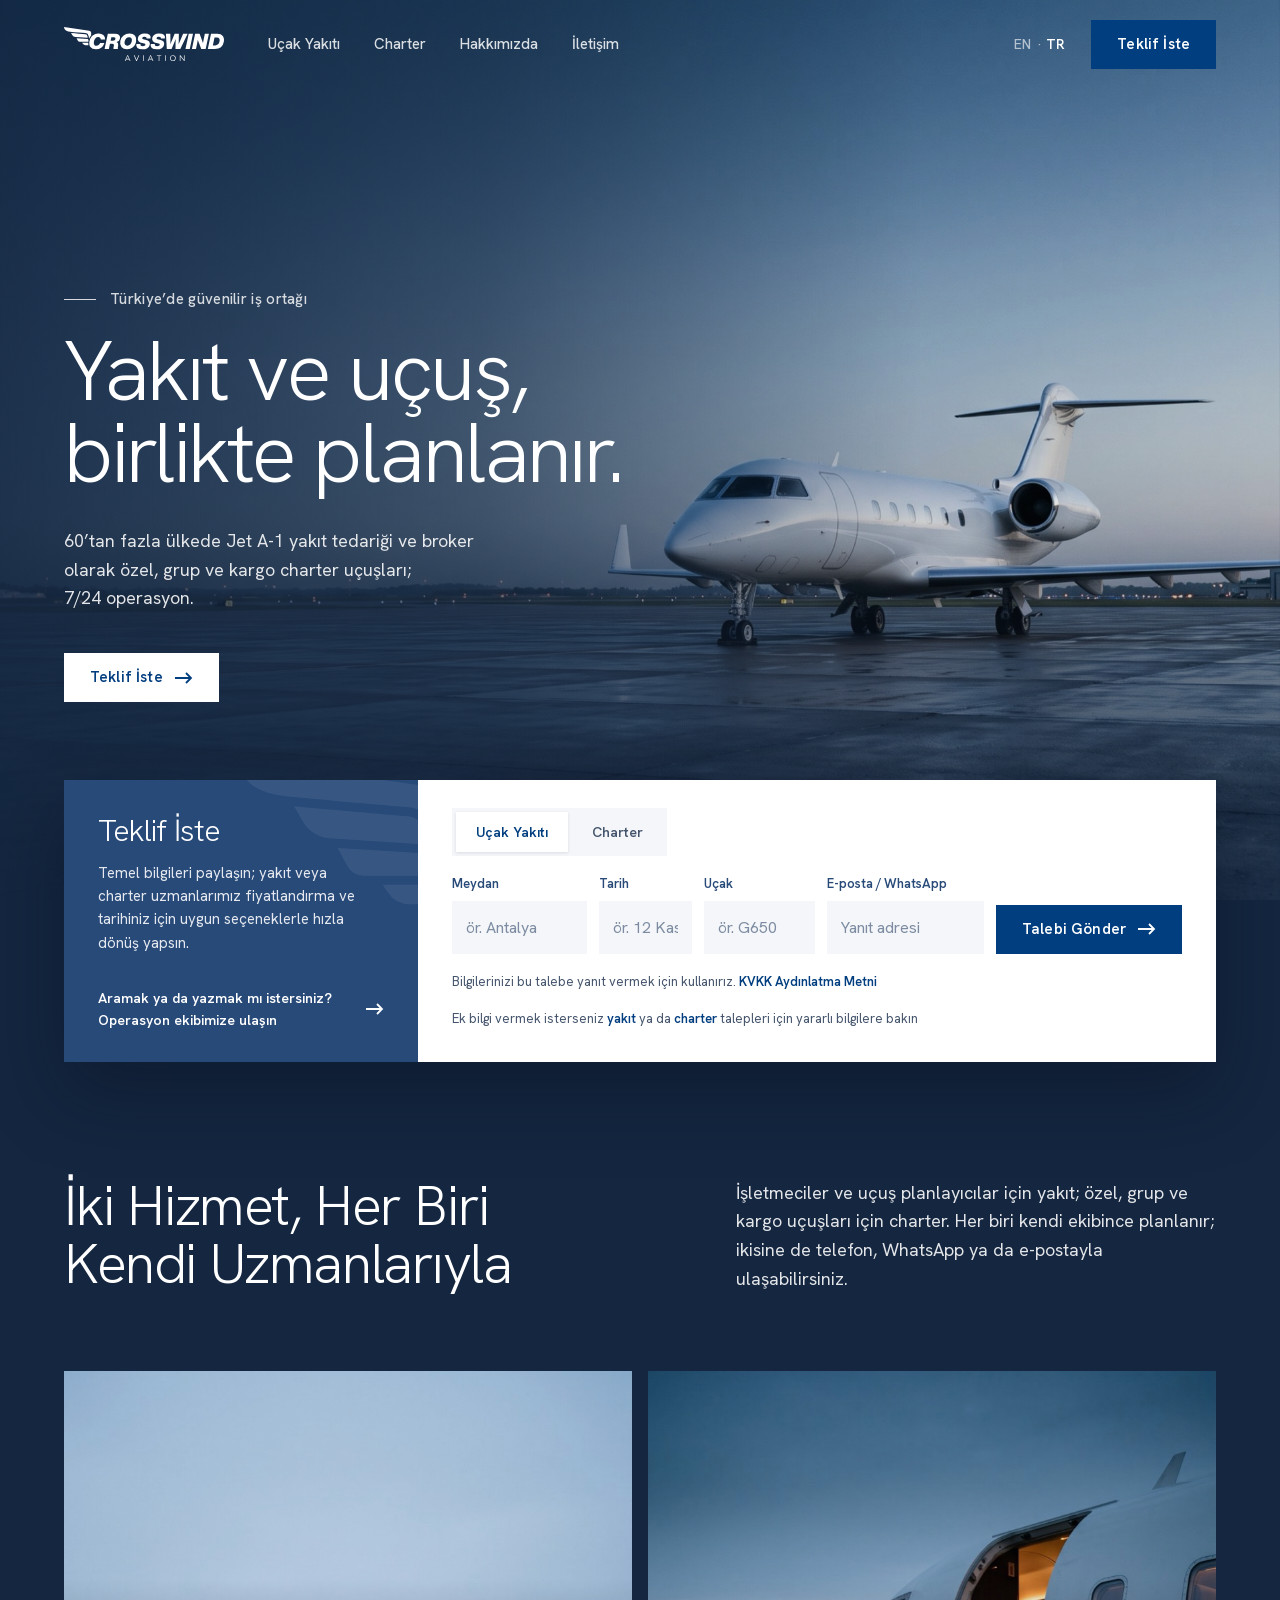
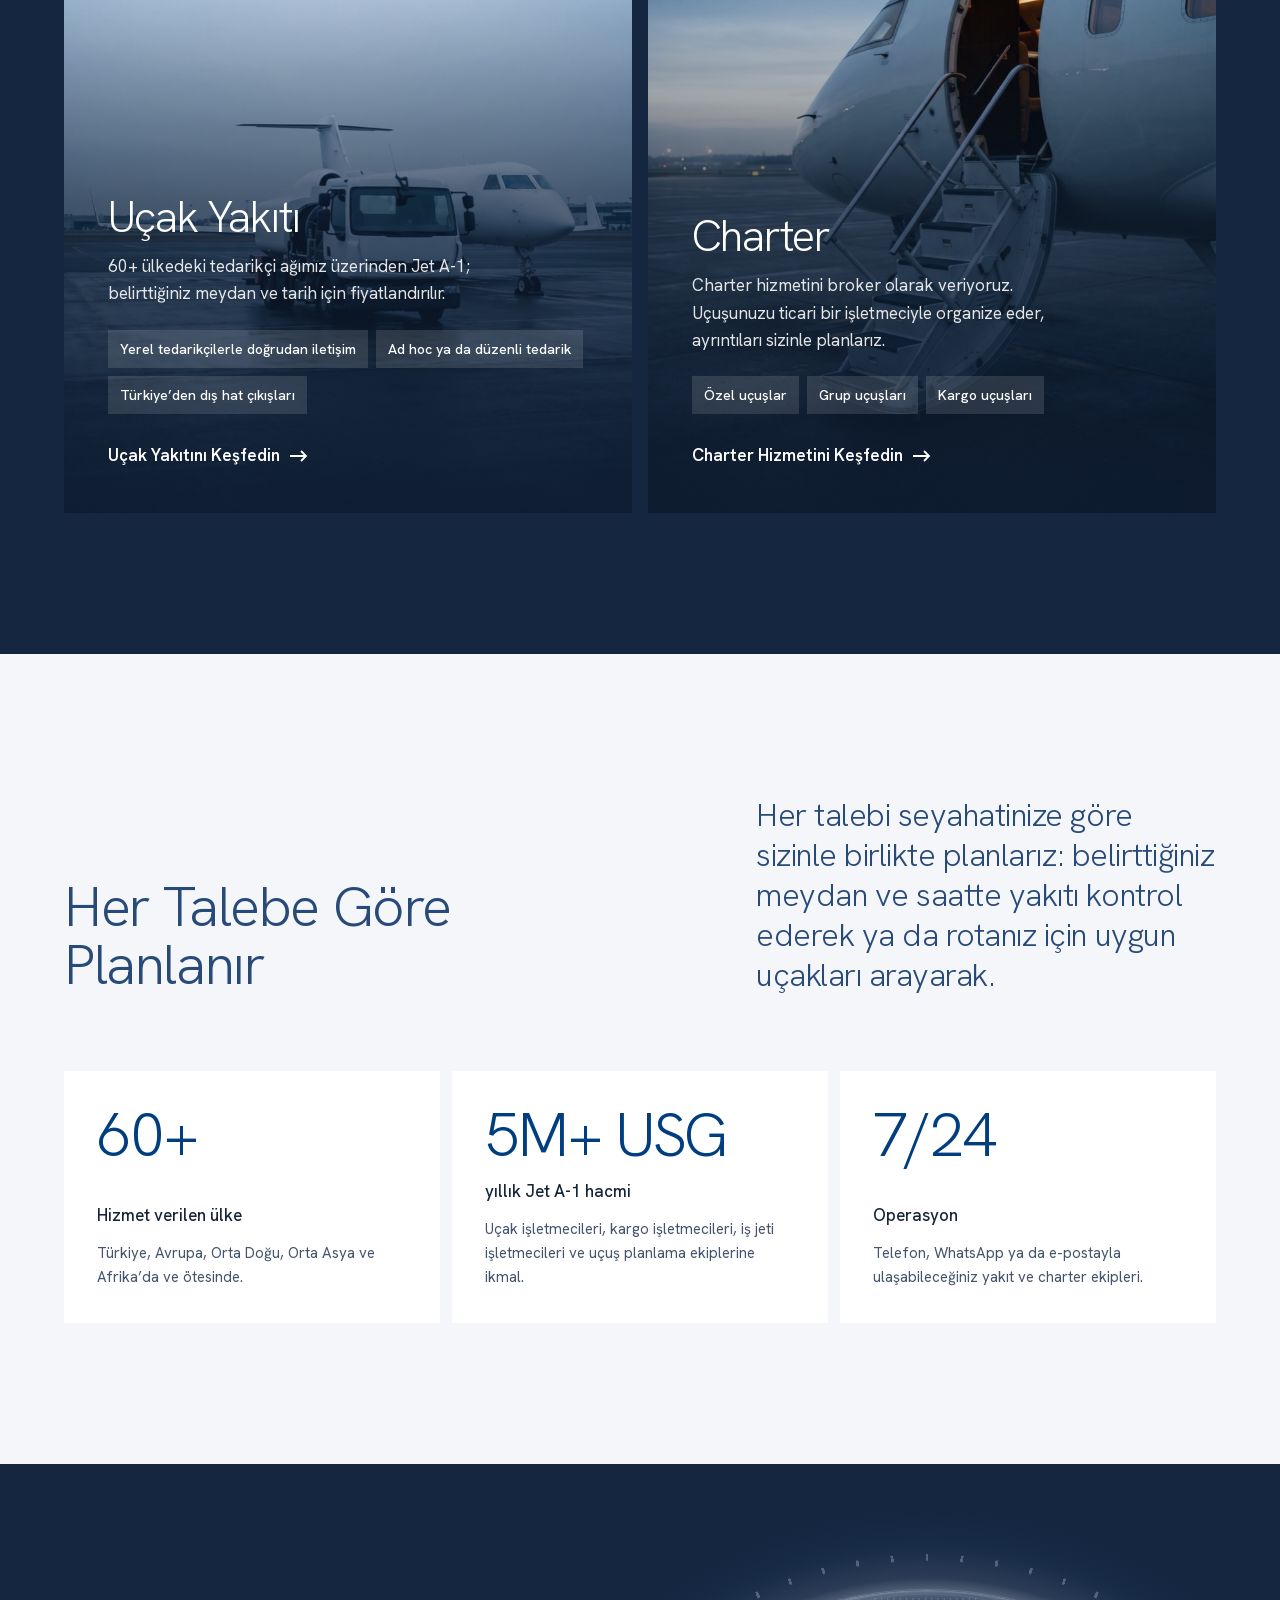
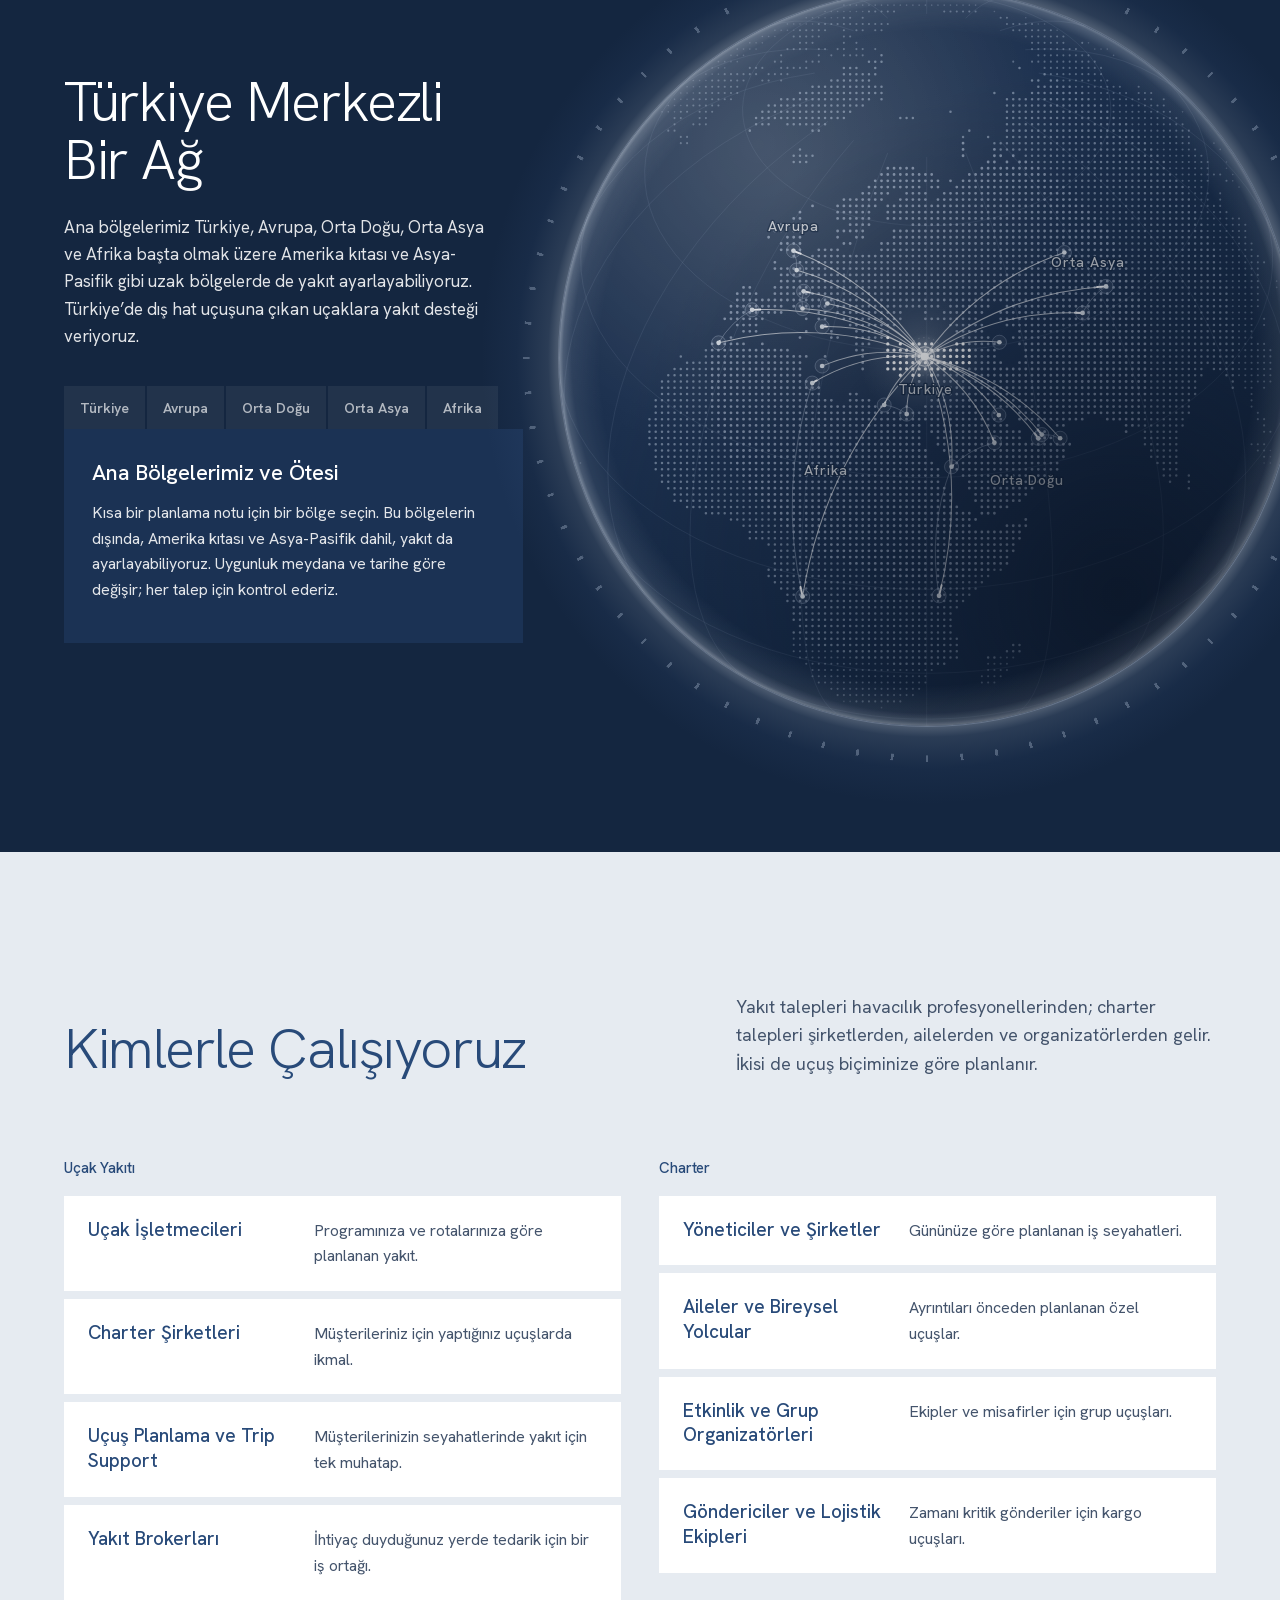
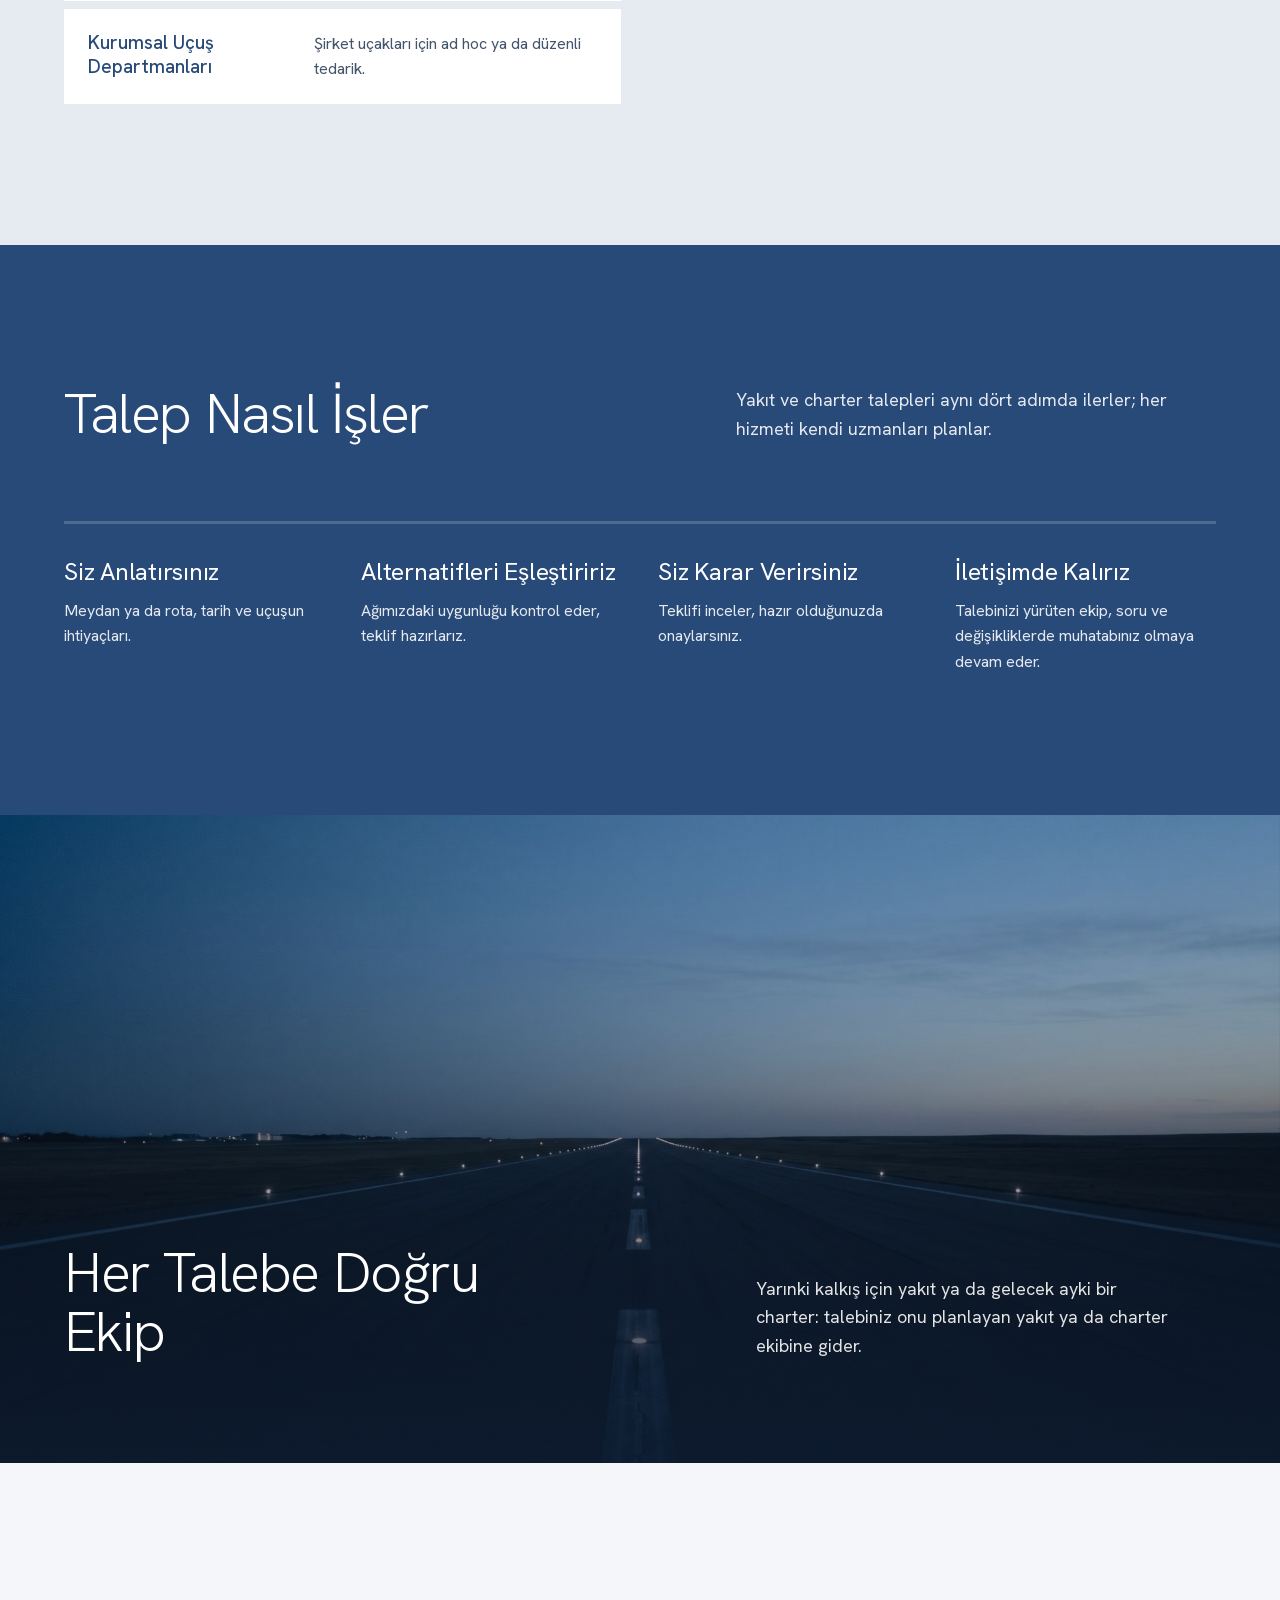
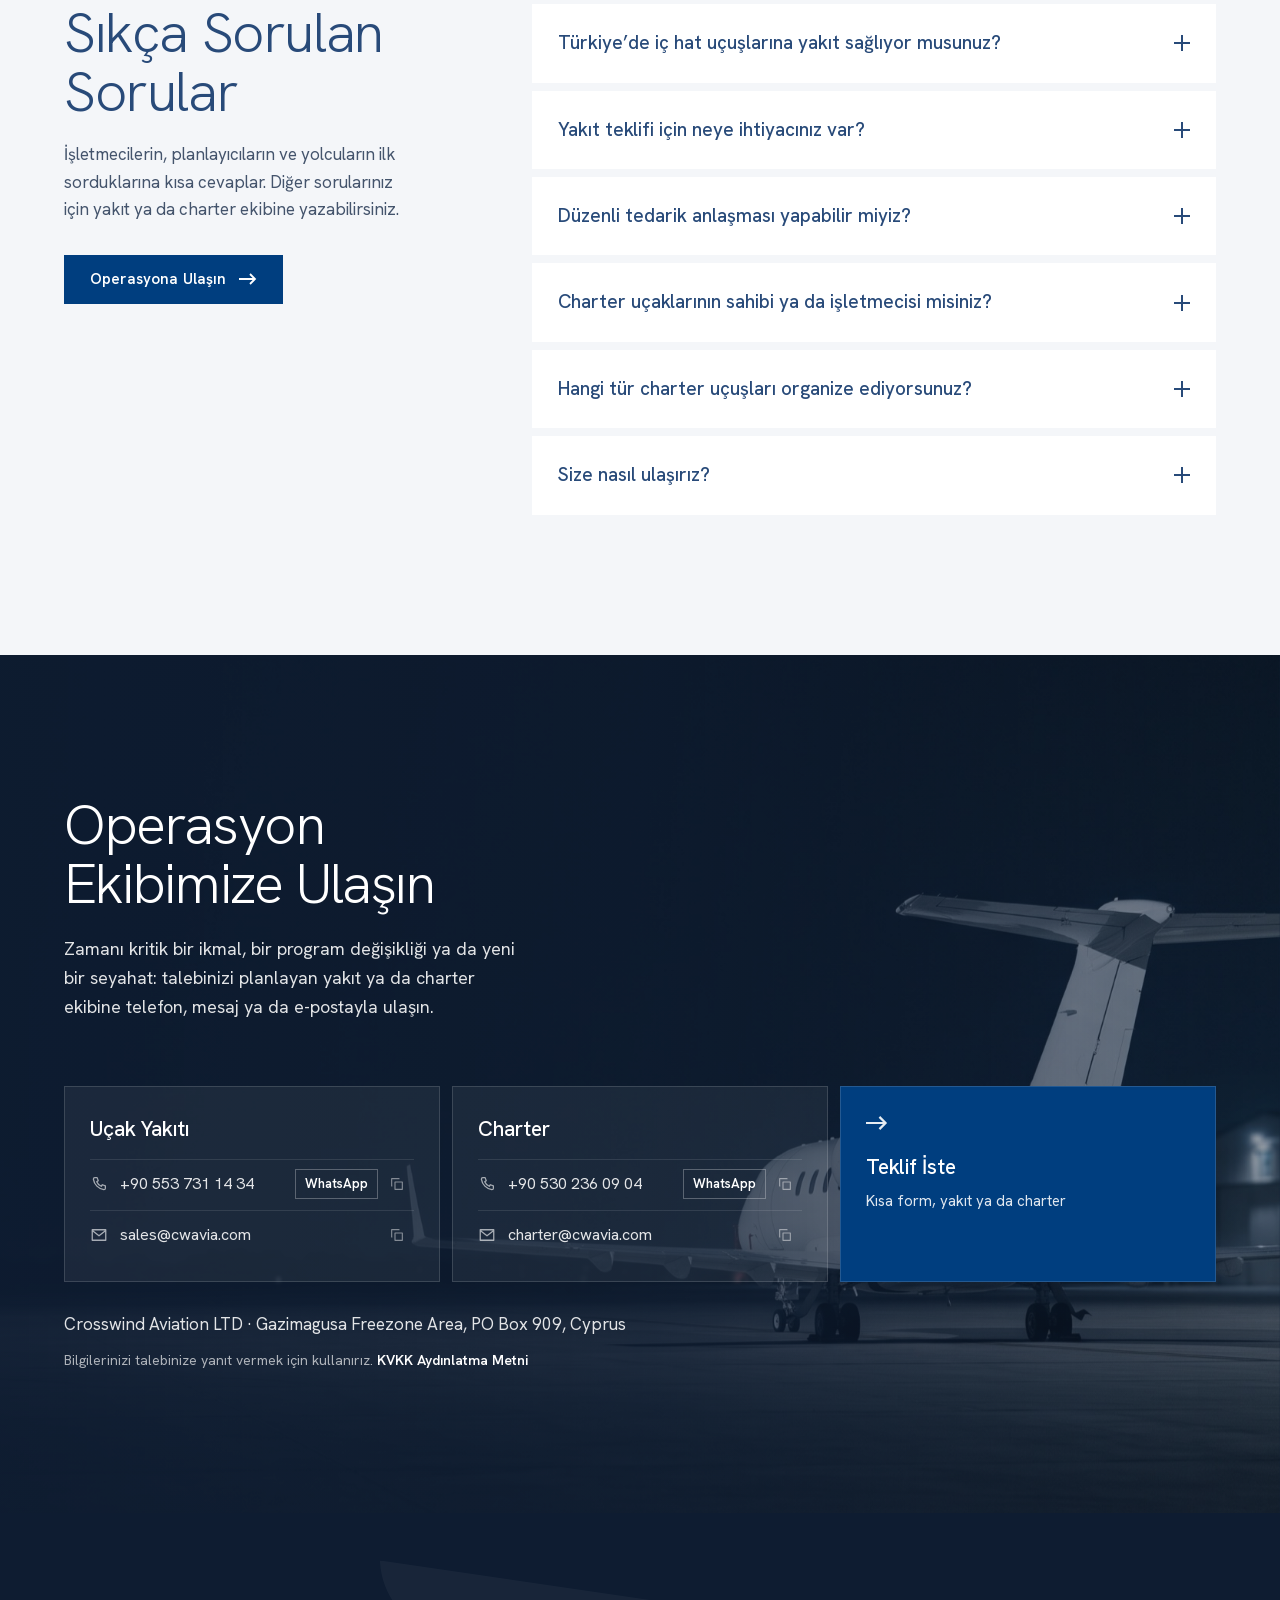
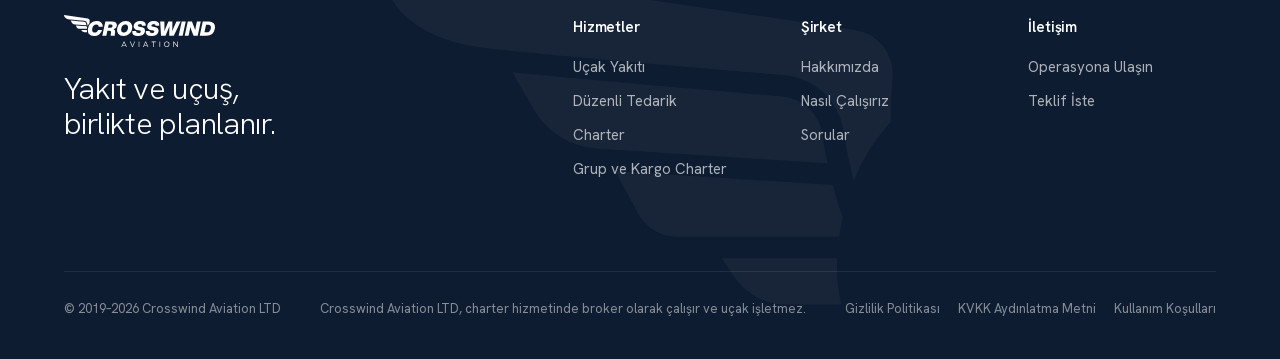
==== commit fc01f527: "TR kure giris cumlesi" ====
--- a/tr/index.html
+++ b/tr/index.html
@@ -173,7 +173,7 @@
     <div class="wrap">
       <div>
         <h2 id="ag-baslik" class="yukari">Türkiye Merkezli Bir Ağ</h2>
-        <p class="metin yukari">Ana bölgelerimiz Türkiye, Avrupa, Orta Doğu, Orta Asya ve Afrika; Amerika kıtası ve Asya-Pasifik dahil daha uzak bölgelerde de yakıt ayarlayabiliyoruz. Türkiye’de dış hat uçuşuna çıkan uçaklara yakıt desteği veriyoruz.</p>
+        <p class="metin yukari">Ana bölgelerimiz Türkiye, Avrupa, Orta Doğu, Orta Asya ve Afrika başta olmak üzere Amerika kıtası ve Asya-Pasifik gibi uzak bölgelerde de yakıt ayarlayabiliyoruz. Türkiye’de dış hat uçuşuna çıkan uçaklara yakıt desteği veriyoruz.</p>
         <div class="bolge-sec yukari" role="group" aria-label="Bölgeler">
           <button type="button" data-bolge="tr" aria-pressed="false">Türkiye</button>
           <button type="button" data-bolge="eu" aria-pressed="false">Avrupa</button>
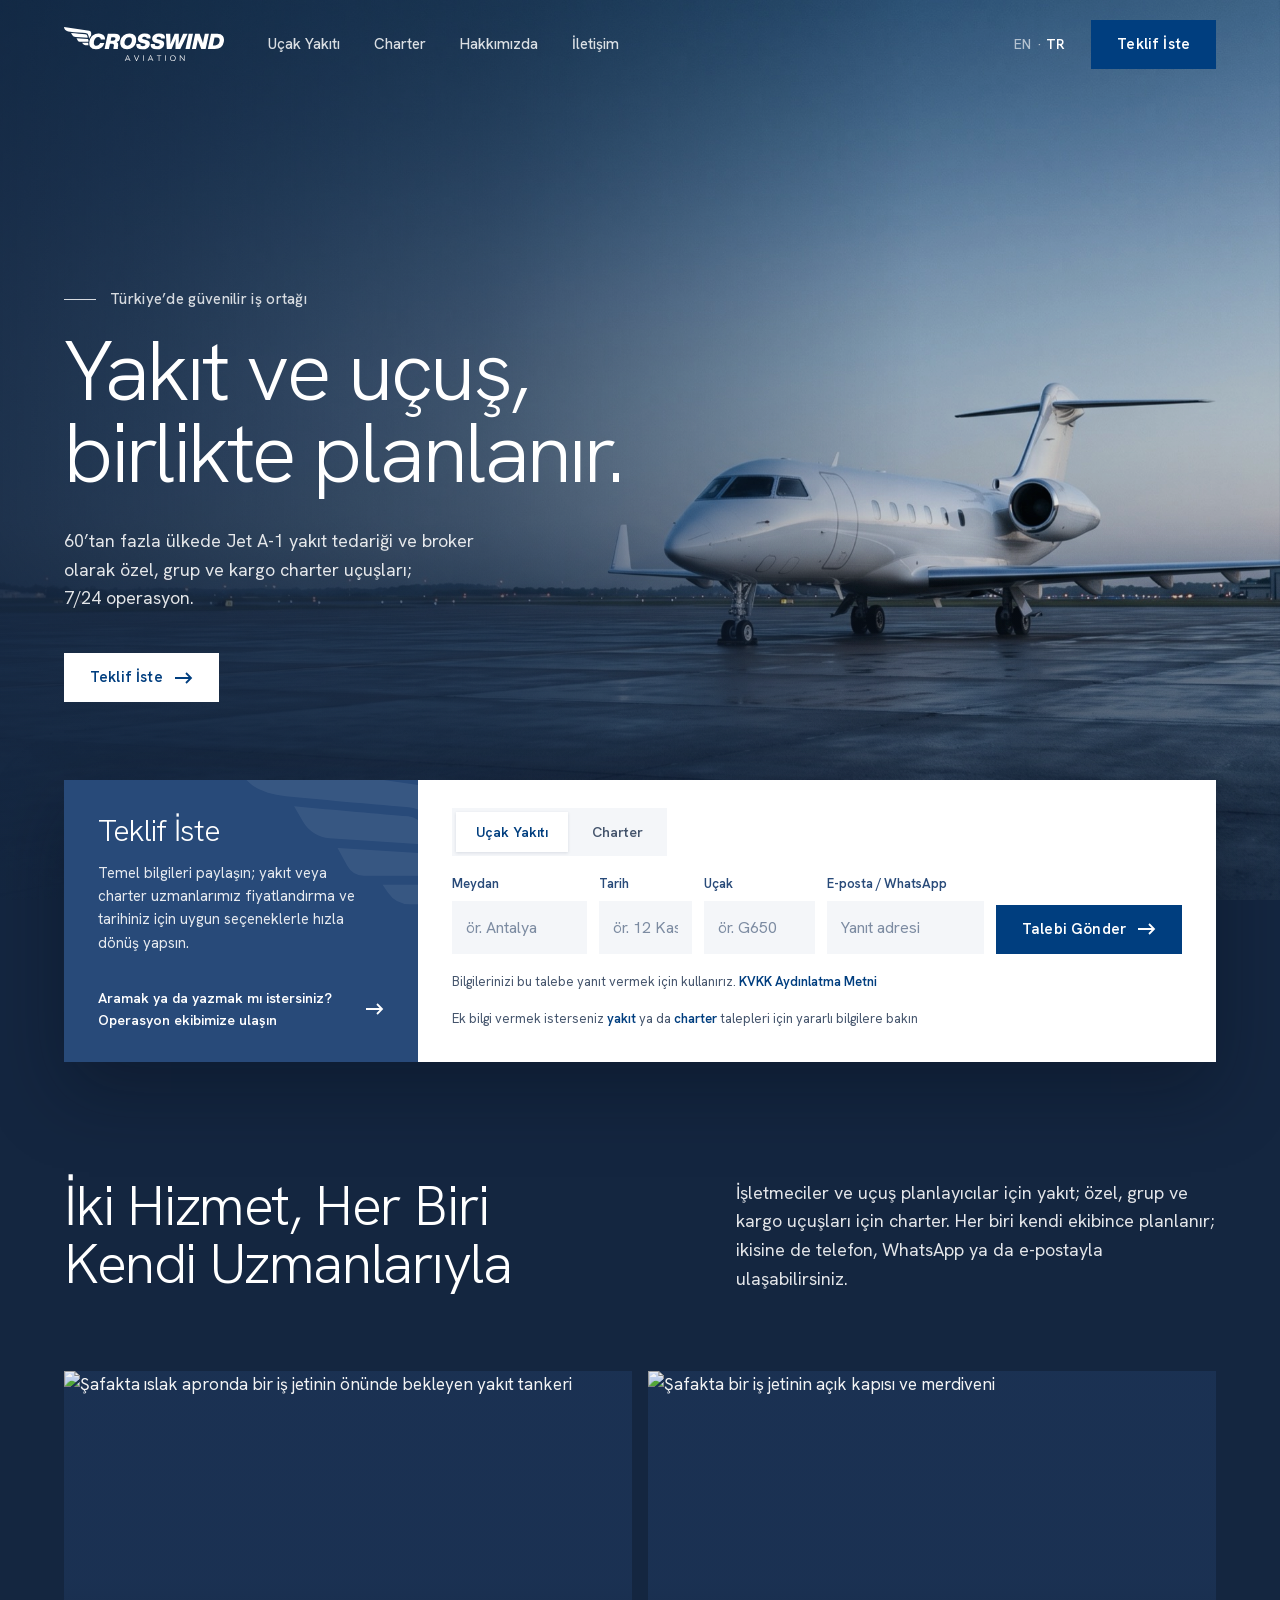
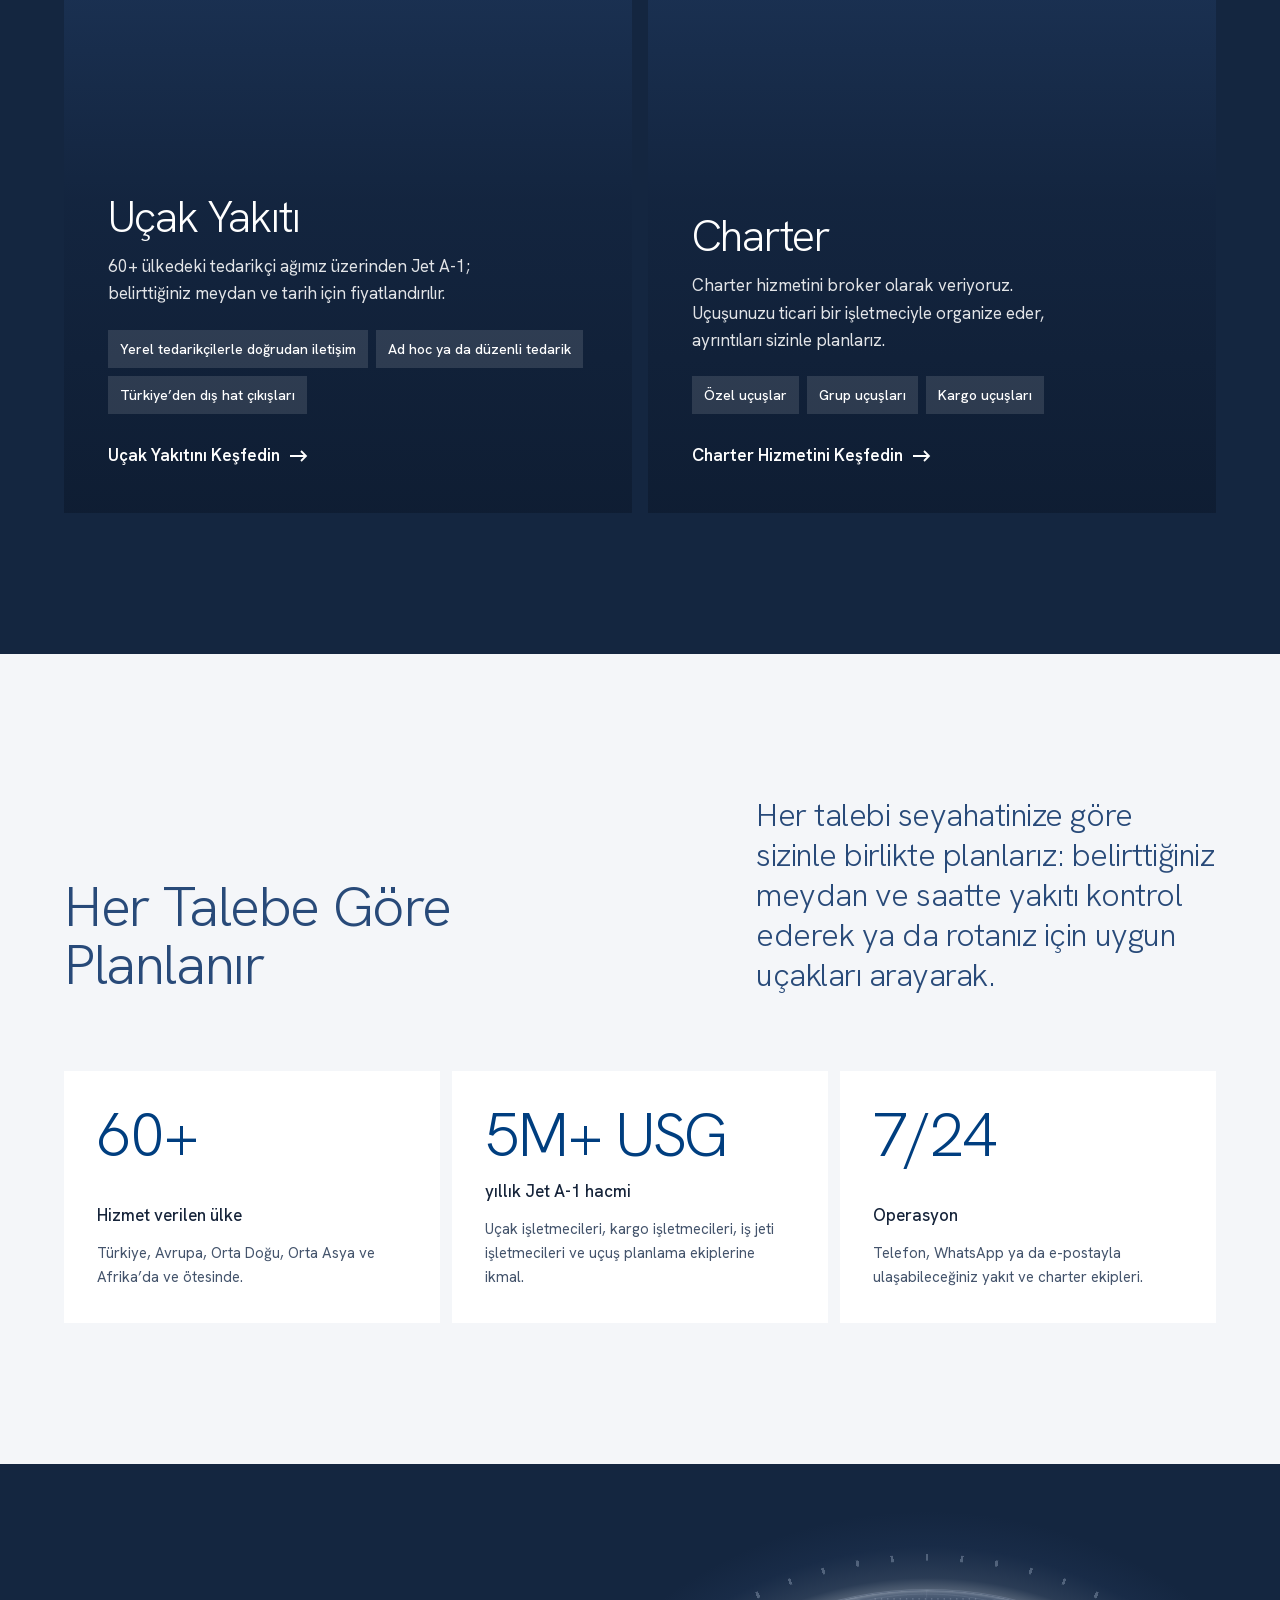
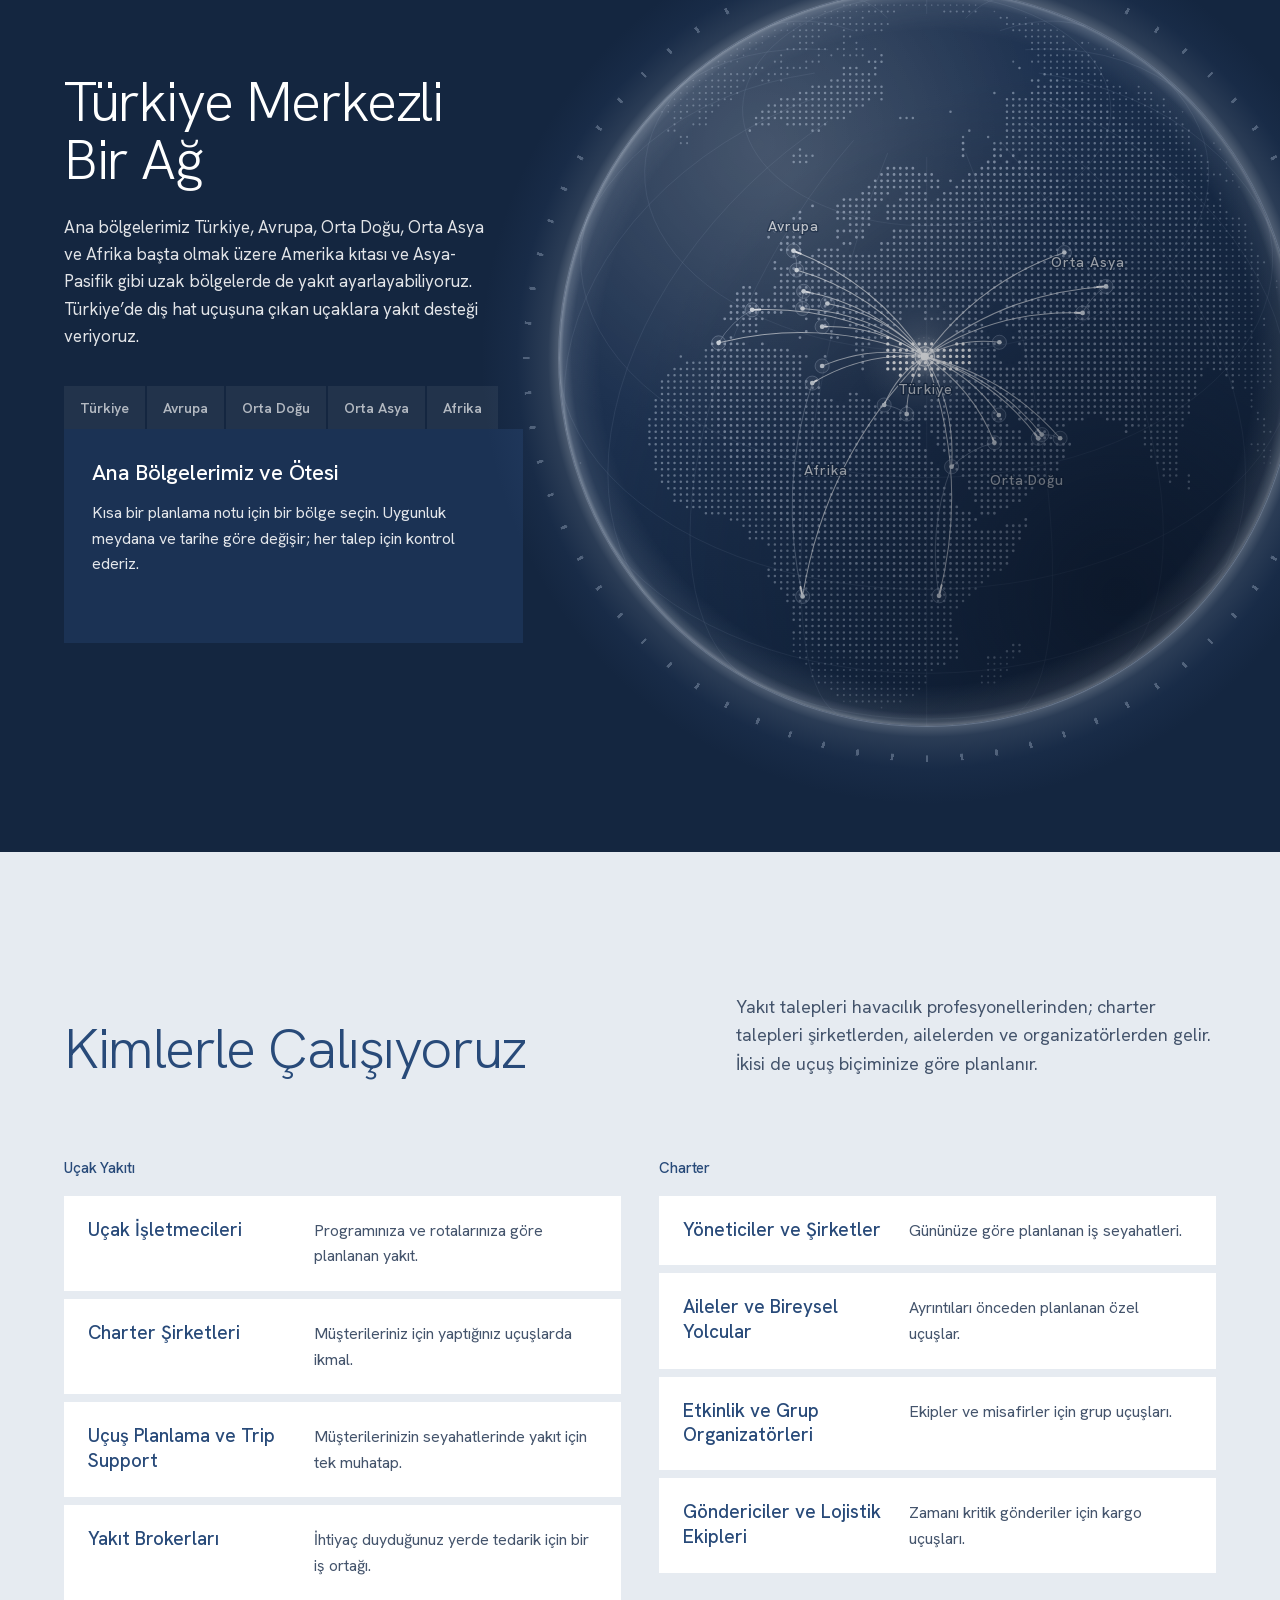
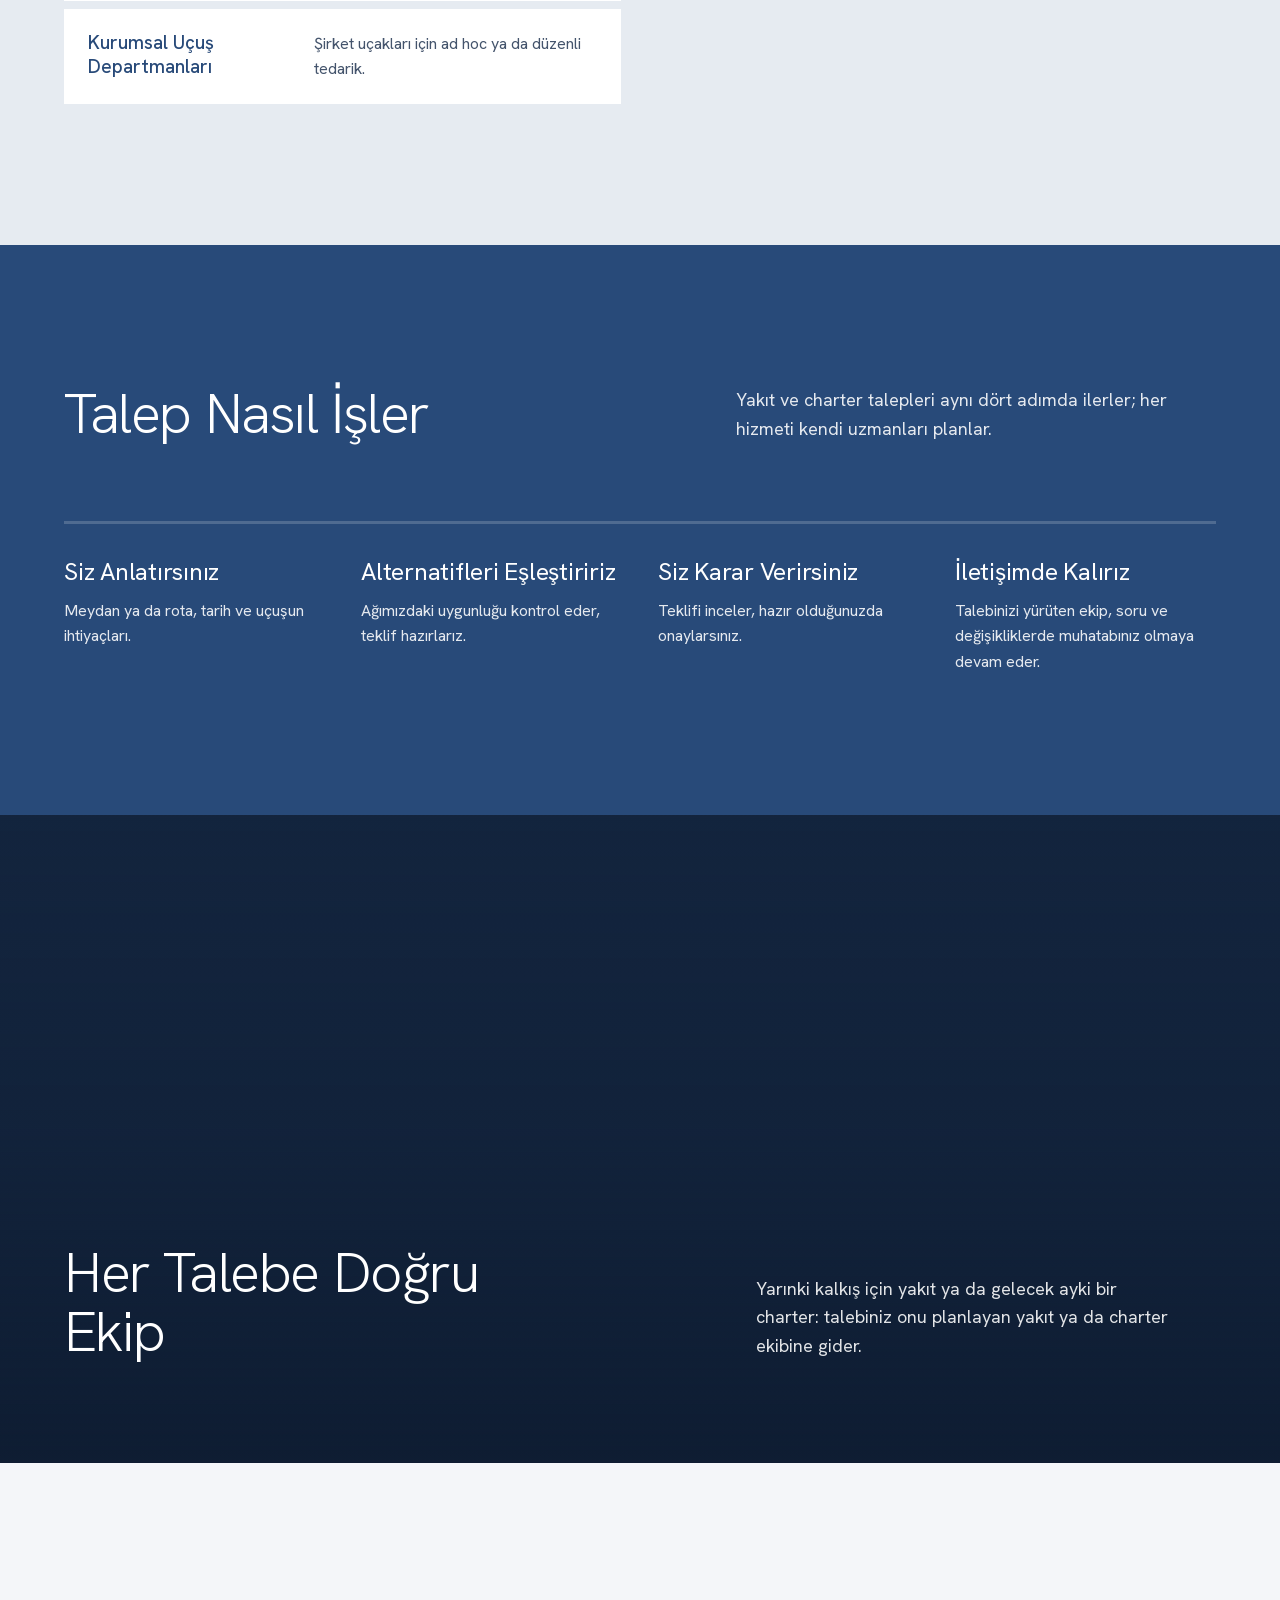
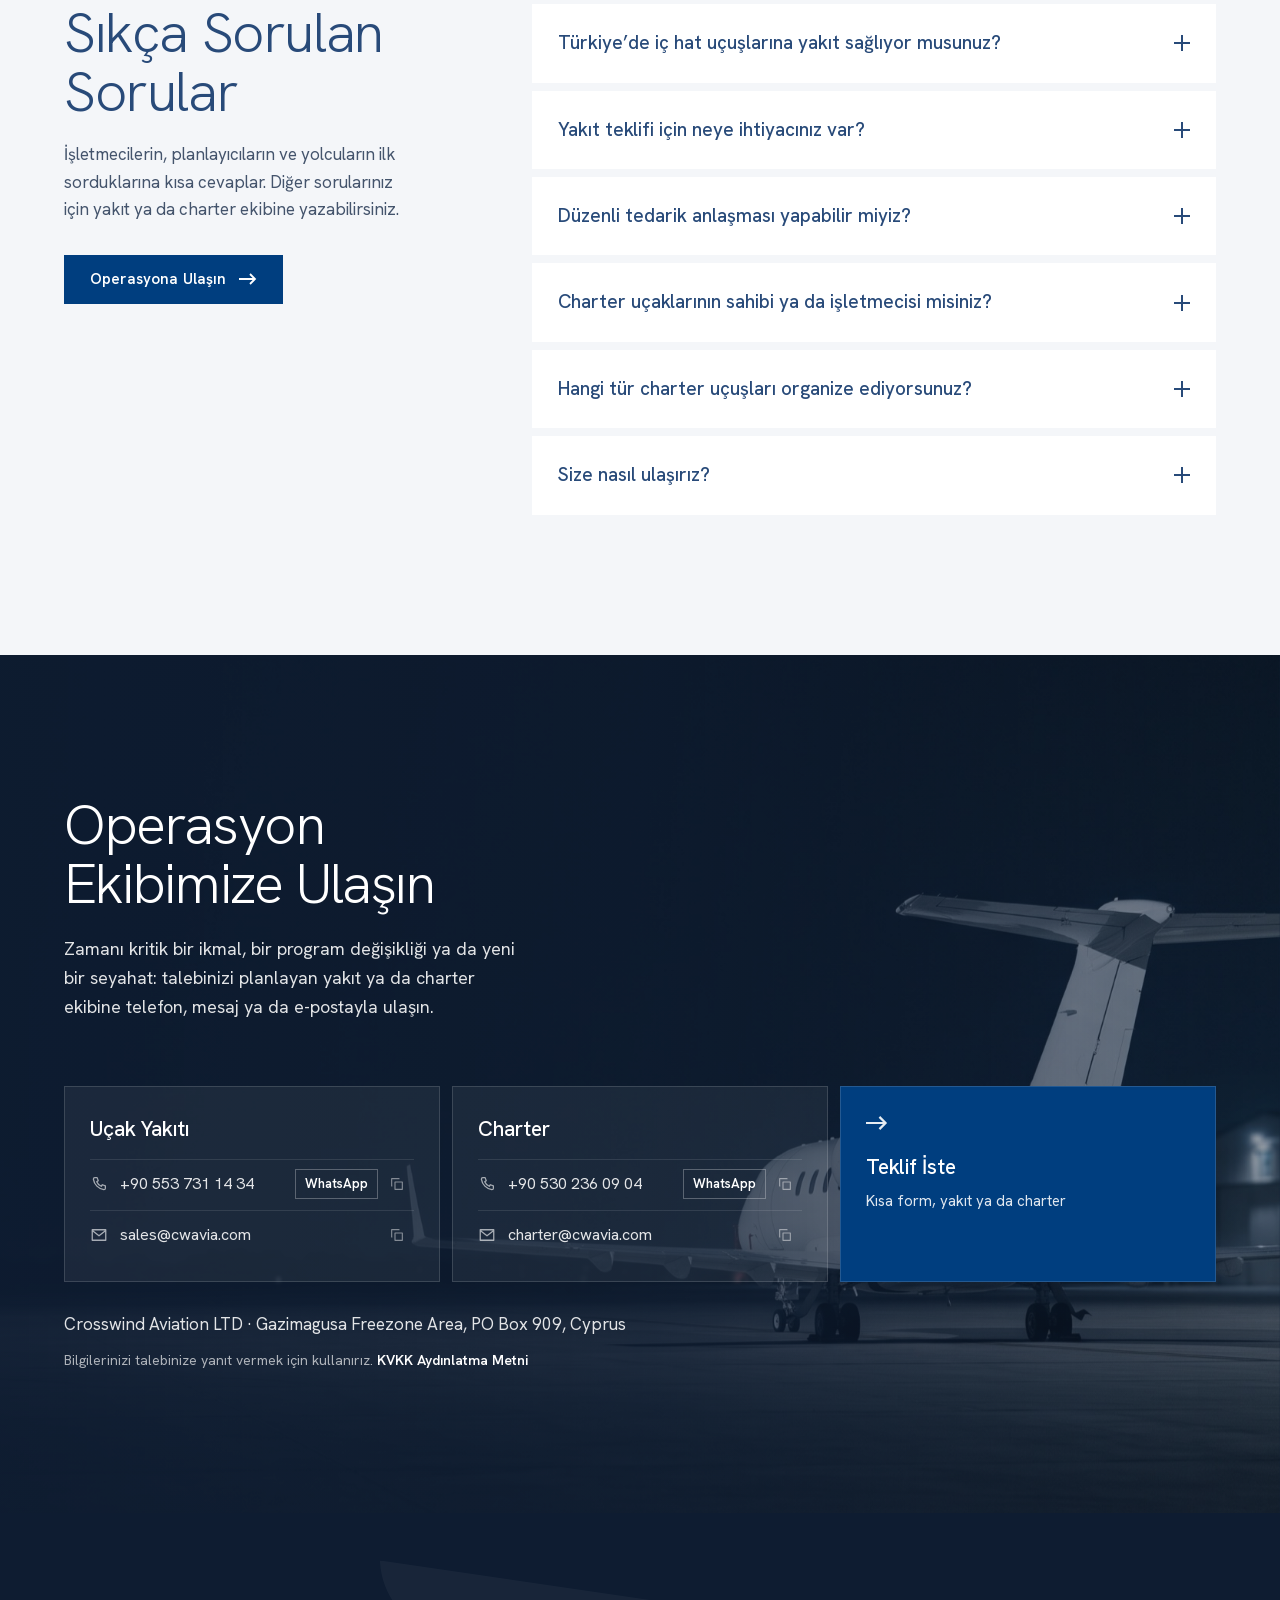
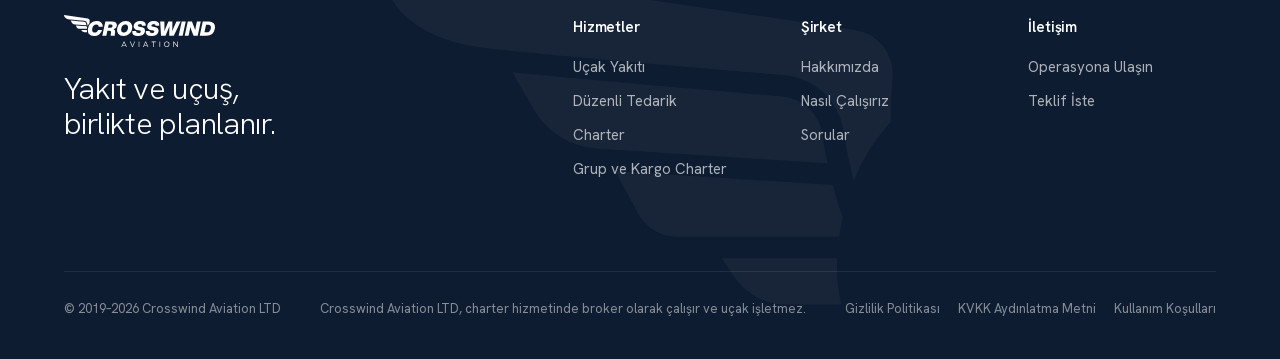
==== commit 7e53d90b: "K66: TR pages" ====
--- a/tr/index.html
+++ b/tr/index.html
@@ -31,8 +31,8 @@
 <link rel="apple-touch-icon" href="../assets/apple-touch-icon.png">
 <link rel="preload" href="../assets/fonts/hanken-grotesk-latin.woff2" as="font" type="font/woff2" crossorigin>
 <link rel="preload" href="../assets/fonts/hanken-grotesk-latin-ext.woff2" as="font" type="font/woff2" crossorigin>
-<link rel="preload" as="image" href="../assets/hero.jpg" media="(min-width: 761px)">
-<link rel="preload" as="image" href="../assets/hero-mobil.jpg" media="(max-width: 760px)">
+<link rel="preload" as="image" href="../assets/hero.webp" type="image/webp" media="(min-width: 761px)">
+<link rel="preload" as="image" href="../assets/hero-mobil.webp" type="image/webp" media="(max-width: 760px)">
 <link rel="stylesheet" href="../assets/site.css">
 <script type="application/ld+json" data-uretim>{"@context":"https://schema.org","@type":"Organization","name":"Crosswind Aviation","legalName":"Crosswind Aviation LTD","url":"https://cwavia.com/","logo":"https://cwavia.com/assets/apple-touch-icon.png","address":{"@type":"PostalAddress","streetAddress":"Gazimagusa Freezone Area","postOfficeBoxNumber":"PO Box 909","addressCountry":"Cyprus"},"contactPoint":[{"@type":"ContactPoint","contactType":"Aviation fuel","telephone":"+905537311434","email":"sales@cwavia.com","availableLanguage":["en","tr"]},{"@type":"ContactPoint","contactType":"Charter","telephone":"+905302360904","email":"charter@cwavia.com","availableLanguage":["en","tr"]}]}</script>
 <script type="application/ld+json" data-uretim>{"@context":"https://schema.org","@type":"FAQPage","mainEntity":[{"@type":"Question","name":"Türkiye’de iç hat uçuşlarına yakıt sağlıyor musunuz?","acceptedAnswer":{"@type":"Answer","text":"Türkiye’de dış hat uçuşuna çıkan uçaklara yakıt desteği veriyoruz. Türkiye dışında ise genel olarak hem iç hat hem dış hat uçuşlarına destek verebiliyoruz."}},{"@type":"Question","name":"Yakıt teklifi için neye ihtiyacınız var?","acceptedAnswer":{"@type":"Answer","text":"Meydan, tarih, uçak ve size nereden ulaşabileceğimiz. Elinizdeyse uçuş türü, uçuş takvimi, tahmini ikmal miktarı ve yer hizmetleri acentesi daha hızlı dönmemize yardımcı olur."}},{"@type":"Question","name":"Düzenli tedarik anlaşması yapabilir miyiz?","acceptedAnswer":{"@type":"Answer","text":"Evet. Aynı meydanları sık kullanıyorsanız programınıza göre düzenli bir tedarik anlaşması kurabiliriz. Sabit bir uçuş programı şart değil; ad hoc talepleri de aynı memnuniyetle karşılarız."}},{"@type":"Question","name":"Charter uçaklarının sahibi ya da işletmecisi misiniz?","acceptedAnswer":{"@type":"Answer","text":"Hayır. Charter hizmetini broker olarak veriyoruz. Charter uçuşları, uçuşun gerektirdiği hava işletme sertifikasına (AOC) sahip ticari işletmeciler tarafından gerçekleştirilir; uçuşunuzu bunlardan biriyle organize ederiz."}},{"@type":"Question","name":"Hangi tür charter uçuşları organize ediyorsunuz?","acceptedAnswer":{"@type":"Answer","text":"İş ve aile seyahatleri için özel uçuşlar, ekipler ve etkinlikler için grup uçuşları, zamanı kritik gönderiler için kargo uçuşları."}},{"@type":"Question","name":"Size nasıl ulaşırız?","acceptedAnswer":{"@type":"Answer","text":"Telefon, WhatsApp ya da e-postayla; bilgiler İletişim bölümünde. Yakıt ve charter ekipleri ayrıdır ve talebiniz onu planlayan ekibe gider. Operasyon 7/24 sürer."}}]}</script>
@@ -134,7 +134,7 @@
       </div>
       <div class="paneller">
         <a class="panel" href="fuel.html">
-          <img decoding="async" src="../assets/yakit.jpg" srcset="../assets/yakit-sm.jpg 821w, ../assets/yakit.jpg 1200w" sizes="(max-width: 760px) 86vw, 50vw" alt="Şafakta ıslak apronda bir iş jetinin önünde bekleyen yakıt tankeri" loading="lazy">
+          <picture><source type="image/webp" srcset="../assets/yakit-sm.webp 821w, ../assets/yakit.webp 1200w" sizes="(max-width: 760px) 86vw, 50vw"><img decoding="async" src="../assets/yakit.jpg" srcset="../assets/yakit-sm.jpg 821w, ../assets/yakit.jpg 1200w" sizes="(max-width: 760px) 86vw, 50vw" alt="Şafakta ıslak apronda bir iş jetinin önünde bekleyen yakıt tankeri" loading="lazy"></picture>
           <div class="panel__ic">
             <h3>Uçak Yakıtı</h3>
             <p>60+ ülkedeki tedarikçi ağımız üzerinden Jet A-1; belirttiğiniz meydan ve tarih için fiyatlandırılır.</p>
@@ -143,7 +143,7 @@
           </div>
         </a>
         <a class="panel" href="charter.html">
-          <img decoding="async" src="../assets/charter.jpg" srcset="../assets/charter-sm.jpg 821w, ../assets/charter.jpg 1200w" sizes="(max-width: 760px) 86vw, 50vw" alt="Şafakta bir iş jetinin açık kapısı ve merdiveni" loading="lazy">
+          <picture><source type="image/webp" srcset="../assets/charter-sm.webp 821w, ../assets/charter.webp 1200w" sizes="(max-width: 760px) 86vw, 50vw"><img decoding="async" src="../assets/charter.jpg" srcset="../assets/charter-sm.jpg 821w, ../assets/charter.jpg 1200w" sizes="(max-width: 760px) 86vw, 50vw" alt="Şafakta bir iş jetinin açık kapısı ve merdiveni" loading="lazy"></picture>
           <div class="panel__ic">
             <h3>Charter</h3>
             <p>Charter hizmetini broker olarak veriyoruz. Uçuşunuzu ticari bir işletmeciyle organize eder, ayrıntıları sizinle planlarız.</p>
@@ -182,7 +182,7 @@
           <button type="button" data-bolge="af" aria-pressed="false">Afrika</button>
         </div>
         <div class="bolge-panel yukari" id="bolge-panel" aria-live="polite">
-          <div data-icerik="hepsi"><h3>Ana Bölgelerimiz ve Ötesi</h3><p>Kısa bir planlama notu için bir bölge seçin. Bu bölgelerin dışında, Amerika kıtası ve Asya-Pasifik dahil, yakıt da ayarlayabiliyoruz. Uygunluk meydana ve tarihe göre değişir; her talep için kontrol ederiz.</p></div>
+          <div data-icerik="hepsi"><h3>Ana Bölgelerimiz ve Ötesi</h3><p>Kısa bir planlama notu için bir bölge seçin. Uygunluk meydana ve tarihe göre değişir; her talep için kontrol ederiz.</p></div>
           <div data-icerik="tr" hidden><h3>Türkiye</h3><p>Avrupa, Körfez ve Orta Asya koridorlarının kesişim noktasındaki ana merkezimiz. Dış hat çıkışlı uçuşlarda Türkiye’nin ana hub ve kıyı meydanlarında yerel tedarikçilerle doğrudan saha koordinasyonu.</p><small><b>Operasyonel odak:</b> İstanbul ve Ankara, Karadeniz kıyısı ve yazın Antalya, Bodrum ve Dalaman kıyı meydanları.</small><div class="icao-cipler" role="group" aria-label="Meydanlar"><button type="button" data-icao="LTBA">LTBA</button><button type="button" data-icao="LTFM">LTFM</button><button type="button" data-icao="LTAI">LTAI</button><button type="button" data-icao="LTCG">LTCG</button><button type="button" data-icao="LTFE">LTFE</button><button type="button" data-icao="LTAC">LTAC</button><button type="button" data-icao="LTBS">LTBS</button><button type="button" data-icao="LTBU">LTBU</button><button type="button" data-icao="LTFJ">LTFJ</button></div></div>
           <div data-icerik="eu" hidden><h3>Avrupa</h3><p>Birleşik Krallık, Batı Avrupa ve Akdeniz’deki iş havacılığı ve ticari merkezlerde yıl boyu ikmal; yoğun sezonda birçok meydanda birden fazla tedarikçi.</p><small><b>Operasyonel odak:</b> slot kontrollü meydanlar, yazın Akdeniz ve ada trafiği, kışın Alp rotaları.</small><div class="icao-cipler" role="group" aria-label="Meydanlar"><button type="button" data-icao="EGLF">EGLF</button><button type="button" data-icao="EGGW">EGGW</button><button type="button" data-icao="LFPB">LFPB</button><button type="button" data-icao="LSGG">LSGG</button><button type="button" data-icao="LFMN">LFMN</button><button type="button" data-icao="LEMD">LEMD</button><button type="button" data-icao="LIRA">LIRA</button><button type="button" data-icao="LIPZ">LIPZ</button><button type="button" data-icao="LMML">LMML</button></div></div>
           <div data-icerik="me" hidden><h3>Orta Doğu</h3><p>Avrupa, Asya ve Afrika’yı bağlayan Körfez ve Kızıldeniz merkezlerinde hem iş jetleri hem de geniş gövde ve kargo operasyonları için Jet A-1 tedariği.</p><small><b>Operasyonel odak:</b> 7/24 turnaround desteği, teknik duruş (tech-stop) ikmalleri ve yoğun kış sezonu.</small><div class="icao-cipler" role="group" aria-label="Meydanlar"><button type="button" data-icao="OMDW">OMDW</button><button type="button" data-icao="OOMS">OOMS</button><button type="button" data-icao="OERK">OERK</button><button type="button" data-icao="OEJN">OEJN</button><button type="button" data-icao="OMAD">OMAD</button><button type="button" data-icao="OKKK">OKKK</button></div></div>
@@ -359,7 +359,7 @@
   </section>
 
   <section class="foto-bant mobil-gizle" aria-labelledby="bant-baslik">
-    <div class="foto-bant__bg" data-paralaks="0.12" style="background-image:url(../assets/pist.jpg)" role="img" aria-label="Alacakaranlıkta kenar ve orta hat ışıklarıyla boş bir pist"></div>
+    <div class="foto-bant__bg" data-paralaks="0.12" style="background-image:url(../assets/pist.jpg);background-image:image-set(url(../assets/pist.webp) type('image/webp'), url(../assets/pist.jpg) type('image/jpeg'))" role="img" aria-label="Alacakaranlıkta kenar ve orta hat ışıklarıyla boş bir pist"></div>
     <div class="wrap">
       <h2 id="bant-baslik" class="yukari">Her Talebe Doğru Ekip</h2>
       <p class="yukari">Yarınki kalkış için yakıt ya da gelecek ayki bir charter: talebiniz onu planlayan yakıt ya da charter ekibine gider.</p>
